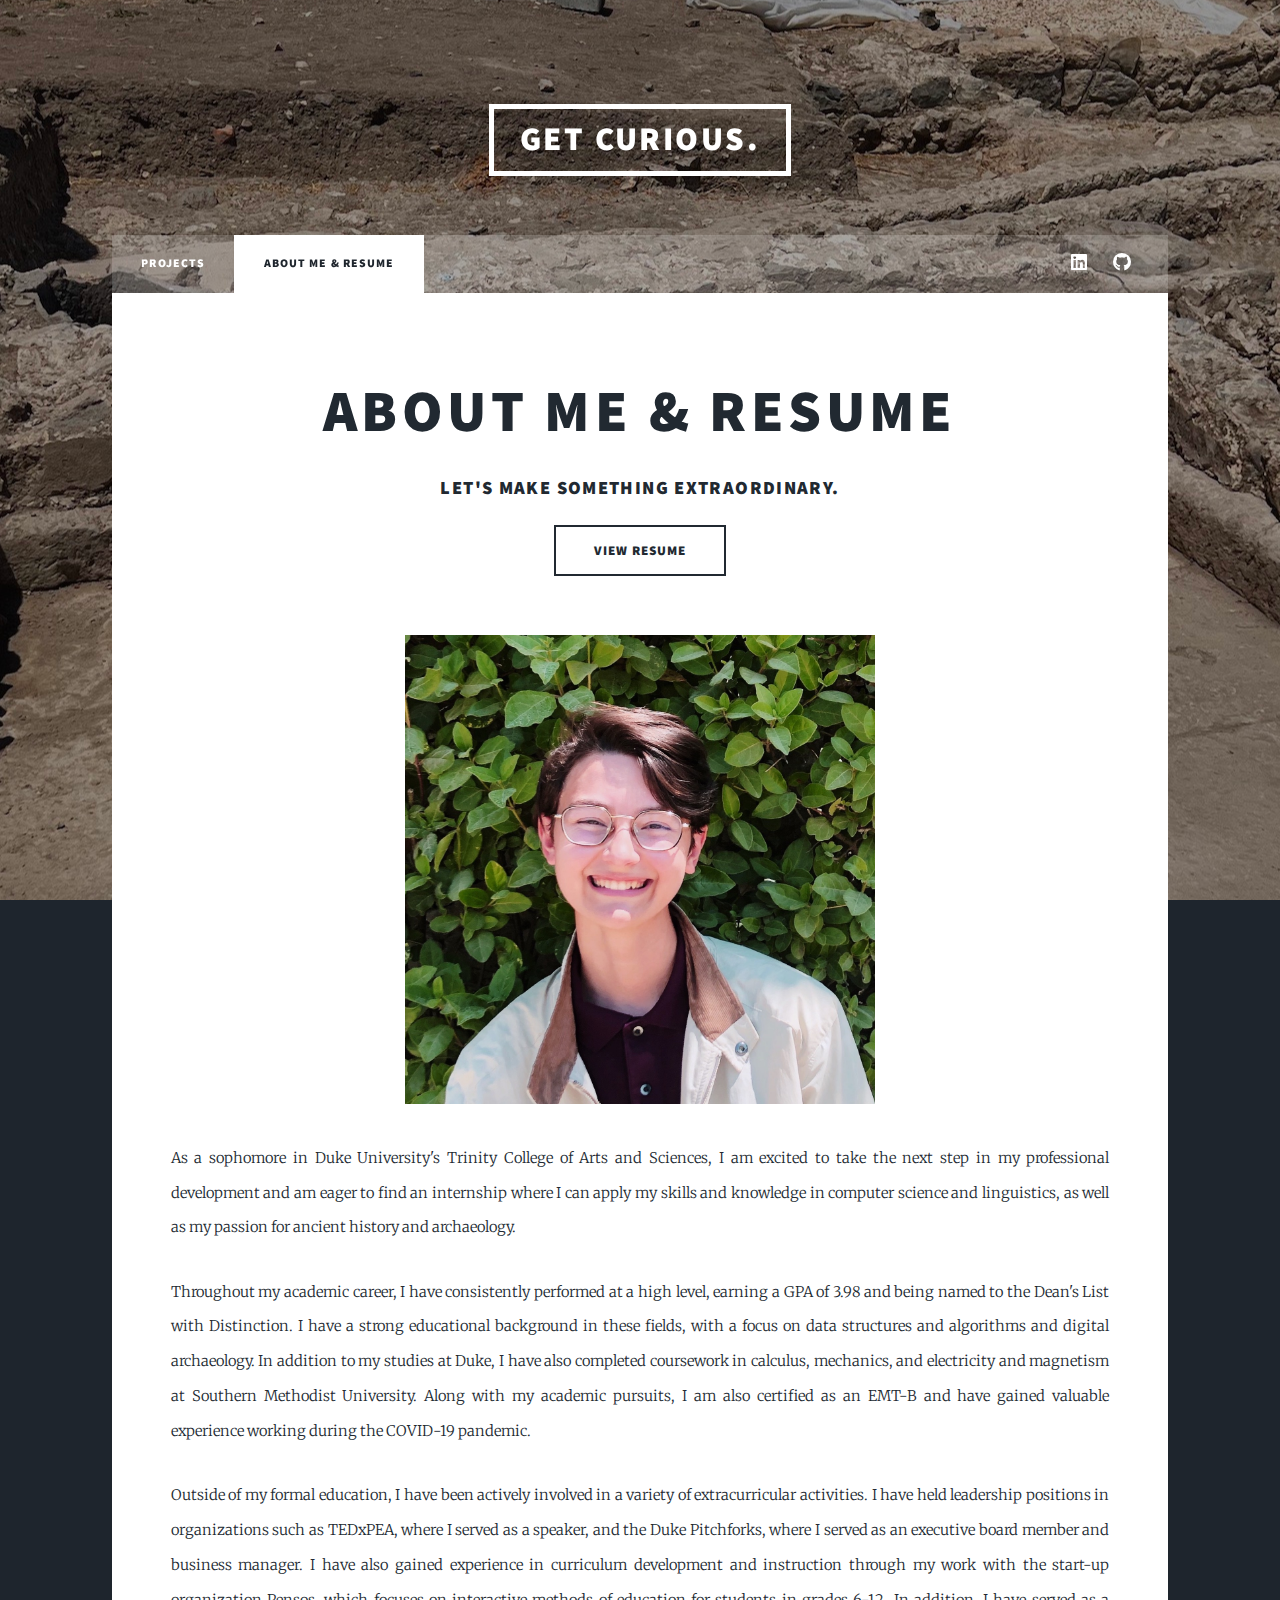
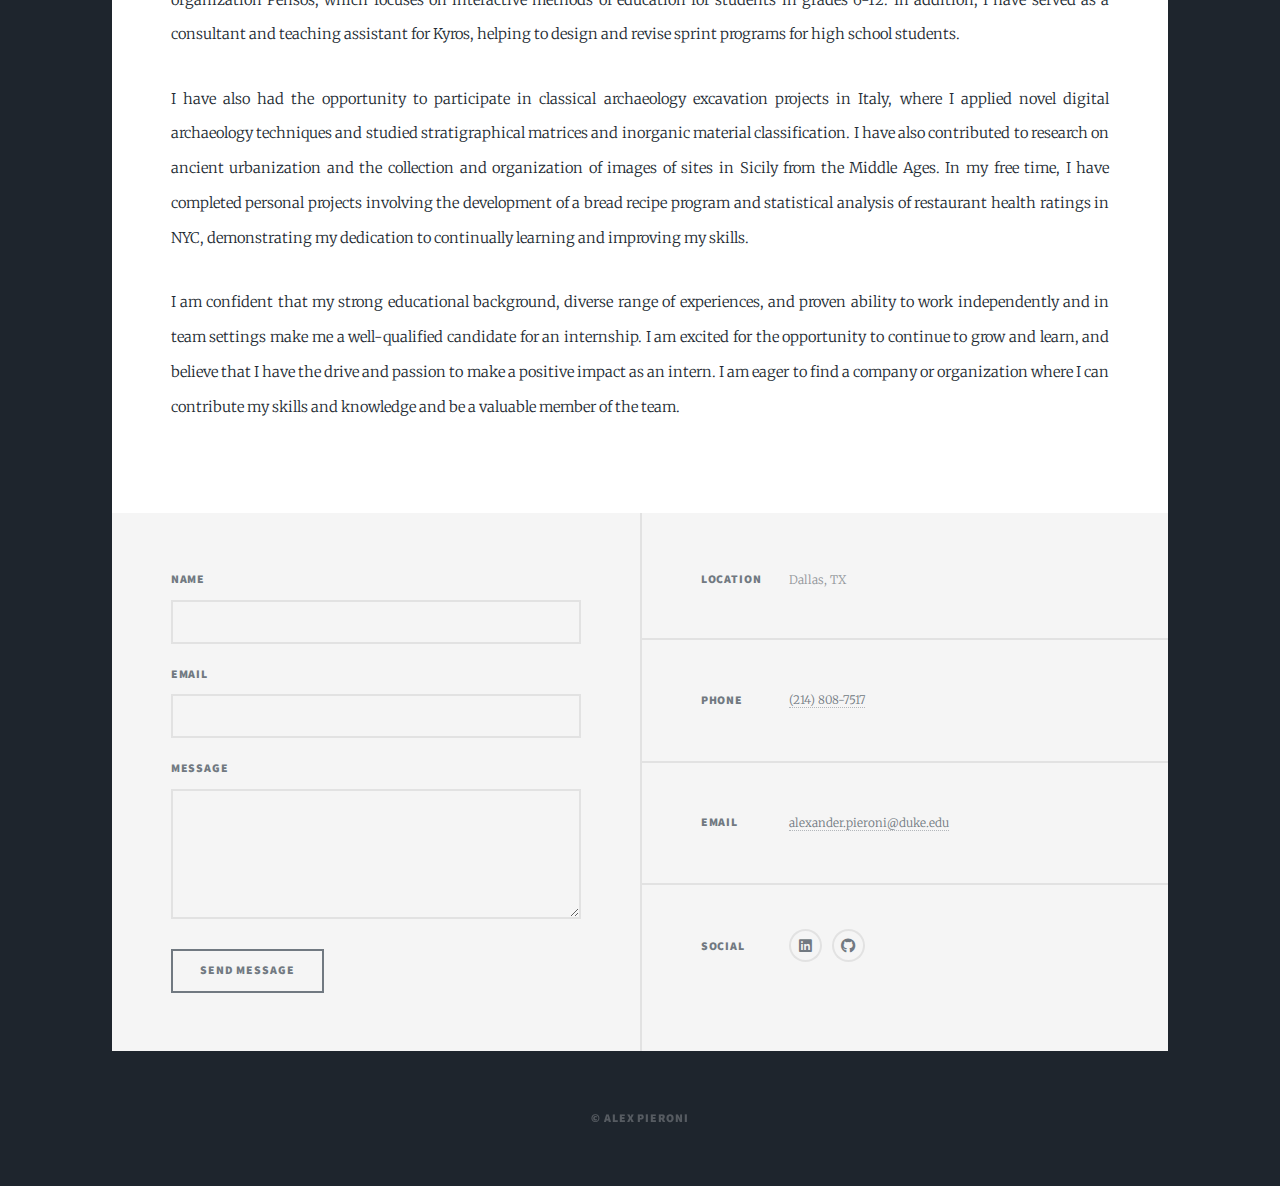
==== generic.html @ 1f9b18e5 "Update generic.html" ====
<!DOCTYPE HTML>
<html>
	<head>
		<title>About Me & Resume</title>
		<meta charset="utf-8" />
		<meta name="viewport" content="width=device-width, initial-scale=1, user-scalable=no" />
		<link rel="stylesheet" href="assets/css/main.css" />
		<noscript><link rel="stylesheet" href="assets/css/noscript.css" /></noscript>
	</head>
	<body class="is-preload">

		<!-- Wrapper -->
			<div id="wrapper">

				<!-- Header -->
					<header id="header">
						<a href="index.html" class="logo">Get curious.</a>
					</header>

				<!-- Nav -->
					<nav id="nav">
						<ul class="links">
							<li><a href="index.html">Projects</a></li>
							<li class="active"><a href="generic.html">About Me & Resume</a></li>
						</ul>
						<ul class="icons">
							<li><a href="https://www.linkedin.com/in/alex-pieroni/" class="icon brands alt fa-linkedin"><span class="label">LinkedIn</span></a></li>
							<li><a href="https://github.com/ajpieroni" class="icon brands alt fa-github"><span class="label">GitHub</span></a></li>
					</ul>
					</nav>

				<!-- Main -->
					<div id="main">

						<!-- Post -->
							<section class="post">
								<header class="major">
									<h1>About me & Resume<br /></h1>
									<h3>Let's Make Something Extraordinary.</h3>
									<a href="https://drive.google.com/file/d/1JQPXkevQRAXBnnCo7IBhOAEcjfWvIYjs/view?usp=sharing" class="button large">View Resume</a>
								</header>
								
								<div class="image fit"><img src="images/profile copy.JPG" alt="" class="small-image"/></div>
								<p>As a sophomore in Duke University's Trinity College of Arts and Sciences, I am excited to take the next step in my professional development and am eager to find an internship where I can apply my skills and knowledge in computer science and linguistics, as well as my passion for ancient history and archaeology. <p> Throughout my academic career, I have consistently performed at a high level, earning a GPA of 3.98 and being named to the Dean's List with Distinction. I have a strong educational background in these fields, with a focus on data structures and algorithms and digital archaeology. In addition to my studies at Duke, I have also completed coursework in calculus, mechanics, and electricity and magnetism at Southern Methodist University. Along with my academic pursuits, I am also certified as an EMT-B and have gained valuable experience working during the COVID-19 pandemic.
									<p>Outside of my formal education, I have been actively involved in a variety of extracurricular activities. I have held leadership positions in organizations such as TEDxPEA, where I served as a speaker, and the Duke Pitchforks, where I served as an executive board member and business manager. I have also gained experience in curriculum development and instruction through my work with the start-up organization Pensos, which focuses on interactive methods of education for students in grades 6-12. In addition, I have served as a consultant and teaching assistant for Kyros, helping to design and revise sprint programs for high school students.</p><p>I have also had the opportunity to participate in classical archaeology excavation projects in Italy, where I applied novel digital archaeology techniques and studied stratigraphical matrices and inorganic material classification. I have also contributed to research on ancient urbanization and the collection and organization of images of sites in Sicily from the Middle Ages. In my free time, I have completed personal projects involving the development of a bread recipe program and statistical analysis of restaurant health ratings in NYC, demonstrating my dedication to continually learning and improving my skills.
									<p>I am confident that my strong educational background, diverse range of experiences, and proven ability to work independently and in team settings make me a well-qualified candidate for an internship. I am excited for the opportunity to continue to grow and learn, and believe that I have the drive and passion to make a positive impact as an intern. I am eager to find a company or organization where I can contribute my skills and knowledge and be a valuable member of the team.</p></p>
								<p></p>
							</section>

					</div>

				<!-- Footer -->
				<footer id="footer">
					<section>
						<form method="post" action="#">
							<div class="fields">
								<div class="field">
									<label for="name">Name</label>
									<input type="text" name="name" id="name" />
								</div>
								<div class="field">
									<label for="email">Email</label>
									<input type="text" name="email" id="email" />
								</div>
								<div class="field">
									<label for="message">Message</label>
									<textarea name="message" id="message" rows="3"></textarea>
								</div>
							</div>
							<ul class="actions">
								<li><input type="submit" value="Send Message" /></li>
							</ul>
						</form>
					</section>
					<section class="split contact">
						<section class="alt">
							<h3>Location</h3>
							<p>Dallas, TX<br />
							</p>
						</section>
						<section>
							<h3>Phone</h3>
							<p><a href="#">(214) 808-7517</a></p>
						</section>
						<section>
							<h3>Email</h3>
							<p><a href="#">alexander.pieroni@duke.edu</a></p>
						</section>
						<section>
							<h3>Social</h3>
							<ul class="icons alt">
								<li><a href="https://www.linkedin.com/in/alex-pieroni/" class="icon brands alt fa-linkedin"><span class="label">LinkedIn</span></a></li>
								<li><a href="https://github.com/ajpieroni" class="icon brands alt fa-github"><span class="label">GitHub</span></a></li>
							</ul>
						</section>
					</section>
				</footer>

			<!-- Copyright -->
				<div id="copyright">
					<ul><li>&copy; Alex Pieroni</li></ul>
				</div>

			</div>

		<!-- Scripts -->
			<script src="assets/js/jquery.min.js"></script>
			<script src="assets/js/jquery.scrollex.min.js"></script>
			<script src="assets/js/jquery.scrolly.min.js"></script>
			<script src="assets/js/browser.min.js"></script>
			<script src="assets/js/breakpoints.min.js"></script>
			<script src="assets/js/util.js"></script>
			<script src="assets/js/main.js"></script>

	</body>
</html>
---- assets/css/main.css ----
@import url(fontawesome-all.min.css);
@import url("https://fonts.googleapis.com/css?family=Merriweather:300,700,300italic,700italic|Source+Sans+Pro:900");

/*
	Massively by HTML5 UP
	html5up.net | @ajlkn
	Free for personal and commercial use under the CCA 3.0 license (html5up.net/license)
*/

html, body, div, span, applet, object,
iframe, h1, h2, h3, h4, h5, h6, p, blockquote,
pre, a, abbr, acronym, address, big, cite,
code, del, dfn, em, img, ins, kbd, q, s, samp,
small, strike, strong, sub, sup, tt, var, b,
u, i, center, dl, dt, dd, ol, ul, li, fieldset,
form, label, legend, table, caption, tbody,
tfoot, thead, tr, th, td, article, aside,
canvas, details, embed, figure, figcaption,
footer, header, hgroup, menu, nav, output, ruby,
section, summary, time, mark, audio, video {
	margin: 0;
	padding: 0;
	border: 0;
	font-size: 100%;
	font: inherit;
	vertical-align: baseline;}

article, aside, details, figcaption, figure,
footer, header, hgroup, menu, nav, section {
	display: block;}

body {
	line-height: 1;
}

ol, ul {
	list-style: none;
}

blockquote, q {
	quotes: none;
}

	blockquote:before, blockquote:after, q:before, q:after {
		content: '';
		content: none;
	}

table {
	border-collapse: collapse;
	border-spacing: 0;
}

body {
	-webkit-text-size-adjust: none;
}

mark {
	background-color: transparent;
	color: inherit;
}

input::-moz-focus-inner {
	border: 0;
	padding: 0;
}

input, select, textarea {
	-moz-appearance: none;
	-webkit-appearance: none;
	-ms-appearance: none;
	appearance: none;
}

/* Basic */

	@-ms-viewport {
		width: device-width;
	}

	body {
		-ms-overflow-style: scrollbar;
	}

	@media screen and (max-width: 480px) {

		html, body {
			min-width: 320px;
		}

	}

	html {
		box-sizing: border-box;
	}

	*, *:before, *:after {
		box-sizing: inherit;
	}
	.container {
		display: flex;
	  }
	  
	  img {
		width: 200px;
		margin-right: 20px;
	  }

	body {
		background-color: #1e252d;
	}

		body.is-preload *, body.is-preload *:before, body.is-preload *:after {
			-moz-animation: none !important;
			-webkit-animation: none !important;
			-ms-animation: none !important;
			animation: none !important;
			-moz-transition: none !important;
			-webkit-transition: none !important;
			-ms-transition: none !important;
			transition: none !important;
		}

/* Type */

	html {
		font-size: 16pt;
	}

		@media screen and (max-width: 1680px) {

			html {
				font-size: 12pt;
			}

		}

		@media screen and (max-width: 1280px) {

			html {
				font-size: 11pt;
			}

		}

		@media screen and (max-width: 360px) {

			html {
				font-size: 10pt;
			}

		}

	body {
		color: #212931;
	}

	body, input, select, textarea {
		font-family: "Merriweather", Georgia, serif;
		font-weight: 300;
		font-size: 1rem;
		line-height: 2.375;
	}

	a {
		-moz-transition: color 0.2s ease-in-out, background-color 0.2s ease-in-out, border-color 0.2s ease-in-out, box-shadow 0.2s ease-in-out;
		-webkit-transition: color 0.2s ease-in-out, background-color 0.2s ease-in-out, border-color 0.2s ease-in-out, box-shadow 0.2s ease-in-out;
		-ms-transition: color 0.2s ease-in-out, background-color 0.2s ease-in-out, border-color 0.2s ease-in-out, box-shadow 0.2s ease-in-out;
		transition: color 0.2s ease-in-out, background-color 0.2s ease-in-out, border-color 0.2s ease-in-out, box-shadow 0.2s ease-in-out;
		border-bottom: dotted 1px;
		text-decoration: none;
	}

		a:hover {
			border-bottom-color: transparent;
		}

	strong, b {
		font-weight: 600;
	}

	em, i {
		font-style: italic;
	}

	p {
		text-align: justify;
		margin: 0 0 2rem 0;
	}

	h1, h2, h3, h4, h5, h6 {
		font-family: "Source Sans Pro", Helvetica, sans-serif;
		font-weight: 900;
		line-height: 1.5;
		letter-spacing: 0.075em;
		text-transform: uppercase;
		margin: 0 0 1rem 0;
	}

		h1 a, h2 a, h3 a, h4 a, h5 a, h6 a {
			border-bottom: 0;
			color: inherit;
			text-decoration: none;
		}

	h1 {
		font-size: 4rem;
		line-height: 1.1;
		margin: 0 0 2rem 0;
	}

	h2 {
		font-size: 1.75rem;
		line-height: 1.3;
		margin: 0 0 1.5rem 0;
	}

	h3 {
		font-size: 1.25rem;
		margin: 0 0 1.5rem 0;
	}

	h4 {
		font-size: 1rem;
	}

	h5 {
		font-size: 0.9rem;
	}

	h6 {
		font-size: 0.8rem;
	}

	sub {
		font-size: 0.8rem;
		position: relative;
		top: 0.5rem;
	}

	sup {
		font-size: 0.8rem;
		position: relative;
		top: -0.5rem;
	}

	blockquote {
		border-left: solid 4px;
		font-style: italic;
		margin: 0 0 2rem 0;
		padding: 0.5rem 0 0.5rem 2rem;
	}

	code {
		border: solid 2px;
		font-family: "Courier New", monospace;
		font-size: 0.9rem;
		margin: 0 0.25rem;
		padding: 0.25rem 0.65rem;
	}

	pre {
		-webkit-overflow-scrolling: touch;
		font-family: "Courier New", monospace;
		font-size: 0.9rem;
		margin: 0 0 2rem 0;
	}

		pre code {
			display: block;
			line-height: 1.75;
			padding: 1rem 1.5rem;
			overflow-x: auto;
		}

	hr {
		border: 0;
		border-bottom: solid 2px;
		margin: 3rem 0;
	}

		hr.major {
			margin: 5rem 0;
		}

	.align-left {
		text-align: left;
	}

	.align-center {
		text-align: center;
	}

	.align-right {
		text-align: right;
	}

	input, select, textarea {
		color: #212931;
	}

	a {
		color: #212931;
		border-bottom-color: rgba(33, 41, 49, 0.5);
	}

		a:hover {
			border-bottom-color: transparent;
			color: #18bfef !important;
		}

	strong, b {
		color: #212931;
	}

	h1, h2, h3, h4, h5, h6 {
		color: #212931;
	}

	blockquote {
		border-left-color: #eeeeee;
	}

	code {
		background: rgba(220, 220, 220, 0.25);
		border-color: #eeeeee;
	}

	hr {
		border-bottom-color: #eeeeee;
	}

/* Row */

	.row {
		display: flex;
		flex-wrap: wrap;
		box-sizing: border-box;
		align-items: stretch;
	}

		.row > * {
			box-sizing: border-box;
		}

		.row.gtr-uniform > * > :last-child {
			margin-bottom: 0;
		}

		.row.aln-left {
			justify-content: flex-start;
		}

		.row.aln-center {
			justify-content: center;
		}

		.row.aln-right {
			justify-content: flex-end;
		}

		.row.aln-top {
			align-items: flex-start;
		}

		.row.aln-middle {
			align-items: center;
		}

		.row.aln-bottom {
			align-items: flex-end;
		}

		.row > .imp {
			order: -1;
		}

		.row > .col-1 {
			width: 8.33333%;
		}

		.row > .off-1 {
			margin-left: 8.33333%;
		}

		.row > .col-2 {
			width: 16.66667%;
		}

		.row > .off-2 {
			margin-left: 16.66667%;
		}

		.row > .col-3 {
			width: 25%;
		}

		.row > .off-3 {
			margin-left: 25%;
		}

		.row > .col-4 {
			width: 33.33333%;
		}

		.row > .off-4 {
			margin-left: 33.33333%;
		}

		.row > .col-5 {
			width: 41.66667%;
		}

		.row > .off-5 {
			margin-left: 41.66667%;
		}

		.row > .col-6 {
			width: 50%;
		}

		.row > .off-6 {
			margin-left: 50%;
		}

		.row > .col-7 {
			width: 58.33333%;
		}

		.row > .off-7 {
			margin-left: 58.33333%;
		}

		.row > .col-8 {
			width: 66.66667%;
		}

		.row > .off-8 {
			margin-left: 66.66667%;
		}

		.row > .col-9 {
			width: 75%;
		}

		.row > .off-9 {
			margin-left: 75%;
		}

		.row > .col-10 {
			width: 83.33333%;
		}

		.row > .off-10 {
			margin-left: 83.33333%;
		}

		.row > .col-11 {
			width: 91.66667%;
		}

		.row > .off-11 {
			margin-left: 91.66667%;
		}

		.row > .col-12 {
			width: 100%;
		}

		.row > .off-12 {
			margin-left: 100%;
		}

		.row.gtr-0 {
			margin-top: 0;
			margin-left: 0rem;
		}

			.row.gtr-0 > * {
				padding: 0 0 0 0rem;
			}

			.row.gtr-0.gtr-uniform {
				margin-top: 0rem;
			}

				.row.gtr-0.gtr-uniform > * {
					padding-top: 0rem;
				}

		.row.gtr-25 {
			margin-top: 0;
			margin-left: -0.375rem;
		}

			.row.gtr-25 > * {
				padding: 0 0 0 0.375rem;
			}

			.row.gtr-25.gtr-uniform {
				margin-top: -0.375rem;
			}

				.row.gtr-25.gtr-uniform > * {
					padding-top: 0.375rem;
				}

		.row.gtr-50 {
			margin-top: 0;
			margin-left: -0.75rem;
		}

			.row.gtr-50 > * {
				padding: 0 0 0 0.75rem;
			}

			.row.gtr-50.gtr-uniform {
				margin-top: -0.75rem;
			}

				.row.gtr-50.gtr-uniform > * {
					padding-top: 0.75rem;
				}

		.row {
			margin-top: 0;
			margin-left: -1.5rem;
		}

			.row > * {
				padding: 0 0 0 1.5rem;
			}

			.row.gtr-uniform {
				margin-top: -1.5rem;
			}

				.row.gtr-uniform > * {
					padding-top: 1.5rem;
				}

		.row.gtr-150 {
			margin-top: 0;
			margin-left: -2.25rem;
		}

			.row.gtr-150 > * {
				padding: 0 0 0 2.25rem;
			}

			.row.gtr-150.gtr-uniform {
				margin-top: -2.25rem;
			}

				.row.gtr-150.gtr-uniform > * {
					padding-top: 2.25rem;
				}

		.row.gtr-200 {
			margin-top: 0;
			margin-left: -3rem;
		}

			.row.gtr-200 > * {
				padding: 0 0 0 3rem;
			}

			.row.gtr-200.gtr-uniform {
				margin-top: -3rem;
			}

				.row.gtr-200.gtr-uniform > * {
					padding-top: 3rem;
				}

		@media screen and (max-width: 1680px) {

			.row {
				display: flex;
				flex-wrap: wrap;
				box-sizing: border-box;
				align-items: stretch;
			}

				.row > * {
					box-sizing: border-box;
				}

				.row.gtr-uniform > * > :last-child {
					margin-bottom: 0;
				}

				.row.aln-left {
					justify-content: flex-start;
				}

				.row.aln-center {
					justify-content: center;
				}

				.row.aln-right {
					justify-content: flex-end;
				}

				.row.aln-top {
					align-items: flex-start;
				}

				.row.aln-middle {
					align-items: center;
				}

				.row.aln-bottom {
					align-items: flex-end;
				}

				.row > .imp-xlarge {
					order: -1;
				}

				.row > .col-1-xlarge {
					width: 8.33333%;
				}

				.row > .off-1-xlarge {
					margin-left: 8.33333%;
				}

				.row > .col-2-xlarge {
					width: 16.66667%;
				}

				.row > .off-2-xlarge {
					margin-left: 16.66667%;
				}

				.row > .col-3-xlarge {
					width: 25%;
				}

				.row > .off-3-xlarge {
					margin-left: 25%;
				}

				.row > .col-4-xlarge {
					width: 33.33333%;
				}

				.row > .off-4-xlarge {
					margin-left: 33.33333%;
				}

				.row > .col-5-xlarge {
					width: 41.66667%;
				}

				.row > .off-5-xlarge {
					margin-left: 41.66667%;
				}

				.row > .col-6-xlarge {
					width: 50%;
				}

				.row > .off-6-xlarge {
					margin-left: 50%;
				}

				.row > .col-7-xlarge {
					width: 58.33333%;
				}

				.row > .off-7-xlarge {
					margin-left: 58.33333%;
				}

				.row > .col-8-xlarge {
					width: 66.66667%;
				}

				.row > .off-8-xlarge {
					margin-left: 66.66667%;
				}

				.row > .col-9-xlarge {
					width: 75%;
				}

				.row > .off-9-xlarge {
					margin-left: 75%;
				}

				.row > .col-10-xlarge {
					width: 83.33333%;
				}

				.row > .off-10-xlarge {
					margin-left: 83.33333%;
				}

				.row > .col-11-xlarge {
					width: 91.66667%;
				}

				.row > .off-11-xlarge {
					margin-left: 91.66667%;
				}

				.row > .col-12-xlarge {
					width: 100%;
				}

				.row > .off-12-xlarge {
					margin-left: 100%;
				}

				.row.gtr-0 {
					margin-top: 0;
					margin-left: 0rem;
				}

					.row.gtr-0 > * {
						padding: 0 0 0 0rem;
					}

					.row.gtr-0.gtr-uniform {
						margin-top: 0rem;
					}

						.row.gtr-0.gtr-uniform > * {
							padding-top: 0rem;
						}

				.row.gtr-25 {
					margin-top: 0;
					margin-left: -0.375rem;
				}

					.row.gtr-25 > * {
						padding: 0 0 0 0.375rem;
					}

					.row.gtr-25.gtr-uniform {
						margin-top: -0.375rem;
					}

						.row.gtr-25.gtr-uniform > * {
							padding-top: 0.375rem;
						}

				.row.gtr-50 {
					margin-top: 0;
					margin-left: -0.75rem;
				}

					.row.gtr-50 > * {
						padding: 0 0 0 0.75rem;
					}

					.row.gtr-50.gtr-uniform {
						margin-top: -0.75rem;
					}

						.row.gtr-50.gtr-uniform > * {
							padding-top: 0.75rem;
						}

				.row {
					margin-top: 0;
					margin-left: -1.5rem;
				}

					.row > * {
						padding: 0 0 0 1.5rem;
					}

					.row.gtr-uniform {
						margin-top: -1.5rem;
					}

						.row.gtr-uniform > * {
							padding-top: 1.5rem;
						}

				.row.gtr-150 {
					margin-top: 0;
					margin-left: -2.25rem;
				}

					.row.gtr-150 > * {
						padding: 0 0 0 2.25rem;
					}

					.row.gtr-150.gtr-uniform {
						margin-top: -2.25rem;
					}

						.row.gtr-150.gtr-uniform > * {
							padding-top: 2.25rem;
						}

				.row.gtr-200 {
					margin-top: 0;
					margin-left: -3rem;
				}

					.row.gtr-200 > * {
						padding: 0 0 0 3rem;
					}

					.row.gtr-200.gtr-uniform {
						margin-top: -3rem;
					}

						.row.gtr-200.gtr-uniform > * {
							padding-top: 3rem;
						}

		}

		@media screen and (max-width: 1280px) {

			.row {
				display: flex;
				flex-wrap: wrap;
				box-sizing: border-box;
				align-items: stretch;
			}

				.row > * {
					box-sizing: border-box;
				}

				.row.gtr-uniform > * > :last-child {
					margin-bottom: 0;
				}

				.row.aln-left {
					justify-content: flex-start;
				}

				.row.aln-center {
					justify-content: center;
				}

				.row.aln-right {
					justify-content: flex-end;
				}

				.row.aln-top {
					align-items: flex-start;
				}

				.row.aln-middle {
					align-items: center;
				}

				.row.aln-bottom {
					align-items: flex-end;
				}

				.row > .imp-large {
					order: -1;
				}

				.row > .col-1-large {
					width: 8.33333%;
				}

				.row > .off-1-large {
					margin-left: 8.33333%;
				}

				.row > .col-2-large {
					width: 16.66667%;
				}

				.row > .off-2-large {
					margin-left: 16.66667%;
				}

				.row > .col-3-large {
					width: 25%;
				}

				.row > .off-3-large {
					margin-left: 25%;
				}

				.row > .col-4-large {
					width: 33.33333%;
				}

				.row > .off-4-large {
					margin-left: 33.33333%;
				}

				.row > .col-5-large {
					width: 41.66667%;
				}

				.row > .off-5-large {
					margin-left: 41.66667%;
				}

				.row > .col-6-large {
					width: 50%;
				}

				.row > .off-6-large {
					margin-left: 50%;
				}

				.row > .col-7-large {
					width: 58.33333%;
				}

				.row > .off-7-large {
					margin-left: 58.33333%;
				}

				.row > .col-8-large {
					width: 66.66667%;
				}

				.row > .off-8-large {
					margin-left: 66.66667%;
				}

				.row > .col-9-large {
					width: 75%;
				}

				.row > .off-9-large {
					margin-left: 75%;
				}

				.row > .col-10-large {
					width: 83.33333%;
				}

				.row > .off-10-large {
					margin-left: 83.33333%;
				}

				.row > .col-11-large {
					width: 91.66667%;
				}

				.row > .off-11-large {
					margin-left: 91.66667%;
				}

				.row > .col-12-large {
					width: 100%;
				}

				.row > .off-12-large {
					margin-left: 100%;
				}

				.row.gtr-0 {
					margin-top: 0;
					margin-left: 0rem;
				}

					.row.gtr-0 > * {
						padding: 0 0 0 0rem;
					}

					.row.gtr-0.gtr-uniform {
						margin-top: 0rem;
					}

						.row.gtr-0.gtr-uniform > * {
							padding-top: 0rem;
						}

				.row.gtr-25 {
					margin-top: 0;
					margin-left: -0.375rem;
				}

					.row.gtr-25 > * {
						padding: 0 0 0 0.375rem;
					}

					.row.gtr-25.gtr-uniform {
						margin-top: -0.375rem;
					}

						.row.gtr-25.gtr-uniform > * {
							padding-top: 0.375rem;
						}

				.row.gtr-50 {
					margin-top: 0;
					margin-left: -0.75rem;
				}

					.row.gtr-50 > * {
						padding: 0 0 0 0.75rem;
					}

					.row.gtr-50.gtr-uniform {
						margin-top: -0.75rem;
					}

						.row.gtr-50.gtr-uniform > * {
							padding-top: 0.75rem;
						}

				.row {
					margin-top: 0;
					margin-left: -1.5rem;
				}

					.row > * {
						padding: 0 0 0 1.5rem;
					}

					.row.gtr-uniform {
						margin-top: -1.5rem;
					}

						.row.gtr-uniform > * {
							padding-top: 1.5rem;
						}

				.row.gtr-150 {
					margin-top: 0;
					margin-left: -2.25rem;
				}

					.row.gtr-150 > * {
						padding: 0 0 0 2.25rem;
					}

					.row.gtr-150.gtr-uniform {
						margin-top: -2.25rem;
					}

						.row.gtr-150.gtr-uniform > * {
							padding-top: 2.25rem;
						}

				.row.gtr-200 {
					margin-top: 0;
					margin-left: -3rem;
				}

					.row.gtr-200 > * {
						padding: 0 0 0 3rem;
					}

					.row.gtr-200.gtr-uniform {
						margin-top: -3rem;
					}

						.row.gtr-200.gtr-uniform > * {
							padding-top: 3rem;
						}

		}

		@media screen and (max-width: 980px) {

			.row {
				display: flex;
				flex-wrap: wrap;
				box-sizing: border-box;
				align-items: stretch;
			}

				.row > * {
					box-sizing: border-box;
				}

				.row.gtr-uniform > * > :last-child {
					margin-bottom: 0;
				}

				.row.aln-left {
					justify-content: flex-start;
				}

				.row.aln-center {
					justify-content: center;
				}

				.row.aln-right {
					justify-content: flex-end;
				}

				.row.aln-top {
					align-items: flex-start;
				}

				.row.aln-middle {
					align-items: center;
				}

				.row.aln-bottom {
					align-items: flex-end;
				}

				.row > .imp-medium {
					order: -1;
				}

				.row > .col-1-medium {
					width: 8.33333%;
				}

				.row > .off-1-medium {
					margin-left: 8.33333%;
				}

				.row > .col-2-medium {
					width: 16.66667%;
				}

				.row > .off-2-medium {
					margin-left: 16.66667%;
				}

				.row > .col-3-medium {
					width: 25%;
				}

				.row > .off-3-medium {
					margin-left: 25%;
				}

				.row > .col-4-medium {
					width: 33.33333%;
				}

				.row > .off-4-medium {
					margin-left: 33.33333%;
				}

				.row > .col-5-medium {
					width: 41.66667%;
				}

				.row > .off-5-medium {
					margin-left: 41.66667%;
				}

				.row > .col-6-medium {
					width: 50%;
				}

				.row > .off-6-medium {
					margin-left: 50%;
				}

				.row > .col-7-medium {
					width: 58.33333%;
				}

				.row > .off-7-medium {
					margin-left: 58.33333%;
				}

				.row > .col-8-medium {
					width: 66.66667%;
				}

				.row > .off-8-medium {
					margin-left: 66.66667%;
				}

				.row > .col-9-medium {
					width: 75%;
				}

				.row > .off-9-medium {
					margin-left: 75%;
				}

				.row > .col-10-medium {
					width: 83.33333%;
				}

				.row > .off-10-medium {
					margin-left: 83.33333%;
				}

				.row > .col-11-medium {
					width: 91.66667%;
				}

				.row > .off-11-medium {
					margin-left: 91.66667%;
				}

				.row > .col-12-medium {
					width: 100%;
				}

				.row > .off-12-medium {
					margin-left: 100%;
				}

				.row.gtr-0 {
					margin-top: 0;
					margin-left: 0rem;
				}

					.row.gtr-0 > * {
						padding: 0 0 0 0rem;
					}

					.row.gtr-0.gtr-uniform {
						margin-top: 0rem;
					}

						.row.gtr-0.gtr-uniform > * {
							padding-top: 0rem;
						}

				.row.gtr-25 {
					margin-top: 0;
					margin-left: -0.375rem;
				}

					.row.gtr-25 > * {
						padding: 0 0 0 0.375rem;
					}

					.row.gtr-25.gtr-uniform {
						margin-top: -0.375rem;
					}

						.row.gtr-25.gtr-uniform > * {
							padding-top: 0.375rem;
						}

				.row.gtr-50 {
					margin-top: 0;
					margin-left: -0.75rem;
				}

					.row.gtr-50 > * {
						padding: 0 0 0 0.75rem;
					}

					.row.gtr-50.gtr-uniform {
						margin-top: -0.75rem;
					}

						.row.gtr-50.gtr-uniform > * {
							padding-top: 0.75rem;
						}

				.row {
					margin-top: 0;
					margin-left: -1.5rem;
				}

					.row > * {
						padding: 0 0 0 1.5rem;
					}

					.row.gtr-uniform {
						margin-top: -1.5rem;
					}

						.row.gtr-uniform > * {
							padding-top: 1.5rem;
						}

				.row.gtr-150 {
					margin-top: 0;
					margin-left: -2.25rem;
				}

					.row.gtr-150 > * {
						padding: 0 0 0 2.25rem;
					}

					.row.gtr-150.gtr-uniform {
						margin-top: -2.25rem;
					}

						.row.gtr-150.gtr-uniform > * {
							padding-top: 2.25rem;
						}

				.row.gtr-200 {
					margin-top: 0;
					margin-left: -3rem;
				}

					.row.gtr-200 > * {
						padding: 0 0 0 3rem;
					}

					.row.gtr-200.gtr-uniform {
						margin-top: -3rem;
					}

						.row.gtr-200.gtr-uniform > * {
							padding-top: 3rem;
						}

		}

		@media screen and (max-width: 736px) {

			.row {
				display: flex;
				flex-wrap: wrap;
				box-sizing: border-box;
				align-items: stretch;
			}

				.row > * {
					box-sizing: border-box;
				}

				.row.gtr-uniform > * > :last-child {
					margin-bottom: 0;
				}

				.row.aln-left {
					justify-content: flex-start;
				}

				.row.aln-center {
					justify-content: center;
				}

				.row.aln-right {
					justify-content: flex-end;
				}

				.row.aln-top {
					align-items: flex-start;
				}

				.row.aln-middle {
					align-items: center;
				}

				.row.aln-bottom {
					align-items: flex-end;
				}

				.row > .imp-small {
					order: -1;
				}

				.row > .col-1-small {
					width: 8.33333%;
				}

				.row > .off-1-small {
					margin-left: 8.33333%;
				}

				.row > .col-2-small {
					width: 16.66667%;
				}

				.row > .off-2-small {
					margin-left: 16.66667%;
				}

				.row > .col-3-small {
					width: 25%;
				}

				.row > .off-3-small {
					margin-left: 25%;
				}

				.row > .col-4-small {
					width: 33.33333%;
				}

				.row > .off-4-small {
					margin-left: 33.33333%;
				}

				.row > .col-5-small {
					width: 41.66667%;
				}

				.row > .off-5-small {
					margin-left: 41.66667%;
				}

				.row > .col-6-small {
					width: 50%;
				}

				.row > .off-6-small {
					margin-left: 50%;
				}

				.row > .col-7-small {
					width: 58.33333%;
				}

				.row > .off-7-small {
					margin-left: 58.33333%;
				}

				.row > .col-8-small {
					width: 66.66667%;
				}

				.row > .off-8-small {
					margin-left: 66.66667%;
				}

				.row > .col-9-small {
					width: 75%;
				}

				.row > .off-9-small {
					margin-left: 75%;
				}

				.row > .col-10-small {
					width: 83.33333%;
				}

				.row > .off-10-small {
					margin-left: 83.33333%;
				}

				.row > .col-11-small {
					width: 91.66667%;
				}

				.row > .off-11-small {
					margin-left: 91.66667%;
				}

				.row > .col-12-small {
					width: 100%;
				}

				.row > .off-12-small {
					margin-left: 100%;
				}

				.row.gtr-0 {
					margin-top: 0;
					margin-left: 0rem;
				}

					.row.gtr-0 > * {
						padding: 0 0 0 0rem;
					}

					.row.gtr-0.gtr-uniform {
						margin-top: 0rem;
					}

						.row.gtr-0.gtr-uniform > * {
							padding-top: 0rem;
						}

				.row.gtr-25 {
					margin-top: 0;
					margin-left: -0.375rem;
				}

					.row.gtr-25 > * {
						padding: 0 0 0 0.375rem;
					}

					.row.gtr-25.gtr-uniform {
						margin-top: -0.375rem;
					}

						.row.gtr-25.gtr-uniform > * {
							padding-top: 0.375rem;
						}

				.row.gtr-50 {
					margin-top: 0;
					margin-left: -0.75rem;
				}

					.row.gtr-50 > * {
						padding: 0 0 0 0.75rem;
					}

					.row.gtr-50.gtr-uniform {
						margin-top: -0.75rem;
					}

						.row.gtr-50.gtr-uniform > * {
							padding-top: 0.75rem;
						}

				.row {
					margin-top: 0;
					margin-left: -1.5rem;
				}

					.row > * {
						padding: 0 0 0 1.5rem;
					}

					.row.gtr-uniform {
						margin-top: -1.5rem;
					}

						.row.gtr-uniform > * {
							padding-top: 1.5rem;
						}

				.row.gtr-150 {
					margin-top: 0;
					margin-left: -2.25rem;
				}

					.row.gtr-150 > * {
						padding: 0 0 0 2.25rem;
					}

					.row.gtr-150.gtr-uniform {
						margin-top: -2.25rem;
					}

						.row.gtr-150.gtr-uniform > * {
							padding-top: 2.25rem;
						}

				.row.gtr-200 {
					margin-top: 0;
					margin-left: -3rem;
				}

					.row.gtr-200 > * {
						padding: 0 0 0 3rem;
					}

					.row.gtr-200.gtr-uniform {
						margin-top: -3rem;
					}

						.row.gtr-200.gtr-uniform > * {
							padding-top: 3rem;
						}

		}

		@media screen and (max-width: 480px) {

			.row {
				display: flex;
				flex-wrap: wrap;
				box-sizing: border-box;
				align-items: stretch;
			}

				.row > * {
					box-sizing: border-box;
				}

				.row.gtr-uniform > * > :last-child {
					margin-bottom: 0;
				}

				.row.aln-left {
					justify-content: flex-start;
				}

				.row.aln-center {
					justify-content: center;
				}

				.row.aln-right {
					justify-content: flex-end;
				}

				.row.aln-top {
					align-items: flex-start;
				}

				.row.aln-middle {
					align-items: center;
				}

				.row.aln-bottom {
					align-items: flex-end;
				}

				.row > .imp-xsmall {
					order: -1;
				}

				.row > .col-1-xsmall {
					width: 8.33333%;
				}

				.row > .off-1-xsmall {
					margin-left: 8.33333%;
				}

				.row > .col-2-xsmall {
					width: 16.66667%;
				}

				.row > .off-2-xsmall {
					margin-left: 16.66667%;
				}

				.row > .col-3-xsmall {
					width: 25%;
				}

				.row > .off-3-xsmall {
					margin-left: 25%;
				}

				.row > .col-4-xsmall {
					width: 33.33333%;
				}

				.row > .off-4-xsmall {
					margin-left: 33.33333%;
				}

				.row > .col-5-xsmall {
					width: 41.66667%;
				}

				.row > .off-5-xsmall {
					margin-left: 41.66667%;
				}

				.row > .col-6-xsmall {
					width: 50%;
				}

				.row > .off-6-xsmall {
					margin-left: 50%;
				}

				.row > .col-7-xsmall {
					width: 58.33333%;
				}

				.row > .off-7-xsmall {
					margin-left: 58.33333%;
				}

				.row > .col-8-xsmall {
					width: 66.66667%;
				}

				.row > .off-8-xsmall {
					margin-left: 66.66667%;
				}

				.row > .col-9-xsmall {
					width: 75%;
				}

				.row > .off-9-xsmall {
					margin-left: 75%;
				}

				.row > .col-10-xsmall {
					width: 83.33333%;
				}

				.row > .off-10-xsmall {
					margin-left: 83.33333%;
				}

				.row > .col-11-xsmall {
					width: 91.66667%;
				}

				.row > .off-11-xsmall {
					margin-left: 91.66667%;
				}

				.row > .col-12-xsmall {
					width: 100%;
				}

				.row > .off-12-xsmall {
					margin-left: 100%;
				}

				.row.gtr-0 {
					margin-top: 0;
					margin-left: 0rem;
				}

					.row.gtr-0 > * {
						padding: 0 0 0 0rem;
					}

					.row.gtr-0.gtr-uniform {
						margin-top: 0rem;
					}

						.row.gtr-0.gtr-uniform > * {
							padding-top: 0rem;
						}

				.row.gtr-25 {
					margin-top: 0;
					margin-left: -0.375rem;
				}

					.row.gtr-25 > * {
						padding: 0 0 0 0.375rem;
					}

					.row.gtr-25.gtr-uniform {
						margin-top: -0.375rem;
					}

						.row.gtr-25.gtr-uniform > * {
							padding-top: 0.375rem;
						}

				.row.gtr-50 {
					margin-top: 0;
					margin-left: -0.75rem;
				}

					.row.gtr-50 > * {
						padding: 0 0 0 0.75rem;
					}

					.row.gtr-50.gtr-uniform {
						margin-top: -0.75rem;
					}

						.row.gtr-50.gtr-uniform > * {
							padding-top: 0.75rem;
						}

				.row {
					margin-top: 0;
					margin-left: -1.5rem;
				}

					.row > * {
						padding: 0 0 0 1.5rem;
					}

					.row.gtr-uniform {
						margin-top: -1.5rem;
					}

						.row.gtr-uniform > * {
							padding-top: 1.5rem;
						}

				.row.gtr-150 {
					margin-top: 0;
					margin-left: -2.25rem;
				}

					.row.gtr-150 > * {
						padding: 0 0 0 2.25rem;
					}

					.row.gtr-150.gtr-uniform {
						margin-top: -2.25rem;
					}

						.row.gtr-150.gtr-uniform > * {
							padding-top: 2.25rem;
						}

				.row.gtr-200 {
					margin-top: 0;
					margin-left: -3rem;
				}

					.row.gtr-200 > * {
						padding: 0 0 0 3rem;
					}

					.row.gtr-200.gtr-uniform {
						margin-top: -3rem;
					}

						.row.gtr-200.gtr-uniform > * {
							padding-top: 3rem;
						}

		}

		@media screen and (max-width: 360px) {

			.row {
				display: flex;
				flex-wrap: wrap;
				box-sizing: border-box;
				align-items: stretch;
			}

				.row > * {
					box-sizing: border-box;
				}

				.row.gtr-uniform > * > :last-child {
					margin-bottom: 0;
				}

				.row.aln-left {
					justify-content: flex-start;
				}

				.row.aln-center {
					justify-content: center;
				}

				.row.aln-right {
					justify-content: flex-end;
				}

				.row.aln-top {
					align-items: flex-start;
				}

				.row.aln-middle {
					align-items: center;
				}

				.row.aln-bottom {
					align-items: flex-end;
				}

				.row > .imp-xxsmall {
					order: -1;
				}

				.row > .col-1-xxsmall {
					width: 8.33333%;
				}

				.row > .off-1-xxsmall {
					margin-left: 8.33333%;
				}

				.row > .col-2-xxsmall {
					width: 16.66667%;
				}

				.row > .off-2-xxsmall {
					margin-left: 16.66667%;
				}

				.row > .col-3-xxsmall {
					width: 25%;
				}

				.row > .off-3-xxsmall {
					margin-left: 25%;
				}

				.row > .col-4-xxsmall {
					width: 33.33333%;
				}

				.row > .off-4-xxsmall {
					margin-left: 33.33333%;
				}

				.row > .col-5-xxsmall {
					width: 41.66667%;
				}

				.row > .off-5-xxsmall {
					margin-left: 41.66667%;
				}

				.row > .col-6-xxsmall {
					width: 50%;
				}

				.row > .off-6-xxsmall {
					margin-left: 50%;
				}

				.row > .col-7-xxsmall {
					width: 58.33333%;
				}

				.row > .off-7-xxsmall {
					margin-left: 58.33333%;
				}

				.row > .col-8-xxsmall {
					width: 66.66667%;
				}

				.row > .off-8-xxsmall {
					margin-left: 66.66667%;
				}

				.row > .col-9-xxsmall {
					width: 75%;
				}

				.row > .off-9-xxsmall {
					margin-left: 75%;
				}

				.row > .col-10-xxsmall {
					width: 83.33333%;
				}

				.row > .off-10-xxsmall {
					margin-left: 83.33333%;
				}

				.row > .col-11-xxsmall {
					width: 91.66667%;
				}

				.row > .off-11-xxsmall {
					margin-left: 91.66667%;
				}

				.row > .col-12-xxsmall {
					width: 100%;
				}

				.row > .off-12-xxsmall {
					margin-left: 100%;
				}

				.row.gtr-0 {
					margin-top: 0;
					margin-left: 0rem;
				}

					.row.gtr-0 > * {
						padding: 0 0 0 0rem;
					}

					.row.gtr-0.gtr-uniform {
						margin-top: 0rem;
					}

						.row.gtr-0.gtr-uniform > * {
							padding-top: 0rem;
						}

				.row.gtr-25 {
					margin-top: 0;
					margin-left: -0.375rem;
				}

					.row.gtr-25 > * {
						padding: 0 0 0 0.375rem;
					}

					.row.gtr-25.gtr-uniform {
						margin-top: -0.375rem;
					}

						.row.gtr-25.gtr-uniform > * {
							padding-top: 0.375rem;
						}

				.row.gtr-50 {
					margin-top: 0;
					margin-left: -0.75rem;
				}

					.row.gtr-50 > * {
						padding: 0 0 0 0.75rem;
					}

					.row.gtr-50.gtr-uniform {
						margin-top: -0.75rem;
					}

						.row.gtr-50.gtr-uniform > * {
							padding-top: 0.75rem;
						}

				.row {
					margin-top: 0;
					margin-left: -1.5rem;
				}

					.row > * {
						padding: 0 0 0 1.5rem;
					}

					.row.gtr-uniform {
						margin-top: -1.5rem;
					}

						.row.gtr-uniform > * {
							padding-top: 1.5rem;
						}

				.row.gtr-150 {
					margin-top: 0;
					margin-left: -2.25rem;
				}

					.row.gtr-150 > * {
						padding: 0 0 0 2.25rem;
					}

					.row.gtr-150.gtr-uniform {
						margin-top: -2.25rem;
					}

						.row.gtr-150.gtr-uniform > * {
							padding-top: 2.25rem;
						}

				.row.gtr-200 {
					margin-top: 0;
					margin-left: -3rem;
				}

					.row.gtr-200 > * {
						padding: 0 0 0 3rem;
					}

					.row.gtr-200.gtr-uniform {
						margin-top: -3rem;
					}

						.row.gtr-200.gtr-uniform > * {
							padding-top: 3rem;
						}

		}

/* Box */

	.box {
		border: solid 2px;
		margin-bottom: 2rem;
		padding: 1.5rem;
	}

		.box > :last-child,
		.box > :last-child > :last-child,
		.box > :last-child > :last-child > :last-child {
			margin-bottom: 0;
		}

		.box.alt {
			border: 0;
			border-radius: 0;
			padding: 0;
		}

	.box {
		border-color: #eeeeee;
	}

/* Button */

	input[type="submit"],
	input[type="reset"],
	input[type="button"],
	button,
	.button {
		-moz-appearance: none;
		-webkit-appearance: none;
		-ms-appearance: none;
		appearance: none;
		-moz-transition: background-color 0.2s ease-in-out, box-shadow 0.2s ease-in-out, color 0.2s ease-in-out;
		-webkit-transition: background-color 0.2s ease-in-out, box-shadow 0.2s ease-in-out, color 0.2s ease-in-out;
		-ms-transition: background-color 0.2s ease-in-out, box-shadow 0.2s ease-in-out, color 0.2s ease-in-out;
		transition: background-color 0.2s ease-in-out, box-shadow 0.2s ease-in-out, color 0.2s ease-in-out;
		border: 0;
		border-radius: 0;
		cursor: pointer;
		display: inline-block;
		font-family: "Source Sans Pro", Helvetica, sans-serif;
		font-size: 0.8rem;
		font-weight: 900;
		letter-spacing: 0.075em;
		height: 3rem;
		line-height: 3rem;
		padding: 0 2rem;
		text-align: center;
		text-decoration: none;
		text-transform: uppercase;
		white-space: nowrap;
	}

		input[type="submit"].icon:before,
		input[type="reset"].icon:before,
		input[type="button"].icon:before,
		button.icon:before,
		.button.icon:before {
			margin-right: 0.5rem;
		}

		input[type="submit"].icon.solo,
		input[type="reset"].icon.solo,
		input[type="button"].icon.solo,
		button.icon.solo,
		.button.icon.solo {
			position: relative;
			width: 4rem;
			height: 4rem;
			line-height: 4rem;
			border-radius: 4rem;
			text-indent: 4rem;
			overflow: hidden;
			padding: 0;
			white-space: nowrap;
		}

			input[type="submit"].icon.solo:before,
			input[type="reset"].icon.solo:before,
			input[type="button"].icon.solo:before,
			button.icon.solo:before,
			.button.icon.solo:before {
				position: absolute;
				display: block;
				top: 0;
				left: 0;
				width: inherit;
				height: inherit;
				line-height: inherit;
				font-size: 1.25rem;
				margin-right: 0;
				text-align: center;
				text-indent: 0;
			}

		input[type="submit"].fit,
		input[type="reset"].fit,
		input[type="button"].fit,
		button.fit,
		.button.fit {
			width: 100%;
		}

		input[type="submit"].small,
		input[type="reset"].small,
		input[type="button"].small,
		button.small,
		.button.small {
			font-size: 0.7rem;
			height: 2.5rem;
			line-height: 2.5rem;
			padding: 0 1.5rem;
		}

		input[type="submit"].large,
		input[type="reset"].large,
		input[type="button"].large,
		button.large,
		.button.large {
			font-size: 0.9rem;
			height: 3.5rem;
			line-height: 3.5rem;
			padding: 0 2.75rem;
		}

		@media screen and (max-width: 980px) {

			input[type="submit"],
			input[type="reset"],
			input[type="button"],
			button,
			.button {
				font-size: 0.9rem;
				height: 3.25rem;
				line-height: 3.25rem;
			}

				input[type="submit"].large,
				input[type="reset"].large,
				input[type="button"].large,
				button.large,
				.button.large {
					font-size: 1rem;
					height: 3.75rem;
					line-height: 3.75rem;
				}

		}

		input[type="submit"].disabled, input[type="submit"]:disabled,
		input[type="reset"].disabled,
		input[type="reset"]:disabled,
		input[type="button"].disabled,
		input[type="button"]:disabled,
		button.disabled,
		button:disabled,
		.button.disabled,
		.button:disabled {
			pointer-events: none;
			opacity: 0.25;
		}

	input[type="submit"],
	input[type="reset"],
	input[type="button"],
	button,
	.button {
		background-color: transparent;
		box-shadow: inset 0 0 0 2px #212931;
		color: #212931 !important;
	}

		input[type="submit"]:hover,
		input[type="reset"]:hover,
		input[type="button"]:hover,
		button:hover,
		.button:hover {
			box-shadow: inset 0 0 0 2px #18bfef;
			color: #18bfef !important;
		}

		input[type="submit"].primary,
		input[type="reset"].primary,
		input[type="button"].primary,
		button.primary,
		.button.primary {
			background-color: #212931;
			box-shadow: none;
			color: #ffffff !important;
		}

			input[type="submit"].primary:hover,
			input[type="reset"].primary:hover,
			input[type="button"].primary:hover,
			button.primary:hover,
			.button.primary:hover {
				background-color: #18bfef;
			}

/* Form */

	form {
		margin: 0 0 2rem 0;
	}

		form > :last-child {
			margin-bottom: 0;
		}

		form > .fields {
			display: -moz-flex;
			display: -webkit-flex;
			display: -ms-flex;
			display: flex;
			-moz-flex-wrap: wrap;
			-webkit-flex-wrap: wrap;
			-ms-flex-wrap: wrap;
			flex-wrap: wrap;
			width: calc(100% + 3rem);
			margin: -1.5rem 0 2rem -1.5rem;
		}

			form > .fields > .field {
				-moz-flex-grow: 0;
				-webkit-flex-grow: 0;
				-ms-flex-grow: 0;
				flex-grow: 0;
				-moz-flex-shrink: 0;
				-webkit-flex-shrink: 0;
				-ms-flex-shrink: 0;
				flex-shrink: 0;
				padding: 1.5rem 0 0 1.5rem;
				width: calc(100% - 1.5rem);
			}

				form > .fields > .field.half {
					width: calc(50% - 0.75rem);
				}

				form > .fields > .field.third {
					width: calc(100%/3 - 0.5rem);
				}

				form > .fields > .field.quarter {
					width: calc(25% - 0.375rem);
				}

		@media screen and (max-width: 480px) {

			form > .fields {
				width: calc(100% + 3rem);
				margin: -1.5rem 0 2rem -1.5rem;
			}

				form > .fields > .field {
					padding: 1.5rem 0 0 1.5rem;
					width: calc(100% - 1.5rem);
				}

					form > .fields > .field.half {
						width: calc(100% - 1.5rem);
					}

					form > .fields > .field.third {
						width: calc(100% - 1.5rem);
					}

					form > .fields > .field.quarter {
						width: calc(100% - 1.5rem);
					}

		}

	label {
		display: block;
		font-family: "Source Sans Pro", Helvetica, sans-serif;
		font-weight: 900;
		line-height: 1.5;
		letter-spacing: 0.075em;
		font-size: 0.8rem;
		text-transform: uppercase;
		margin: 0 0 0.75rem 0;
	}

		@media screen and (max-width: 980px) {

			label {
				font-size: 0.9rem;
			}

		}

	input[type="text"],
	input[type="password"],
	input[type="email"],
	select,
	textarea {
		-moz-appearance: none;
		-webkit-appearance: none;
		-ms-appearance: none;
		appearance: none;
		background: transparent;
		border-radius: 0;
		border: solid 2px;
		color: inherit;
		display: block;
		outline: 0;
		padding: 0 1rem;
		text-decoration: none;
		width: 100%;
	}

		input[type="text"]:invalid,
		input[type="password"]:invalid,
		input[type="email"]:invalid,
		select:invalid,
		textarea:invalid {
			box-shadow: none;
		}

	select {
		background-size: 1.25rem;
		background-repeat: no-repeat;
		background-position: calc(100% - 1rem) center;
		height: 3rem;
		padding-right: 3rem;
		text-overflow: ellipsis;
	}

		select:focus::-ms-value {
			background-color: transparent;
		}

		select::-ms-expand {
			display: none;
		}

	input[type="text"],
	input[type="password"],
	input[type="email"],
	select {
		height: 3rem;
	}

	textarea {
		padding: 0.75rem 1rem;
	}

	input[type="checkbox"],
	input[type="radio"] {
		-moz-appearance: none;
		-webkit-appearance: none;
		-ms-appearance: none;
		appearance: none;
		display: block;
		float: left;
		margin-right: -2rem;
		opacity: 0;
		width: 1rem;
		z-index: -1;
	}

		input[type="checkbox"] + label,
		input[type="radio"] + label {
			text-decoration: none;
			cursor: pointer;
			display: inline-block;
			font-size: 1rem;
			letter-spacing: 0;
			font-family: "Merriweather", Georgia, serif;
			text-transform: none;
			font-weight: 300;
			padding-left: 2.8rem;
			padding-right: 1rem;
			position: relative;
		}

			input[type="checkbox"] + label:before,
			input[type="radio"] + label:before {
				-moz-osx-font-smoothing: grayscale;
				-webkit-font-smoothing: antialiased;
				display: inline-block;
				font-style: normal;
				font-variant: normal;
				text-rendering: auto;
				line-height: 1;
				text-transform: none !important;
				font-family: 'Font Awesome 5 Free';
				font-weight: 900;
			}

			input[type="checkbox"] + label:before,
			input[type="radio"] + label:before {
				border-radius: 0;
				border: solid 2px;
				content: '';
				display: inline-block;
				font-size: 0.8rem;
				height: 1.8rem;
				left: 0;
				line-height: 1.65rem;
				position: absolute;
				text-align: center;
				top: -0.125rem;
				width: 1.8rem;
			}

		input[type="checkbox"]:checked + label:before,
		input[type="radio"]:checked + label:before {
			content: '\f00c';
		}

	input[type="checkbox"] + label:before {
		border-radius: 0;
	}

	input[type="radio"] + label:before {
		border-radius: 100%;
	}

	::-webkit-input-placeholder {
		opacity: 1.0;
	}

	:-moz-placeholder {
		opacity: 1.0;
	}

	::-moz-placeholder {
		opacity: 1.0;
	}

	:-ms-input-placeholder {
		opacity: 1.0;
	}

	label {
		color: #212931;
	}

	input[type="text"],
	input[type="password"],
	input[type="email"],
	select,
	textarea {
		border-color: #eeeeee;
	}

		input[type="text"]:focus,
		input[type="password"]:focus,
		input[type="email"]:focus,
		select:focus,
		textarea:focus {
			border-color: #18bfef;
		}

	select {
		background-image: url("data:image/svg+xml;charset=utf8,%3Csvg xmlns='http://www.w3.org/2000/svg' width='40' height='40' preserveAspectRatio='none' viewBox='0 0 40 40'%3E%3Cpath d='M9.4,12.3l10.4,10.4l10.4-10.4c0.2-0.2,0.5-0.4,0.9-0.4c0.3,0,0.6,0.1,0.9,0.4l3.3,3.3c0.2,0.2,0.4,0.5,0.4,0.9 c0,0.4-0.1,0.6-0.4,0.9L20.7,31.9c-0.2,0.2-0.5,0.4-0.9,0.4c-0.3,0-0.6-0.1-0.9-0.4L4.3,17.3c-0.2-0.2-0.4-0.5-0.4-0.9 c0-0.4,0.1-0.6,0.4-0.9l3.3-3.3c0.2-0.2,0.5-0.4,0.9-0.4S9.1,12.1,9.4,12.3z' fill='%23eeeeee' /%3E%3C/svg%3E");
	}

		select option {
			background-color: #ffffff;
			color: #212931;
		}

	.select-wrapper:before {
		color: #eeeeee;
	}

	input[type="checkbox"] + label,
	input[type="radio"] + label {
		color: #212931;
	}

		input[type="checkbox"] + label:before,
		input[type="radio"] + label:before {
			border-color: #eeeeee;
		}

	input[type="checkbox"]:checked + label:before,
	input[type="radio"]:checked + label:before {
		background-color: #212931;
		border-color: #212931;
		color: #ffffff;
	}

	input[type="checkbox"]:focus + label:before,
	input[type="radio"]:focus + label:before {
		border-color: #18bfef;
	}

	::-webkit-input-placeholder {
		color: #909498 !important;
	}

	:-moz-placeholder {
		color: #909498 !important;
	}

	::-moz-placeholder {
		color: #909498 !important;
	}

	:-ms-input-placeholder {
		color: #909498 !important;
	}

	.formerize-placeholder {
		color: #909498 !important;
	}

/* Icon */

	.icon {
		text-decoration: none;
		border-bottom: none;
		position: relative;
	}

		.icon:before {
			-moz-osx-font-smoothing: grayscale;
			-webkit-font-smoothing: antialiased;
			display: inline-block;
			font-style: normal;
			font-variant: normal;
			text-rendering: auto;
			line-height: 1;
			text-transform: none !important;
			font-family: 'Font Awesome 5 Free';
			font-weight: 400;
		}

		.icon > .label {
			display: none;
		}

		.icon:before {
			line-height: inherit;
		}

		.icon.solid:before {
			font-weight: 900;
		}

		.icon.brands:before {
			font-family: 'Font Awesome 5 Brands';
		}

/* Image */
	.small-image{
		max-width: 50%;
		height: auto;
		margin: 0 auto;
  		text-align: center;
	}

	.image {
		border: 0;
		display: inline-block;
		position: relative;
	}

		.image img {
			display: block;
		}

		.image.left, .image.right {
			max-width: 40%;
		}

			.image.left img, .image.right img {
				width: 100%;
			}

		.image.left {
			float: left;
			margin: 0 2rem 2rem 0;
			top: 0.75rem;
		}

		.image.right {
			float: right;
			margin: 0 0 2rem 2rem;
			top: 0.75rem;
		}

		.image.fit {
			display: block;
			margin: 2.5rem 0;
			width: 100%;
		}

			.image.fit:first-child {
				margin-top: 0;
			}

			.image.fit img {
				width: 100%;
			}

		.image.main {
			display: block;
			margin: 4rem 0;
			width: 100%;
		}

			.image.main:first-child {
				margin-top: 0;
			}

			.image.main img {
				width: 100%;
			}

		@media screen and (max-width: 736px) {

			.image.fit {
				margin: 2rem 0;
			}

			.image.main {
				margin: 2rem 0;
			}

		}

	a.image {
		overflow: hidden;
	}

		a.image img {
			-moz-transition: -moz-transform 0.2s ease-out;
			-webkit-transition: -webkit-transform 0.2s ease-out;
			-ms-transition: -ms-transform 0.2s ease-out;
			transition: transform 0.2s ease-out;
		}

		a.image:hover img {
			-moz-transform: scale(1.05);
			-webkit-transform: scale(1.05);
			-ms-transform: scale(1.05);
			transform: scale(1.05);
		}

/* Actions */

	ul.actions {
		display: -moz-flex;
		display: -webkit-flex;
		display: -ms-flex;
		display: flex;
		cursor: default;
		list-style: none;
		margin-left: -1rem;
		padding-left: 0;
	}

		ul.actions li {
			padding: 0 0 0 1rem;
			vertical-align: middle;
		}

		ul.actions.special {
			-moz-justify-content: center;
			-webkit-justify-content: center;
			-ms-justify-content: center;
			justify-content: center;
			width: 100%;
			margin-left: 0;
		}

			ul.actions.special li:first-child {
				padding-left: 0;
			}

		ul.actions.stacked {
			-moz-flex-direction: column;
			-webkit-flex-direction: column;
			-ms-flex-direction: column;
			flex-direction: column;
			margin-left: 0;
		}

			ul.actions.stacked li {
				padding: 1.3rem 0 0 0;
			}

				ul.actions.stacked li:first-child {
					padding-top: 0;
				}

		ul.actions.fit {
			width: calc(100% + 1rem);
		}

			ul.actions.fit li {
				-moz-flex-grow: 1;
				-webkit-flex-grow: 1;
				-ms-flex-grow: 1;
				flex-grow: 1;
				-moz-flex-shrink: 1;
				-webkit-flex-shrink: 1;
				-ms-flex-shrink: 1;
				flex-shrink: 1;
				width: 100%;
			}

				ul.actions.fit li > * {
					width: 100%;
				}

			ul.actions.fit.stacked {
				width: 100%;
			}

		@media screen and (max-width: 480px) {

			ul.actions:not(.fixed) {
				-moz-flex-direction: column;
				-webkit-flex-direction: column;
				-ms-flex-direction: column;
				flex-direction: column;
				margin-left: 0;
				width: 100% !important;
			}

				ul.actions:not(.fixed) li {
					-moz-flex-grow: 1;
					-webkit-flex-grow: 1;
					-ms-flex-grow: 1;
					flex-grow: 1;
					-moz-flex-shrink: 1;
					-webkit-flex-shrink: 1;
					-ms-flex-shrink: 1;
					flex-shrink: 1;
					padding: 1rem 0 0 0;
					text-align: center;
					width: 100%;
				}

					ul.actions:not(.fixed) li > * {
						width: 100%;
					}

					ul.actions:not(.fixed) li:first-child {
						padding-top: 0;
					}

					ul.actions:not(.fixed) li input[type="submit"],
					ul.actions:not(.fixed) li input[type="reset"],
					ul.actions:not(.fixed) li input[type="button"],
					ul.actions:not(.fixed) li button,
					ul.actions:not(.fixed) li .button {
						width: 100%;
					}

						ul.actions:not(.fixed) li input[type="submit"].icon:before,
						ul.actions:not(.fixed) li input[type="reset"].icon:before,
						ul.actions:not(.fixed) li input[type="button"].icon:before,
						ul.actions:not(.fixed) li button.icon:before,
						ul.actions:not(.fixed) li .button.icon:before {
							margin-left: -0.5rem;
						}

		}

/* Icons */

	ul.icons {
		cursor: default;
		list-style: none;
		padding-left: 0;
	}

		ul.icons li {
			display: inline-block;
			padding: 0 0.5rem 0 0;
			vertical-align: middle;
		}

			ul.icons li:last-child {
				padding-right: 0;
			}

			ul.icons li .icon:before {
				width: 2.25rem;
				height: 2.25rem;
				line-height: 2.25rem;
				display: inline-block;
				text-align: center;
				border-radius: 100%;
				font-size: 1.25rem;
			}

		ul.icons.alt li .icon:before {
			-moz-transition: color 0.2s ease-in-out, background-color 0.2s ease-in-out, border-color 0.2s ease-in-out, box-shadow 0.2s ease-in-out;
			-webkit-transition: color 0.2s ease-in-out, background-color 0.2s ease-in-out, border-color 0.2s ease-in-out, box-shadow 0.2s ease-in-out;
			-ms-transition: color 0.2s ease-in-out, background-color 0.2s ease-in-out, border-color 0.2s ease-in-out, box-shadow 0.2s ease-in-out;
			transition: color 0.2s ease-in-out, background-color 0.2s ease-in-out, border-color 0.2s ease-in-out, box-shadow 0.2s ease-in-out;
			font-size: 1rem;
		}

/* List */

	ol {
		list-style: decimal;
		margin: 0 0 2rem 0;
		padding-left: 1.25rem;
	}

		ol li {
			padding-left: 0.25rem;
		}

	ul {
		list-style: disc;
		margin: 0 0 2rem 0;
		padding-left: 1rem;
	}

		ul li {
			padding-left: 0.5rem;
		}

		ul.divided {
			list-style: none;
			padding-left: 0;
		}

			ul.divided li {
				border-top: solid 1px;
				padding: 0.5rem 0;
			}

				ul.divided li:first-child {
					border-top: 0;
					padding-top: 0;
				}

	dl {
		margin: 0 0 2rem 0;
	}

		dl dt {
			display: block;
			font-weight: 600;
			margin: 0 0 1rem 0;
		}

		dl dd {
			margin-left: 2rem;
		}

	ul.divided li {
		border-top-color: #eeeeee;
	}

	ul.icons li a.icon:hover:before {
		color: #18bfef;
	}

	ul.icons.alt li .icon:before {
		box-shadow: inset 0 0 0 2px #eeeeee;
	}

	ul.icons.alt li a.icon:hover:before {
		box-shadow: inset 0 0 0 2px #18bfef;
	}

/* Section/Article */

	section.special, article.special {
		text-align: center;
	}

	header {
		cursor: default;
	}

		header > .date {
			display: block;
			font-size: 0.8rem;
			height: 1;
			margin: 0 0 1rem 0;
			position: relative;
		}

		header > p {
			font-style: italic;
		}

		header > h1 + p {
			font-size: 1.1rem;
			margin-top: -0.5rem;
			line-height: 2;
		}

		header > h2 + p {
			font-size: 1rem;
			margin-top: -0.75rem;
		}

		header > h3 + p {
			font-size: 0.9rem;
			margin-top: -0.75rem;
		}

		header > h4 + p {
			font-size: 0.8rem;
			margin-top: -0.75rem;
		}

		header.major {
			margin: 0 0 4rem 0;
			text-align: center;
		}

			header.major > :last-child {
				margin-bottom: 0;
			}

			header.major > p {
				margin-top: 0;
				text-align: center;
			}

			header.major > .date {
				font-size: 1rem;
				margin: 0 0 4rem 0;
			}

				header.major > .date:before, header.major > .date:after {
					content: '';
					display: block;
					position: absolute;
					top: 50%;
					width: calc(50% - 6rem);
					border-top: solid 2px;
				}

				header.major > .date:before {
					left: 0;
				}

				header.major > .date:after {
					right: 0;
				}

		@media screen and (max-width: 980px) {

			header br {
				display: none;
			}

		}

		@media screen and (max-width: 736px) {

			header.major {
				margin: 0 0 2rem 0;
			}

		}

	header.major .date:before, header.major .date:after {
		border-top-color: #eeeeee;
	}

/* Table */

	.table-wrapper {
		-webkit-overflow-scrolling: touch;
		overflow-x: auto;
	}

	table {
		margin: 0 0 2rem 0;
		width: 100%;
	}

		table tbody tr {
			border: solid 1px;
			border-left: 0;
			border-right: 0;
		}

		table td {
			padding: 0.75rem 0.75rem;
		}

		table th {
			font-family: "Source Sans Pro", Helvetica, sans-serif;
			font-size: 0.8rem;
			font-weight: 900;
			letter-spacing: 0.075em;
			line-height: 1.5;
			padding: 0 0.75rem 0.75rem 0.75rem;
			text-align: left;
			text-transform: uppercase;
		}

			@media screen and (max-width: 980px) {

				table th {
					font-size: 0.9rem;
				}

			}

		table thead {
			border-bottom: solid 2px;
		}

		table tfoot {
			border-top: solid 2px;
		}

		table.alt {
			border-collapse: separate;
		}

			table.alt tbody tr td {
				border: solid 1px;
				border-left-width: 0;
				border-top-width: 0;
			}

				table.alt tbody tr td:first-child {
					border-left-width: 1px;
				}

			table.alt tbody tr:first-child td {
				border-top-width: 1px;
			}

			table.alt thead {
				border-bottom: 0;
			}

			table.alt tfoot {
				border-top: 0;
			}

	table tbody tr {
		border-color: #eeeeee;
	}

		table tbody tr:nth-child(2n + 1) {
			background-color: rgba(220, 220, 220, 0.25);
		}

	table th {
		color: #212931;
	}

	table thead {
		border-bottom-color: #eeeeee;
	}

	table tfoot {
		border-top-color: #eeeeee;
	}

	table.alt tbody tr td {
		border-color: #eeeeee;
	}

/* Pagination */

	.pagination {
		display: -moz-inline-flex;
		display: -webkit-inline-flex;
		display: -ms-inline-flex;
		display: inline-flex;
		-moz-user-select: none;
		-webkit-user-select: none;
		-ms-user-select: none;
		user-select: none;
		cursor: default;
		list-style: none;
		margin: 0 0 2rem 2px;
		padding: 0;
	}

		.pagination a, .pagination span {
			-moz-transition: background-color 0.2s ease-in-out, border-color 0.2s ease-in-out, box-shadow 0.2s ease-in-out, color 0.2s ease-in-out;
			-webkit-transition: background-color 0.2s ease-in-out, border-color 0.2s ease-in-out, box-shadow 0.2s ease-in-out, color 0.2s ease-in-out;
			-ms-transition: background-color 0.2s ease-in-out, border-color 0.2s ease-in-out, box-shadow 0.2s ease-in-out, color 0.2s ease-in-out;
			transition: background-color 0.2s ease-in-out, border-color 0.2s ease-in-out, box-shadow 0.2s ease-in-out, color 0.2s ease-in-out;
			border: solid 2px;
			display: inline-block;
			font-family: "Source Sans Pro", Helvetica, sans-serif;
			font-size: 0.8rem;
			font-weight: 900;
			height: 3rem;
			letter-spacing: 0.075em;
			line-height: calc(3rem - 4px);
			margin-left: -2px;
			min-width: 3rem;
			position: relative;
			text-align: center;
			text-decoration: none;
			text-transform: uppercase;
		}

		.pagination .next, .pagination .previous {
			text-decoration: none;
			padding: 0 1.75rem;
		}

			.pagination .next:before, .pagination .previous:before {
				-moz-osx-font-smoothing: grayscale;
				-webkit-font-smoothing: antialiased;
				display: inline-block;
				font-style: normal;
				font-variant: normal;
				text-rendering: auto;
				line-height: 1;
				text-transform: none !important;
				font-family: 'Font Awesome 5 Free';
				font-weight: 900;
			}

			.pagination .next:before, .pagination .previous:before {
				display: inline-block;
				color: inherit !important;
				line-height: inherit;
			}

		.pagination .previous:before {
			content: '\f104';
			margin-right: 0.9375em;
		}

		.pagination .next:before {
			content: '\f105';
			float: right;
			margin-left: 0.9375em;
		}

		@media screen and (max-width: 980px) {

			.pagination a, .pagination span {
				font-size: 0.9rem;
			}

		}

		@media screen and (max-width: 480px) {

			.pagination .page, .pagination .extra {
				display: none;
			}

		}

	.pagination a, .pagination span {
		border-color: #eeeeee;
	}

	.pagination a {
		color: #212931 !important;
	}

		.pagination a:hover {
			color: #18bfef !important;
			border-color: #18bfef;
			z-index: 1;
		}

			.pagination a:hover + a,
			.pagination a:hover + span {
				border-left-color: #18bfef;
			}

		.pagination a.active {
			background-color: #eeeeee;
		}

	.pagination span {
		color: #eeeeee;
	}

/* Wrapper */

	#wrapper {
		-moz-transition: opacity 0.5s ease;
		-webkit-transition: opacity 0.5s ease;
		-ms-transition: opacity 0.5s ease;
		transition: opacity 0.5s ease;
		position: relative;
		z-index: 1;
		overflow: hidden;
	}

		#wrapper > .bg {
			position: absolute;
			top: 0;
			left: 0;
			width: 100%;
			height: 100%;
			background-color: #212931;
			background-image: url("../../images/dug.jpg"), linear-gradient(0deg, rgba(0, 0, 0, 0.1), rgba(0, 0, 0, 0.1)), url("../../images/bg.jpg");
			background-size: auto,								auto,														100% auto;
			background-position: center,								center,														top center;
			background-repeat: repeat,								no-repeat,													no-repeat;
			background-attachment: scroll,								scroll,														scroll;
			z-index: -1;
		}

			#wrapper > .bg.fixed {
				position: fixed;
				width: 100vw;
				height: 100vh;
			}

		#wrapper.fade-in:before {
			pointer-events: none;
			-moz-transition: opacity 1s ease-in-out;
			-webkit-transition: opacity 1s ease-in-out;
			-ms-transition: opacity 1s ease-in-out;
			transition: opacity 1s ease-in-out;
			-moz-transition-delay: 0.75s;
			-webkit-transition-delay: 0.75s;
			-ms-transition-delay: 0.75s;
			transition-delay: 0.75s;
			background: #1e252d;
			content: '';
			display: block;
			height: 100%;
			left: 0;
			opacity: 0;
			position: fixed;
			top: 0;
			width: 100%;
		}

		body.is-preload #wrapper.fade-in:before {
			opacity: 1;
		}

		@media screen and (orientation: portrait) {

			#wrapper > .bg {
				background-size: auto,								auto,														auto 175%;
			}

		}

/* Intro */

	#intro {
		color: #ffffff;
		padding: 8rem 4rem 6rem 4rem ;
		-moz-align-items: center;
		-webkit-align-items: center;
		-ms-align-items: center;
		align-items: center;
		display: -moz-flex;
		display: -webkit-flex;
		display: -ms-flex;
		display: flex;
		-moz-flex-direction: column;
		-webkit-flex-direction: column;
		-ms-flex-direction: column;
		flex-direction: column;
		-moz-justify-content: -moz-flex-end;
		-webkit-justify-content: -webkit-flex-end;
		-ms-justify-content: -ms-flex-end;
		justify-content: flex-end;
		-moz-transition: opacity 1s ease, -moz-transform 1s ease;
		-webkit-transition: opacity 1s ease, -webkit-transform 1s ease;
		-ms-transition: opacity 1s ease, -ms-transform 1s ease;
		transition: opacity 1s ease, transform 1s ease;
		position: relative;
		cursor: default;
		text-align: center;
		z-index: 1;
		min-height: 100vh;
	}

		#intro input, #intro select, #intro textarea {
			color: #ffffff;
		}

		#intro a {
			color: #ffffff;
			border-bottom-color: rgba(255, 255, 255, 0.5);
		}

			#intro a:hover {
				border-bottom-color: transparent;
				color: #18bfef !important;
			}

		#intro strong, #intro b {
			color: #ffffff;
		}

		#intro h1, #intro h2, #intro h3, #intro h4, #intro h5, #intro h6 {
			color: #ffffff;
		}

		#intro blockquote {
			border-left-color: #ffffff;
		}

		#intro code {
			background: rgba(255, 255, 255, 0.075);
			border-color: #ffffff;
		}

		#intro hr {
			border-bottom-color: #ffffff;
		}

		#intro input[type="submit"],
		#intro input[type="reset"],
		#intro input[type="button"],
		#intro button,
		#intro .button {
			background-color: transparent;
			box-shadow: inset 0 0 0 2px #ffffff;
			color: #ffffff !important;
		}

			#intro input[type="submit"]:hover,
			#intro input[type="reset"]:hover,
			#intro input[type="button"]:hover,
			#intro button:hover,
			#intro .button:hover {
				box-shadow: inset 0 0 0 2px #18bfef;
				color: #18bfef !important;
			}

			#intro input[type="submit"].primary,
			#intro input[type="reset"].primary,
			#intro input[type="button"].primary,
			#intro button.primary,
			#intro .button.primary {
				background-color: #ffffff;
				box-shadow: none;
				color: #1e252d !important;
			}

				#intro input[type="submit"].primary:hover,
				#intro input[type="reset"].primary:hover,
				#intro input[type="button"].primary:hover,
				#intro button.primary:hover,
				#intro .button.primary:hover {
					background-color: #18bfef;
				}

		#intro h1 {
			font-size: 5rem;
			line-height: 1;
		}

		#intro p {
			font-size: 1.25rem;
			font-style: normal;
			margin-top: -0.25rem;
			text-align: center;
		}

		#intro + #header {
			margin-top: -20rem;
		}

			#intro + #header .logo {
				-moz-transform: translateY(2rem);
				-webkit-transform: translateY(2rem);
				-ms-transform: translateY(2rem);
				transform: translateY(2rem);
				opacity: 0;
				visibility: hidden;
			}

		#intro.hidden {
			pointer-events: none;
			-moz-transform: translateY(2rem);
			-webkit-transform: translateY(2rem);
			-ms-transform: translateY(2rem);
			transform: translateY(2rem);
			-moz-transition: opacity 0.5s ease, -moz-transform 0.5s ease, visibility 0.5s;
			-webkit-transition: opacity 0.5s ease, -webkit-transform 0.5s ease, visibility 0.5s;
			-ms-transition: opacity 0.5s ease, -ms-transform 0.5s ease, visibility 0.5s;
			transition: opacity 0.5s ease, transform 0.5s ease, visibility 0.5s;
			opacity: 0;
			visibility: hidden;
		}

			#intro.hidden + #header .logo {
				-moz-transform: translateY(0);
				-webkit-transform: translateY(0);
				-ms-transform: translateY(0);
				transform: translateY(0);
				opacity: 1;
				visibility: visible;
			}

		body.is-preload #intro {
			-moz-transform: translateY(2rem);
			-webkit-transform: translateY(2rem);
			-ms-transform: translateY(2rem);
			transform: translateY(2rem);
			opacity: 0;
		}

			body.is-preload #intro:not(.hidden) + #header + #nav {
				-moz-transform: translateY(4rem);
				-webkit-transform: translateY(4rem);
				-ms-transform: translateY(4rem);
				transform: translateY(4rem);
				opacity: 0;
			}

		@media screen and (max-width: 980px) {

			#intro {
				padding: 4rem 4rem 2rem 4rem ;
				min-height: 90vh;
			}

				#intro p br {
					display: none;
				}

				#intro + #header {
					margin-top: -14rem;
				}

		}

		@media screen and (max-width: 736px) {

			#intro {
				padding: 3rem 2rem 1rem 2rem ;
				min-height: 80vh;
			}

				#intro h1 {
					font-size: 3.25rem;
					line-height: 1.1;
					margin-bottom: 1rem;
				}

				#intro p {
					font-size: 1rem;
					margin-top: 0rem;
				}

				#intro .actions {
					display: none;
				}

		}

/* Header */

	#header {
		color: #ffffff;
		-moz-align-items: center;
		-webkit-align-items: center;
		-ms-align-items: center;
		align-items: center;
		display: -moz-flex;
		display: -webkit-flex;
		display: -ms-flex;
		display: flex;
		-moz-flex-direction: column;
		-webkit-flex-direction: column;
		-ms-flex-direction: column;
		flex-direction: column;
		-moz-justify-content: -moz-flex-end;
		-webkit-justify-content: -webkit-flex-end;
		-ms-justify-content: -ms-flex-end;
		justify-content: flex-end;
		pointer-events: none;
		-moz-user-select: none;
		-webkit-user-select: none;
		-ms-user-select: none;
		user-select: none;
		height: 20rem;
		padding-bottom: 8rem;
		position: relative;
		text-align: center;
		z-index: 2;
	}

		#header input, #header select, #header textarea {
			color: #ffffff;
		}

		#header a {
			color: #ffffff;
			border-bottom-color: rgba(255, 255, 255, 0.5);
		}

			#header a:hover {
				border-bottom-color: transparent;
				color: #18bfef !important;
			}

		#header strong, #header b {
			color: #ffffff;
		}

		#header h1, #header h2, #header h3, #header h4, #header h5, #header h6 {
			color: #ffffff;
		}

		#header blockquote {
			border-left-color: #ffffff;
		}

		#header code {
			background: rgba(255, 255, 255, 0.075);
			border-color: #ffffff;
		}

		#header hr {
			border-bottom-color: #ffffff;
		}

		#header .logo {
			-moz-transition: border-color 0.2s ease-in-out, color 0.2s ease-in-out, opacity 0.5s ease, -moz-transform 0.5s ease, visibility 0.5s;
			-webkit-transition: border-color 0.2s ease-in-out, color 0.2s ease-in-out, opacity 0.5s ease, -webkit-transform 0.5s ease, visibility 0.5s;
			-ms-transition: border-color 0.2s ease-in-out, color 0.2s ease-in-out, opacity 0.5s ease, -ms-transform 0.5s ease, visibility 0.5s;
			transition: border-color 0.2s ease-in-out, color 0.2s ease-in-out, opacity 0.5s ease, transform 0.5s ease, visibility 0.5s;
			pointer-events: auto;
			border-style: solid;
			border-color: #ffffff;
			border-width: 5px !important;
			font-family: "Source Sans Pro", Helvetica, sans-serif;
			font-size: 2.25rem;
			font-weight: 900;
			letter-spacing: 0.075em;
			line-height: 1;
			padding: 1rem 1.75rem;
			text-transform: uppercase;
			visibility: visible;
		}

			#header .logo:hover {
				border-color: #18bfef !important;
				color: #18bfef !important;
			}

		@media screen and (max-width: 980px) {

			#header {
				height: 14rem;
				padding-bottom: 4rem;
			}

		}

		@media screen and (max-width: 736px) {

			#header {
				padding-bottom: 3rem;
			}

				#header .logo {
					font-size: 1.75rem;
					border-width: 3px !important;
				}

		}

/* Nav */

	#nav {
		color: #ffffff;
		display: -moz-flex;
		display: -webkit-flex;
		display: -ms-flex;
		display: flex;
		-moz-transition: -moz-transform 1s ease, opacity 1s ease;
		-webkit-transition: -webkit-transform 1s ease, opacity 1s ease;
		-ms-transition: -ms-transform 1s ease, opacity 1s ease;
		transition: transform 1s ease, opacity 1s ease;
		background: rgba(255, 255, 255, 0.175);
		height: 4rem;
		line-height: 4rem;
		margin: -4rem auto 0 auto;
		overflow: hidden;
		padding: 0 2rem 0 0;
		position: relative;
		width: calc(100% - 4rem);
		max-width: 72rem;
		z-index: 2;
	}

		#nav ul.divided li {
			border-top-color: #ffffff;
		}

		#nav ul.icons li a.icon:hover:before {
			color: #18bfef;
		}

		#nav ul.icons.alt li .icon:before {
			box-shadow: inset 0 0 0 2px #ffffff;
		}

		#nav ul.icons.alt li a.icon:hover:before {
			box-shadow: inset 0 0 0 2px #18bfef;
		}

		#nav input, #nav select, #nav textarea {
			color: #ffffff;
		}

		#nav a {
			color: #ffffff;
			border-bottom-color: rgba(255, 255, 255, 0.5);
		}

			#nav a:hover {
				border-bottom-color: transparent;
				color: #18bfef !important;
			}

		#nav strong, #nav b {
			color: #ffffff;
		}

		#nav h1, #nav h2, #nav h3, #nav h4, #nav h5, #nav h6 {
			color: #ffffff;
		}

		#nav blockquote {
			border-left-color: #ffffff;
		}

		#nav code {
			background: rgba(255, 255, 255, 0.075);
			border-color: #ffffff;
		}

		#nav hr {
			border-bottom-color: #ffffff;
		}

		#nav ul.links {
			display: -moz-flex;
			display: -webkit-flex;
			display: -ms-flex;
			display: flex;
			-moz-flex-grow: 1;
			-webkit-flex-grow: 1;
			-ms-flex-grow: 1;
			flex-grow: 1;
			-moz-flex-shrink: 1;
			-webkit-flex-shrink: 1;
			-ms-flex-shrink: 1;
			flex-shrink: 1;
			font-family: "Source Sans Pro", Helvetica, sans-serif;
			font-weight: 900;
			letter-spacing: 0.075em;
			list-style: none;
			margin-bottom: 0;
			padding-left: 0;
			text-transform: uppercase;
		}

			#nav ul.links li {
				display: block;
				padding-left: 0;
			}

				#nav ul.links li a {
					-moz-transition: background-color 0.2s ease-in-out, color 0.2s ease-in-out;
					-webkit-transition: background-color 0.2s ease-in-out, color 0.2s ease-in-out;
					-ms-transition: background-color 0.2s ease-in-out, color 0.2s ease-in-out;
					transition: background-color 0.2s ease-in-out, color 0.2s ease-in-out;
					display: block;
					font-size: 0.8rem;
					outline: none;
					padding: 0 2rem;
				}

					#nav ul.links li a:hover {
						color: inherit !important;
						background-color: rgba(255, 255, 255, 0.1);
					}

				#nav ul.links li.active {
					background-color: #ffffff;
				}

					#nav ul.links li.active a {
						color: #1e252d;
					}

						#nav ul.links li.active a:hover {
							color: #18bfef !important;
						}

		#nav ul.icons {
			-moz-flex-grow: 0;
			-webkit-flex-grow: 0;
			-ms-flex-grow: 0;
			flex-grow: 0;
			-moz-flex-shrink: 0;
			-webkit-flex-shrink: 0;
			-ms-flex-shrink: 0;
			flex-shrink: 0;
			margin-bottom: 0;
		}

		@media screen and (max-width: 980px) {

			#nav {
				display: none;
			}

		}

/* Main */

	#main {
		background-color: #ffffff;
		position: relative;
		margin: 0 auto;
		width: calc(100% - 4rem);
		max-width: 72rem;
		z-index: 2;
	}

		#main > * {
			padding: 4rem 4rem 2rem 4rem ;
			border-top: solid 2px #eeeeee;
			margin: 0;
		}

			#main > *:first-child {
				border-top: 0;
			}

		#main > footer {
			text-align: center;
		}

		#main > .post {
			padding: 8rem 8rem 6rem 8rem ;
		}

			#main > .post header.major > .date {
				margin-top: -2rem;
			}

			#main > .post header.major > h1, #main > .post header.major h2 {
				font-size: 4rem;
				line-height: 1.1;
				margin: 0 0 2rem 0;
			}

			#main > .post.featured {
				text-align: center;
			}

			@media screen and (max-width: 1280px) {

				#main > .post {
					padding: 6rem 4rem 4rem 4rem ;
				}

			}

			@media screen and (max-width: 736px) {

				#main > .post {
					padding: 4rem 2rem 2rem 2rem ;
				}

					#main > .post header.major > .date {
						margin-top: -1rem;
						margin-bottom: 2rem;
					}

					#main > .post header.major > h1, #main > .post header.major h2 {
						font-size: 2.5rem;
						line-height: 1.2;
						margin: 0 0 1.5rem 0;
					}

			}

		#main > .posts {
			display: -moz-flex;
			display: -webkit-flex;
			display: -ms-flex;
			display: flex;
			-moz-flex-wrap: wrap;
			-webkit-flex-wrap: wrap;
			-ms-flex-wrap: wrap;
			flex-wrap: wrap;
			-moz-align-items: -moz-stretch;
			-webkit-align-items: -webkit-stretch;
			-ms-align-items: -ms-stretch;
			align-items: stretch;
			text-align: center;
			width: 100%;
			padding: 0;
		}

			#main > .posts > * {
				-moz-flex-shrink: 1;
				-webkit-flex-shrink: 1;
				-ms-flex-shrink: 1;
				flex-shrink: 1;
				-moz-flex-grow: 0;
				-webkit-flex-grow: 0;
				-ms-flex-grow: 0;
				flex-grow: 0;
			}

			#main > .posts > * {
				width: 50%;
			}

			#main > .posts > * {
				padding: 4rem;
				width: 50%;
			}

			#main > .posts > article {
				border-color: #eeeeee;
				border-left-width: 2px;
				border-style: solid;
				border-top-width: 2px;
				text-align: center;
			}

				#main > .posts > article > :last-child {
					margin-bottom: 0;
				}

				#main > .posts > article:nth-child(2n - 1) {
					border-left-width: 0;
				}

				#main > .posts > article:nth-child(-n + 2) {
					border-top-width: 0;
				}

			@media screen and (max-width: 980px) {

				#main > .posts > * {
					width: 50%;
				}

				#main > .posts > * {
					padding: 2.5rem;
					width: 50%;
				}

			}

			@media screen and (max-width: 736px) {

				#main > .posts > * {
					width: 100%;
				}

				#main > .posts > * {
					padding: 2rem;
					width: 100%;
				}

				#main > .posts > article:nth-child(2n - 1) {
					border-left-width: 2px;
				}

				#main > .posts > article:nth-child(-n + 2) {
					border-top-width: 2px;
				}

				#main > .posts > article:nth-child(n) {
					border-left-width: 0;
				}

				#main > .posts > article:nth-child(-n + 1) {
					border-top-width: 0;
				}

				#main > .posts > article .image {
					max-width: 25rem;
					margin-left: auto;
					margin-right: auto;
				}

			}

		@media screen and (max-width: 736px) {

			#main > * {
				padding: 2rem 2rem 0.1rem 2rem ;
			}

		}

		@media screen and (max-width: 480px) {

			#main {
				width: 100%;
			}

		}

/* Footer */

	#footer {
		color: #717981;
		display: -moz-flex;
		display: -webkit-flex;
		display: -ms-flex;
		display: flex;
		background-color: #f5f5f5;
		color: #909498;
		cursor: default;
		position: relative;
		margin: 0 auto;
		width: calc(100% - 4rem);
		max-width: 72rem;
		z-index: 2;
	}

		#footer input, #footer select, #footer textarea {
			color: #717981;
		}

		#footer a {
			color: #717981;
			border-bottom-color: rgba(113, 121, 129, 0.5);
		}

			#footer a:hover {
				border-bottom-color: transparent;
				color: #18bfef !important;
			}

		#footer strong, #footer b {
			color: #717981;
		}

		#footer h1, #footer h2, #footer h3, #footer h4, #footer h5, #footer h6 {
			color: #717981;
		}

		#footer blockquote {
			border-left-color: #e2e2e2;
		}

		#footer code {
			background: rgba(220, 220, 220, 0.5);
			border-color: #e2e2e2;
		}

		#footer hr {
			border-bottom-color: #e2e2e2;
		}

		#footer .box {
			border-color: #e2e2e2;
		}

		#footer input[type="submit"],
		#footer input[type="reset"],
		#footer input[type="button"],
		#footer button,
		#footer .button {
			background-color: transparent;
			box-shadow: inset 0 0 0 2px #717981;
			color: #717981 !important;
		}

			#footer input[type="submit"]:hover,
			#footer input[type="reset"]:hover,
			#footer input[type="button"]:hover,
			#footer button:hover,
			#footer .button:hover {
				box-shadow: inset 0 0 0 2px #18bfef;
				color: #18bfef !important;
			}

			#footer input[type="submit"].primary,
			#footer input[type="reset"].primary,
			#footer input[type="button"].primary,
			#footer button.primary,
			#footer .button.primary {
				background-color: #717981;
				box-shadow: none;
				color: #f5f5f5 !important;
			}

				#footer input[type="submit"].primary:hover,
				#footer input[type="reset"].primary:hover,
				#footer input[type="button"].primary:hover,
				#footer button.primary:hover,
				#footer .button.primary:hover {
					background-color: #18bfef;
				}

		#footer label {
			color: #717981;
		}

		#footer input[type="text"],
		#footer input[type="password"],
		#footer input[type="email"],
		#footer select,
		#footer textarea {
			border-color: #e2e2e2;
		}

			#footer input[type="text"]:focus,
			#footer input[type="password"]:focus,
			#footer input[type="email"]:focus,
			#footer select:focus,
			#footer textarea:focus {
				border-color: #18bfef;
			}

		#footer select {
			background-image: url("data:image/svg+xml;charset=utf8,%3Csvg xmlns='http://www.w3.org/2000/svg' width='40' height='40' preserveAspectRatio='none' viewBox='0 0 40 40'%3E%3Cpath d='M9.4,12.3l10.4,10.4l10.4-10.4c0.2-0.2,0.5-0.4,0.9-0.4c0.3,0,0.6,0.1,0.9,0.4l3.3,3.3c0.2,0.2,0.4,0.5,0.4,0.9 c0,0.4-0.1,0.6-0.4,0.9L20.7,31.9c-0.2,0.2-0.5,0.4-0.9,0.4c-0.3,0-0.6-0.1-0.9-0.4L4.3,17.3c-0.2-0.2-0.4-0.5-0.4-0.9 c0-0.4,0.1-0.6,0.4-0.9l3.3-3.3c0.2-0.2,0.5-0.4,0.9-0.4S9.1,12.1,9.4,12.3z' fill='%23e2e2e2' /%3E%3C/svg%3E");
		}

			#footer select option {
				background-color: #f5f5f5;
				color: #717981;
			}

		#footer .select-wrapper:before {
			color: #e2e2e2;
		}

		#footer input[type="checkbox"] + label,
		#footer input[type="radio"] + label {
			color: #717981;
		}

			#footer input[type="checkbox"] + label:before,
			#footer input[type="radio"] + label:before {
				border-color: #e2e2e2;
			}

		#footer input[type="checkbox"]:checked + label:before,
		#footer input[type="radio"]:checked + label:before {
			background-color: #717981;
			border-color: #717981;
			color: #f5f5f5;
		}

		#footer input[type="checkbox"]:focus + label:before,
		#footer input[type="radio"]:focus + label:before {
			border-color: #18bfef;
		}

		#footer ::-webkit-input-placeholder {
			color: #b3b7bb !important;
		}

		#footer :-moz-placeholder {
			color: #b3b7bb !important;
		}

		#footer ::-moz-placeholder {
			color: #b3b7bb !important;
		}

		#footer :-ms-input-placeholder {
			color: #b3b7bb !important;
		}

		#footer .formerize-placeholder {
			color: #b3b7bb !important;
		}

		#footer ul.divided li {
			border-top-color: #e2e2e2;
		}

		#footer ul.icons li a.icon:hover:before {
			color: #18bfef;
		}

		#footer ul.icons.alt li .icon:before {
			box-shadow: inset 0 0 0 2px #e2e2e2;
		}

		#footer ul.icons.alt li a.icon:hover:before {
			box-shadow: inset 0 0 0 2px #18bfef;
		}

		#footer header.major .date:before, #footer header.major .date:after {
			border-top-color: #e2e2e2;
		}

		#footer table tbody tr {
			border-color: #e2e2e2;
		}

			#footer table tbody tr:nth-child(2n + 1) {
				background-color: rgba(220, 220, 220, 0.5);
			}

		#footer table th {
			color: #717981;
		}

		#footer table thead {
			border-bottom-color: #e2e2e2;
		}

		#footer table tfoot {
			border-top-color: #e2e2e2;
		}

		#footer table.alt tbody tr td {
			border-color: #e2e2e2;
		}

		#footer .pagination a, #footer .pagination span {
			border-color: #e2e2e2;
		}

		#footer .pagination a {
			color: #717981 !important;
		}

			#footer .pagination a:hover {
				color: #18bfef !important;
				border-color: #18bfef;
				z-index: 1;
			}

				#footer .pagination a:hover + a,
				#footer .pagination a:hover + span {
					border-left-color: #18bfef;
				}

			#footer .pagination a.active {
				background-color: #e2e2e2;
			}

		#footer .pagination span {
			color: #e2e2e2;
		}

		#footer > section {
			-moz-flex-basis: 50%;
			-webkit-flex-basis: 50%;
			-ms-flex-basis: 50%;
			flex-basis: 50%;
			-moz-flex-grow: 1;
			-webkit-flex-grow: 1;
			-ms-flex-grow: 1;
			flex-grow: 1;
			-moz-flex-shrink: 1;
			-webkit-flex-shrink: 1;
			-ms-flex-shrink: 1;
			flex-shrink: 1;
			padding: 4rem 4rem 2rem 4rem ;
			border-left: solid 2px #e2e2e2;
		}

			#footer > section:first-child {
				border-left: 0;
			}

			#footer > section.split {
				display: -moz-flex;
				display: -webkit-flex;
				display: -ms-flex;
				display: flex;
				-moz-flex-direction: column;
				-webkit-flex-direction: column;
				-ms-flex-direction: column;
				flex-direction: column;
				padding: 0;
			}

				#footer > section.split > section {
					padding: 3rem 4rem 1rem 4rem ;
					border-top: solid 2px #e2e2e2;
				}

					#footer > section.split > section:first-child {
						padding: 5rem 4rem 1rem 4rem ;
						border-top: 0;
					}

					#footer > section.split > section:last-child {
						padding: 3rem 4rem 3rem 4rem ;
					}

				#footer > section.split.contact > section {
					display: -moz-flex;
					display: -webkit-flex;
					display: -ms-flex;
					display: flex;
					-moz-align-items: center;
					-webkit-align-items: center;
					-ms-align-items: center;
					align-items: center;
					padding: 3.15rem 4rem;
				}

					#footer > section.split.contact > section > * {
						margin-bottom: 0;
					}

					#footer > section.split.contact > section > :first-child {
						-moz-flex-shrink: 0;
						-webkit-flex-shrink: 0;
						-ms-flex-shrink: 0;
						flex-shrink: 0;
						-moz-flex-grow: 0;
						-webkit-flex-grow: 0;
						-ms-flex-grow: 0;
						flex-grow: 0;
						width: 6rem;
					}

					#footer > section.split.contact > section > :last-child {
						-moz-flex-shrink: 1;
						-webkit-flex-shrink: 1;
						-ms-flex-shrink: 1;
						flex-shrink: 1;
						-moz-flex-grow: 1;
						-webkit-flex-grow: 1;
						-ms-flex-grow: 1;
						flex-grow: 1;
					}

					#footer > section.split.contact > section:first-child {
						padding: 4rem 4rem 3rem 4rem;
					}

					#footer > section.split.contact > section:last-child {
						padding: 3rem 4rem 4rem 4rem;
					}

					#footer > section.split.contact > section.alt {
						-moz-align-items: -moz-flex-start;
						-webkit-align-items: -webkit-flex-start;
						-ms-align-items: -ms-flex-start;
						align-items: flex-start;
					}

						#footer > section.split.contact > section.alt > :last-child {
							margin-top: -0.325rem;
						}

		#footer form label,
		#footer h3,
		#footer p {
			font-size: 0.8rem;
		}

		@media screen and (max-width: 980px) {

			#footer {
				display: block;
			}

				#footer > section {
					border-top: solid 2px #e2e2e2;
				}

					#footer > section:first-child {
						border-top: 0;
					}

					#footer > section.split > section {
						padding: 4rem 4rem 2rem 4rem ;
					}

						#footer > section.split > section:first-child {
							padding: 4rem 4rem 2rem 4rem ;
						}

						#footer > section.split > section:last-child {
							padding: 4rem 4rem 2rem 4rem ;
						}

					#footer > section.split.contact > section {
						padding: 4rem;
					}

						#footer > section.split.contact > section:first-child {
							padding: 4rem;
						}

						#footer > section.split.contact > section:last-child {
							padding: 4rem;
						}

				#footer form label,
				#footer h3,
				#footer p {
					font-size: 0.9rem;
				}

		}

		@media screen and (max-width: 736px) {

			#footer > section {
				padding: 2rem 2rem 0.1rem 2rem ;
			}

				#footer > section.split > section {
					padding: 2rem 2rem 0.1rem 2rem ;
				}

					#footer > section.split > section:first-child {
						padding: 2rem 2rem 0.1rem 2rem ;
					}

					#footer > section.split > section:last-child {
						padding: 2rem 2rem 0.1rem 2rem ;
					}

				#footer > section.split.contact > section {
					padding: 2rem;
				}

					#footer > section.split.contact > section:first-child {
						padding: 2rem;
					}

					#footer > section.split.contact > section:last-child {
						padding: 2rem;
					}

		}

		@media screen and (max-width: 480px) {

			#footer {
				width: 100%;
			}

		}

	#copyright {
		color: #ffffff;
		position: relative;
		color: rgba(255, 255, 255, 0.25);
		cursor: default;
		font-family: "Source Sans Pro", Helvetica, sans-serif;
		font-size: 0.8rem;
		font-weight: 900;
		letter-spacing: 0.075em;
		line-height: 1.5;
		text-align: center;
		text-transform: uppercase;
		margin: 4rem auto 8rem auto;
		width: calc(100% - 4rem);
		max-width: 72rem;
		z-index: 2;
	}

		#copyright input, #copyright select, #copyright textarea {
			color: #ffffff;
		}

		#copyright a {
			color: #ffffff;
			border-bottom-color: rgba(255, 255, 255, 0.5);
		}

			#copyright a:hover {
				border-bottom-color: transparent;
				color: #18bfef !important;
			}

		#copyright strong, #copyright b {
			color: #ffffff;
		}

		#copyright h1, #copyright h2, #copyright h3, #copyright h4, #copyright h5, #copyright h6 {
			color: #ffffff;
		}

		#copyright blockquote {
			border-left-color: #ffffff;
		}

		#copyright code {
			background: rgba(255, 255, 255, 0.075);
			border-color: #ffffff;
		}

		#copyright hr {
			border-bottom-color: #ffffff;
		}

		#copyright a {
			color: inherit;
			border-bottom-color: inherit;
		}

		#copyright ul {
			list-style: none;
			margin: 0;
			padding-left: 0;
		}

			#copyright ul li {
				border-left: solid 2px;
				display: inline-block;
				line-height: 1;
				margin-left: 1rem;
				padding-left: 1rem;
			}

				#copyright ul li:first-child {
					border-left: 0;
					margin-left: 0;
					padding-left: 0;
				}

		@media screen and (max-width: 1280px) {

			#copyright {
				margin: 4rem auto;
			}

		}

		@media screen and (max-width: 480px) {

			#copyright ul li {
				border-left: 0;
				margin: 1rem 0 0 0;
				padding-left: 0;
				display: block;
			}

				#copyright ul li:first-child {
					margin-top: 0;
				}

		}

/* Nav Panel */

	#navPanelToggle {
		text-decoration: none;
		-moz-transition: color 0.2s ease-in-out, background-color 0.2s ease-in-out, box-shadow 0.2s ease-in-out;
		-webkit-transition: color 0.2s ease-in-out, background-color 0.2s ease-in-out, box-shadow 0.2s ease-in-out;
		-ms-transition: color 0.2s ease-in-out, background-color 0.2s ease-in-out, box-shadow 0.2s ease-in-out;
		transition: color 0.2s ease-in-out, background-color 0.2s ease-in-out, box-shadow 0.2s ease-in-out;
		display: none;
		position: fixed;
		top: 0.75rem;
		right: 0.75rem;
		border: 0;
		color: #ffffff;
		font-family: "Source Sans Pro", Helvetica, sans-serif;
		font-size: 0.9rem;
		font-weight: 900;
		letter-spacing: 0.075em;
		padding: 0.375rem 1.25rem;
		text-transform: uppercase;
		z-index: 10001;
	}

		#navPanelToggle:before {
			-moz-osx-font-smoothing: grayscale;
			-webkit-font-smoothing: antialiased;
			display: inline-block;
			font-style: normal;
			font-variant: normal;
			text-rendering: auto;
			line-height: 1;
			text-transform: none !important;
			font-family: 'Font Awesome 5 Free';
			font-weight: 900;
		}

		#navPanelToggle:before {
			content: '\f0c9';
			margin-right: 0.5rem;
		}

		#navPanelToggle.alt {
			background-color: rgba(255, 255, 255, 0.875);
			box-shadow: 0 0.125rem 0.75rem 0 rgba(30, 37, 45, 0.25);
			color: #212931;
		}

			#navPanelToggle.alt:hover {
				background-color: #ffffff;
			}

		@media screen and (max-width: 980px) {

			#navPanelToggle {
				display: block;
			}

		}

		@media screen and (max-width: 736px) {

			#navPanelToggle {
				font-size: 0.8rem;
				padding: 0.25rem 1rem;
			}

		}

	#navPanel {
		-moz-transform: translateX(20rem);
		-webkit-transform: translateX(20rem);
		-ms-transform: translateX(20rem);
		transform: translateX(20rem);
		-moz-transition: -moz-transform 0.5s ease, box-shadow 0.5s ease, visibility 0.5s;
		-webkit-transition: -webkit-transform 0.5s ease, box-shadow 0.5s ease, visibility 0.5s;
		-ms-transition: -ms-transform 0.5s ease, box-shadow 0.5s ease, visibility 0.5s;
		transition: transform 0.5s ease, box-shadow 0.5s ease, visibility 0.5s;
		display: none;
		-webkit-overflow-scrolling: touch;
		background: #ffffff;
		box-shadow: none;
		color: #212931;
		height: 100%;
		max-width: 80%;
		overflow-y: auto;
		padding: 3rem 2rem;
		position: fixed;
		right: 0;
		top: 0;
		visibility: hidden;
		width: 20rem;
		z-index: 10002;
	}

		#navPanel .links {
			list-style: none;
			padding-left: 0;
		}

			#navPanel .links li {
				border-top: solid 2px #eeeeee;
			}

				#navPanel .links li a {
					border-bottom: 0;
					display: block;
					font-family: "Source Sans Pro", Helvetica, sans-serif;
					font-size: 0.9rem;
					font-size: 0.9rem;
					font-weight: 900;
					letter-spacing: 0.075em;
					padding: 0.75rem 0;
					text-transform: uppercase;
				}

				#navPanel .links li:first-child {
					border-top: 0;
				}

		#navPanel .close {
			text-decoration: none;
			-moz-transition: color 0.2s ease-in-out;
			-webkit-transition: color 0.2s ease-in-out;
			-ms-transition: color 0.2s ease-in-out;
			transition: color 0.2s ease-in-out;
			-webkit-tap-highlight-color: rgba(0, 0, 0, 0);
			border: 0;
			color: #909498;
			cursor: pointer;
			display: block;
			height: 3.25rem;
			line-height: 3.25rem;
			padding-right: 1.25rem;
			position: absolute;
			right: 0;
			text-align: right;
			top: 0;
			vertical-align: middle;
			width: 7rem;
		}

			#navPanel .close:before {
				-moz-osx-font-smoothing: grayscale;
				-webkit-font-smoothing: antialiased;
				display: inline-block;
				font-style: normal;
				font-variant: normal;
				text-rendering: auto;
				line-height: 1;
				text-transform: none !important;
				font-family: 'Font Awesome 5 Free';
				font-weight: 900;
			}

			#navPanel .close:before {
				content: '\f00d';
				font-size: 1.25rem;
			}

			#navPanel .close:hover {
				color: #212931;
			}

			@media screen and (max-width: 736px) {

				#navPanel .close {
					height: 4rem;
					line-height: 4rem;
				}

			}

		@media screen and (max-width: 980px) {

			#navPanel {
				display: block;
			}

		}

		@media screen and (max-width: 736px) {

			#navPanel {
				padding: 2.5rem 1.75rem;
			}

		}

	@media screen and (max-width: 980px) {

		body.is-navPanel-visible #wrapper {
			opacity: 0.5;
		}

		body.is-navPanel-visible #navPanel {
			-moz-transform: translateX(0);
			-webkit-transform: translateX(0);
			-ms-transform: translateX(0);
			transform: translateX(0);
			box-shadow: 0 0 1.5rem 0 rgba(0, 0, 0, 0.2);
			visibility: visible;
		}

	}
---- assets/css/noscript.css ----
@import url(font-awesome.min.css);

/*
	Massively by HTML5 UP
	html5up.net | @ajlkn
	Free for personal and commercial use under the CCA 3.0 license (html5up.net/license)
*/

/* Wrapper */

	#wrapper {
		background-color: #212931;
		background-image: url("../../images/overlay.png"), linear-gradient(0deg, rgba(0, 0, 0, 0.1), rgba(0, 0, 0, 0.1)), url("../../images/bg.jpg");
		background-size: auto,								auto,														100% auto;
		background-position: center,								center,														top center;
		background-repeat: repeat,								no-repeat,													no-repeat;
		background-attachment: fixed,								fixed,														fixed;
	}

		#wrapper.fade-in:before {
			display: none;
		}

/* Intro */

	body.is-preload #intro {
		opacity: 1;
	}

		body.is-preload #intro:not(.hidden) + #header + #nav {
			-moz-transform: none;
			-webkit-transform: none;
			-ms-transform: none;
			transform: none;
			opacity: 1;
		}
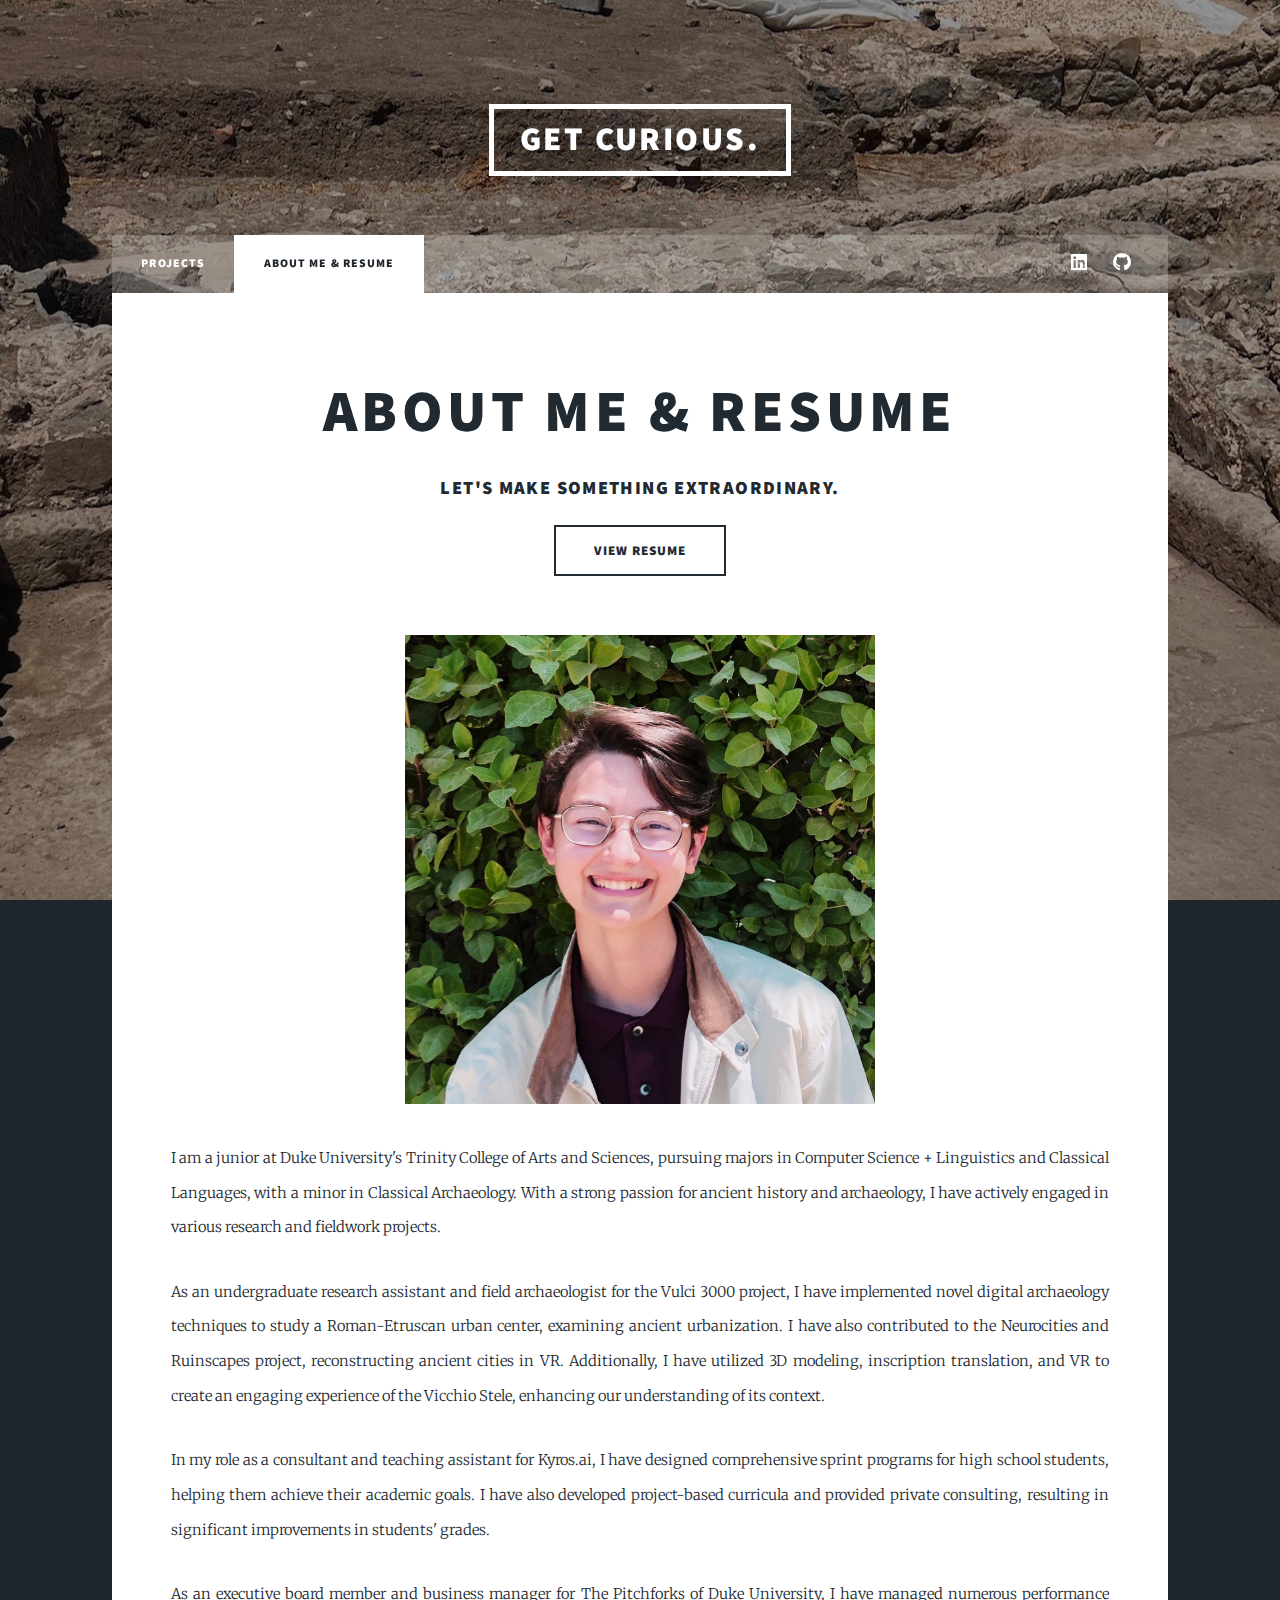
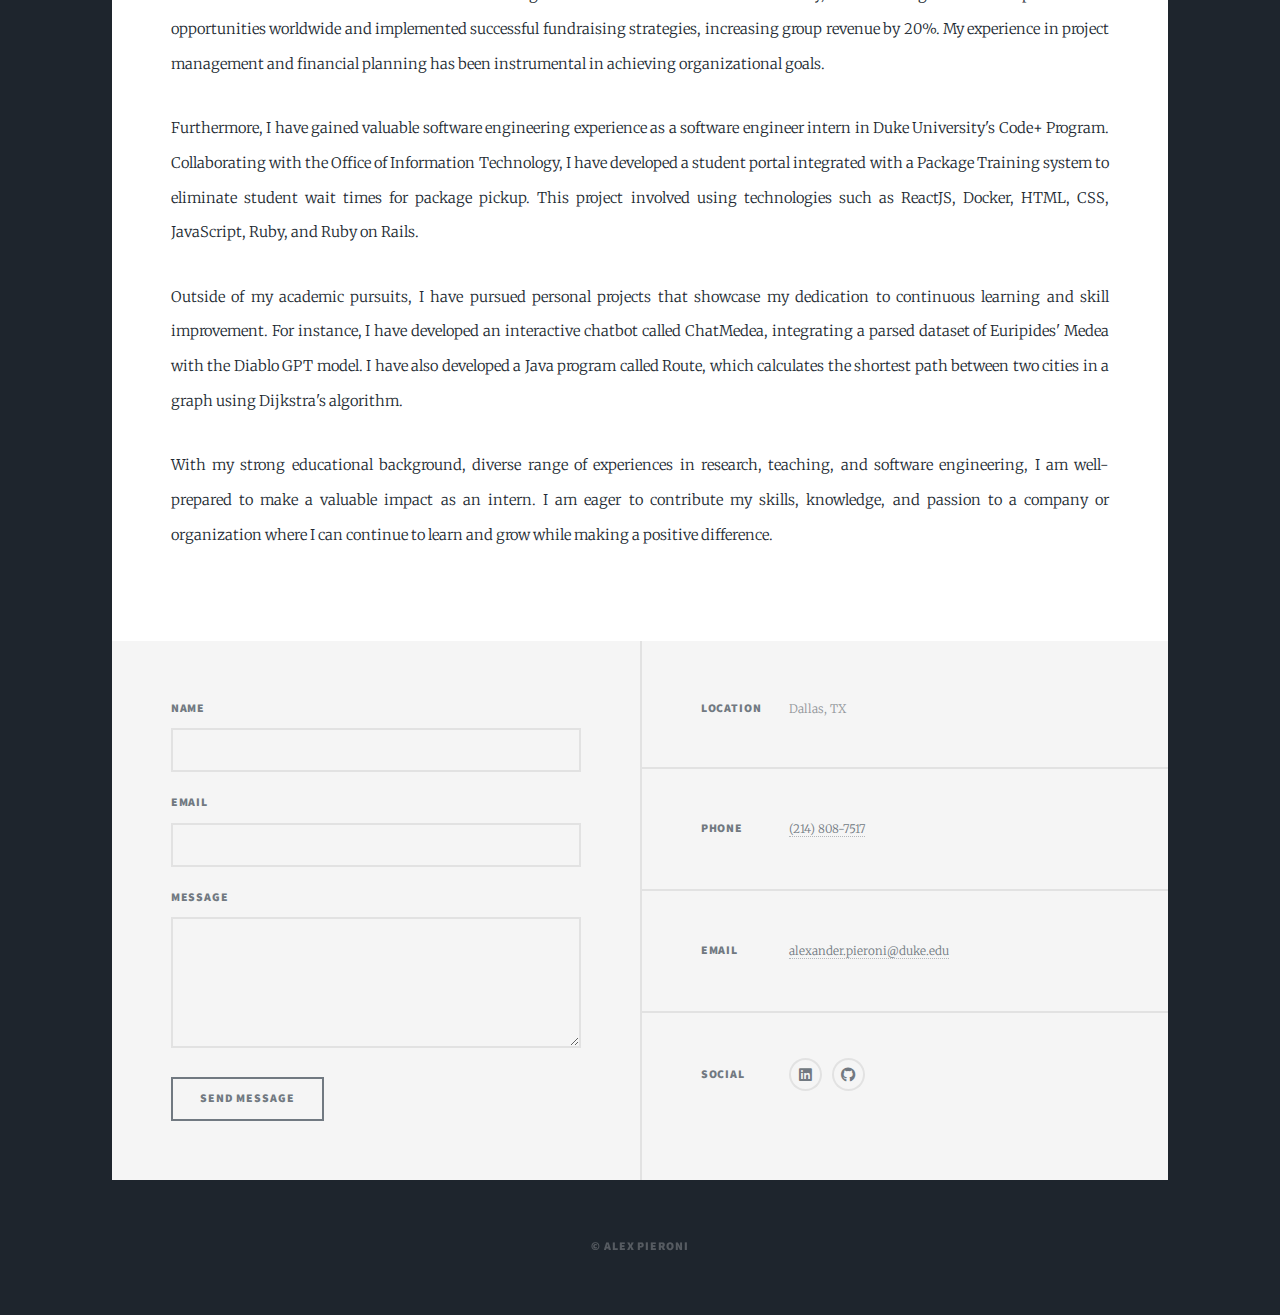
==== commit f533b3d1: "added medea and updated read me" ====
--- a/generic.html
+++ b/generic.html
@@ -41,10 +41,13 @@
 								</header>
 								
 								<div class="image fit"><img src="images/profile copy.JPG" alt="" class="small-image"/></div>
-								<p>As a sophomore in Duke University's Trinity College of Arts and Sciences, I am excited to take the next step in my professional development and am eager to find an internship where I can apply my skills and knowledge in computer science and linguistics, as well as my passion for ancient history and archaeology. <p> Throughout my academic career, I have consistently performed at a high level, earning a GPA of 3.98 and being named to the Dean's List with Distinction. I have a strong educational background in these fields, with a focus on data structures and algorithms and digital archaeology. In addition to my studies at Duke, I have also completed coursework in calculus, mechanics, and electricity and magnetism at Southern Methodist University. Along with my academic pursuits, I am also certified as an EMT-B and have gained valuable experience working during the COVID-19 pandemic.
-									<p>Outside of my formal education, I have been actively involved in a variety of extracurricular activities. I have held leadership positions in organizations such as TEDxPEA, where I served as a speaker, and the Duke Pitchforks, where I served as an executive board member and business manager. I have also gained experience in curriculum development and instruction through my work with the start-up organization Pensos, which focuses on interactive methods of education for students in grades 6-12. In addition, I have served as a consultant and teaching assistant for Kyros, helping to design and revise sprint programs for high school students.</p><p>I have also had the opportunity to participate in classical archaeology excavation projects in Italy, where I applied novel digital archaeology techniques and studied stratigraphical matrices and inorganic material classification. I have also contributed to research on ancient urbanization and the collection and organization of images of sites in Sicily from the Middle Ages. In my free time, I have completed personal projects involving the development of a bread recipe program and statistical analysis of restaurant health ratings in NYC, demonstrating my dedication to continually learning and improving my skills.
-									<p>I am confident that my strong educational background, diverse range of experiences, and proven ability to work independently and in team settings make me a well-qualified candidate for an internship. I am excited for the opportunity to continue to grow and learn, and believe that I have the drive and passion to make a positive impact as an intern. I am eager to find a company or organization where I can contribute my skills and knowledge and be a valuable member of the team.</p></p>
-								<p></p>
+								<p>I am a junior at Duke University's Trinity College of Arts and Sciences, pursuing majors in Computer Science + Linguistics and Classical Languages, with a minor in Classical Archaeology. With a strong passion for ancient history and archaeology, I have actively engaged in various research and fieldwork projects. </p>
+								<p>As an undergraduate research assistant and field archaeologist for the Vulci 3000 project, I have implemented novel digital archaeology techniques to study a Roman-Etruscan urban center, examining ancient urbanization. I have also contributed to the Neurocities and Ruinscapes project, reconstructing ancient cities in VR. Additionally, I have utilized 3D modeling, inscription translation, and VR to create an engaging experience of the Vicchio Stele, enhancing our understanding of its context. </p>
+								<p>In my role as a consultant and teaching assistant for Kyros.ai, I have designed comprehensive sprint programs for high school students, helping them achieve their academic goals. I have also developed project-based curricula and provided private consulting, resulting in significant improvements in students' grades.</p>
+								<p>As an executive board member and business manager for The Pitchforks of Duke University, I have managed numerous performance opportunities worldwide and implemented successful fundraising strategies, increasing group revenue by 20%. My experience in project management and financial planning has been instrumental in achieving organizational goals.</p>
+								<p>Furthermore, I have gained valuable software engineering experience as a software engineer intern in Duke University's Code+ Program. Collaborating with the Office of Information Technology, I have developed a student portal integrated with a Package Training system to eliminate student wait times for package pickup. This project involved using technologies such as ReactJS, Docker, HTML, CSS, JavaScript, Ruby, and Ruby on Rails.</p>
+								<p>Outside of my academic pursuits, I have pursued personal projects that showcase my dedication to continuous learning and skill improvement. For instance, I have developed an interactive chatbot called ChatMedea, integrating a parsed dataset of Euripides' Medea with the Diablo GPT model. I have also developed a Java program called Route, which calculates the shortest path between two cities in a graph using Dijkstra's algorithm.</p>
+								<p>With my strong educational background, diverse range of experiences in research, teaching, and software engineering, I am well-prepared to make a valuable impact as an intern. I am eager to contribute my skills, knowledge, and passion to a company or organization where I can continue to learn and grow while making a positive difference.</p>
 							</section>
 
 					</div>
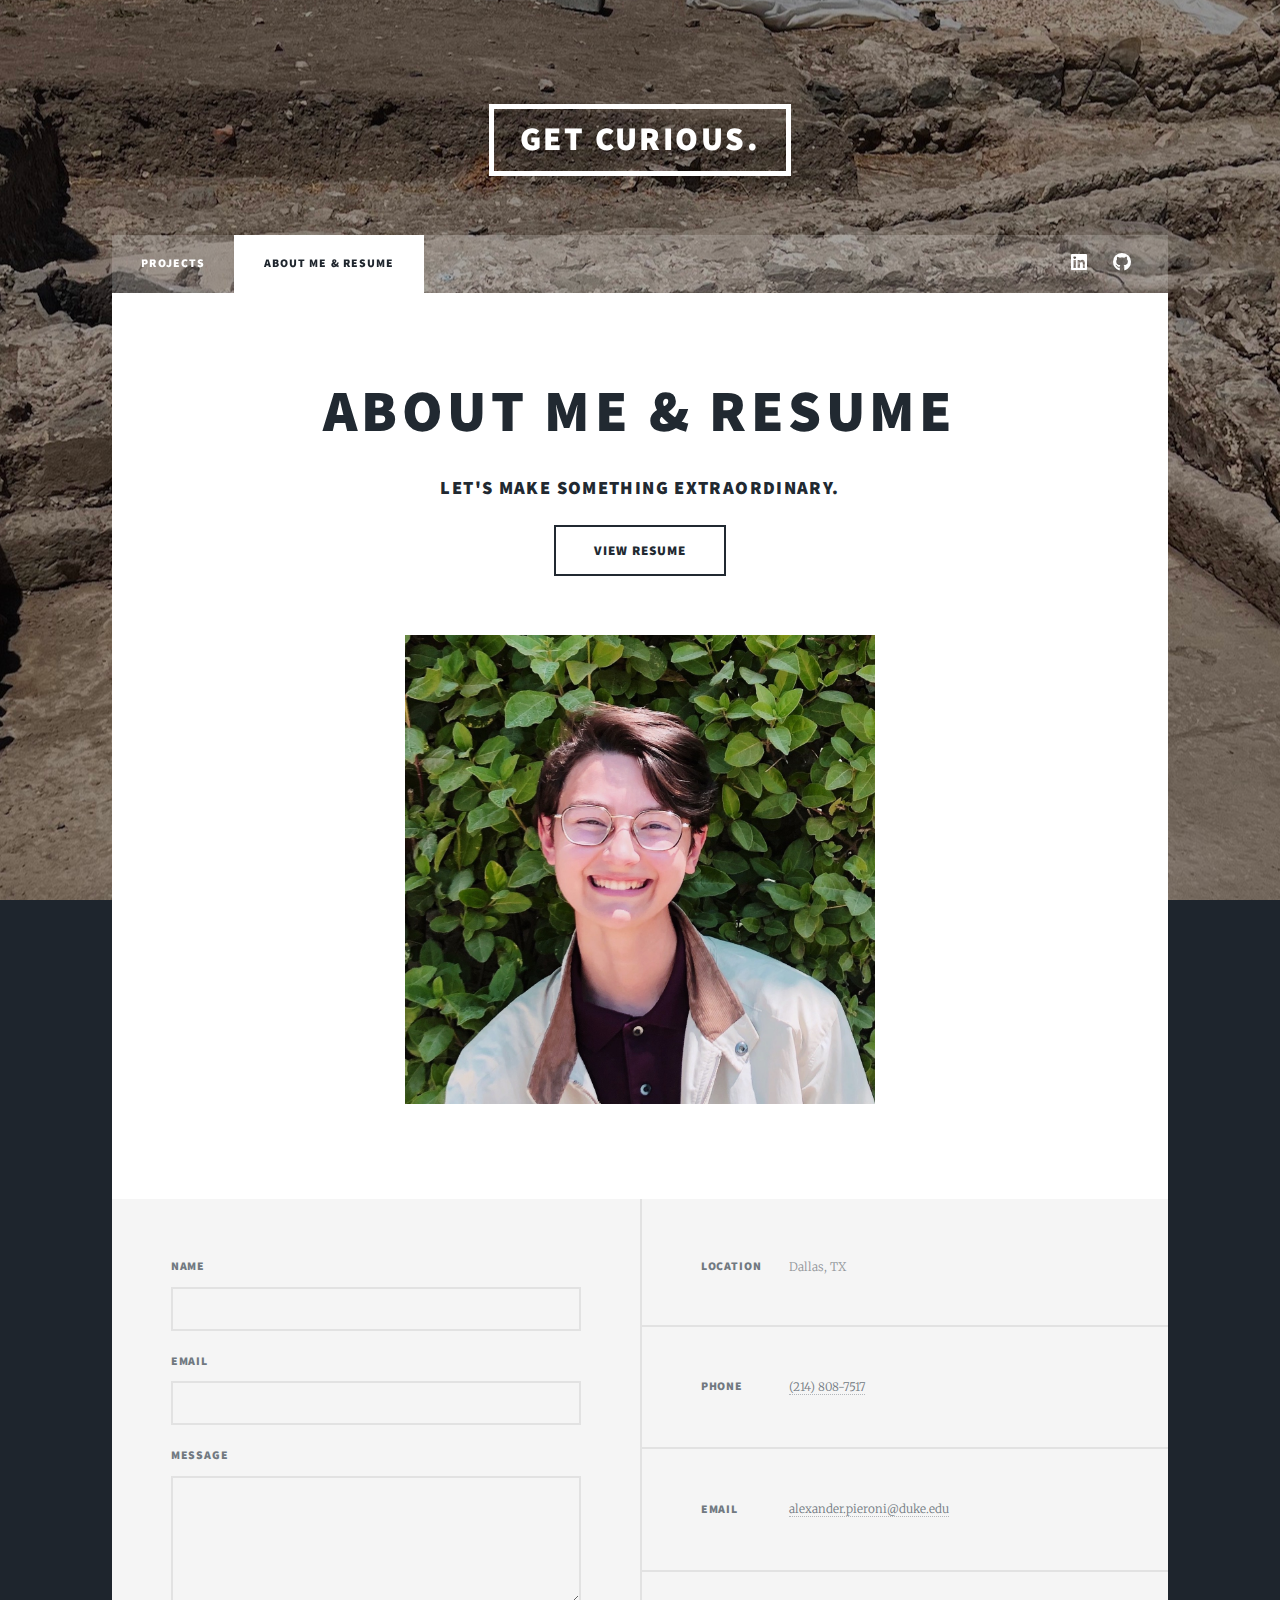
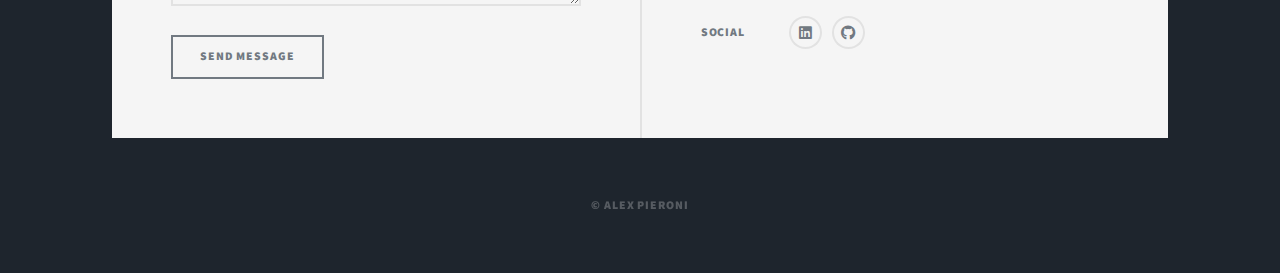
==== commit 6f3d9f6e: "removed bio" ====
--- a/generic.html
+++ b/generic.html
@@ -37,18 +37,17 @@
 								<header class="major">
 									<h1>About me & Resume<br /></h1>
 									<h3>Let's Make Something Extraordinary.</h3>
-									<a href="https://drive.google.com/file/d/1JQPXkevQRAXBnnCo7IBhOAEcjfWvIYjs/view?usp=sharing" class="button large">View Resume</a>
+									<button onclick="openPDF()" class = "button large">View Resume</button>
+									<!-- <a href="/Users/alexpieroni/Documents/alexpieroni.github.io/images/resumejune2023.pdf" class="button large">View Resume</a> -->
+									<script>
+										function openPDF() {
+										  window.open("images/resumejune2023.pdf", "_blank");
+										}
+										</script>
 								</header>
 								
 								<div class="image fit"><img src="images/profile copy.JPG" alt="" class="small-image"/></div>
-								<p>I am a junior at Duke University's Trinity College of Arts and Sciences, pursuing majors in Computer Science + Linguistics and Classical Languages, with a minor in Classical Archaeology. With a strong passion for ancient history and archaeology, I have actively engaged in various research and fieldwork projects. </p>
-								<p>As an undergraduate research assistant and field archaeologist for the Vulci 3000 project, I have implemented novel digital archaeology techniques to study a Roman-Etruscan urban center, examining ancient urbanization. I have also contributed to the Neurocities and Ruinscapes project, reconstructing ancient cities in VR. Additionally, I have utilized 3D modeling, inscription translation, and VR to create an engaging experience of the Vicchio Stele, enhancing our understanding of its context. </p>
-								<p>In my role as a consultant and teaching assistant for Kyros.ai, I have designed comprehensive sprint programs for high school students, helping them achieve their academic goals. I have also developed project-based curricula and provided private consulting, resulting in significant improvements in students' grades.</p>
-								<p>As an executive board member and business manager for The Pitchforks of Duke University, I have managed numerous performance opportunities worldwide and implemented successful fundraising strategies, increasing group revenue by 20%. My experience in project management and financial planning has been instrumental in achieving organizational goals.</p>
-								<p>Furthermore, I have gained valuable software engineering experience as a software engineer intern in Duke University's Code+ Program. Collaborating with the Office of Information Technology, I have developed a student portal integrated with a Package Training system to eliminate student wait times for package pickup. This project involved using technologies such as ReactJS, Docker, HTML, CSS, JavaScript, Ruby, and Ruby on Rails.</p>
-								<p>Outside of my academic pursuits, I have pursued personal projects that showcase my dedication to continuous learning and skill improvement. For instance, I have developed an interactive chatbot called ChatMedea, integrating a parsed dataset of Euripides' Medea with the Diablo GPT model. I have also developed a Java program called Route, which calculates the shortest path between two cities in a graph using Dijkstra's algorithm.</p>
-								<p>With my strong educational background, diverse range of experiences in research, teaching, and software engineering, I am well-prepared to make a valuable impact as an intern. I am eager to contribute my skills, knowledge, and passion to a company or organization where I can continue to learn and grow while making a positive difference.</p>
-							</section>
+								</section>
 
 					</div>
 
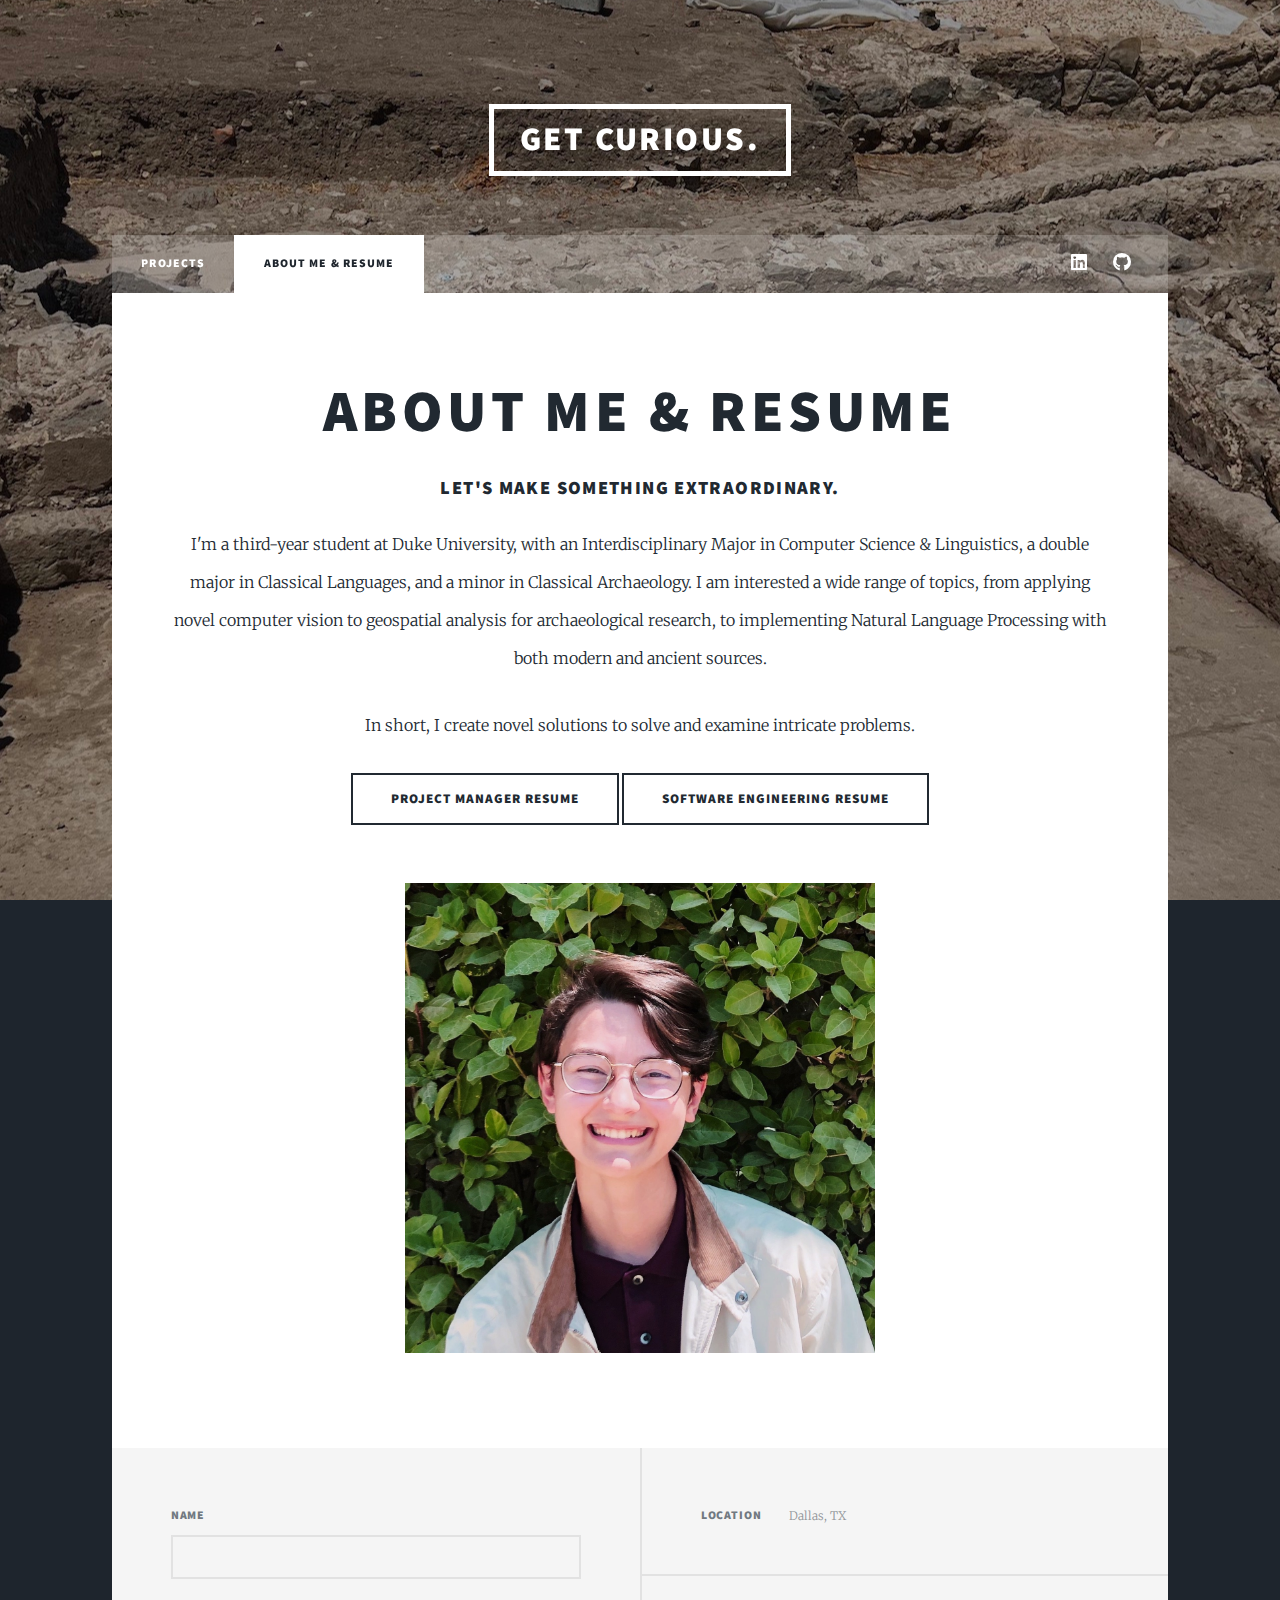
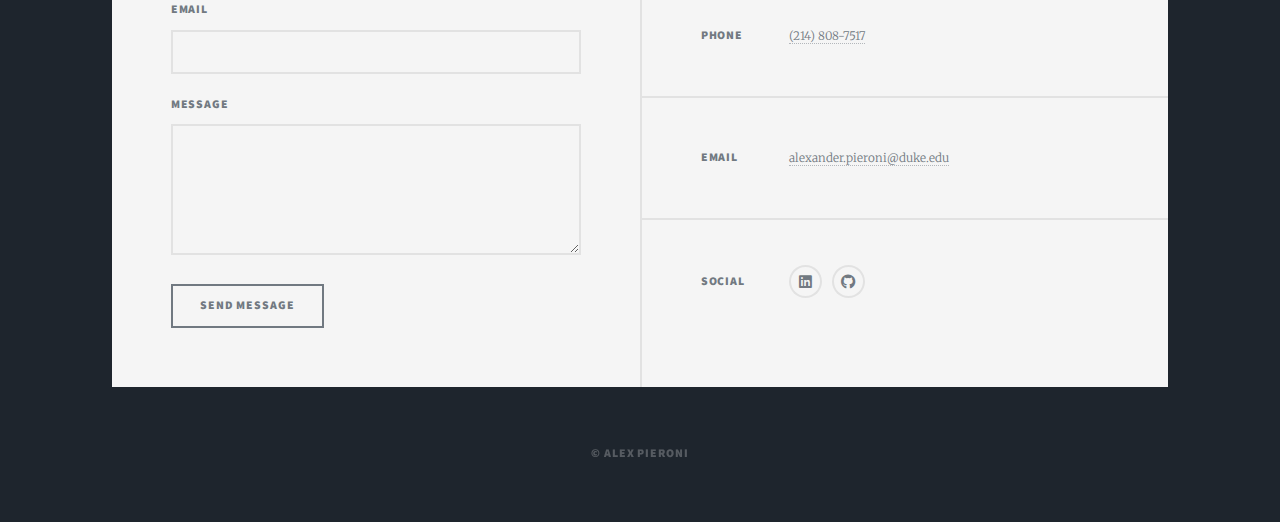
==== commit e021ec8a: "august resume and bio" ====
--- a/generic.html
+++ b/generic.html
@@ -37,13 +37,21 @@
 								<header class="major">
 									<h1>About me & Resume<br /></h1>
 									<h3>Let's Make Something Extraordinary.</h3>
-									<button onclick="openPDF()" class = "button large">View Resume</button>
+									<p style="font-style: normal; font-size: 16px;">I'm a third-year student at Duke University, with an Interdisciplinary Major in Computer Science & Linguistics, a double major in Classical Languages, and a minor in Classical Archaeology. I am interested a wide range of topics, from applying novel computer vision to geospatial analysis for archaeological research, to implementing Natural Language Processing with both modern and ancient sources.</p>
+									<p style="font-style: normal; font-size: 16px;">In short, I create novel solutions to solve and examine intricate problems.</p>
+									<button onclick="openPDFpm()" class = "button large">Project Manager Resume</button>
 									<!-- <a href="/Users/alexpieroni/Documents/alexpieroni.github.io/images/resumejune2023.pdf" class="button large">View Resume</a> -->
 									<script>
-										function openPDF() {
-										  window.open("images/resumejune2023.pdf", "_blank");
+										function openPDFpm() {
+										  window.open("images/ResumePMaug.pdf", "_blank");
 										}
-										</script>
+									</script>
+									<button onclick="openPDFswe()" class = "button large">Software Engineering Resume</button>
+									<script>
+										function openPDFswe() {
+										  window.open("images/ResumeSWEaug.pdf", "_blank");
+										}
+									</script>
 								</header>
 								
 								<div class="image fit"><img src="images/profile copy.JPG" alt="" class="small-image"/></div>
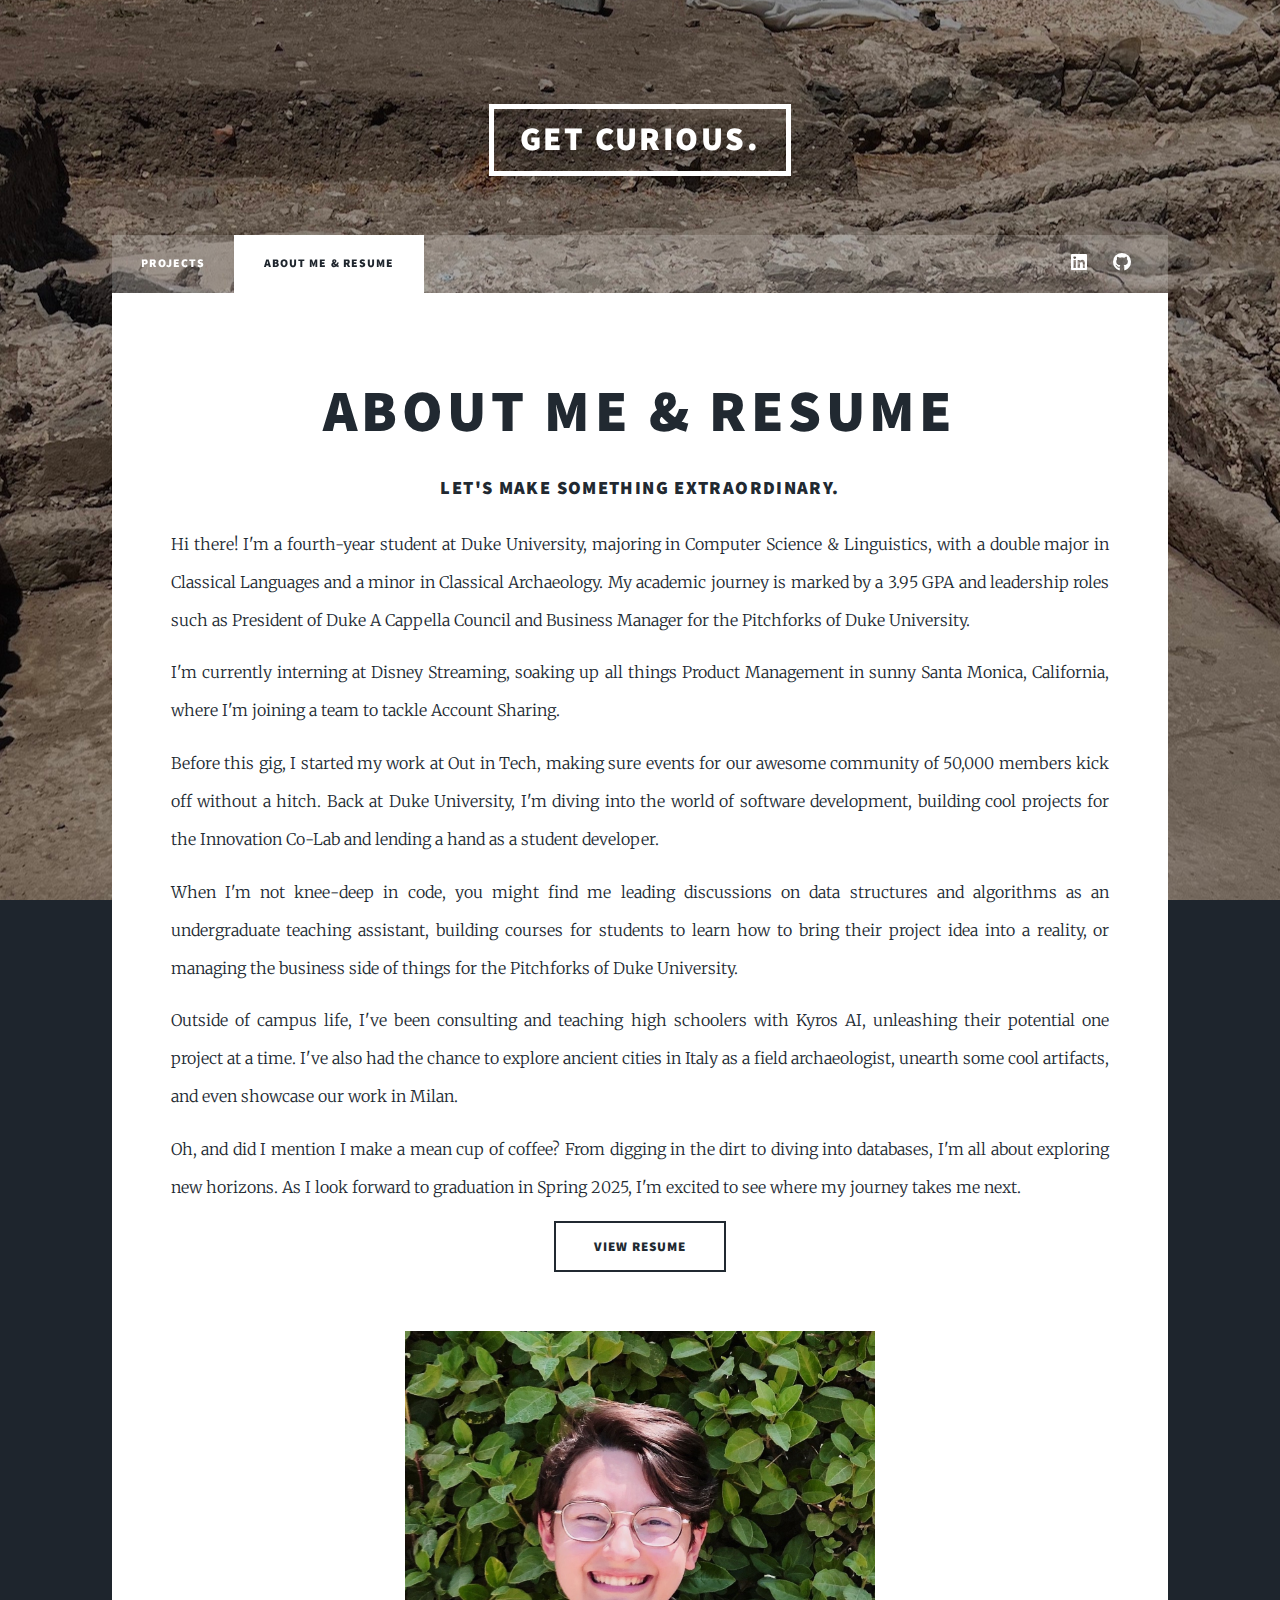
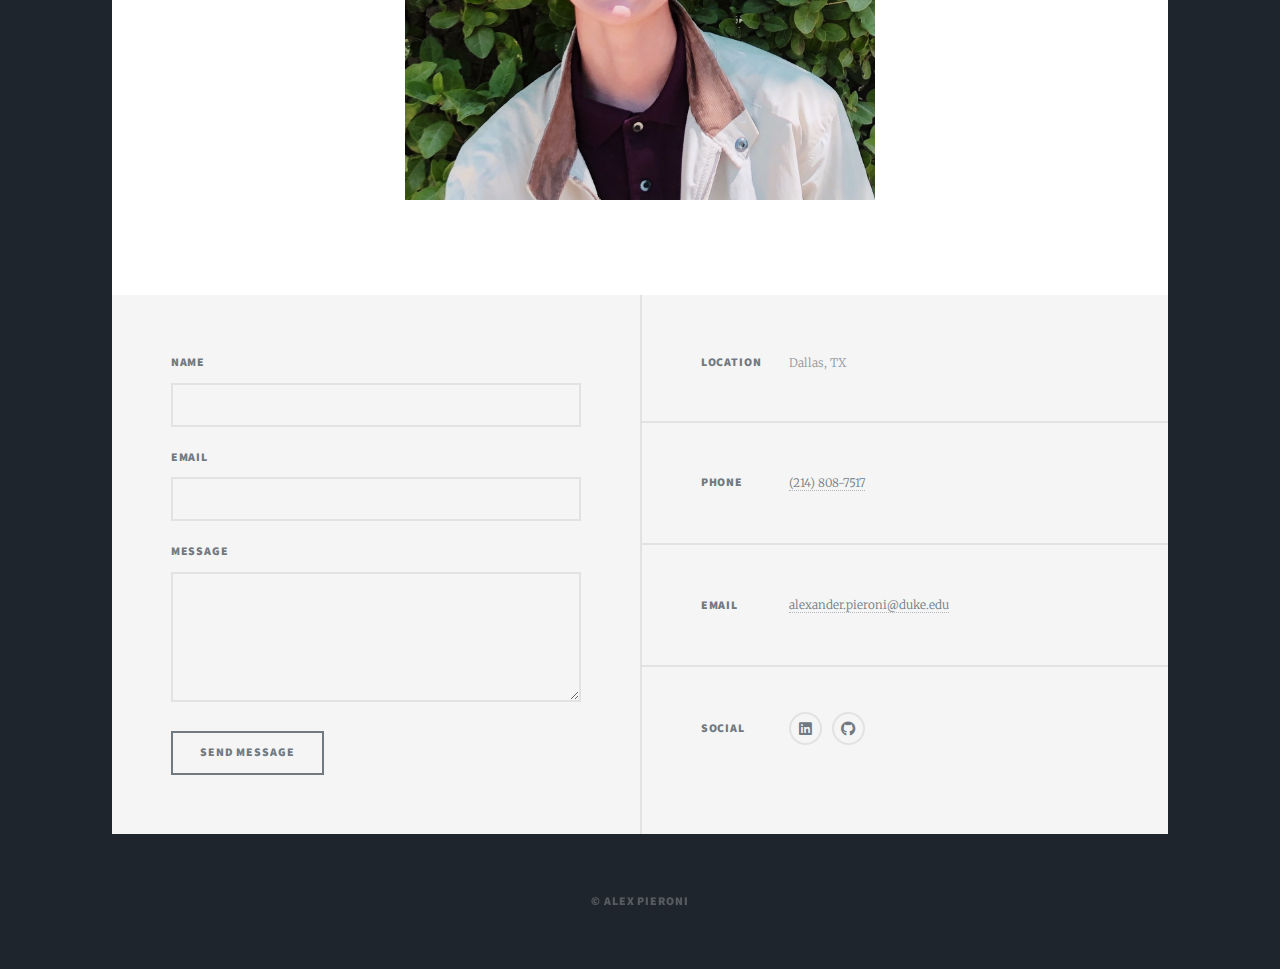
==== commit c507f1f8: "udpate about me and resume" ====
--- a/generic.html
+++ b/generic.html
@@ -1,126 +1,196 @@
-<!DOCTYPE HTML>
+<!DOCTYPE html>
 <html>
-	<head>
-		<title>About Me & Resume</title>
-		<meta charset="utf-8" />
-		<meta name="viewport" content="width=device-width, initial-scale=1, user-scalable=no" />
-		<link rel="stylesheet" href="assets/css/main.css" />
-		<noscript><link rel="stylesheet" href="assets/css/noscript.css" /></noscript>
-	</head>
-	<body class="is-preload">
+  <head>
+    <title>About Me & Resume</title>
+    <meta charset="utf-8" />
+    <meta
+      name="viewport"
+      content="width=device-width, initial-scale=1, user-scalable=no"
+    />
+    <link rel="stylesheet" href="assets/css/main.css" />
+    <noscript
+      ><link rel="stylesheet" href="assets/css/noscript.css"
+    /></noscript>
+  </head>
+  <body class="is-preload">
+    <!-- Wrapper -->
+    <div id="wrapper">
+      <!-- Header -->
+      <header id="header">
+        <a href="index.html" class="logo">Get curious.</a>
+      </header>
 
-		<!-- Wrapper -->
-			<div id="wrapper">
+      <!-- Nav -->
+      <nav id="nav">
+        <ul class="links">
+          <li><a href="index.html">Projects</a></li>
+          <li class="active"><a href="generic.html">About Me & Resume</a></li>
+        </ul>
+        <ul class="icons">
+          <li>
+            <a
+              href="https://www.linkedin.com/in/alex-pieroni/"
+              class="icon brands alt fa-linkedin"
+              ><span class="label">LinkedIn</span></a
+            >
+          </li>
+          <li>
+            <a
+              href="https://github.com/ajpieroni"
+              class="icon brands alt fa-github"
+              ><span class="label">GitHub</span></a
+            >
+          </li>
+        </ul>
+      </nav>
 
-				<!-- Header -->
-					<header id="header">
-						<a href="index.html" class="logo">Get curious.</a>
-					</header>
+      <!-- Main -->
+      <div id="main">
+        <!-- Post -->
+        <section class="post">
+          <header class="major">
+            <h1>About me & Resume<br /></h1>
+            <h3>Let's Make Something Extraordinary.</h3>
+            <div style="text-align: left">
+              <p style="font-style: normal; font-size: 16px">
+                Hi there! I'm a fourth-year student at Duke University, majoring
+                in Computer Science & Linguistics, with a double major in
+                Classical Languages and a minor in Classical Archaeology. My
+                academic journey is marked by a 3.95 GPA and leadership roles
+                such as President of Duke A Cappella Council and Business
+                Manager for the Pitchforks of Duke University.
+              </p>
+              <p style="font-style: normal; font-size: 16px">
+			I'm currently interning at Disney Streaming, soaking
+                up all things Product Management in sunny Santa Monica,
+                California, where I'm joining a team to tackle Account Sharing.
+              </p>
+              <p style="font-style: normal; font-size: 16px">
+                Before this gig, I started my work at Out in Tech, making sure
+                events for our awesome community of 50,000 members kick off
+                without a hitch. Back at Duke University, I'm diving into the
+                world of software development, building cool projects for the
+                Innovation Co-Lab and lending a hand as a student developer.
+              </p>
 
-				<!-- Nav -->
-					<nav id="nav">
-						<ul class="links">
-							<li><a href="index.html">Projects</a></li>
-							<li class="active"><a href="generic.html">About Me & Resume</a></li>
-						</ul>
-						<ul class="icons">
-							<li><a href="https://www.linkedin.com/in/alex-pieroni/" class="icon brands alt fa-linkedin"><span class="label">LinkedIn</span></a></li>
-							<li><a href="https://github.com/ajpieroni" class="icon brands alt fa-github"><span class="label">GitHub</span></a></li>
-					</ul>
-					</nav>
+              <p style="font-style: normal; font-size: 16px">
+                When I'm not knee-deep in code, you might find me leading
+                discussions on data structures and algorithms as an
+                undergraduate teaching assistant, building courses for students
+                to learn how to bring their project idea into a reality, or
+                managing the business side of things for the Pitchforks of Duke
+                University.
+              </p>
+              <p style="font-style: normal; font-size: 16px">
+                Outside of campus life, I've been consulting and teaching high
+                schoolers with Kyros AI, unleashing their potential one project
+                at a time. I've also had the chance to explore ancient cities in
+                Italy as a field archaeologist, unearth some cool artifacts, and
+                even showcase our work in Milan.
+              </p>
+			  <p style="font-style: normal; font-size: 16px">
+				Oh, and did I mention I make a mean cup of coffee? From
+                digging in the dirt to diving into databases, I'm all about
+                exploring new horizons. As I look forward to graduation in Spring 2025, I'm excited to see where my journey takes me next.
+			  </p>
+            </div>
 
-				<!-- Main -->
-					<div id="main">
-
-						<!-- Post -->
-							<section class="post">
-								<header class="major">
-									<h1>About me & Resume<br /></h1>
-									<h3>Let's Make Something Extraordinary.</h3>
-									<p style="font-style: normal; font-size: 16px;">I'm a third-year student at Duke University, with an Interdisciplinary Major in Computer Science & Linguistics, a double major in Classical Languages, and a minor in Classical Archaeology. I am interested a wide range of topics, from applying novel computer vision to geospatial analysis for archaeological research, to implementing Natural Language Processing with both modern and ancient sources.</p>
-									<p style="font-style: normal; font-size: 16px;">In short, I create novel solutions to solve and examine intricate problems.</p>
-									<button onclick="openPDFpm()" class = "button large">Project Manager Resume</button>
-									<!-- <a href="/Users/alexpieroni/Documents/alexpieroni.github.io/images/resumejune2023.pdf" class="button large">View Resume</a> -->
-									<script>
-										function openPDFpm() {
-										  window.open("images/ResumePMaug.pdf", "_blank");
-										}
-									</script>
-									<button onclick="openPDFswe()" class = "button large">Software Engineering Resume</button>
+            <button onclick="openPDFpm()" class="button large">
+              View Resume
+            </button>
+            <!-- <a href="/Users/alexpieroni/Documents/alexpieroni.github.io/images/resumejune2023.pdf" class="button large">View Resume</a> -->
+            <script>
+              function openPDFpm() {
+                window.open("images/AlexanderPieroniResume.pdf", "_blank");
+              }
+            </script>
+            <!-- <button onclick="openPDFswe()" class = "button large">Software Engineering Resume</button>
 									<script>
 										function openPDFswe() {
 										  window.open("images/ResumeSWEaug.pdf", "_blank");
 										}
-									</script>
-								</header>
-								
-								<div class="image fit"><img src="images/profile copy.JPG" alt="" class="small-image"/></div>
-								</section>
+									</script> -->
+          </header>
 
-					</div>
+          <div class="image fit">
+            <img src="images/profile copy.JPG" alt="" class="small-image" />
+          </div>
+        </section>
+      </div>
 
-				<!-- Footer -->
-				<footer id="footer">
-					<section>
-						<form method="post" action="#">
-							<div class="fields">
-								<div class="field">
-									<label for="name">Name</label>
-									<input type="text" name="name" id="name" />
-								</div>
-								<div class="field">
-									<label for="email">Email</label>
-									<input type="text" name="email" id="email" />
-								</div>
-								<div class="field">
-									<label for="message">Message</label>
-									<textarea name="message" id="message" rows="3"></textarea>
-								</div>
-							</div>
-							<ul class="actions">
-								<li><input type="submit" value="Send Message" /></li>
-							</ul>
-						</form>
-					</section>
-					<section class="split contact">
-						<section class="alt">
-							<h3>Location</h3>
-							<p>Dallas, TX<br />
-							</p>
-						</section>
-						<section>
-							<h3>Phone</h3>
-							<p><a href="#">(214) 808-7517</a></p>
-						</section>
-						<section>
-							<h3>Email</h3>
-							<p><a href="#">alexander.pieroni@duke.edu</a></p>
-						</section>
-						<section>
-							<h3>Social</h3>
-							<ul class="icons alt">
-								<li><a href="https://www.linkedin.com/in/alex-pieroni/" class="icon brands alt fa-linkedin"><span class="label">LinkedIn</span></a></li>
-								<li><a href="https://github.com/ajpieroni" class="icon brands alt fa-github"><span class="label">GitHub</span></a></li>
-							</ul>
-						</section>
-					</section>
-				</footer>
+      <!-- Footer -->
+      <footer id="footer">
+        <section>
+          <form method="post" action="#">
+            <div class="fields">
+              <div class="field">
+                <label for="name">Name</label>
+                <input type="text" name="name" id="name" />
+              </div>
+              <div class="field">
+                <label for="email">Email</label>
+                <input type="text" name="email" id="email" />
+              </div>
+              <div class="field">
+                <label for="message">Message</label>
+                <textarea name="message" id="message" rows="3"></textarea>
+              </div>
+            </div>
+            <ul class="actions">
+              <li><input type="submit" value="Send Message" /></li>
+            </ul>
+          </form>
+        </section>
+        <section class="split contact">
+          <section class="alt">
+            <h3>Location</h3>
+            <p>Dallas, TX<br /></p>
+          </section>
+          <section>
+            <h3>Phone</h3>
+            <p><a href="#">(214) 808-7517</a></p>
+          </section>
+          <section>
+            <h3>Email</h3>
+            <p><a href="#">alexander.pieroni@duke.edu</a></p>
+          </section>
+          <section>
+            <h3>Social</h3>
+            <ul class="icons alt">
+              <li>
+                <a
+                  href="https://www.linkedin.com/in/alex-pieroni/"
+                  class="icon brands alt fa-linkedin"
+                  ><span class="label">LinkedIn</span></a
+                >
+              </li>
+              <li>
+                <a
+                  href="https://github.com/ajpieroni"
+                  class="icon brands alt fa-github"
+                  ><span class="label">GitHub</span></a
+                >
+              </li>
+            </ul>
+          </section>
+        </section>
+      </footer>
 
-			<!-- Copyright -->
-				<div id="copyright">
-					<ul><li>&copy; Alex Pieroni</li></ul>
-				</div>
+      <!-- Copyright -->
+      <div id="copyright">
+        <ul>
+          <li>&copy; Alex Pieroni</li>
+        </ul>
+      </div>
+    </div>
 
-			</div>
-
-		<!-- Scripts -->
-			<script src="assets/js/jquery.min.js"></script>
-			<script src="assets/js/jquery.scrollex.min.js"></script>
-			<script src="assets/js/jquery.scrolly.min.js"></script>
-			<script src="assets/js/browser.min.js"></script>
-			<script src="assets/js/breakpoints.min.js"></script>
-			<script src="assets/js/util.js"></script>
-			<script src="assets/js/main.js"></script>
-
-	</body>
-</html>+    <!-- Scripts -->
+    <script src="assets/js/jquery.min.js"></script>
+    <script src="assets/js/jquery.scrollex.min.js"></script>
+    <script src="assets/js/jquery.scrolly.min.js"></script>
+    <script src="assets/js/browser.min.js"></script>
+    <script src="assets/js/breakpoints.min.js"></script>
+    <script src="assets/js/util.js"></script>
+    <script src="assets/js/main.js"></script>
+  </body>
+</html>
--- a/assets/css/main.css
+++ b/assets/css/main.css
@@ -185,7 +185,7 @@
 
 	p {
 		text-align: justify;
-		margin: 0 0 2rem 0;
+		margin: 0 0 1rem 0;
 	}
 
 	h1, h2, h3, h4, h5, h6 {
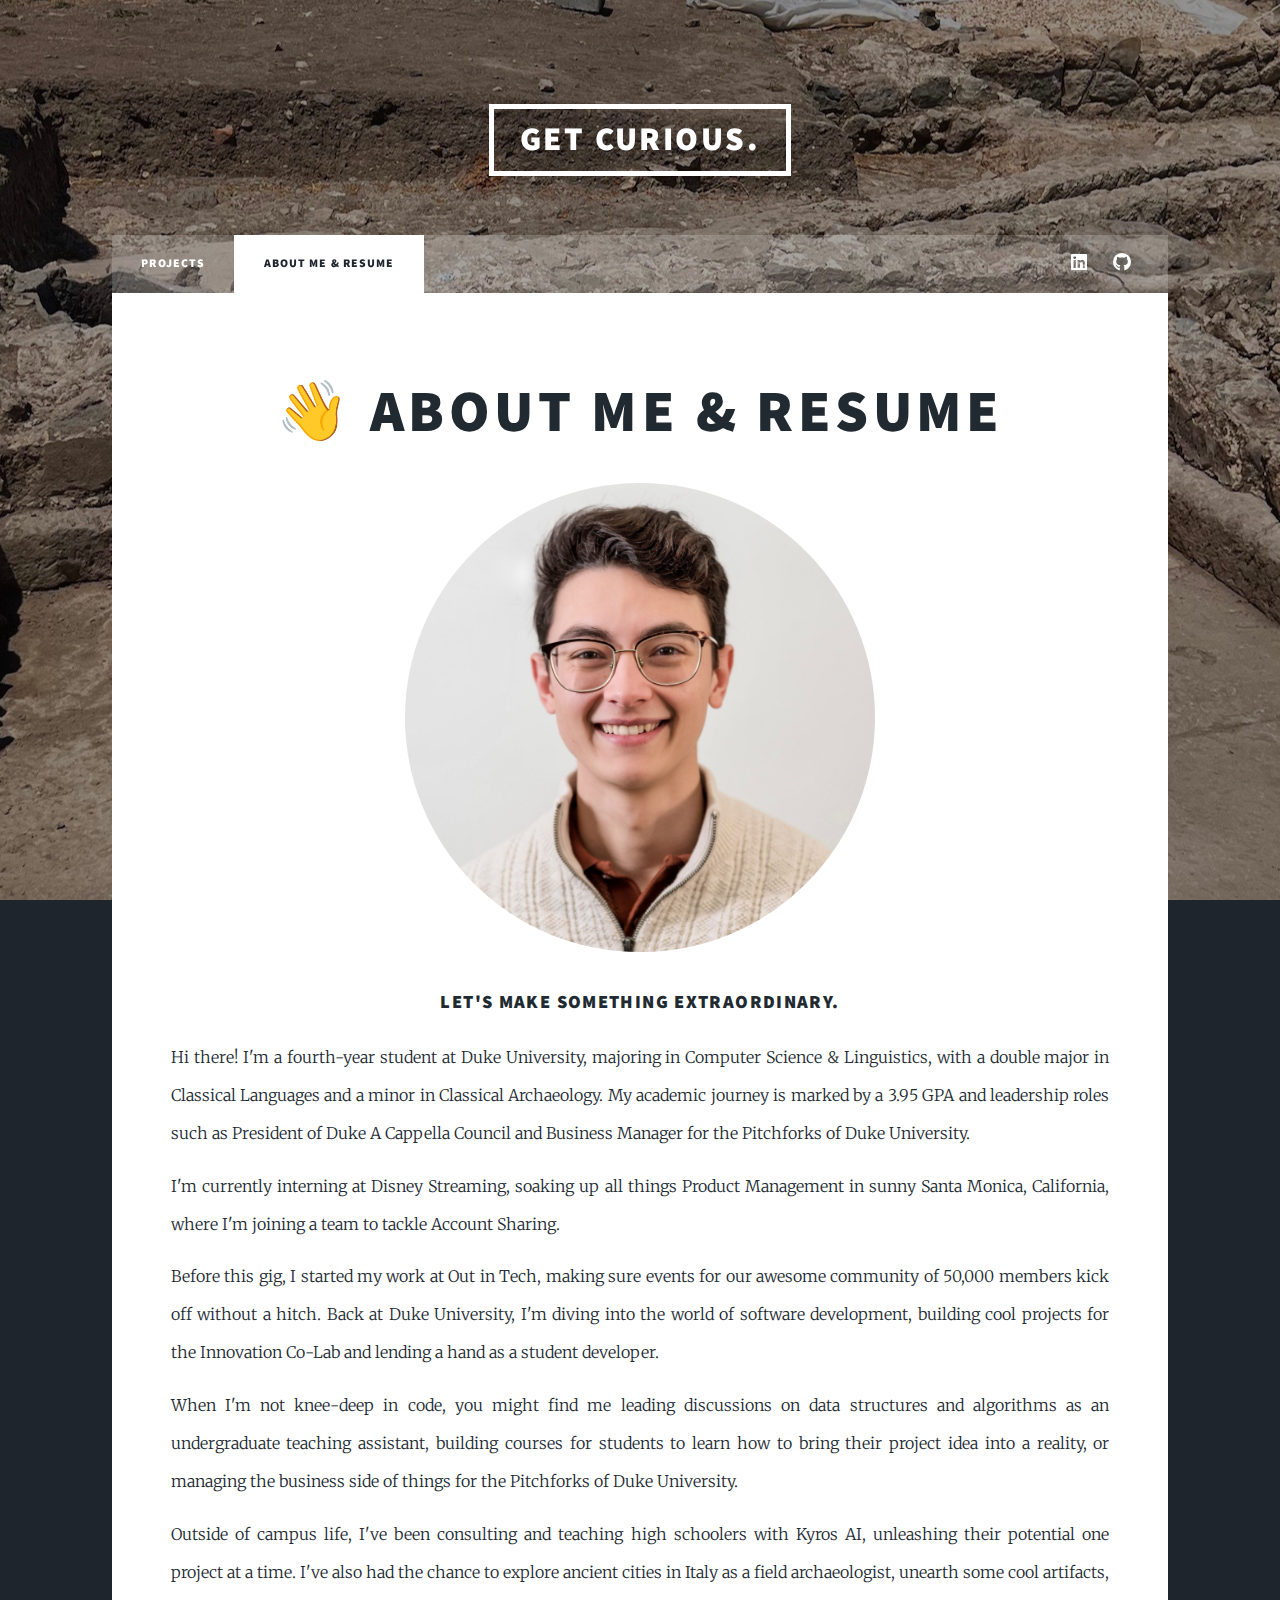
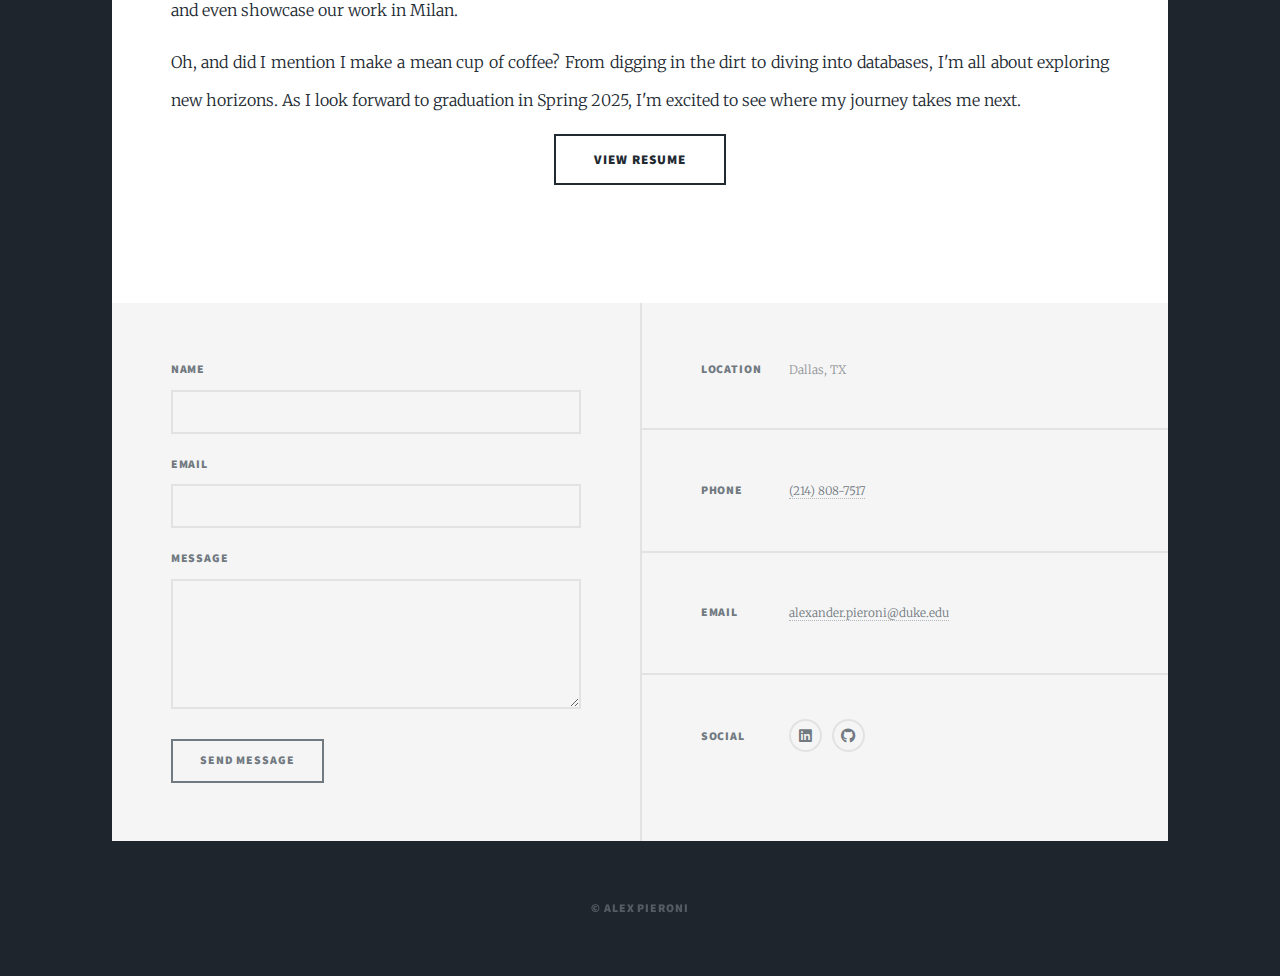
==== commit 96358dc9: "css updates" ====
--- a/generic.html
+++ b/generic.html
@@ -49,7 +49,10 @@
         <!-- Post -->
         <section class="post">
           <header class="major">
-            <h1>About me & Resume<br /></h1>
+            <h1><span class="wave">👋 </span> About me  & Resume<br /></h1>
+			<div class="image fit circle">
+				<img src="images/profileweb.jpeg" alt="" class="small-image-circle" />
+			  </div>
             <h3>Let's Make Something Extraordinary.</h3>
             <div style="text-align: left">
               <p style="font-style: normal; font-size: 16px">
@@ -112,9 +115,7 @@
 									</script> -->
           </header>
 
-          <div class="image fit">
-            <img src="images/profile copy.JPG" alt="" class="small-image" />
-          </div>
+         
         </section>
       </div>
 
--- a/assets/css/main.css
+++ b/assets/css/main.css
@@ -7,4697 +7,4853 @@
 	Free for personal and commercial use under the CCA 3.0 license (html5up.net/license)
 */
 
-html, body, div, span, applet, object,
-iframe, h1, h2, h3, h4, h5, h6, p, blockquote,
-pre, a, abbr, acronym, address, big, cite,
-code, del, dfn, em, img, ins, kbd, q, s, samp,
-small, strike, strong, sub, sup, tt, var, b,
-u, i, center, dl, dt, dd, ol, ul, li, fieldset,
-form, label, legend, table, caption, tbody,
-tfoot, thead, tr, th, td, article, aside,
-canvas, details, embed, figure, figcaption,
-footer, header, hgroup, menu, nav, output, ruby,
-section, summary, time, mark, audio, video {
-	margin: 0;
-	padding: 0;
-	border: 0;
-	font-size: 100%;
-	font: inherit;
-	vertical-align: baseline;}
-
-article, aside, details, figcaption, figure,
-footer, header, hgroup, menu, nav, section {
-	display: block;}
+html,
+body,
+div,
+span,
+applet,
+object,
+iframe,
+h1,
+h2,
+h3,
+h4,
+h5,
+h6,
+p,
+blockquote,
+pre,
+a,
+abbr,
+acronym,
+address,
+big,
+cite,
+code,
+del,
+dfn,
+em,
+img,
+ins,
+kbd,
+q,
+s,
+samp,
+small,
+strike,
+strong,
+sub,
+sup,
+tt,
+var,
+b,
+u,
+i,
+center,
+dl,
+dt,
+dd,
+ol,
+ul,
+li,
+fieldset,
+form,
+label,
+legend,
+table,
+caption,
+tbody,
+tfoot,
+thead,
+tr,
+th,
+td,
+article,
+aside,
+canvas,
+details,
+embed,
+figure,
+figcaption,
+footer,
+header,
+hgroup,
+menu,
+nav,
+output,
+ruby,
+section,
+summary,
+time,
+mark,
+audio,
+video {
+  margin: 0;
+  padding: 0;
+  border: 0;
+  font-size: 100%;
+  font: inherit;
+  vertical-align: baseline;
+}
+
+article,
+aside,
+details,
+figcaption,
+figure,
+footer,
+header,
+hgroup,
+menu,
+nav,
+section {
+  display: block;
+}
 
 body {
-	line-height: 1;
-}
-
-ol, ul {
-	list-style: none;
-}
-
-blockquote, q {
-	quotes: none;
-}
-
-	blockquote:before, blockquote:after, q:before, q:after {
-		content: '';
-		content: none;
-	}
+  line-height: 1;
+}
+
+ol,
+ul {
+  list-style: none;
+}
+
+blockquote,
+q {
+  quotes: none;
+}
+
+blockquote:before,
+blockquote:after,
+q:before,
+q:after {
+  content: "";
+  content: none;
+}
 
 table {
-	border-collapse: collapse;
-	border-spacing: 0;
+  border-collapse: collapse;
+  border-spacing: 0;
 }
 
 body {
-	-webkit-text-size-adjust: none;
+  -webkit-text-size-adjust: none;
 }
 
 mark {
-	background-color: transparent;
-	color: inherit;
+  background-color: transparent;
+  color: inherit;
 }
 
 input::-moz-focus-inner {
-	border: 0;
-	padding: 0;
-}
-
-input, select, textarea {
-	-moz-appearance: none;
-	-webkit-appearance: none;
-	-ms-appearance: none;
-	appearance: none;
+  border: 0;
+  padding: 0;
+}
+
+input,
+select,
+textarea {
+  -moz-appearance: none;
+  -webkit-appearance: none;
+  -ms-appearance: none;
+  appearance: none;
 }
 
 /* Basic */
 
-	@-ms-viewport {
-		width: device-width;
-	}
-
-	body {
-		-ms-overflow-style: scrollbar;
-	}
-
-	@media screen and (max-width: 480px) {
-
-		html, body {
-			min-width: 320px;
-		}
-
-	}
-
-	html {
-		box-sizing: border-box;
-	}
-
-	*, *:before, *:after {
-		box-sizing: inherit;
-	}
-	.container {
-		display: flex;
-	  }
-	  
-	  img {
-		width: 200px;
-		margin-right: 20px;
-	  }
-
-	body {
-		background-color: #1e252d;
-	}
-
-		body.is-preload *, body.is-preload *:before, body.is-preload *:after {
-			-moz-animation: none !important;
-			-webkit-animation: none !important;
-			-ms-animation: none !important;
-			animation: none !important;
-			-moz-transition: none !important;
-			-webkit-transition: none !important;
-			-ms-transition: none !important;
-			transition: none !important;
-		}
+@-ms-viewport {
+  width: device-width;
+}
+
+body {
+  -ms-overflow-style: scrollbar;
+}
+
+@media screen and (max-width: 480px) {
+  html,
+  body {
+    min-width: 320px;
+  }
+}
+
+html {
+  box-sizing: border-box;
+}
+
+*,
+*:before,
+*:after {
+  box-sizing: inherit;
+}
+.container {
+  display: flex;
+}
+
+img {
+  width: 200px;
+  margin-right: 20px;
+}
+
+body {
+  background-color: #1e252d;
+}
+
+body.is-preload *,
+body.is-preload *:before,
+body.is-preload *:after {
+  -moz-animation: none !important;
+  -webkit-animation: none !important;
+  -ms-animation: none !important;
+  animation: none !important;
+  -moz-transition: none !important;
+  -webkit-transition: none !important;
+  -ms-transition: none !important;
+  transition: none !important;
+}
 
 /* Type */
 
-	html {
-		font-size: 16pt;
-	}
-
-		@media screen and (max-width: 1680px) {
-
-			html {
-				font-size: 12pt;
-			}
-
-		}
-
-		@media screen and (max-width: 1280px) {
-
-			html {
-				font-size: 11pt;
-			}
-
-		}
-
-		@media screen and (max-width: 360px) {
-
-			html {
-				font-size: 10pt;
-			}
-
-		}
-
-	body {
-		color: #212931;
-	}
-
-	body, input, select, textarea {
-		font-family: "Merriweather", Georgia, serif;
-		font-weight: 300;
-		font-size: 1rem;
-		line-height: 2.375;
-	}
-
-	a {
-		-moz-transition: color 0.2s ease-in-out, background-color 0.2s ease-in-out, border-color 0.2s ease-in-out, box-shadow 0.2s ease-in-out;
-		-webkit-transition: color 0.2s ease-in-out, background-color 0.2s ease-in-out, border-color 0.2s ease-in-out, box-shadow 0.2s ease-in-out;
-		-ms-transition: color 0.2s ease-in-out, background-color 0.2s ease-in-out, border-color 0.2s ease-in-out, box-shadow 0.2s ease-in-out;
-		transition: color 0.2s ease-in-out, background-color 0.2s ease-in-out, border-color 0.2s ease-in-out, box-shadow 0.2s ease-in-out;
-		border-bottom: dotted 1px;
-		text-decoration: none;
-	}
-
-		a:hover {
-			border-bottom-color: transparent;
-		}
-
-	strong, b {
-		font-weight: 600;
-	}
-
-	em, i {
-		font-style: italic;
-	}
-
-	p {
-		text-align: justify;
-		margin: 0 0 1rem 0;
-	}
-
-	h1, h2, h3, h4, h5, h6 {
-		font-family: "Source Sans Pro", Helvetica, sans-serif;
-		font-weight: 900;
-		line-height: 1.5;
-		letter-spacing: 0.075em;
-		text-transform: uppercase;
-		margin: 0 0 1rem 0;
-	}
-
-		h1 a, h2 a, h3 a, h4 a, h5 a, h6 a {
-			border-bottom: 0;
-			color: inherit;
-			text-decoration: none;
-		}
-
-	h1 {
-		font-size: 4rem;
-		line-height: 1.1;
-		margin: 0 0 2rem 0;
-	}
-
-	h2 {
-		font-size: 1.75rem;
-		line-height: 1.3;
-		margin: 0 0 1.5rem 0;
-	}
-
-	h3 {
-		font-size: 1.25rem;
-		margin: 0 0 1.5rem 0;
-	}
-
-	h4 {
-		font-size: 1rem;
-	}
-
-	h5 {
-		font-size: 0.9rem;
-	}
-
-	h6 {
-		font-size: 0.8rem;
-	}
-
-	sub {
-		font-size: 0.8rem;
-		position: relative;
-		top: 0.5rem;
-	}
-
-	sup {
-		font-size: 0.8rem;
-		position: relative;
-		top: -0.5rem;
-	}
-
-	blockquote {
-		border-left: solid 4px;
-		font-style: italic;
-		margin: 0 0 2rem 0;
-		padding: 0.5rem 0 0.5rem 2rem;
-	}
-
-	code {
-		border: solid 2px;
-		font-family: "Courier New", monospace;
-		font-size: 0.9rem;
-		margin: 0 0.25rem;
-		padding: 0.25rem 0.65rem;
-	}
-
-	pre {
-		-webkit-overflow-scrolling: touch;
-		font-family: "Courier New", monospace;
-		font-size: 0.9rem;
-		margin: 0 0 2rem 0;
-	}
-
-		pre code {
-			display: block;
-			line-height: 1.75;
-			padding: 1rem 1.5rem;
-			overflow-x: auto;
-		}
-
-	hr {
-		border: 0;
-		border-bottom: solid 2px;
-		margin: 3rem 0;
-	}
-
-		hr.major {
-			margin: 5rem 0;
-		}
-
-	.align-left {
-		text-align: left;
-	}
-
-	.align-center {
-		text-align: center;
-	}
-
-	.align-right {
-		text-align: right;
-	}
-
-	input, select, textarea {
-		color: #212931;
-	}
-
-	a {
-		color: #212931;
-		border-bottom-color: rgba(33, 41, 49, 0.5);
-	}
-
-		a:hover {
-			border-bottom-color: transparent;
-			color: #18bfef !important;
-		}
-
-	strong, b {
-		color: #212931;
-	}
-
-	h1, h2, h3, h4, h5, h6 {
-		color: #212931;
-	}
-
-	blockquote {
-		border-left-color: #eeeeee;
-	}
-
-	code {
-		background: rgba(220, 220, 220, 0.25);
-		border-color: #eeeeee;
-	}
-
-	hr {
-		border-bottom-color: #eeeeee;
-	}
+html {
+  font-size: 16pt;
+}
+
+@media screen and (max-width: 1680px) {
+  html {
+    font-size: 12pt;
+  }
+}
+
+@media screen and (max-width: 1280px) {
+  html {
+    font-size: 11pt;
+  }
+}
+
+@media screen and (max-width: 360px) {
+  html {
+    font-size: 10pt;
+  }
+}
+
+body {
+  color: #212931;
+}
+
+body,
+input,
+select,
+textarea {
+  font-family: "Merriweather", Georgia, serif;
+  font-weight: 300;
+  font-size: 1rem;
+  line-height: 2.375;
+}
+
+a {
+  -moz-transition: color 0.2s ease-in-out, background-color 0.2s ease-in-out,
+    border-color 0.2s ease-in-out, box-shadow 0.2s ease-in-out;
+  -webkit-transition: color 0.2s ease-in-out, background-color 0.2s ease-in-out,
+    border-color 0.2s ease-in-out, box-shadow 0.2s ease-in-out;
+  -ms-transition: color 0.2s ease-in-out, background-color 0.2s ease-in-out,
+    border-color 0.2s ease-in-out, box-shadow 0.2s ease-in-out;
+  transition: color 0.2s ease-in-out, background-color 0.2s ease-in-out,
+    border-color 0.2s ease-in-out, box-shadow 0.2s ease-in-out;
+  border-bottom: dotted 1px;
+  text-decoration: none;
+}
+
+a:hover {
+  border-bottom-color: transparent;
+}
+
+strong,
+b {
+  font-weight: 600;
+}
+
+em,
+i {
+  font-style: italic;
+}
+
+p {
+  text-align: justify;
+  margin: 0 0 1rem 0;
+}
+
+h1,
+h2,
+h3,
+h4,
+h5,
+h6 {
+  font-family: "Source Sans Pro", Helvetica, sans-serif;
+  font-weight: 900;
+  line-height: 1.5;
+  letter-spacing: 0.075em;
+  text-transform: uppercase;
+  margin: 0 0 1rem 0;
+}
+
+h1 a,
+h2 a,
+h3 a,
+h4 a,
+h5 a,
+h6 a {
+  border-bottom: 0;
+  color: inherit;
+  text-decoration: none;
+}
+
+h1 {
+  font-size: 4rem;
+  line-height: 1.1;
+  margin: 0 0 2rem 0;
+}
+
+h2 {
+  font-size: 1.75rem;
+  line-height: 1.3;
+  margin: 0 0 1.5rem 0;
+}
+
+h3 {
+  font-size: 1.25rem;
+  margin: 0 0 1.5rem 0;
+}
+
+h4 {
+  font-size: 1rem;
+}
+
+h5 {
+  font-size: 0.9rem;
+}
+
+h6 {
+  font-size: 0.8rem;
+}
+
+sub {
+  font-size: 0.8rem;
+  position: relative;
+  top: 0.5rem;
+}
+
+sup {
+  font-size: 0.8rem;
+  position: relative;
+  top: -0.5rem;
+}
+
+blockquote {
+  border-left: solid 4px;
+  font-style: italic;
+  margin: 0 0 2rem 0;
+  padding: 0.5rem 0 0.5rem 2rem;
+}
+
+code {
+  border: solid 2px;
+  font-family: "Courier New", monospace;
+  font-size: 0.9rem;
+  margin: 0 0.25rem;
+  padding: 0.25rem 0.65rem;
+}
+
+pre {
+  -webkit-overflow-scrolling: touch;
+  font-family: "Courier New", monospace;
+  font-size: 0.9rem;
+  margin: 0 0 2rem 0;
+}
+
+pre code {
+  display: block;
+  line-height: 1.75;
+  padding: 1rem 1.5rem;
+  overflow-x: auto;
+}
+
+hr {
+  border: 0;
+  border-bottom: solid 2px;
+  margin: 3rem 0;
+}
+
+hr.major {
+  margin: 5rem 0;
+}
+
+.align-left {
+  text-align: left;
+}
+
+.align-center {
+  text-align: center;
+}
+
+.align-right {
+  text-align: right;
+}
+
+input,
+select,
+textarea {
+  color: #212931;
+}
+
+a {
+  color: #212931;
+  border-bottom-color: rgba(33, 41, 49, 0.5);
+}
+
+a:hover {
+  border-bottom-color: transparent;
+  color: #18bfef !important;
+}
+
+strong,
+b {
+  color: #212931;
+}
+
+h1,
+h2,
+h3,
+h4,
+h5,
+h6 {
+  color: #212931;
+}
+
+blockquote {
+  border-left-color: #eeeeee;
+}
+
+code {
+  background: rgba(220, 220, 220, 0.25);
+  border-color: #eeeeee;
+}
+
+hr {
+  border-bottom-color: #eeeeee;
+}
 
 /* Row */
 
-	.row {
-		display: flex;
-		flex-wrap: wrap;
-		box-sizing: border-box;
-		align-items: stretch;
-	}
-
-		.row > * {
-			box-sizing: border-box;
-		}
-
-		.row.gtr-uniform > * > :last-child {
-			margin-bottom: 0;
-		}
-
-		.row.aln-left {
-			justify-content: flex-start;
-		}
-
-		.row.aln-center {
-			justify-content: center;
-		}
-
-		.row.aln-right {
-			justify-content: flex-end;
-		}
-
-		.row.aln-top {
-			align-items: flex-start;
-		}
-
-		.row.aln-middle {
-			align-items: center;
-		}
-
-		.row.aln-bottom {
-			align-items: flex-end;
-		}
-
-		.row > .imp {
-			order: -1;
-		}
-
-		.row > .col-1 {
-			width: 8.33333%;
-		}
-
-		.row > .off-1 {
-			margin-left: 8.33333%;
-		}
-
-		.row > .col-2 {
-			width: 16.66667%;
-		}
-
-		.row > .off-2 {
-			margin-left: 16.66667%;
-		}
-
-		.row > .col-3 {
-			width: 25%;
-		}
-
-		.row > .off-3 {
-			margin-left: 25%;
-		}
-
-		.row > .col-4 {
-			width: 33.33333%;
-		}
-
-		.row > .off-4 {
-			margin-left: 33.33333%;
-		}
-
-		.row > .col-5 {
-			width: 41.66667%;
-		}
-
-		.row > .off-5 {
-			margin-left: 41.66667%;
-		}
-
-		.row > .col-6 {
-			width: 50%;
-		}
-
-		.row > .off-6 {
-			margin-left: 50%;
-		}
-
-		.row > .col-7 {
-			width: 58.33333%;
-		}
-
-		.row > .off-7 {
-			margin-left: 58.33333%;
-		}
-
-		.row > .col-8 {
-			width: 66.66667%;
-		}
-
-		.row > .off-8 {
-			margin-left: 66.66667%;
-		}
-
-		.row > .col-9 {
-			width: 75%;
-		}
-
-		.row > .off-9 {
-			margin-left: 75%;
-		}
-
-		.row > .col-10 {
-			width: 83.33333%;
-		}
-
-		.row > .off-10 {
-			margin-left: 83.33333%;
-		}
-
-		.row > .col-11 {
-			width: 91.66667%;
-		}
-
-		.row > .off-11 {
-			margin-left: 91.66667%;
-		}
-
-		.row > .col-12 {
-			width: 100%;
-		}
-
-		.row > .off-12 {
-			margin-left: 100%;
-		}
-
-		.row.gtr-0 {
-			margin-top: 0;
-			margin-left: 0rem;
-		}
-
-			.row.gtr-0 > * {
-				padding: 0 0 0 0rem;
-			}
-
-			.row.gtr-0.gtr-uniform {
-				margin-top: 0rem;
-			}
-
-				.row.gtr-0.gtr-uniform > * {
-					padding-top: 0rem;
-				}
-
-		.row.gtr-25 {
-			margin-top: 0;
-			margin-left: -0.375rem;
-		}
-
-			.row.gtr-25 > * {
-				padding: 0 0 0 0.375rem;
-			}
-
-			.row.gtr-25.gtr-uniform {
-				margin-top: -0.375rem;
-			}
-
-				.row.gtr-25.gtr-uniform > * {
-					padding-top: 0.375rem;
-				}
-
-		.row.gtr-50 {
-			margin-top: 0;
-			margin-left: -0.75rem;
-		}
-
-			.row.gtr-50 > * {
-				padding: 0 0 0 0.75rem;
-			}
-
-			.row.gtr-50.gtr-uniform {
-				margin-top: -0.75rem;
-			}
-
-				.row.gtr-50.gtr-uniform > * {
-					padding-top: 0.75rem;
-				}
-
-		.row {
-			margin-top: 0;
-			margin-left: -1.5rem;
-		}
-
-			.row > * {
-				padding: 0 0 0 1.5rem;
-			}
-
-			.row.gtr-uniform {
-				margin-top: -1.5rem;
-			}
-
-				.row.gtr-uniform > * {
-					padding-top: 1.5rem;
-				}
-
-		.row.gtr-150 {
-			margin-top: 0;
-			margin-left: -2.25rem;
-		}
-
-			.row.gtr-150 > * {
-				padding: 0 0 0 2.25rem;
-			}
-
-			.row.gtr-150.gtr-uniform {
-				margin-top: -2.25rem;
-			}
-
-				.row.gtr-150.gtr-uniform > * {
-					padding-top: 2.25rem;
-				}
-
-		.row.gtr-200 {
-			margin-top: 0;
-			margin-left: -3rem;
-		}
-
-			.row.gtr-200 > * {
-				padding: 0 0 0 3rem;
-			}
-
-			.row.gtr-200.gtr-uniform {
-				margin-top: -3rem;
-			}
-
-				.row.gtr-200.gtr-uniform > * {
-					padding-top: 3rem;
-				}
-
-		@media screen and (max-width: 1680px) {
-
-			.row {
-				display: flex;
-				flex-wrap: wrap;
-				box-sizing: border-box;
-				align-items: stretch;
-			}
-
-				.row > * {
-					box-sizing: border-box;
-				}
-
-				.row.gtr-uniform > * > :last-child {
-					margin-bottom: 0;
-				}
-
-				.row.aln-left {
-					justify-content: flex-start;
-				}
-
-				.row.aln-center {
-					justify-content: center;
-				}
-
-				.row.aln-right {
-					justify-content: flex-end;
-				}
-
-				.row.aln-top {
-					align-items: flex-start;
-				}
-
-				.row.aln-middle {
-					align-items: center;
-				}
-
-				.row.aln-bottom {
-					align-items: flex-end;
-				}
-
-				.row > .imp-xlarge {
-					order: -1;
-				}
-
-				.row > .col-1-xlarge {
-					width: 8.33333%;
-				}
-
-				.row > .off-1-xlarge {
-					margin-left: 8.33333%;
-				}
-
-				.row > .col-2-xlarge {
-					width: 16.66667%;
-				}
-
-				.row > .off-2-xlarge {
-					margin-left: 16.66667%;
-				}
-
-				.row > .col-3-xlarge {
-					width: 25%;
-				}
-
-				.row > .off-3-xlarge {
-					margin-left: 25%;
-				}
-
-				.row > .col-4-xlarge {
-					width: 33.33333%;
-				}
-
-				.row > .off-4-xlarge {
-					margin-left: 33.33333%;
-				}
-
-				.row > .col-5-xlarge {
-					width: 41.66667%;
-				}
-
-				.row > .off-5-xlarge {
-					margin-left: 41.66667%;
-				}
-
-				.row > .col-6-xlarge {
-					width: 50%;
-				}
-
-				.row > .off-6-xlarge {
-					margin-left: 50%;
-				}
-
-				.row > .col-7-xlarge {
-					width: 58.33333%;
-				}
-
-				.row > .off-7-xlarge {
-					margin-left: 58.33333%;
-				}
-
-				.row > .col-8-xlarge {
-					width: 66.66667%;
-				}
-
-				.row > .off-8-xlarge {
-					margin-left: 66.66667%;
-				}
-
-				.row > .col-9-xlarge {
-					width: 75%;
-				}
-
-				.row > .off-9-xlarge {
-					margin-left: 75%;
-				}
-
-				.row > .col-10-xlarge {
-					width: 83.33333%;
-				}
-
-				.row > .off-10-xlarge {
-					margin-left: 83.33333%;
-				}
-
-				.row > .col-11-xlarge {
-					width: 91.66667%;
-				}
-
-				.row > .off-11-xlarge {
-					margin-left: 91.66667%;
-				}
-
-				.row > .col-12-xlarge {
-					width: 100%;
-				}
-
-				.row > .off-12-xlarge {
-					margin-left: 100%;
-				}
-
-				.row.gtr-0 {
-					margin-top: 0;
-					margin-left: 0rem;
-				}
-
-					.row.gtr-0 > * {
-						padding: 0 0 0 0rem;
-					}
-
-					.row.gtr-0.gtr-uniform {
-						margin-top: 0rem;
-					}
-
-						.row.gtr-0.gtr-uniform > * {
-							padding-top: 0rem;
-						}
-
-				.row.gtr-25 {
-					margin-top: 0;
-					margin-left: -0.375rem;
-				}
-
-					.row.gtr-25 > * {
-						padding: 0 0 0 0.375rem;
-					}
-
-					.row.gtr-25.gtr-uniform {
-						margin-top: -0.375rem;
-					}
-
-						.row.gtr-25.gtr-uniform > * {
-							padding-top: 0.375rem;
-						}
-
-				.row.gtr-50 {
-					margin-top: 0;
-					margin-left: -0.75rem;
-				}
-
-					.row.gtr-50 > * {
-						padding: 0 0 0 0.75rem;
-					}
-
-					.row.gtr-50.gtr-uniform {
-						margin-top: -0.75rem;
-					}
-
-						.row.gtr-50.gtr-uniform > * {
-							padding-top: 0.75rem;
-						}
-
-				.row {
-					margin-top: 0;
-					margin-left: -1.5rem;
-				}
-
-					.row > * {
-						padding: 0 0 0 1.5rem;
-					}
-
-					.row.gtr-uniform {
-						margin-top: -1.5rem;
-					}
-
-						.row.gtr-uniform > * {
-							padding-top: 1.5rem;
-						}
-
-				.row.gtr-150 {
-					margin-top: 0;
-					margin-left: -2.25rem;
-				}
-
-					.row.gtr-150 > * {
-						padding: 0 0 0 2.25rem;
-					}
-
-					.row.gtr-150.gtr-uniform {
-						margin-top: -2.25rem;
-					}
-
-						.row.gtr-150.gtr-uniform > * {
-							padding-top: 2.25rem;
-						}
-
-				.row.gtr-200 {
-					margin-top: 0;
-					margin-left: -3rem;
-				}
-
-					.row.gtr-200 > * {
-						padding: 0 0 0 3rem;
-					}
-
-					.row.gtr-200.gtr-uniform {
-						margin-top: -3rem;
-					}
-
-						.row.gtr-200.gtr-uniform > * {
-							padding-top: 3rem;
-						}
-
-		}
-
-		@media screen and (max-width: 1280px) {
-
-			.row {
-				display: flex;
-				flex-wrap: wrap;
-				box-sizing: border-box;
-				align-items: stretch;
-			}
-
-				.row > * {
-					box-sizing: border-box;
-				}
-
-				.row.gtr-uniform > * > :last-child {
-					margin-bottom: 0;
-				}
-
-				.row.aln-left {
-					justify-content: flex-start;
-				}
-
-				.row.aln-center {
-					justify-content: center;
-				}
-
-				.row.aln-right {
-					justify-content: flex-end;
-				}
-
-				.row.aln-top {
-					align-items: flex-start;
-				}
-
-				.row.aln-middle {
-					align-items: center;
-				}
-
-				.row.aln-bottom {
-					align-items: flex-end;
-				}
-
-				.row > .imp-large {
-					order: -1;
-				}
-
-				.row > .col-1-large {
-					width: 8.33333%;
-				}
-
-				.row > .off-1-large {
-					margin-left: 8.33333%;
-				}
-
-				.row > .col-2-large {
-					width: 16.66667%;
-				}
-
-				.row > .off-2-large {
-					margin-left: 16.66667%;
-				}
-
-				.row > .col-3-large {
-					width: 25%;
-				}
-
-				.row > .off-3-large {
-					margin-left: 25%;
-				}
-
-				.row > .col-4-large {
-					width: 33.33333%;
-				}
-
-				.row > .off-4-large {
-					margin-left: 33.33333%;
-				}
-
-				.row > .col-5-large {
-					width: 41.66667%;
-				}
-
-				.row > .off-5-large {
-					margin-left: 41.66667%;
-				}
-
-				.row > .col-6-large {
-					width: 50%;
-				}
-
-				.row > .off-6-large {
-					margin-left: 50%;
-				}
-
-				.row > .col-7-large {
-					width: 58.33333%;
-				}
-
-				.row > .off-7-large {
-					margin-left: 58.33333%;
-				}
-
-				.row > .col-8-large {
-					width: 66.66667%;
-				}
-
-				.row > .off-8-large {
-					margin-left: 66.66667%;
-				}
-
-				.row > .col-9-large {
-					width: 75%;
-				}
-
-				.row > .off-9-large {
-					margin-left: 75%;
-				}
-
-				.row > .col-10-large {
-					width: 83.33333%;
-				}
-
-				.row > .off-10-large {
-					margin-left: 83.33333%;
-				}
-
-				.row > .col-11-large {
-					width: 91.66667%;
-				}
-
-				.row > .off-11-large {
-					margin-left: 91.66667%;
-				}
-
-				.row > .col-12-large {
-					width: 100%;
-				}
-
-				.row > .off-12-large {
-					margin-left: 100%;
-				}
-
-				.row.gtr-0 {
-					margin-top: 0;
-					margin-left: 0rem;
-				}
-
-					.row.gtr-0 > * {
-						padding: 0 0 0 0rem;
-					}
-
-					.row.gtr-0.gtr-uniform {
-						margin-top: 0rem;
-					}
-
-						.row.gtr-0.gtr-uniform > * {
-							padding-top: 0rem;
-						}
-
-				.row.gtr-25 {
-					margin-top: 0;
-					margin-left: -0.375rem;
-				}
-
-					.row.gtr-25 > * {
-						padding: 0 0 0 0.375rem;
-					}
-
-					.row.gtr-25.gtr-uniform {
-						margin-top: -0.375rem;
-					}
-
-						.row.gtr-25.gtr-uniform > * {
-							padding-top: 0.375rem;
-						}
-
-				.row.gtr-50 {
-					margin-top: 0;
-					margin-left: -0.75rem;
-				}
-
-					.row.gtr-50 > * {
-						padding: 0 0 0 0.75rem;
-					}
-
-					.row.gtr-50.gtr-uniform {
-						margin-top: -0.75rem;
-					}
-
-						.row.gtr-50.gtr-uniform > * {
-							padding-top: 0.75rem;
-						}
-
-				.row {
-					margin-top: 0;
-					margin-left: -1.5rem;
-				}
-
-					.row > * {
-						padding: 0 0 0 1.5rem;
-					}
-
-					.row.gtr-uniform {
-						margin-top: -1.5rem;
-					}
-
-						.row.gtr-uniform > * {
-							padding-top: 1.5rem;
-						}
-
-				.row.gtr-150 {
-					margin-top: 0;
-					margin-left: -2.25rem;
-				}
-
-					.row.gtr-150 > * {
-						padding: 0 0 0 2.25rem;
-					}
-
-					.row.gtr-150.gtr-uniform {
-						margin-top: -2.25rem;
-					}
-
-						.row.gtr-150.gtr-uniform > * {
-							padding-top: 2.25rem;
-						}
-
-				.row.gtr-200 {
-					margin-top: 0;
-					margin-left: -3rem;
-				}
-
-					.row.gtr-200 > * {
-						padding: 0 0 0 3rem;
-					}
-
-					.row.gtr-200.gtr-uniform {
-						margin-top: -3rem;
-					}
-
-						.row.gtr-200.gtr-uniform > * {
-							padding-top: 3rem;
-						}
-
-		}
-
-		@media screen and (max-width: 980px) {
-
-			.row {
-				display: flex;
-				flex-wrap: wrap;
-				box-sizing: border-box;
-				align-items: stretch;
-			}
-
-				.row > * {
-					box-sizing: border-box;
-				}
-
-				.row.gtr-uniform > * > :last-child {
-					margin-bottom: 0;
-				}
-
-				.row.aln-left {
-					justify-content: flex-start;
-				}
-
-				.row.aln-center {
-					justify-content: center;
-				}
-
-				.row.aln-right {
-					justify-content: flex-end;
-				}
-
-				.row.aln-top {
-					align-items: flex-start;
-				}
-
-				.row.aln-middle {
-					align-items: center;
-				}
-
-				.row.aln-bottom {
-					align-items: flex-end;
-				}
-
-				.row > .imp-medium {
-					order: -1;
-				}
-
-				.row > .col-1-medium {
-					width: 8.33333%;
-				}
-
-				.row > .off-1-medium {
-					margin-left: 8.33333%;
-				}
-
-				.row > .col-2-medium {
-					width: 16.66667%;
-				}
-
-				.row > .off-2-medium {
-					margin-left: 16.66667%;
-				}
-
-				.row > .col-3-medium {
-					width: 25%;
-				}
-
-				.row > .off-3-medium {
-					margin-left: 25%;
-				}
-
-				.row > .col-4-medium {
-					width: 33.33333%;
-				}
-
-				.row > .off-4-medium {
-					margin-left: 33.33333%;
-				}
-
-				.row > .col-5-medium {
-					width: 41.66667%;
-				}
-
-				.row > .off-5-medium {
-					margin-left: 41.66667%;
-				}
-
-				.row > .col-6-medium {
-					width: 50%;
-				}
-
-				.row > .off-6-medium {
-					margin-left: 50%;
-				}
-
-				.row > .col-7-medium {
-					width: 58.33333%;
-				}
-
-				.row > .off-7-medium {
-					margin-left: 58.33333%;
-				}
-
-				.row > .col-8-medium {
-					width: 66.66667%;
-				}
-
-				.row > .off-8-medium {
-					margin-left: 66.66667%;
-				}
-
-				.row > .col-9-medium {
-					width: 75%;
-				}
-
-				.row > .off-9-medium {
-					margin-left: 75%;
-				}
-
-				.row > .col-10-medium {
-					width: 83.33333%;
-				}
-
-				.row > .off-10-medium {
-					margin-left: 83.33333%;
-				}
-
-				.row > .col-11-medium {
-					width: 91.66667%;
-				}
-
-				.row > .off-11-medium {
-					margin-left: 91.66667%;
-				}
-
-				.row > .col-12-medium {
-					width: 100%;
-				}
-
-				.row > .off-12-medium {
-					margin-left: 100%;
-				}
-
-				.row.gtr-0 {
-					margin-top: 0;
-					margin-left: 0rem;
-				}
-
-					.row.gtr-0 > * {
-						padding: 0 0 0 0rem;
-					}
-
-					.row.gtr-0.gtr-uniform {
-						margin-top: 0rem;
-					}
-
-						.row.gtr-0.gtr-uniform > * {
-							padding-top: 0rem;
-						}
-
-				.row.gtr-25 {
-					margin-top: 0;
-					margin-left: -0.375rem;
-				}
-
-					.row.gtr-25 > * {
-						padding: 0 0 0 0.375rem;
-					}
-
-					.row.gtr-25.gtr-uniform {
-						margin-top: -0.375rem;
-					}
-
-						.row.gtr-25.gtr-uniform > * {
-							padding-top: 0.375rem;
-						}
-
-				.row.gtr-50 {
-					margin-top: 0;
-					margin-left: -0.75rem;
-				}
-
-					.row.gtr-50 > * {
-						padding: 0 0 0 0.75rem;
-					}
-
-					.row.gtr-50.gtr-uniform {
-						margin-top: -0.75rem;
-					}
-
-						.row.gtr-50.gtr-uniform > * {
-							padding-top: 0.75rem;
-						}
-
-				.row {
-					margin-top: 0;
-					margin-left: -1.5rem;
-				}
-
-					.row > * {
-						padding: 0 0 0 1.5rem;
-					}
-
-					.row.gtr-uniform {
-						margin-top: -1.5rem;
-					}
-
-						.row.gtr-uniform > * {
-							padding-top: 1.5rem;
-						}
-
-				.row.gtr-150 {
-					margin-top: 0;
-					margin-left: -2.25rem;
-				}
-
-					.row.gtr-150 > * {
-						padding: 0 0 0 2.25rem;
-					}
-
-					.row.gtr-150.gtr-uniform {
-						margin-top: -2.25rem;
-					}
-
-						.row.gtr-150.gtr-uniform > * {
-							padding-top: 2.25rem;
-						}
-
-				.row.gtr-200 {
-					margin-top: 0;
-					margin-left: -3rem;
-				}
-
-					.row.gtr-200 > * {
-						padding: 0 0 0 3rem;
-					}
-
-					.row.gtr-200.gtr-uniform {
-						margin-top: -3rem;
-					}
-
-						.row.gtr-200.gtr-uniform > * {
-							padding-top: 3rem;
-						}
-
-		}
-
-		@media screen and (max-width: 736px) {
-
-			.row {
-				display: flex;
-				flex-wrap: wrap;
-				box-sizing: border-box;
-				align-items: stretch;
-			}
-
-				.row > * {
-					box-sizing: border-box;
-				}
-
-				.row.gtr-uniform > * > :last-child {
-					margin-bottom: 0;
-				}
-
-				.row.aln-left {
-					justify-content: flex-start;
-				}
-
-				.row.aln-center {
-					justify-content: center;
-				}
-
-				.row.aln-right {
-					justify-content: flex-end;
-				}
-
-				.row.aln-top {
-					align-items: flex-start;
-				}
-
-				.row.aln-middle {
-					align-items: center;
-				}
-
-				.row.aln-bottom {
-					align-items: flex-end;
-				}
-
-				.row > .imp-small {
-					order: -1;
-				}
-
-				.row > .col-1-small {
-					width: 8.33333%;
-				}
-
-				.row > .off-1-small {
-					margin-left: 8.33333%;
-				}
-
-				.row > .col-2-small {
-					width: 16.66667%;
-				}
-
-				.row > .off-2-small {
-					margin-left: 16.66667%;
-				}
-
-				.row > .col-3-small {
-					width: 25%;
-				}
-
-				.row > .off-3-small {
-					margin-left: 25%;
-				}
-
-				.row > .col-4-small {
-					width: 33.33333%;
-				}
-
-				.row > .off-4-small {
-					margin-left: 33.33333%;
-				}
-
-				.row > .col-5-small {
-					width: 41.66667%;
-				}
-
-				.row > .off-5-small {
-					margin-left: 41.66667%;
-				}
-
-				.row > .col-6-small {
-					width: 50%;
-				}
-
-				.row > .off-6-small {
-					margin-left: 50%;
-				}
-
-				.row > .col-7-small {
-					width: 58.33333%;
-				}
-
-				.row > .off-7-small {
-					margin-left: 58.33333%;
-				}
-
-				.row > .col-8-small {
-					width: 66.66667%;
-				}
-
-				.row > .off-8-small {
-					margin-left: 66.66667%;
-				}
-
-				.row > .col-9-small {
-					width: 75%;
-				}
-
-				.row > .off-9-small {
-					margin-left: 75%;
-				}
-
-				.row > .col-10-small {
-					width: 83.33333%;
-				}
-
-				.row > .off-10-small {
-					margin-left: 83.33333%;
-				}
-
-				.row > .col-11-small {
-					width: 91.66667%;
-				}
-
-				.row > .off-11-small {
-					margin-left: 91.66667%;
-				}
-
-				.row > .col-12-small {
-					width: 100%;
-				}
-
-				.row > .off-12-small {
-					margin-left: 100%;
-				}
-
-				.row.gtr-0 {
-					margin-top: 0;
-					margin-left: 0rem;
-				}
-
-					.row.gtr-0 > * {
-						padding: 0 0 0 0rem;
-					}
-
-					.row.gtr-0.gtr-uniform {
-						margin-top: 0rem;
-					}
-
-						.row.gtr-0.gtr-uniform > * {
-							padding-top: 0rem;
-						}
-
-				.row.gtr-25 {
-					margin-top: 0;
-					margin-left: -0.375rem;
-				}
-
-					.row.gtr-25 > * {
-						padding: 0 0 0 0.375rem;
-					}
-
-					.row.gtr-25.gtr-uniform {
-						margin-top: -0.375rem;
-					}
-
-						.row.gtr-25.gtr-uniform > * {
-							padding-top: 0.375rem;
-						}
-
-				.row.gtr-50 {
-					margin-top: 0;
-					margin-left: -0.75rem;
-				}
-
-					.row.gtr-50 > * {
-						padding: 0 0 0 0.75rem;
-					}
-
-					.row.gtr-50.gtr-uniform {
-						margin-top: -0.75rem;
-					}
-
-						.row.gtr-50.gtr-uniform > * {
-							padding-top: 0.75rem;
-						}
-
-				.row {
-					margin-top: 0;
-					margin-left: -1.5rem;
-				}
-
-					.row > * {
-						padding: 0 0 0 1.5rem;
-					}
-
-					.row.gtr-uniform {
-						margin-top: -1.5rem;
-					}
-
-						.row.gtr-uniform > * {
-							padding-top: 1.5rem;
-						}
-
-				.row.gtr-150 {
-					margin-top: 0;
-					margin-left: -2.25rem;
-				}
-
-					.row.gtr-150 > * {
-						padding: 0 0 0 2.25rem;
-					}
-
-					.row.gtr-150.gtr-uniform {
-						margin-top: -2.25rem;
-					}
-
-						.row.gtr-150.gtr-uniform > * {
-							padding-top: 2.25rem;
-						}
-
-				.row.gtr-200 {
-					margin-top: 0;
-					margin-left: -3rem;
-				}
-
-					.row.gtr-200 > * {
-						padding: 0 0 0 3rem;
-					}
-
-					.row.gtr-200.gtr-uniform {
-						margin-top: -3rem;
-					}
-
-						.row.gtr-200.gtr-uniform > * {
-							padding-top: 3rem;
-						}
-
-		}
-
-		@media screen and (max-width: 480px) {
-
-			.row {
-				display: flex;
-				flex-wrap: wrap;
-				box-sizing: border-box;
-				align-items: stretch;
-			}
-
-				.row > * {
-					box-sizing: border-box;
-				}
-
-				.row.gtr-uniform > * > :last-child {
-					margin-bottom: 0;
-				}
-
-				.row.aln-left {
-					justify-content: flex-start;
-				}
-
-				.row.aln-center {
-					justify-content: center;
-				}
-
-				.row.aln-right {
-					justify-content: flex-end;
-				}
-
-				.row.aln-top {
-					align-items: flex-start;
-				}
-
-				.row.aln-middle {
-					align-items: center;
-				}
-
-				.row.aln-bottom {
-					align-items: flex-end;
-				}
-
-				.row > .imp-xsmall {
-					order: -1;
-				}
-
-				.row > .col-1-xsmall {
-					width: 8.33333%;
-				}
-
-				.row > .off-1-xsmall {
-					margin-left: 8.33333%;
-				}
-
-				.row > .col-2-xsmall {
-					width: 16.66667%;
-				}
-
-				.row > .off-2-xsmall {
-					margin-left: 16.66667%;
-				}
-
-				.row > .col-3-xsmall {
-					width: 25%;
-				}
-
-				.row > .off-3-xsmall {
-					margin-left: 25%;
-				}
-
-				.row > .col-4-xsmall {
-					width: 33.33333%;
-				}
-
-				.row > .off-4-xsmall {
-					margin-left: 33.33333%;
-				}
-
-				.row > .col-5-xsmall {
-					width: 41.66667%;
-				}
-
-				.row > .off-5-xsmall {
-					margin-left: 41.66667%;
-				}
-
-				.row > .col-6-xsmall {
-					width: 50%;
-				}
-
-				.row > .off-6-xsmall {
-					margin-left: 50%;
-				}
-
-				.row > .col-7-xsmall {
-					width: 58.33333%;
-				}
-
-				.row > .off-7-xsmall {
-					margin-left: 58.33333%;
-				}
-
-				.row > .col-8-xsmall {
-					width: 66.66667%;
-				}
-
-				.row > .off-8-xsmall {
-					margin-left: 66.66667%;
-				}
-
-				.row > .col-9-xsmall {
-					width: 75%;
-				}
-
-				.row > .off-9-xsmall {
-					margin-left: 75%;
-				}
-
-				.row > .col-10-xsmall {
-					width: 83.33333%;
-				}
-
-				.row > .off-10-xsmall {
-					margin-left: 83.33333%;
-				}
-
-				.row > .col-11-xsmall {
-					width: 91.66667%;
-				}
-
-				.row > .off-11-xsmall {
-					margin-left: 91.66667%;
-				}
-
-				.row > .col-12-xsmall {
-					width: 100%;
-				}
-
-				.row > .off-12-xsmall {
-					margin-left: 100%;
-				}
-
-				.row.gtr-0 {
-					margin-top: 0;
-					margin-left: 0rem;
-				}
-
-					.row.gtr-0 > * {
-						padding: 0 0 0 0rem;
-					}
-
-					.row.gtr-0.gtr-uniform {
-						margin-top: 0rem;
-					}
-
-						.row.gtr-0.gtr-uniform > * {
-							padding-top: 0rem;
-						}
-
-				.row.gtr-25 {
-					margin-top: 0;
-					margin-left: -0.375rem;
-				}
-
-					.row.gtr-25 > * {
-						padding: 0 0 0 0.375rem;
-					}
-
-					.row.gtr-25.gtr-uniform {
-						margin-top: -0.375rem;
-					}
-
-						.row.gtr-25.gtr-uniform > * {
-							padding-top: 0.375rem;
-						}
-
-				.row.gtr-50 {
-					margin-top: 0;
-					margin-left: -0.75rem;
-				}
-
-					.row.gtr-50 > * {
-						padding: 0 0 0 0.75rem;
-					}
-
-					.row.gtr-50.gtr-uniform {
-						margin-top: -0.75rem;
-					}
-
-						.row.gtr-50.gtr-uniform > * {
-							padding-top: 0.75rem;
-						}
-
-				.row {
-					margin-top: 0;
-					margin-left: -1.5rem;
-				}
-
-					.row > * {
-						padding: 0 0 0 1.5rem;
-					}
-
-					.row.gtr-uniform {
-						margin-top: -1.5rem;
-					}
-
-						.row.gtr-uniform > * {
-							padding-top: 1.5rem;
-						}
-
-				.row.gtr-150 {
-					margin-top: 0;
-					margin-left: -2.25rem;
-				}
-
-					.row.gtr-150 > * {
-						padding: 0 0 0 2.25rem;
-					}
-
-					.row.gtr-150.gtr-uniform {
-						margin-top: -2.25rem;
-					}
-
-						.row.gtr-150.gtr-uniform > * {
-							padding-top: 2.25rem;
-						}
-
-				.row.gtr-200 {
-					margin-top: 0;
-					margin-left: -3rem;
-				}
-
-					.row.gtr-200 > * {
-						padding: 0 0 0 3rem;
-					}
-
-					.row.gtr-200.gtr-uniform {
-						margin-top: -3rem;
-					}
-
-						.row.gtr-200.gtr-uniform > * {
-							padding-top: 3rem;
-						}
-
-		}
-
-		@media screen and (max-width: 360px) {
-
-			.row {
-				display: flex;
-				flex-wrap: wrap;
-				box-sizing: border-box;
-				align-items: stretch;
-			}
-
-				.row > * {
-					box-sizing: border-box;
-				}
-
-				.row.gtr-uniform > * > :last-child {
-					margin-bottom: 0;
-				}
-
-				.row.aln-left {
-					justify-content: flex-start;
-				}
-
-				.row.aln-center {
-					justify-content: center;
-				}
-
-				.row.aln-right {
-					justify-content: flex-end;
-				}
-
-				.row.aln-top {
-					align-items: flex-start;
-				}
-
-				.row.aln-middle {
-					align-items: center;
-				}
-
-				.row.aln-bottom {
-					align-items: flex-end;
-				}
-
-				.row > .imp-xxsmall {
-					order: -1;
-				}
-
-				.row > .col-1-xxsmall {
-					width: 8.33333%;
-				}
-
-				.row > .off-1-xxsmall {
-					margin-left: 8.33333%;
-				}
-
-				.row > .col-2-xxsmall {
-					width: 16.66667%;
-				}
-
-				.row > .off-2-xxsmall {
-					margin-left: 16.66667%;
-				}
-
-				.row > .col-3-xxsmall {
-					width: 25%;
-				}
-
-				.row > .off-3-xxsmall {
-					margin-left: 25%;
-				}
-
-				.row > .col-4-xxsmall {
-					width: 33.33333%;
-				}
-
-				.row > .off-4-xxsmall {
-					margin-left: 33.33333%;
-				}
-
-				.row > .col-5-xxsmall {
-					width: 41.66667%;
-				}
-
-				.row > .off-5-xxsmall {
-					margin-left: 41.66667%;
-				}
-
-				.row > .col-6-xxsmall {
-					width: 50%;
-				}
-
-				.row > .off-6-xxsmall {
-					margin-left: 50%;
-				}
-
-				.row > .col-7-xxsmall {
-					width: 58.33333%;
-				}
-
-				.row > .off-7-xxsmall {
-					margin-left: 58.33333%;
-				}
-
-				.row > .col-8-xxsmall {
-					width: 66.66667%;
-				}
-
-				.row > .off-8-xxsmall {
-					margin-left: 66.66667%;
-				}
-
-				.row > .col-9-xxsmall {
-					width: 75%;
-				}
-
-				.row > .off-9-xxsmall {
-					margin-left: 75%;
-				}
-
-				.row > .col-10-xxsmall {
-					width: 83.33333%;
-				}
-
-				.row > .off-10-xxsmall {
-					margin-left: 83.33333%;
-				}
-
-				.row > .col-11-xxsmall {
-					width: 91.66667%;
-				}
-
-				.row > .off-11-xxsmall {
-					margin-left: 91.66667%;
-				}
-
-				.row > .col-12-xxsmall {
-					width: 100%;
-				}
-
-				.row > .off-12-xxsmall {
-					margin-left: 100%;
-				}
-
-				.row.gtr-0 {
-					margin-top: 0;
-					margin-left: 0rem;
-				}
-
-					.row.gtr-0 > * {
-						padding: 0 0 0 0rem;
-					}
-
-					.row.gtr-0.gtr-uniform {
-						margin-top: 0rem;
-					}
-
-						.row.gtr-0.gtr-uniform > * {
-							padding-top: 0rem;
-						}
-
-				.row.gtr-25 {
-					margin-top: 0;
-					margin-left: -0.375rem;
-				}
-
-					.row.gtr-25 > * {
-						padding: 0 0 0 0.375rem;
-					}
-
-					.row.gtr-25.gtr-uniform {
-						margin-top: -0.375rem;
-					}
-
-						.row.gtr-25.gtr-uniform > * {
-							padding-top: 0.375rem;
-						}
-
-				.row.gtr-50 {
-					margin-top: 0;
-					margin-left: -0.75rem;
-				}
-
-					.row.gtr-50 > * {
-						padding: 0 0 0 0.75rem;
-					}
-
-					.row.gtr-50.gtr-uniform {
-						margin-top: -0.75rem;
-					}
-
-						.row.gtr-50.gtr-uniform > * {
-							padding-top: 0.75rem;
-						}
-
-				.row {
-					margin-top: 0;
-					margin-left: -1.5rem;
-				}
-
-					.row > * {
-						padding: 0 0 0 1.5rem;
-					}
-
-					.row.gtr-uniform {
-						margin-top: -1.5rem;
-					}
-
-						.row.gtr-uniform > * {
-							padding-top: 1.5rem;
-						}
-
-				.row.gtr-150 {
-					margin-top: 0;
-					margin-left: -2.25rem;
-				}
-
-					.row.gtr-150 > * {
-						padding: 0 0 0 2.25rem;
-					}
-
-					.row.gtr-150.gtr-uniform {
-						margin-top: -2.25rem;
-					}
-
-						.row.gtr-150.gtr-uniform > * {
-							padding-top: 2.25rem;
-						}
-
-				.row.gtr-200 {
-					margin-top: 0;
-					margin-left: -3rem;
-				}
-
-					.row.gtr-200 > * {
-						padding: 0 0 0 3rem;
-					}
-
-					.row.gtr-200.gtr-uniform {
-						margin-top: -3rem;
-					}
-
-						.row.gtr-200.gtr-uniform > * {
-							padding-top: 3rem;
-						}
-
-		}
+.row {
+  display: flex;
+  flex-wrap: wrap;
+  box-sizing: border-box;
+  align-items: stretch;
+}
+
+.row > * {
+  box-sizing: border-box;
+}
+
+.row.gtr-uniform > * > :last-child {
+  margin-bottom: 0;
+}
+
+.row.aln-left {
+  justify-content: flex-start;
+}
+
+.row.aln-center {
+  justify-content: center;
+}
+
+.row.aln-right {
+  justify-content: flex-end;
+}
+
+.row.aln-top {
+  align-items: flex-start;
+}
+
+.row.aln-middle {
+  align-items: center;
+}
+
+.row.aln-bottom {
+  align-items: flex-end;
+}
+
+.row > .imp {
+  order: -1;
+}
+
+.row > .col-1 {
+  width: 8.33333%;
+}
+
+.row > .off-1 {
+  margin-left: 8.33333%;
+}
+
+.row > .col-2 {
+  width: 16.66667%;
+}
+
+.row > .off-2 {
+  margin-left: 16.66667%;
+}
+
+.row > .col-3 {
+  width: 25%;
+}
+
+.row > .off-3 {
+  margin-left: 25%;
+}
+
+.row > .col-4 {
+  width: 33.33333%;
+}
+
+.row > .off-4 {
+  margin-left: 33.33333%;
+}
+
+.row > .col-5 {
+  width: 41.66667%;
+}
+
+.row > .off-5 {
+  margin-left: 41.66667%;
+}
+
+.row > .col-6 {
+  width: 50%;
+}
+
+.row > .off-6 {
+  margin-left: 50%;
+}
+
+.row > .col-7 {
+  width: 58.33333%;
+}
+
+.row > .off-7 {
+  margin-left: 58.33333%;
+}
+
+.row > .col-8 {
+  width: 66.66667%;
+}
+
+.row > .off-8 {
+  margin-left: 66.66667%;
+}
+
+.row > .col-9 {
+  width: 75%;
+}
+
+.row > .off-9 {
+  margin-left: 75%;
+}
+
+.row > .col-10 {
+  width: 83.33333%;
+}
+
+.row > .off-10 {
+  margin-left: 83.33333%;
+}
+
+.row > .col-11 {
+  width: 91.66667%;
+}
+
+.row > .off-11 {
+  margin-left: 91.66667%;
+}
+
+.row > .col-12 {
+  width: 100%;
+}
+
+.row > .off-12 {
+  margin-left: 100%;
+}
+
+.row.gtr-0 {
+  margin-top: 0;
+  margin-left: 0rem;
+}
+
+.row.gtr-0 > * {
+  padding: 0 0 0 0rem;
+}
+
+.row.gtr-0.gtr-uniform {
+  margin-top: 0rem;
+}
+
+.row.gtr-0.gtr-uniform > * {
+  padding-top: 0rem;
+}
+
+.row.gtr-25 {
+  margin-top: 0;
+  margin-left: -0.375rem;
+}
+
+.row.gtr-25 > * {
+  padding: 0 0 0 0.375rem;
+}
+
+.row.gtr-25.gtr-uniform {
+  margin-top: -0.375rem;
+}
+
+.row.gtr-25.gtr-uniform > * {
+  padding-top: 0.375rem;
+}
+
+.row.gtr-50 {
+  margin-top: 0;
+  margin-left: -0.75rem;
+}
+
+.row.gtr-50 > * {
+  padding: 0 0 0 0.75rem;
+}
+
+.row.gtr-50.gtr-uniform {
+  margin-top: -0.75rem;
+}
+
+.row.gtr-50.gtr-uniform > * {
+  padding-top: 0.75rem;
+}
+
+.row {
+  margin-top: 0;
+  margin-left: -1.5rem;
+}
+
+.row > * {
+  padding: 0 0 0 1.5rem;
+}
+
+.row.gtr-uniform {
+  margin-top: -1.5rem;
+}
+
+.row.gtr-uniform > * {
+  padding-top: 1.5rem;
+}
+
+.row.gtr-150 {
+  margin-top: 0;
+  margin-left: -2.25rem;
+}
+
+.row.gtr-150 > * {
+  padding: 0 0 0 2.25rem;
+}
+
+.row.gtr-150.gtr-uniform {
+  margin-top: -2.25rem;
+}
+
+.row.gtr-150.gtr-uniform > * {
+  padding-top: 2.25rem;
+}
+
+.row.gtr-200 {
+  margin-top: 0;
+  margin-left: -3rem;
+}
+
+.row.gtr-200 > * {
+  padding: 0 0 0 3rem;
+}
+
+.row.gtr-200.gtr-uniform {
+  margin-top: -3rem;
+}
+
+.row.gtr-200.gtr-uniform > * {
+  padding-top: 3rem;
+}
+
+@media screen and (max-width: 1680px) {
+  .row {
+    display: flex;
+    flex-wrap: wrap;
+    box-sizing: border-box;
+    align-items: stretch;
+  }
+
+  .row > * {
+    box-sizing: border-box;
+  }
+
+  .row.gtr-uniform > * > :last-child {
+    margin-bottom: 0;
+  }
+
+  .row.aln-left {
+    justify-content: flex-start;
+  }
+
+  .row.aln-center {
+    justify-content: center;
+  }
+
+  .row.aln-right {
+    justify-content: flex-end;
+  }
+
+  .row.aln-top {
+    align-items: flex-start;
+  }
+
+  .row.aln-middle {
+    align-items: center;
+  }
+
+  .row.aln-bottom {
+    align-items: flex-end;
+  }
+
+  .row > .imp-xlarge {
+    order: -1;
+  }
+
+  .row > .col-1-xlarge {
+    width: 8.33333%;
+  }
+
+  .row > .off-1-xlarge {
+    margin-left: 8.33333%;
+  }
+
+  .row > .col-2-xlarge {
+    width: 16.66667%;
+  }
+
+  .row > .off-2-xlarge {
+    margin-left: 16.66667%;
+  }
+
+  .row > .col-3-xlarge {
+    width: 25%;
+  }
+
+  .row > .off-3-xlarge {
+    margin-left: 25%;
+  }
+
+  .row > .col-4-xlarge {
+    width: 33.33333%;
+  }
+
+  .row > .off-4-xlarge {
+    margin-left: 33.33333%;
+  }
+
+  .row > .col-5-xlarge {
+    width: 41.66667%;
+  }
+
+  .row > .off-5-xlarge {
+    margin-left: 41.66667%;
+  }
+
+  .row > .col-6-xlarge {
+    width: 50%;
+  }
+
+  .row > .off-6-xlarge {
+    margin-left: 50%;
+  }
+
+  .row > .col-7-xlarge {
+    width: 58.33333%;
+  }
+
+  .row > .off-7-xlarge {
+    margin-left: 58.33333%;
+  }
+
+  .row > .col-8-xlarge {
+    width: 66.66667%;
+  }
+
+  .row > .off-8-xlarge {
+    margin-left: 66.66667%;
+  }
+
+  .row > .col-9-xlarge {
+    width: 75%;
+  }
+
+  .row > .off-9-xlarge {
+    margin-left: 75%;
+  }
+
+  .row > .col-10-xlarge {
+    width: 83.33333%;
+  }
+
+  .row > .off-10-xlarge {
+    margin-left: 83.33333%;
+  }
+
+  .row > .col-11-xlarge {
+    width: 91.66667%;
+  }
+
+  .row > .off-11-xlarge {
+    margin-left: 91.66667%;
+  }
+
+  .row > .col-12-xlarge {
+    width: 100%;
+  }
+
+  .row > .off-12-xlarge {
+    margin-left: 100%;
+  }
+
+  .row.gtr-0 {
+    margin-top: 0;
+    margin-left: 0rem;
+  }
+
+  .row.gtr-0 > * {
+    padding: 0 0 0 0rem;
+  }
+
+  .row.gtr-0.gtr-uniform {
+    margin-top: 0rem;
+  }
+
+  .row.gtr-0.gtr-uniform > * {
+    padding-top: 0rem;
+  }
+
+  .row.gtr-25 {
+    margin-top: 0;
+    margin-left: -0.375rem;
+  }
+
+  .row.gtr-25 > * {
+    padding: 0 0 0 0.375rem;
+  }
+
+  .row.gtr-25.gtr-uniform {
+    margin-top: -0.375rem;
+  }
+
+  .row.gtr-25.gtr-uniform > * {
+    padding-top: 0.375rem;
+  }
+
+  .row.gtr-50 {
+    margin-top: 0;
+    margin-left: -0.75rem;
+  }
+
+  .row.gtr-50 > * {
+    padding: 0 0 0 0.75rem;
+  }
+
+  .row.gtr-50.gtr-uniform {
+    margin-top: -0.75rem;
+  }
+
+  .row.gtr-50.gtr-uniform > * {
+    padding-top: 0.75rem;
+  }
+
+  .row {
+    margin-top: 0;
+    margin-left: -1.5rem;
+  }
+
+  .row > * {
+    padding: 0 0 0 1.5rem;
+  }
+
+  .row.gtr-uniform {
+    margin-top: -1.5rem;
+  }
+
+  .row.gtr-uniform > * {
+    padding-top: 1.5rem;
+  }
+
+  .row.gtr-150 {
+    margin-top: 0;
+    margin-left: -2.25rem;
+  }
+
+  .row.gtr-150 > * {
+    padding: 0 0 0 2.25rem;
+  }
+
+  .row.gtr-150.gtr-uniform {
+    margin-top: -2.25rem;
+  }
+
+  .row.gtr-150.gtr-uniform > * {
+    padding-top: 2.25rem;
+  }
+
+  .row.gtr-200 {
+    margin-top: 0;
+    margin-left: -3rem;
+  }
+
+  .row.gtr-200 > * {
+    padding: 0 0 0 3rem;
+  }
+
+  .row.gtr-200.gtr-uniform {
+    margin-top: -3rem;
+  }
+
+  .row.gtr-200.gtr-uniform > * {
+    padding-top: 3rem;
+  }
+}
+
+@media screen and (max-width: 1280px) {
+  .row {
+    display: flex;
+    flex-wrap: wrap;
+    box-sizing: border-box;
+    align-items: stretch;
+  }
+
+  .row > * {
+    box-sizing: border-box;
+  }
+
+  .row.gtr-uniform > * > :last-child {
+    margin-bottom: 0;
+  }
+
+  .row.aln-left {
+    justify-content: flex-start;
+  }
+
+  .row.aln-center {
+    justify-content: center;
+  }
+
+  .row.aln-right {
+    justify-content: flex-end;
+  }
+
+  .row.aln-top {
+    align-items: flex-start;
+  }
+
+  .row.aln-middle {
+    align-items: center;
+  }
+
+  .row.aln-bottom {
+    align-items: flex-end;
+  }
+
+  .row > .imp-large {
+    order: -1;
+  }
+
+  .row > .col-1-large {
+    width: 8.33333%;
+  }
+
+  .row > .off-1-large {
+    margin-left: 8.33333%;
+  }
+
+  .row > .col-2-large {
+    width: 16.66667%;
+  }
+
+  .row > .off-2-large {
+    margin-left: 16.66667%;
+  }
+
+  .row > .col-3-large {
+    width: 25%;
+  }
+
+  .row > .off-3-large {
+    margin-left: 25%;
+  }
+
+  .row > .col-4-large {
+    width: 33.33333%;
+  }
+
+  .row > .off-4-large {
+    margin-left: 33.33333%;
+  }
+
+  .row > .col-5-large {
+    width: 41.66667%;
+  }
+
+  .row > .off-5-large {
+    margin-left: 41.66667%;
+  }
+
+  .row > .col-6-large {
+    width: 50%;
+  }
+
+  .row > .off-6-large {
+    margin-left: 50%;
+  }
+
+  .row > .col-7-large {
+    width: 58.33333%;
+  }
+
+  .row > .off-7-large {
+    margin-left: 58.33333%;
+  }
+
+  .row > .col-8-large {
+    width: 66.66667%;
+  }
+
+  .row > .off-8-large {
+    margin-left: 66.66667%;
+  }
+
+  .row > .col-9-large {
+    width: 75%;
+  }
+
+  .row > .off-9-large {
+    margin-left: 75%;
+  }
+
+  .row > .col-10-large {
+    width: 83.33333%;
+  }
+
+  .row > .off-10-large {
+    margin-left: 83.33333%;
+  }
+
+  .row > .col-11-large {
+    width: 91.66667%;
+  }
+
+  .row > .off-11-large {
+    margin-left: 91.66667%;
+  }
+
+  .row > .col-12-large {
+    width: 100%;
+  }
+
+  .row > .off-12-large {
+    margin-left: 100%;
+  }
+
+  .row.gtr-0 {
+    margin-top: 0;
+    margin-left: 0rem;
+  }
+
+  .row.gtr-0 > * {
+    padding: 0 0 0 0rem;
+  }
+
+  .row.gtr-0.gtr-uniform {
+    margin-top: 0rem;
+  }
+
+  .row.gtr-0.gtr-uniform > * {
+    padding-top: 0rem;
+  }
+
+  .row.gtr-25 {
+    margin-top: 0;
+    margin-left: -0.375rem;
+  }
+
+  .row.gtr-25 > * {
+    padding: 0 0 0 0.375rem;
+  }
+
+  .row.gtr-25.gtr-uniform {
+    margin-top: -0.375rem;
+  }
+
+  .row.gtr-25.gtr-uniform > * {
+    padding-top: 0.375rem;
+  }
+
+  .row.gtr-50 {
+    margin-top: 0;
+    margin-left: -0.75rem;
+  }
+
+  .row.gtr-50 > * {
+    padding: 0 0 0 0.75rem;
+  }
+
+  .row.gtr-50.gtr-uniform {
+    margin-top: -0.75rem;
+  }
+
+  .row.gtr-50.gtr-uniform > * {
+    padding-top: 0.75rem;
+  }
+
+  .row {
+    margin-top: 0;
+    margin-left: -1.5rem;
+  }
+
+  .row > * {
+    padding: 0 0 0 1.5rem;
+  }
+
+  .row.gtr-uniform {
+    margin-top: -1.5rem;
+  }
+
+  .row.gtr-uniform > * {
+    padding-top: 1.5rem;
+  }
+
+  .row.gtr-150 {
+    margin-top: 0;
+    margin-left: -2.25rem;
+  }
+
+  .row.gtr-150 > * {
+    padding: 0 0 0 2.25rem;
+  }
+
+  .row.gtr-150.gtr-uniform {
+    margin-top: -2.25rem;
+  }
+
+  .row.gtr-150.gtr-uniform > * {
+    padding-top: 2.25rem;
+  }
+
+  .row.gtr-200 {
+    margin-top: 0;
+    margin-left: -3rem;
+  }
+
+  .row.gtr-200 > * {
+    padding: 0 0 0 3rem;
+  }
+
+  .row.gtr-200.gtr-uniform {
+    margin-top: -3rem;
+  }
+
+  .row.gtr-200.gtr-uniform > * {
+    padding-top: 3rem;
+  }
+}
+
+@media screen and (max-width: 980px) {
+  .row {
+    display: flex;
+    flex-wrap: wrap;
+    box-sizing: border-box;
+    align-items: stretch;
+  }
+
+  .row > * {
+    box-sizing: border-box;
+  }
+
+  .row.gtr-uniform > * > :last-child {
+    margin-bottom: 0;
+  }
+
+  .row.aln-left {
+    justify-content: flex-start;
+  }
+
+  .row.aln-center {
+    justify-content: center;
+  }
+
+  .row.aln-right {
+    justify-content: flex-end;
+  }
+
+  .row.aln-top {
+    align-items: flex-start;
+  }
+
+  .row.aln-middle {
+    align-items: center;
+  }
+
+  .row.aln-bottom {
+    align-items: flex-end;
+  }
+
+  .row > .imp-medium {
+    order: -1;
+  }
+
+  .row > .col-1-medium {
+    width: 8.33333%;
+  }
+
+  .row > .off-1-medium {
+    margin-left: 8.33333%;
+  }
+
+  .row > .col-2-medium {
+    width: 16.66667%;
+  }
+
+  .row > .off-2-medium {
+    margin-left: 16.66667%;
+  }
+
+  .row > .col-3-medium {
+    width: 25%;
+  }
+
+  .row > .off-3-medium {
+    margin-left: 25%;
+  }
+
+  .row > .col-4-medium {
+    width: 33.33333%;
+  }
+
+  .row > .off-4-medium {
+    margin-left: 33.33333%;
+  }
+
+  .row > .col-5-medium {
+    width: 41.66667%;
+  }
+
+  .row > .off-5-medium {
+    margin-left: 41.66667%;
+  }
+
+  .row > .col-6-medium {
+    width: 50%;
+  }
+
+  .row > .off-6-medium {
+    margin-left: 50%;
+  }
+
+  .row > .col-7-medium {
+    width: 58.33333%;
+  }
+
+  .row > .off-7-medium {
+    margin-left: 58.33333%;
+  }
+
+  .row > .col-8-medium {
+    width: 66.66667%;
+  }
+
+  .row > .off-8-medium {
+    margin-left: 66.66667%;
+  }
+
+  .row > .col-9-medium {
+    width: 75%;
+  }
+
+  .row > .off-9-medium {
+    margin-left: 75%;
+  }
+
+  .row > .col-10-medium {
+    width: 83.33333%;
+  }
+
+  .row > .off-10-medium {
+    margin-left: 83.33333%;
+  }
+
+  .row > .col-11-medium {
+    width: 91.66667%;
+  }
+
+  .row > .off-11-medium {
+    margin-left: 91.66667%;
+  }
+
+  .row > .col-12-medium {
+    width: 100%;
+  }
+
+  .row > .off-12-medium {
+    margin-left: 100%;
+  }
+
+  .row.gtr-0 {
+    margin-top: 0;
+    margin-left: 0rem;
+  }
+
+  .row.gtr-0 > * {
+    padding: 0 0 0 0rem;
+  }
+
+  .row.gtr-0.gtr-uniform {
+    margin-top: 0rem;
+  }
+
+  .row.gtr-0.gtr-uniform > * {
+    padding-top: 0rem;
+  }
+
+  .row.gtr-25 {
+    margin-top: 0;
+    margin-left: -0.375rem;
+  }
+
+  .row.gtr-25 > * {
+    padding: 0 0 0 0.375rem;
+  }
+
+  .row.gtr-25.gtr-uniform {
+    margin-top: -0.375rem;
+  }
+
+  .row.gtr-25.gtr-uniform > * {
+    padding-top: 0.375rem;
+  }
+
+  .row.gtr-50 {
+    margin-top: 0;
+    margin-left: -0.75rem;
+  }
+
+  .row.gtr-50 > * {
+    padding: 0 0 0 0.75rem;
+  }
+
+  .row.gtr-50.gtr-uniform {
+    margin-top: -0.75rem;
+  }
+
+  .row.gtr-50.gtr-uniform > * {
+    padding-top: 0.75rem;
+  }
+
+  .row {
+    margin-top: 0;
+    margin-left: -1.5rem;
+  }
+
+  .row > * {
+    padding: 0 0 0 1.5rem;
+  }
+
+  .row.gtr-uniform {
+    margin-top: -1.5rem;
+  }
+
+  .row.gtr-uniform > * {
+    padding-top: 1.5rem;
+  }
+
+  .row.gtr-150 {
+    margin-top: 0;
+    margin-left: -2.25rem;
+  }
+
+  .row.gtr-150 > * {
+    padding: 0 0 0 2.25rem;
+  }
+
+  .row.gtr-150.gtr-uniform {
+    margin-top: -2.25rem;
+  }
+
+  .row.gtr-150.gtr-uniform > * {
+    padding-top: 2.25rem;
+  }
+
+  .row.gtr-200 {
+    margin-top: 0;
+    margin-left: -3rem;
+  }
+
+  .row.gtr-200 > * {
+    padding: 0 0 0 3rem;
+  }
+
+  .row.gtr-200.gtr-uniform {
+    margin-top: -3rem;
+  }
+
+  .row.gtr-200.gtr-uniform > * {
+    padding-top: 3rem;
+  }
+}
+
+@media screen and (max-width: 736px) {
+  .row {
+    display: flex;
+    flex-wrap: wrap;
+    box-sizing: border-box;
+    align-items: stretch;
+  }
+
+  .row > * {
+    box-sizing: border-box;
+  }
+
+  .row.gtr-uniform > * > :last-child {
+    margin-bottom: 0;
+  }
+
+  .row.aln-left {
+    justify-content: flex-start;
+  }
+
+  .row.aln-center {
+    justify-content: center;
+  }
+
+  .row.aln-right {
+    justify-content: flex-end;
+  }
+
+  .row.aln-top {
+    align-items: flex-start;
+  }
+
+  .row.aln-middle {
+    align-items: center;
+  }
+
+  .row.aln-bottom {
+    align-items: flex-end;
+  }
+
+  .row > .imp-small {
+    order: -1;
+  }
+
+  .row > .col-1-small {
+    width: 8.33333%;
+  }
+
+  .row > .off-1-small {
+    margin-left: 8.33333%;
+  }
+
+  .row > .col-2-small {
+    width: 16.66667%;
+  }
+
+  .row > .off-2-small {
+    margin-left: 16.66667%;
+  }
+
+  .row > .col-3-small {
+    width: 25%;
+  }
+
+  .row > .off-3-small {
+    margin-left: 25%;
+  }
+
+  .row > .col-4-small {
+    width: 33.33333%;
+  }
+
+  .row > .off-4-small {
+    margin-left: 33.33333%;
+  }
+
+  .row > .col-5-small {
+    width: 41.66667%;
+  }
+
+  .row > .off-5-small {
+    margin-left: 41.66667%;
+  }
+
+  .row > .col-6-small {
+    width: 50%;
+  }
+
+  .row > .off-6-small {
+    margin-left: 50%;
+  }
+
+  .row > .col-7-small {
+    width: 58.33333%;
+  }
+
+  .row > .off-7-small {
+    margin-left: 58.33333%;
+  }
+
+  .row > .col-8-small {
+    width: 66.66667%;
+  }
+
+  .row > .off-8-small {
+    margin-left: 66.66667%;
+  }
+
+  .row > .col-9-small {
+    width: 75%;
+  }
+
+  .row > .off-9-small {
+    margin-left: 75%;
+  }
+
+  .row > .col-10-small {
+    width: 83.33333%;
+  }
+
+  .row > .off-10-small {
+    margin-left: 83.33333%;
+  }
+
+  .row > .col-11-small {
+    width: 91.66667%;
+  }
+
+  .row > .off-11-small {
+    margin-left: 91.66667%;
+  }
+
+  .row > .col-12-small {
+    width: 100%;
+  }
+
+  .row > .off-12-small {
+    margin-left: 100%;
+  }
+
+  .row.gtr-0 {
+    margin-top: 0;
+    margin-left: 0rem;
+  }
+
+  .row.gtr-0 > * {
+    padding: 0 0 0 0rem;
+  }
+
+  .row.gtr-0.gtr-uniform {
+    margin-top: 0rem;
+  }
+
+  .row.gtr-0.gtr-uniform > * {
+    padding-top: 0rem;
+  }
+
+  .row.gtr-25 {
+    margin-top: 0;
+    margin-left: -0.375rem;
+  }
+
+  .row.gtr-25 > * {
+    padding: 0 0 0 0.375rem;
+  }
+
+  .row.gtr-25.gtr-uniform {
+    margin-top: -0.375rem;
+  }
+
+  .row.gtr-25.gtr-uniform > * {
+    padding-top: 0.375rem;
+  }
+
+  .row.gtr-50 {
+    margin-top: 0;
+    margin-left: -0.75rem;
+  }
+
+  .row.gtr-50 > * {
+    padding: 0 0 0 0.75rem;
+  }
+
+  .row.gtr-50.gtr-uniform {
+    margin-top: -0.75rem;
+  }
+
+  .row.gtr-50.gtr-uniform > * {
+    padding-top: 0.75rem;
+  }
+
+  .row {
+    margin-top: 0;
+    margin-left: -1.5rem;
+  }
+
+  .row > * {
+    padding: 0 0 0 1.5rem;
+  }
+
+  .row.gtr-uniform {
+    margin-top: -1.5rem;
+  }
+
+  .row.gtr-uniform > * {
+    padding-top: 1.5rem;
+  }
+
+  .row.gtr-150 {
+    margin-top: 0;
+    margin-left: -2.25rem;
+  }
+
+  .row.gtr-150 > * {
+    padding: 0 0 0 2.25rem;
+  }
+
+  .row.gtr-150.gtr-uniform {
+    margin-top: -2.25rem;
+  }
+
+  .row.gtr-150.gtr-uniform > * {
+    padding-top: 2.25rem;
+  }
+
+  .row.gtr-200 {
+    margin-top: 0;
+    margin-left: -3rem;
+  }
+
+  .row.gtr-200 > * {
+    padding: 0 0 0 3rem;
+  }
+
+  .row.gtr-200.gtr-uniform {
+    margin-top: -3rem;
+  }
+
+  .row.gtr-200.gtr-uniform > * {
+    padding-top: 3rem;
+  }
+}
+
+@media screen and (max-width: 480px) {
+  .row {
+    display: flex;
+    flex-wrap: wrap;
+    box-sizing: border-box;
+    align-items: stretch;
+  }
+
+  .row > * {
+    box-sizing: border-box;
+  }
+
+  .row.gtr-uniform > * > :last-child {
+    margin-bottom: 0;
+  }
+
+  .row.aln-left {
+    justify-content: flex-start;
+  }
+
+  .row.aln-center {
+    justify-content: center;
+  }
+
+  .row.aln-right {
+    justify-content: flex-end;
+  }
+
+  .row.aln-top {
+    align-items: flex-start;
+  }
+
+  .row.aln-middle {
+    align-items: center;
+  }
+
+  .row.aln-bottom {
+    align-items: flex-end;
+  }
+
+  .row > .imp-xsmall {
+    order: -1;
+  }
+
+  .row > .col-1-xsmall {
+    width: 8.33333%;
+  }
+
+  .row > .off-1-xsmall {
+    margin-left: 8.33333%;
+  }
+
+  .row > .col-2-xsmall {
+    width: 16.66667%;
+  }
+
+  .row > .off-2-xsmall {
+    margin-left: 16.66667%;
+  }
+
+  .row > .col-3-xsmall {
+    width: 25%;
+  }
+
+  .row > .off-3-xsmall {
+    margin-left: 25%;
+  }
+
+  .row > .col-4-xsmall {
+    width: 33.33333%;
+  }
+
+  .row > .off-4-xsmall {
+    margin-left: 33.33333%;
+  }
+
+  .row > .col-5-xsmall {
+    width: 41.66667%;
+  }
+
+  .row > .off-5-xsmall {
+    margin-left: 41.66667%;
+  }
+
+  .row > .col-6-xsmall {
+    width: 50%;
+  }
+
+  .row > .off-6-xsmall {
+    margin-left: 50%;
+  }
+
+  .row > .col-7-xsmall {
+    width: 58.33333%;
+  }
+
+  .row > .off-7-xsmall {
+    margin-left: 58.33333%;
+  }
+
+  .row > .col-8-xsmall {
+    width: 66.66667%;
+  }
+
+  .row > .off-8-xsmall {
+    margin-left: 66.66667%;
+  }
+
+  .row > .col-9-xsmall {
+    width: 75%;
+  }
+
+  .row > .off-9-xsmall {
+    margin-left: 75%;
+  }
+
+  .row > .col-10-xsmall {
+    width: 83.33333%;
+  }
+
+  .row > .off-10-xsmall {
+    margin-left: 83.33333%;
+  }
+
+  .row > .col-11-xsmall {
+    width: 91.66667%;
+  }
+
+  .row > .off-11-xsmall {
+    margin-left: 91.66667%;
+  }
+
+  .row > .col-12-xsmall {
+    width: 100%;
+  }
+
+  .row > .off-12-xsmall {
+    margin-left: 100%;
+  }
+
+  .row.gtr-0 {
+    margin-top: 0;
+    margin-left: 0rem;
+  }
+
+  .row.gtr-0 > * {
+    padding: 0 0 0 0rem;
+  }
+
+  .row.gtr-0.gtr-uniform {
+    margin-top: 0rem;
+  }
+
+  .row.gtr-0.gtr-uniform > * {
+    padding-top: 0rem;
+  }
+
+  .row.gtr-25 {
+    margin-top: 0;
+    margin-left: -0.375rem;
+  }
+
+  .row.gtr-25 > * {
+    padding: 0 0 0 0.375rem;
+  }
+
+  .row.gtr-25.gtr-uniform {
+    margin-top: -0.375rem;
+  }
+
+  .row.gtr-25.gtr-uniform > * {
+    padding-top: 0.375rem;
+  }
+
+  .row.gtr-50 {
+    margin-top: 0;
+    margin-left: -0.75rem;
+  }
+
+  .row.gtr-50 > * {
+    padding: 0 0 0 0.75rem;
+  }
+
+  .row.gtr-50.gtr-uniform {
+    margin-top: -0.75rem;
+  }
+
+  .row.gtr-50.gtr-uniform > * {
+    padding-top: 0.75rem;
+  }
+
+  .row {
+    margin-top: 0;
+    margin-left: -1.5rem;
+  }
+
+  .row > * {
+    padding: 0 0 0 1.5rem;
+  }
+
+  .row.gtr-uniform {
+    margin-top: -1.5rem;
+  }
+
+  .row.gtr-uniform > * {
+    padding-top: 1.5rem;
+  }
+
+  .row.gtr-150 {
+    margin-top: 0;
+    margin-left: -2.25rem;
+  }
+
+  .row.gtr-150 > * {
+    padding: 0 0 0 2.25rem;
+  }
+
+  .row.gtr-150.gtr-uniform {
+    margin-top: -2.25rem;
+  }
+
+  .row.gtr-150.gtr-uniform > * {
+    padding-top: 2.25rem;
+  }
+
+  .row.gtr-200 {
+    margin-top: 0;
+    margin-left: -3rem;
+  }
+
+  .row.gtr-200 > * {
+    padding: 0 0 0 3rem;
+  }
+
+  .row.gtr-200.gtr-uniform {
+    margin-top: -3rem;
+  }
+
+  .row.gtr-200.gtr-uniform > * {
+    padding-top: 3rem;
+  }
+}
+
+@media screen and (max-width: 360px) {
+  .row {
+    display: flex;
+    flex-wrap: wrap;
+    box-sizing: border-box;
+    align-items: stretch;
+  }
+
+  .row > * {
+    box-sizing: border-box;
+  }
+
+  .row.gtr-uniform > * > :last-child {
+    margin-bottom: 0;
+  }
+
+  .row.aln-left {
+    justify-content: flex-start;
+  }
+
+  .row.aln-center {
+    justify-content: center;
+  }
+
+  .row.aln-right {
+    justify-content: flex-end;
+  }
+
+  .row.aln-top {
+    align-items: flex-start;
+  }
+
+  .row.aln-middle {
+    align-items: center;
+  }
+
+  .row.aln-bottom {
+    align-items: flex-end;
+  }
+
+  .row > .imp-xxsmall {
+    order: -1;
+  }
+
+  .row > .col-1-xxsmall {
+    width: 8.33333%;
+  }
+
+  .row > .off-1-xxsmall {
+    margin-left: 8.33333%;
+  }
+
+  .row > .col-2-xxsmall {
+    width: 16.66667%;
+  }
+
+  .row > .off-2-xxsmall {
+    margin-left: 16.66667%;
+  }
+
+  .row > .col-3-xxsmall {
+    width: 25%;
+  }
+
+  .row > .off-3-xxsmall {
+    margin-left: 25%;
+  }
+
+  .row > .col-4-xxsmall {
+    width: 33.33333%;
+  }
+
+  .row > .off-4-xxsmall {
+    margin-left: 33.33333%;
+  }
+
+  .row > .col-5-xxsmall {
+    width: 41.66667%;
+  }
+
+  .row > .off-5-xxsmall {
+    margin-left: 41.66667%;
+  }
+
+  .row > .col-6-xxsmall {
+    width: 50%;
+  }
+
+  .row > .off-6-xxsmall {
+    margin-left: 50%;
+  }
+
+  .row > .col-7-xxsmall {
+    width: 58.33333%;
+  }
+
+  .row > .off-7-xxsmall {
+    margin-left: 58.33333%;
+  }
+
+  .row > .col-8-xxsmall {
+    width: 66.66667%;
+  }
+
+  .row > .off-8-xxsmall {
+    margin-left: 66.66667%;
+  }
+
+  .row > .col-9-xxsmall {
+    width: 75%;
+  }
+
+  .row > .off-9-xxsmall {
+    margin-left: 75%;
+  }
+
+  .row > .col-10-xxsmall {
+    width: 83.33333%;
+  }
+
+  .row > .off-10-xxsmall {
+    margin-left: 83.33333%;
+  }
+
+  .row > .col-11-xxsmall {
+    width: 91.66667%;
+  }
+
+  .row > .off-11-xxsmall {
+    margin-left: 91.66667%;
+  }
+
+  .row > .col-12-xxsmall {
+    width: 100%;
+  }
+
+  .row > .off-12-xxsmall {
+    margin-left: 100%;
+  }
+
+  .row.gtr-0 {
+    margin-top: 0;
+    margin-left: 0rem;
+  }
+
+  .row.gtr-0 > * {
+    padding: 0 0 0 0rem;
+  }
+
+  .row.gtr-0.gtr-uniform {
+    margin-top: 0rem;
+  }
+
+  .row.gtr-0.gtr-uniform > * {
+    padding-top: 0rem;
+  }
+
+  .row.gtr-25 {
+    margin-top: 0;
+    margin-left: -0.375rem;
+  }
+
+  .row.gtr-25 > * {
+    padding: 0 0 0 0.375rem;
+  }
+
+  .row.gtr-25.gtr-uniform {
+    margin-top: -0.375rem;
+  }
+
+  .row.gtr-25.gtr-uniform > * {
+    padding-top: 0.375rem;
+  }
+
+  .row.gtr-50 {
+    margin-top: 0;
+    margin-left: -0.75rem;
+  }
+
+  .row.gtr-50 > * {
+    padding: 0 0 0 0.75rem;
+  }
+
+  .row.gtr-50.gtr-uniform {
+    margin-top: -0.75rem;
+  }
+
+  .row.gtr-50.gtr-uniform > * {
+    padding-top: 0.75rem;
+  }
+
+  .row {
+    margin-top: 0;
+    margin-left: -1.5rem;
+  }
+
+  .row > * {
+    padding: 0 0 0 1.5rem;
+  }
+
+  .row.gtr-uniform {
+    margin-top: -1.5rem;
+  }
+
+  .row.gtr-uniform > * {
+    padding-top: 1.5rem;
+  }
+
+  .row.gtr-150 {
+    margin-top: 0;
+    margin-left: -2.25rem;
+  }
+
+  .row.gtr-150 > * {
+    padding: 0 0 0 2.25rem;
+  }
+
+  .row.gtr-150.gtr-uniform {
+    margin-top: -2.25rem;
+  }
+
+  .row.gtr-150.gtr-uniform > * {
+    padding-top: 2.25rem;
+  }
+
+  .row.gtr-200 {
+    margin-top: 0;
+    margin-left: -3rem;
+  }
+
+  .row.gtr-200 > * {
+    padding: 0 0 0 3rem;
+  }
+
+  .row.gtr-200.gtr-uniform {
+    margin-top: -3rem;
+  }
+
+  .row.gtr-200.gtr-uniform > * {
+    padding-top: 3rem;
+  }
+}
 
 /* Box */
 
-	.box {
-		border: solid 2px;
-		margin-bottom: 2rem;
-		padding: 1.5rem;
-	}
-
-		.box > :last-child,
-		.box > :last-child > :last-child,
-		.box > :last-child > :last-child > :last-child {
-			margin-bottom: 0;
-		}
-
-		.box.alt {
-			border: 0;
-			border-radius: 0;
-			padding: 0;
-		}
-
-	.box {
-		border-color: #eeeeee;
-	}
+.box {
+  border: solid 2px;
+  margin-bottom: 2rem;
+  padding: 1.5rem;
+}
+
+.box > :last-child,
+.box > :last-child > :last-child,
+.box > :last-child > :last-child > :last-child {
+  margin-bottom: 0;
+}
+
+.box.alt {
+  border: 0;
+  border-radius: 0;
+  padding: 0;
+}
+
+.box {
+  border-color: #eeeeee;
+}
 
 /* Button */
 
-	input[type="submit"],
-	input[type="reset"],
-	input[type="button"],
-	button,
-	.button {
-		-moz-appearance: none;
-		-webkit-appearance: none;
-		-ms-appearance: none;
-		appearance: none;
-		-moz-transition: background-color 0.2s ease-in-out, box-shadow 0.2s ease-in-out, color 0.2s ease-in-out;
-		-webkit-transition: background-color 0.2s ease-in-out, box-shadow 0.2s ease-in-out, color 0.2s ease-in-out;
-		-ms-transition: background-color 0.2s ease-in-out, box-shadow 0.2s ease-in-out, color 0.2s ease-in-out;
-		transition: background-color 0.2s ease-in-out, box-shadow 0.2s ease-in-out, color 0.2s ease-in-out;
-		border: 0;
-		border-radius: 0;
-		cursor: pointer;
-		display: inline-block;
-		font-family: "Source Sans Pro", Helvetica, sans-serif;
-		font-size: 0.8rem;
-		font-weight: 900;
-		letter-spacing: 0.075em;
-		height: 3rem;
-		line-height: 3rem;
-		padding: 0 2rem;
-		text-align: center;
-		text-decoration: none;
-		text-transform: uppercase;
-		white-space: nowrap;
-	}
-
-		input[type="submit"].icon:before,
-		input[type="reset"].icon:before,
-		input[type="button"].icon:before,
-		button.icon:before,
-		.button.icon:before {
-			margin-right: 0.5rem;
-		}
-
-		input[type="submit"].icon.solo,
-		input[type="reset"].icon.solo,
-		input[type="button"].icon.solo,
-		button.icon.solo,
-		.button.icon.solo {
-			position: relative;
-			width: 4rem;
-			height: 4rem;
-			line-height: 4rem;
-			border-radius: 4rem;
-			text-indent: 4rem;
-			overflow: hidden;
-			padding: 0;
-			white-space: nowrap;
-		}
-
-			input[type="submit"].icon.solo:before,
-			input[type="reset"].icon.solo:before,
-			input[type="button"].icon.solo:before,
-			button.icon.solo:before,
-			.button.icon.solo:before {
-				position: absolute;
-				display: block;
-				top: 0;
-				left: 0;
-				width: inherit;
-				height: inherit;
-				line-height: inherit;
-				font-size: 1.25rem;
-				margin-right: 0;
-				text-align: center;
-				text-indent: 0;
-			}
-
-		input[type="submit"].fit,
-		input[type="reset"].fit,
-		input[type="button"].fit,
-		button.fit,
-		.button.fit {
-			width: 100%;
-		}
-
-		input[type="submit"].small,
-		input[type="reset"].small,
-		input[type="button"].small,
-		button.small,
-		.button.small {
-			font-size: 0.7rem;
-			height: 2.5rem;
-			line-height: 2.5rem;
-			padding: 0 1.5rem;
-		}
-
-		input[type="submit"].large,
-		input[type="reset"].large,
-		input[type="button"].large,
-		button.large,
-		.button.large {
-			font-size: 0.9rem;
-			height: 3.5rem;
-			line-height: 3.5rem;
-			padding: 0 2.75rem;
-		}
-
-		@media screen and (max-width: 980px) {
-
-			input[type="submit"],
-			input[type="reset"],
-			input[type="button"],
-			button,
-			.button {
-				font-size: 0.9rem;
-				height: 3.25rem;
-				line-height: 3.25rem;
-			}
-
-				input[type="submit"].large,
-				input[type="reset"].large,
-				input[type="button"].large,
-				button.large,
-				.button.large {
-					font-size: 1rem;
-					height: 3.75rem;
-					line-height: 3.75rem;
-				}
-
-		}
-
-		input[type="submit"].disabled, input[type="submit"]:disabled,
-		input[type="reset"].disabled,
-		input[type="reset"]:disabled,
-		input[type="button"].disabled,
-		input[type="button"]:disabled,
-		button.disabled,
-		button:disabled,
-		.button.disabled,
-		.button:disabled {
-			pointer-events: none;
-			opacity: 0.25;
-		}
-
-	input[type="submit"],
-	input[type="reset"],
-	input[type="button"],
-	button,
-	.button {
-		background-color: transparent;
-		box-shadow: inset 0 0 0 2px #212931;
-		color: #212931 !important;
-	}
-
-		input[type="submit"]:hover,
-		input[type="reset"]:hover,
-		input[type="button"]:hover,
-		button:hover,
-		.button:hover {
-			box-shadow: inset 0 0 0 2px #18bfef;
-			color: #18bfef !important;
-		}
-
-		input[type="submit"].primary,
-		input[type="reset"].primary,
-		input[type="button"].primary,
-		button.primary,
-		.button.primary {
-			background-color: #212931;
-			box-shadow: none;
-			color: #ffffff !important;
-		}
-
-			input[type="submit"].primary:hover,
-			input[type="reset"].primary:hover,
-			input[type="button"].primary:hover,
-			button.primary:hover,
-			.button.primary:hover {
-				background-color: #18bfef;
-			}
+input[type="submit"],
+input[type="reset"],
+input[type="button"],
+button,
+.button {
+  -moz-appearance: none;
+  -webkit-appearance: none;
+  -ms-appearance: none;
+  appearance: none;
+  -moz-transition: background-color 0.2s ease-in-out,
+    box-shadow 0.2s ease-in-out, color 0.2s ease-in-out;
+  -webkit-transition: background-color 0.2s ease-in-out,
+    box-shadow 0.2s ease-in-out, color 0.2s ease-in-out;
+  -ms-transition: background-color 0.2s ease-in-out, box-shadow 0.2s ease-in-out,
+    color 0.2s ease-in-out;
+  transition: background-color 0.2s ease-in-out, box-shadow 0.2s ease-in-out,
+    color 0.2s ease-in-out;
+  border: 0;
+  border-radius: 0;
+  cursor: pointer;
+  display: inline-block;
+  font-family: "Source Sans Pro", Helvetica, sans-serif;
+  font-size: 0.8rem;
+  font-weight: 900;
+  letter-spacing: 0.075em;
+  height: 3rem;
+  line-height: 3rem;
+  padding: 0 2rem;
+  text-align: center;
+  text-decoration: none;
+  text-transform: uppercase;
+  white-space: nowrap;
+}
+
+input[type="submit"].icon:before,
+input[type="reset"].icon:before,
+input[type="button"].icon:before,
+button.icon:before,
+.button.icon:before {
+  margin-right: 0.5rem;
+}
+
+input[type="submit"].icon.solo,
+input[type="reset"].icon.solo,
+input[type="button"].icon.solo,
+button.icon.solo,
+.button.icon.solo {
+  position: relative;
+  width: 4rem;
+  height: 4rem;
+  line-height: 4rem;
+  border-radius: 4rem;
+  text-indent: 4rem;
+  overflow: hidden;
+  padding: 0;
+  white-space: nowrap;
+}
+
+input[type="submit"].icon.solo:before,
+input[type="reset"].icon.solo:before,
+input[type="button"].icon.solo:before,
+button.icon.solo:before,
+.button.icon.solo:before {
+  position: absolute;
+  display: block;
+  top: 0;
+  left: 0;
+  width: inherit;
+  height: inherit;
+  line-height: inherit;
+  font-size: 1.25rem;
+  margin-right: 0;
+  text-align: center;
+  text-indent: 0;
+}
+
+input[type="submit"].fit,
+input[type="reset"].fit,
+input[type="button"].fit,
+button.fit,
+.button.fit {
+  width: 100%;
+}
+
+input[type="submit"].small,
+input[type="reset"].small,
+input[type="button"].small,
+button.small,
+.button.small {
+  font-size: 0.7rem;
+  height: 2.5rem;
+  line-height: 2.5rem;
+  padding: 0 1.5rem;
+}
+
+input[type="submit"].large,
+input[type="reset"].large,
+input[type="button"].large,
+button.large,
+.button.large {
+  font-size: 0.9rem;
+  height: 3.5rem;
+  line-height: 3.5rem;
+  padding: 0 2.75rem;
+}
+
+@media screen and (max-width: 980px) {
+  input[type="submit"],
+  input[type="reset"],
+  input[type="button"],
+  button,
+  .button {
+    font-size: 0.9rem;
+    height: 3.25rem;
+    line-height: 3.25rem;
+  }
+
+  input[type="submit"].large,
+  input[type="reset"].large,
+  input[type="button"].large,
+  button.large,
+  .button.large {
+    font-size: 1rem;
+    height: 3.75rem;
+    line-height: 3.75rem;
+  }
+}
+
+input[type="submit"].disabled,
+input[type="submit"]:disabled,
+input[type="reset"].disabled,
+input[type="reset"]:disabled,
+input[type="button"].disabled,
+input[type="button"]:disabled,
+button.disabled,
+button:disabled,
+.button.disabled,
+.button:disabled {
+  pointer-events: none;
+  opacity: 0.25;
+}
+
+input[type="submit"],
+input[type="reset"],
+input[type="button"],
+button,
+.button {
+  background-color: transparent;
+  box-shadow: inset 0 0 0 2px #212931;
+  color: #212931 !important;
+}
+
+input[type="submit"]:hover,
+input[type="reset"]:hover,
+input[type="button"]:hover,
+button:hover,
+.button:hover {
+  box-shadow: inset 0 0 0 2px #18bfef;
+  color: #18bfef !important;
+}
+
+input[type="submit"].primary,
+input[type="reset"].primary,
+input[type="button"].primary,
+button.primary,
+.button.primary {
+  background-color: #212931;
+  box-shadow: none;
+  color: #ffffff !important;
+}
+
+input[type="submit"].primary:hover,
+input[type="reset"].primary:hover,
+input[type="button"].primary:hover,
+button.primary:hover,
+.button.primary:hover {
+  background-color: #18bfef;
+}
 
 /* Form */
 
-	form {
-		margin: 0 0 2rem 0;
-	}
-
-		form > :last-child {
-			margin-bottom: 0;
-		}
-
-		form > .fields {
-			display: -moz-flex;
-			display: -webkit-flex;
-			display: -ms-flex;
-			display: flex;
-			-moz-flex-wrap: wrap;
-			-webkit-flex-wrap: wrap;
-			-ms-flex-wrap: wrap;
-			flex-wrap: wrap;
-			width: calc(100% + 3rem);
-			margin: -1.5rem 0 2rem -1.5rem;
-		}
-
-			form > .fields > .field {
-				-moz-flex-grow: 0;
-				-webkit-flex-grow: 0;
-				-ms-flex-grow: 0;
-				flex-grow: 0;
-				-moz-flex-shrink: 0;
-				-webkit-flex-shrink: 0;
-				-ms-flex-shrink: 0;
-				flex-shrink: 0;
-				padding: 1.5rem 0 0 1.5rem;
-				width: calc(100% - 1.5rem);
-			}
-
-				form > .fields > .field.half {
-					width: calc(50% - 0.75rem);
-				}
-
-				form > .fields > .field.third {
-					width: calc(100%/3 - 0.5rem);
-				}
-
-				form > .fields > .field.quarter {
-					width: calc(25% - 0.375rem);
-				}
-
-		@media screen and (max-width: 480px) {
-
-			form > .fields {
-				width: calc(100% + 3rem);
-				margin: -1.5rem 0 2rem -1.5rem;
-			}
-
-				form > .fields > .field {
-					padding: 1.5rem 0 0 1.5rem;
-					width: calc(100% - 1.5rem);
-				}
-
-					form > .fields > .field.half {
-						width: calc(100% - 1.5rem);
-					}
-
-					form > .fields > .field.third {
-						width: calc(100% - 1.5rem);
-					}
-
-					form > .fields > .field.quarter {
-						width: calc(100% - 1.5rem);
-					}
-
-		}
-
-	label {
-		display: block;
-		font-family: "Source Sans Pro", Helvetica, sans-serif;
-		font-weight: 900;
-		line-height: 1.5;
-		letter-spacing: 0.075em;
-		font-size: 0.8rem;
-		text-transform: uppercase;
-		margin: 0 0 0.75rem 0;
-	}
-
-		@media screen and (max-width: 980px) {
-
-			label {
-				font-size: 0.9rem;
-			}
-
-		}
-
-	input[type="text"],
-	input[type="password"],
-	input[type="email"],
-	select,
-	textarea {
-		-moz-appearance: none;
-		-webkit-appearance: none;
-		-ms-appearance: none;
-		appearance: none;
-		background: transparent;
-		border-radius: 0;
-		border: solid 2px;
-		color: inherit;
-		display: block;
-		outline: 0;
-		padding: 0 1rem;
-		text-decoration: none;
-		width: 100%;
-	}
-
-		input[type="text"]:invalid,
-		input[type="password"]:invalid,
-		input[type="email"]:invalid,
-		select:invalid,
-		textarea:invalid {
-			box-shadow: none;
-		}
-
-	select {
-		background-size: 1.25rem;
-		background-repeat: no-repeat;
-		background-position: calc(100% - 1rem) center;
-		height: 3rem;
-		padding-right: 3rem;
-		text-overflow: ellipsis;
-	}
-
-		select:focus::-ms-value {
-			background-color: transparent;
-		}
-
-		select::-ms-expand {
-			display: none;
-		}
-
-	input[type="text"],
-	input[type="password"],
-	input[type="email"],
-	select {
-		height: 3rem;
-	}
-
-	textarea {
-		padding: 0.75rem 1rem;
-	}
-
-	input[type="checkbox"],
-	input[type="radio"] {
-		-moz-appearance: none;
-		-webkit-appearance: none;
-		-ms-appearance: none;
-		appearance: none;
-		display: block;
-		float: left;
-		margin-right: -2rem;
-		opacity: 0;
-		width: 1rem;
-		z-index: -1;
-	}
-
-		input[type="checkbox"] + label,
-		input[type="radio"] + label {
-			text-decoration: none;
-			cursor: pointer;
-			display: inline-block;
-			font-size: 1rem;
-			letter-spacing: 0;
-			font-family: "Merriweather", Georgia, serif;
-			text-transform: none;
-			font-weight: 300;
-			padding-left: 2.8rem;
-			padding-right: 1rem;
-			position: relative;
-		}
-
-			input[type="checkbox"] + label:before,
-			input[type="radio"] + label:before {
-				-moz-osx-font-smoothing: grayscale;
-				-webkit-font-smoothing: antialiased;
-				display: inline-block;
-				font-style: normal;
-				font-variant: normal;
-				text-rendering: auto;
-				line-height: 1;
-				text-transform: none !important;
-				font-family: 'Font Awesome 5 Free';
-				font-weight: 900;
-			}
-
-			input[type="checkbox"] + label:before,
-			input[type="radio"] + label:before {
-				border-radius: 0;
-				border: solid 2px;
-				content: '';
-				display: inline-block;
-				font-size: 0.8rem;
-				height: 1.8rem;
-				left: 0;
-				line-height: 1.65rem;
-				position: absolute;
-				text-align: center;
-				top: -0.125rem;
-				width: 1.8rem;
-			}
-
-		input[type="checkbox"]:checked + label:before,
-		input[type="radio"]:checked + label:before {
-			content: '\f00c';
-		}
-
-	input[type="checkbox"] + label:before {
-		border-radius: 0;
-	}
-
-	input[type="radio"] + label:before {
-		border-radius: 100%;
-	}
-
-	::-webkit-input-placeholder {
-		opacity: 1.0;
-	}
-
-	:-moz-placeholder {
-		opacity: 1.0;
-	}
-
-	::-moz-placeholder {
-		opacity: 1.0;
-	}
-
-	:-ms-input-placeholder {
-		opacity: 1.0;
-	}
-
-	label {
-		color: #212931;
-	}
-
-	input[type="text"],
-	input[type="password"],
-	input[type="email"],
-	select,
-	textarea {
-		border-color: #eeeeee;
-	}
-
-		input[type="text"]:focus,
-		input[type="password"]:focus,
-		input[type="email"]:focus,
-		select:focus,
-		textarea:focus {
-			border-color: #18bfef;
-		}
-
-	select {
-		background-image: url("data:image/svg+xml;charset=utf8,%3Csvg xmlns='http://www.w3.org/2000/svg' width='40' height='40' preserveAspectRatio='none' viewBox='0 0 40 40'%3E%3Cpath d='M9.4,12.3l10.4,10.4l10.4-10.4c0.2-0.2,0.5-0.4,0.9-0.4c0.3,0,0.6,0.1,0.9,0.4l3.3,3.3c0.2,0.2,0.4,0.5,0.4,0.9 c0,0.4-0.1,0.6-0.4,0.9L20.7,31.9c-0.2,0.2-0.5,0.4-0.9,0.4c-0.3,0-0.6-0.1-0.9-0.4L4.3,17.3c-0.2-0.2-0.4-0.5-0.4-0.9 c0-0.4,0.1-0.6,0.4-0.9l3.3-3.3c0.2-0.2,0.5-0.4,0.9-0.4S9.1,12.1,9.4,12.3z' fill='%23eeeeee' /%3E%3C/svg%3E");
-	}
-
-		select option {
-			background-color: #ffffff;
-			color: #212931;
-		}
-
-	.select-wrapper:before {
-		color: #eeeeee;
-	}
-
-	input[type="checkbox"] + label,
-	input[type="radio"] + label {
-		color: #212931;
-	}
-
-		input[type="checkbox"] + label:before,
-		input[type="radio"] + label:before {
-			border-color: #eeeeee;
-		}
-
-	input[type="checkbox"]:checked + label:before,
-	input[type="radio"]:checked + label:before {
-		background-color: #212931;
-		border-color: #212931;
-		color: #ffffff;
-	}
-
-	input[type="checkbox"]:focus + label:before,
-	input[type="radio"]:focus + label:before {
-		border-color: #18bfef;
-	}
-
-	::-webkit-input-placeholder {
-		color: #909498 !important;
-	}
-
-	:-moz-placeholder {
-		color: #909498 !important;
-	}
-
-	::-moz-placeholder {
-		color: #909498 !important;
-	}
-
-	:-ms-input-placeholder {
-		color: #909498 !important;
-	}
-
-	.formerize-placeholder {
-		color: #909498 !important;
-	}
+form {
+  margin: 0 0 2rem 0;
+}
+
+form > :last-child {
+  margin-bottom: 0;
+}
+
+form > .fields {
+  display: -moz-flex;
+  display: -webkit-flex;
+  display: -ms-flex;
+  display: flex;
+  -moz-flex-wrap: wrap;
+  -webkit-flex-wrap: wrap;
+  -ms-flex-wrap: wrap;
+  flex-wrap: wrap;
+  width: calc(100% + 3rem);
+  margin: -1.5rem 0 2rem -1.5rem;
+}
+
+form > .fields > .field {
+  -moz-flex-grow: 0;
+  -webkit-flex-grow: 0;
+  -ms-flex-grow: 0;
+  flex-grow: 0;
+  -moz-flex-shrink: 0;
+  -webkit-flex-shrink: 0;
+  -ms-flex-shrink: 0;
+  flex-shrink: 0;
+  padding: 1.5rem 0 0 1.5rem;
+  width: calc(100% - 1.5rem);
+}
+
+form > .fields > .field.half {
+  width: calc(50% - 0.75rem);
+}
+
+form > .fields > .field.third {
+  width: calc(100% / 3 - 0.5rem);
+}
+
+form > .fields > .field.quarter {
+  width: calc(25% - 0.375rem);
+}
+
+@media screen and (max-width: 480px) {
+  form > .fields {
+    width: calc(100% + 3rem);
+    margin: -1.5rem 0 2rem -1.5rem;
+  }
+
+  form > .fields > .field {
+    padding: 1.5rem 0 0 1.5rem;
+    width: calc(100% - 1.5rem);
+  }
+
+  form > .fields > .field.half {
+    width: calc(100% - 1.5rem);
+  }
+
+  form > .fields > .field.third {
+    width: calc(100% - 1.5rem);
+  }
+
+  form > .fields > .field.quarter {
+    width: calc(100% - 1.5rem);
+  }
+}
+
+label {
+  display: block;
+  font-family: "Source Sans Pro", Helvetica, sans-serif;
+  font-weight: 900;
+  line-height: 1.5;
+  letter-spacing: 0.075em;
+  font-size: 0.8rem;
+  text-transform: uppercase;
+  margin: 0 0 0.75rem 0;
+}
+
+@media screen and (max-width: 980px) {
+  label {
+    font-size: 0.9rem;
+  }
+}
+
+input[type="text"],
+input[type="password"],
+input[type="email"],
+select,
+textarea {
+  -moz-appearance: none;
+  -webkit-appearance: none;
+  -ms-appearance: none;
+  appearance: none;
+  background: transparent;
+  border-radius: 0;
+  border: solid 2px;
+  color: inherit;
+  display: block;
+  outline: 0;
+  padding: 0 1rem;
+  text-decoration: none;
+  width: 100%;
+}
+
+input[type="text"]:invalid,
+input[type="password"]:invalid,
+input[type="email"]:invalid,
+select:invalid,
+textarea:invalid {
+  box-shadow: none;
+}
+
+select {
+  background-size: 1.25rem;
+  background-repeat: no-repeat;
+  background-position: calc(100% - 1rem) center;
+  height: 3rem;
+  padding-right: 3rem;
+  text-overflow: ellipsis;
+}
+
+select:focus::-ms-value {
+  background-color: transparent;
+}
+
+select::-ms-expand {
+  display: none;
+}
+
+input[type="text"],
+input[type="password"],
+input[type="email"],
+select {
+  height: 3rem;
+}
+
+textarea {
+  padding: 0.75rem 1rem;
+}
+
+input[type="checkbox"],
+input[type="radio"] {
+  -moz-appearance: none;
+  -webkit-appearance: none;
+  -ms-appearance: none;
+  appearance: none;
+  display: block;
+  float: left;
+  margin-right: -2rem;
+  opacity: 0;
+  width: 1rem;
+  z-index: -1;
+}
+
+input[type="checkbox"] + label,
+input[type="radio"] + label {
+  text-decoration: none;
+  cursor: pointer;
+  display: inline-block;
+  font-size: 1rem;
+  letter-spacing: 0;
+  font-family: "Merriweather", Georgia, serif;
+  text-transform: none;
+  font-weight: 300;
+  padding-left: 2.8rem;
+  padding-right: 1rem;
+  position: relative;
+}
+
+input[type="checkbox"] + label:before,
+input[type="radio"] + label:before {
+  -moz-osx-font-smoothing: grayscale;
+  -webkit-font-smoothing: antialiased;
+  display: inline-block;
+  font-style: normal;
+  font-variant: normal;
+  text-rendering: auto;
+  line-height: 1;
+  text-transform: none !important;
+  font-family: "Font Awesome 5 Free";
+  font-weight: 900;
+}
+
+input[type="checkbox"] + label:before,
+input[type="radio"] + label:before {
+  border-radius: 0;
+  border: solid 2px;
+  content: "";
+  display: inline-block;
+  font-size: 0.8rem;
+  height: 1.8rem;
+  left: 0;
+  line-height: 1.65rem;
+  position: absolute;
+  text-align: center;
+  top: -0.125rem;
+  width: 1.8rem;
+}
+
+input[type="checkbox"]:checked + label:before,
+input[type="radio"]:checked + label:before {
+  content: "\f00c";
+}
+
+input[type="checkbox"] + label:before {
+  border-radius: 0;
+}
+
+input[type="radio"] + label:before {
+  border-radius: 100%;
+}
+
+::-webkit-input-placeholder {
+  opacity: 1;
+}
+
+:-moz-placeholder {
+  opacity: 1;
+}
+
+::-moz-placeholder {
+  opacity: 1;
+}
+
+:-ms-input-placeholder {
+  opacity: 1;
+}
+
+label {
+  color: #212931;
+}
+
+input[type="text"],
+input[type="password"],
+input[type="email"],
+select,
+textarea {
+  border-color: #eeeeee;
+}
+
+input[type="text"]:focus,
+input[type="password"]:focus,
+input[type="email"]:focus,
+select:focus,
+textarea:focus {
+  border-color: #18bfef;
+}
+
+select {
+  background-image: url("data:image/svg+xml;charset=utf8,%3Csvg xmlns='http://www.w3.org/2000/svg' width='40' height='40' preserveAspectRatio='none' viewBox='0 0 40 40'%3E%3Cpath d='M9.4,12.3l10.4,10.4l10.4-10.4c0.2-0.2,0.5-0.4,0.9-0.4c0.3,0,0.6,0.1,0.9,0.4l3.3,3.3c0.2,0.2,0.4,0.5,0.4,0.9 c0,0.4-0.1,0.6-0.4,0.9L20.7,31.9c-0.2,0.2-0.5,0.4-0.9,0.4c-0.3,0-0.6-0.1-0.9-0.4L4.3,17.3c-0.2-0.2-0.4-0.5-0.4-0.9 c0-0.4,0.1-0.6,0.4-0.9l3.3-3.3c0.2-0.2,0.5-0.4,0.9-0.4S9.1,12.1,9.4,12.3z' fill='%23eeeeee' /%3E%3C/svg%3E");
+}
+
+select option {
+  background-color: #ffffff;
+  color: #212931;
+}
+
+.select-wrapper:before {
+  color: #eeeeee;
+}
+
+input[type="checkbox"] + label,
+input[type="radio"] + label {
+  color: #212931;
+}
+
+input[type="checkbox"] + label:before,
+input[type="radio"] + label:before {
+  border-color: #eeeeee;
+}
+
+input[type="checkbox"]:checked + label:before,
+input[type="radio"]:checked + label:before {
+  background-color: #212931;
+  border-color: #212931;
+  color: #ffffff;
+}
+
+input[type="checkbox"]:focus + label:before,
+input[type="radio"]:focus + label:before {
+  border-color: #18bfef;
+}
+
+::-webkit-input-placeholder {
+  color: #909498 !important;
+}
+
+:-moz-placeholder {
+  color: #909498 !important;
+}
+
+::-moz-placeholder {
+  color: #909498 !important;
+}
+
+:-ms-input-placeholder {
+  color: #909498 !important;
+}
+
+.formerize-placeholder {
+  color: #909498 !important;
+}
 
 /* Icon */
 
-	.icon {
-		text-decoration: none;
-		border-bottom: none;
-		position: relative;
-	}
-
-		.icon:before {
-			-moz-osx-font-smoothing: grayscale;
-			-webkit-font-smoothing: antialiased;
-			display: inline-block;
-			font-style: normal;
-			font-variant: normal;
-			text-rendering: auto;
-			line-height: 1;
-			text-transform: none !important;
-			font-family: 'Font Awesome 5 Free';
-			font-weight: 400;
-		}
-
-		.icon > .label {
-			display: none;
-		}
-
-		.icon:before {
-			line-height: inherit;
-		}
-
-		.icon.solid:before {
-			font-weight: 900;
-		}
-
-		.icon.brands:before {
-			font-family: 'Font Awesome 5 Brands';
-		}
+.icon {
+  text-decoration: none;
+  border-bottom: none;
+  position: relative;
+}
+
+.icon:before {
+  -moz-osx-font-smoothing: grayscale;
+  -webkit-font-smoothing: antialiased;
+  display: inline-block;
+  font-style: normal;
+  font-variant: normal;
+  text-rendering: auto;
+  line-height: 1;
+  text-transform: none !important;
+  font-family: "Font Awesome 5 Free";
+  font-weight: 400;
+}
+
+.icon > .label {
+  display: none;
+}
+
+.icon:before {
+  line-height: inherit;
+}
+
+.icon.solid:before {
+  font-weight: 900;
+}
+
+.icon.brands:before {
+  font-family: "Font Awesome 5 Brands";
+}
 
 /* Image */
-	.small-image{
-		max-width: 50%;
-		height: auto;
-		margin: 0 auto;
-  		text-align: center;
-	}
-
-	.image {
-		border: 0;
-		display: inline-block;
-		position: relative;
-	}
-
-		.image img {
-			display: block;
-		}
-
-		.image.left, .image.right {
-			max-width: 40%;
-		}
-
-			.image.left img, .image.right img {
-				width: 100%;
-			}
-
-		.image.left {
-			float: left;
-			margin: 0 2rem 2rem 0;
-			top: 0.75rem;
-		}
-
-		.image.right {
-			float: right;
-			margin: 0 0 2rem 2rem;
-			top: 0.75rem;
-		}
-
-		.image.fit {
-			display: block;
-			margin: 2.5rem 0;
-			width: 100%;
-		}
-
-			.image.fit:first-child {
-				margin-top: 0;
-			}
-
-			.image.fit img {
-				width: 100%;
-			}
-
-		.image.main {
-			display: block;
-			margin: 4rem 0;
-			width: 100%;
-		}
-
-			.image.main:first-child {
-				margin-top: 0;
-			}
-
-			.image.main img {
-				width: 100%;
-			}
-
-		@media screen and (max-width: 736px) {
-
-			.image.fit {
-				margin: 2rem 0;
-			}
-
-			.image.main {
-				margin: 2rem 0;
-			}
-
-		}
-
-	a.image {
-		overflow: hidden;
-	}
-
-		a.image img {
-			-moz-transition: -moz-transform 0.2s ease-out;
-			-webkit-transition: -webkit-transform 0.2s ease-out;
-			-ms-transition: -ms-transform 0.2s ease-out;
-			transition: transform 0.2s ease-out;
-		}
-
-		a.image:hover img {
-			-moz-transform: scale(1.05);
-			-webkit-transform: scale(1.05);
-			-ms-transform: scale(1.05);
-			transform: scale(1.05);
-		}
+.small-image {
+  max-width: 50%;
+  height: auto;
+  margin: 0 auto;
+  text-align: center;
+}
+.small-image-circle {
+	max-width: 50%;
+	height: auto;
+	margin: 0 auto;
+	text-align: center;
+	/* scale: .7; */
+	border-radius: 50%;
+  }
+
+.image {
+  border: 0;
+  display: inline-block;
+  position: relative;
+}
+
+.image img {
+  display: block;
+}
+
+.image.left,
+.image.right {
+  max-width: 40%;
+}
+
+.image.left img,
+.image.right img {
+  width: 100%;
+}
+
+.image.left {
+  float: left;
+  margin: 0 2rem 2rem 0;
+  top: 0.75rem;
+}
+
+.image.right {
+  float: right;
+  margin: 0 0 2rem 2rem;
+  top: 0.75rem;
+}
+
+.image.fit {
+  display: block;
+  margin: 2.5rem 0;
+  width: 100%;
+}
+
+.image.fit:first-child {
+  margin-top: 0;
+}
+
+.image.fit img {
+	width: 100%;
+}
+
+image.fit.circle img{
+	width: 100%;
+	border-radius: 50%;
+	scale: 0.7;
+}
+
+.image.main {
+  display: block;
+  margin: 4rem 0;
+  width: 100%;
+}
+
+.image.main:first-child {
+  margin-top: 0;
+}
+
+.image.main img {
+  width: 100%;
+}
+
+@media screen and (max-width: 736px) {
+  .image.fit {
+    margin: 2rem 0;
+  }
+
+  .image.main {
+    margin: 2rem 0;
+  }
+}
+
+a.image {
+  overflow: hidden;
+}
+
+a.image img {
+  -moz-transition: -moz-transform 0.2s ease-out;
+  -webkit-transition: -webkit-transform 0.2s ease-out;
+  -ms-transition: -ms-transform 0.2s ease-out;
+  transition: transform 0.2s ease-out;
+}
+
+a.image:hover img {
+  -moz-transform: scale(1.05);
+  -webkit-transform: scale(1.05);
+  -ms-transform: scale(1.05);
+  transform: scale(1.05);
+}
 
 /* Actions */
 
-	ul.actions {
-		display: -moz-flex;
-		display: -webkit-flex;
-		display: -ms-flex;
-		display: flex;
-		cursor: default;
-		list-style: none;
-		margin-left: -1rem;
-		padding-left: 0;
-	}
-
-		ul.actions li {
-			padding: 0 0 0 1rem;
-			vertical-align: middle;
-		}
-
-		ul.actions.special {
-			-moz-justify-content: center;
-			-webkit-justify-content: center;
-			-ms-justify-content: center;
-			justify-content: center;
-			width: 100%;
-			margin-left: 0;
-		}
-
-			ul.actions.special li:first-child {
-				padding-left: 0;
-			}
-
-		ul.actions.stacked {
-			-moz-flex-direction: column;
-			-webkit-flex-direction: column;
-			-ms-flex-direction: column;
-			flex-direction: column;
-			margin-left: 0;
-		}
-
-			ul.actions.stacked li {
-				padding: 1.3rem 0 0 0;
-			}
-
-				ul.actions.stacked li:first-child {
-					padding-top: 0;
-				}
-
-		ul.actions.fit {
-			width: calc(100% + 1rem);
-		}
-
-			ul.actions.fit li {
-				-moz-flex-grow: 1;
-				-webkit-flex-grow: 1;
-				-ms-flex-grow: 1;
-				flex-grow: 1;
-				-moz-flex-shrink: 1;
-				-webkit-flex-shrink: 1;
-				-ms-flex-shrink: 1;
-				flex-shrink: 1;
-				width: 100%;
-			}
-
-				ul.actions.fit li > * {
-					width: 100%;
-				}
-
-			ul.actions.fit.stacked {
-				width: 100%;
-			}
-
-		@media screen and (max-width: 480px) {
-
-			ul.actions:not(.fixed) {
-				-moz-flex-direction: column;
-				-webkit-flex-direction: column;
-				-ms-flex-direction: column;
-				flex-direction: column;
-				margin-left: 0;
-				width: 100% !important;
-			}
-
-				ul.actions:not(.fixed) li {
-					-moz-flex-grow: 1;
-					-webkit-flex-grow: 1;
-					-ms-flex-grow: 1;
-					flex-grow: 1;
-					-moz-flex-shrink: 1;
-					-webkit-flex-shrink: 1;
-					-ms-flex-shrink: 1;
-					flex-shrink: 1;
-					padding: 1rem 0 0 0;
-					text-align: center;
-					width: 100%;
-				}
-
-					ul.actions:not(.fixed) li > * {
-						width: 100%;
-					}
-
-					ul.actions:not(.fixed) li:first-child {
-						padding-top: 0;
-					}
-
-					ul.actions:not(.fixed) li input[type="submit"],
-					ul.actions:not(.fixed) li input[type="reset"],
-					ul.actions:not(.fixed) li input[type="button"],
-					ul.actions:not(.fixed) li button,
-					ul.actions:not(.fixed) li .button {
-						width: 100%;
-					}
-
-						ul.actions:not(.fixed) li input[type="submit"].icon:before,
-						ul.actions:not(.fixed) li input[type="reset"].icon:before,
-						ul.actions:not(.fixed) li input[type="button"].icon:before,
-						ul.actions:not(.fixed) li button.icon:before,
-						ul.actions:not(.fixed) li .button.icon:before {
-							margin-left: -0.5rem;
-						}
-
-		}
+ul.actions {
+  display: -moz-flex;
+  display: -webkit-flex;
+  display: -ms-flex;
+  display: flex;
+  cursor: default;
+  list-style: none;
+  margin-left: -1rem;
+  padding-left: 0;
+}
+
+ul.actions li {
+  padding: 0 0 0 1rem;
+  vertical-align: middle;
+}
+
+ul.actions.special {
+  -moz-justify-content: center;
+  -webkit-justify-content: center;
+  -ms-justify-content: center;
+  justify-content: center;
+  width: 100%;
+  margin-left: 0;
+}
+
+ul.actions.special li:first-child {
+  padding-left: 0;
+}
+
+ul.actions.stacked {
+  -moz-flex-direction: column;
+  -webkit-flex-direction: column;
+  -ms-flex-direction: column;
+  flex-direction: column;
+  margin-left: 0;
+}
+
+ul.actions.stacked li {
+  padding: 1.3rem 0 0 0;
+}
+
+ul.actions.stacked li:first-child {
+  padding-top: 0;
+}
+
+ul.actions.fit {
+  width: calc(100% + 1rem);
+}
+
+ul.actions.fit li {
+  -moz-flex-grow: 1;
+  -webkit-flex-grow: 1;
+  -ms-flex-grow: 1;
+  flex-grow: 1;
+  -moz-flex-shrink: 1;
+  -webkit-flex-shrink: 1;
+  -ms-flex-shrink: 1;
+  flex-shrink: 1;
+  width: 100%;
+}
+
+ul.actions.fit li > * {
+  width: 100%;
+}
+
+ul.actions.fit.stacked {
+  width: 100%;
+}
+
+@media screen and (max-width: 480px) {
+  ul.actions:not(.fixed) {
+    -moz-flex-direction: column;
+    -webkit-flex-direction: column;
+    -ms-flex-direction: column;
+    flex-direction: column;
+    margin-left: 0;
+    width: 100% !important;
+  }
+
+  ul.actions:not(.fixed) li {
+    -moz-flex-grow: 1;
+    -webkit-flex-grow: 1;
+    -ms-flex-grow: 1;
+    flex-grow: 1;
+    -moz-flex-shrink: 1;
+    -webkit-flex-shrink: 1;
+    -ms-flex-shrink: 1;
+    flex-shrink: 1;
+    padding: 1rem 0 0 0;
+    text-align: center;
+    width: 100%;
+  }
+
+  ul.actions:not(.fixed) li > * {
+    width: 100%;
+  }
+
+  ul.actions:not(.fixed) li:first-child {
+    padding-top: 0;
+  }
+
+  ul.actions:not(.fixed) li input[type="submit"],
+  ul.actions:not(.fixed) li input[type="reset"],
+  ul.actions:not(.fixed) li input[type="button"],
+  ul.actions:not(.fixed) li button,
+  ul.actions:not(.fixed) li .button {
+    width: 100%;
+  }
+
+  ul.actions:not(.fixed) li input[type="submit"].icon:before,
+  ul.actions:not(.fixed) li input[type="reset"].icon:before,
+  ul.actions:not(.fixed) li input[type="button"].icon:before,
+  ul.actions:not(.fixed) li button.icon:before,
+  ul.actions:not(.fixed) li .button.icon:before {
+    margin-left: -0.5rem;
+  }
+}
 
 /* Icons */
 
-	ul.icons {
-		cursor: default;
-		list-style: none;
-		padding-left: 0;
-	}
-
-		ul.icons li {
-			display: inline-block;
-			padding: 0 0.5rem 0 0;
-			vertical-align: middle;
-		}
-
-			ul.icons li:last-child {
-				padding-right: 0;
-			}
-
-			ul.icons li .icon:before {
-				width: 2.25rem;
-				height: 2.25rem;
-				line-height: 2.25rem;
-				display: inline-block;
-				text-align: center;
-				border-radius: 100%;
-				font-size: 1.25rem;
-			}
-
-		ul.icons.alt li .icon:before {
-			-moz-transition: color 0.2s ease-in-out, background-color 0.2s ease-in-out, border-color 0.2s ease-in-out, box-shadow 0.2s ease-in-out;
-			-webkit-transition: color 0.2s ease-in-out, background-color 0.2s ease-in-out, border-color 0.2s ease-in-out, box-shadow 0.2s ease-in-out;
-			-ms-transition: color 0.2s ease-in-out, background-color 0.2s ease-in-out, border-color 0.2s ease-in-out, box-shadow 0.2s ease-in-out;
-			transition: color 0.2s ease-in-out, background-color 0.2s ease-in-out, border-color 0.2s ease-in-out, box-shadow 0.2s ease-in-out;
-			font-size: 1rem;
-		}
+ul.icons {
+  cursor: default;
+  list-style: none;
+  padding-left: 0;
+}
+
+ul.icons li {
+  display: inline-block;
+  padding: 0 0.5rem 0 0;
+  vertical-align: middle;
+}
+
+ul.icons li:last-child {
+  padding-right: 0;
+}
+
+ul.icons li .icon:before {
+  width: 2.25rem;
+  height: 2.25rem;
+  line-height: 2.25rem;
+  display: inline-block;
+  text-align: center;
+  border-radius: 100%;
+  font-size: 1.25rem;
+}
+
+ul.icons.alt li .icon:before {
+  -moz-transition: color 0.2s ease-in-out, background-color 0.2s ease-in-out,
+    border-color 0.2s ease-in-out, box-shadow 0.2s ease-in-out;
+  -webkit-transition: color 0.2s ease-in-out, background-color 0.2s ease-in-out,
+    border-color 0.2s ease-in-out, box-shadow 0.2s ease-in-out;
+  -ms-transition: color 0.2s ease-in-out, background-color 0.2s ease-in-out,
+    border-color 0.2s ease-in-out, box-shadow 0.2s ease-in-out;
+  transition: color 0.2s ease-in-out, background-color 0.2s ease-in-out,
+    border-color 0.2s ease-in-out, box-shadow 0.2s ease-in-out;
+  font-size: 1rem;
+}
 
 /* List */
 
-	ol {
-		list-style: decimal;
-		margin: 0 0 2rem 0;
-		padding-left: 1.25rem;
-	}
-
-		ol li {
-			padding-left: 0.25rem;
-		}
-
-	ul {
-		list-style: disc;
-		margin: 0 0 2rem 0;
-		padding-left: 1rem;
-	}
-
-		ul li {
-			padding-left: 0.5rem;
-		}
-
-		ul.divided {
-			list-style: none;
-			padding-left: 0;
-		}
-
-			ul.divided li {
-				border-top: solid 1px;
-				padding: 0.5rem 0;
-			}
-
-				ul.divided li:first-child {
-					border-top: 0;
-					padding-top: 0;
-				}
-
-	dl {
-		margin: 0 0 2rem 0;
-	}
-
-		dl dt {
-			display: block;
-			font-weight: 600;
-			margin: 0 0 1rem 0;
-		}
-
-		dl dd {
-			margin-left: 2rem;
-		}
-
-	ul.divided li {
-		border-top-color: #eeeeee;
-	}
-
-	ul.icons li a.icon:hover:before {
-		color: #18bfef;
-	}
-
-	ul.icons.alt li .icon:before {
-		box-shadow: inset 0 0 0 2px #eeeeee;
-	}
-
-	ul.icons.alt li a.icon:hover:before {
-		box-shadow: inset 0 0 0 2px #18bfef;
-	}
+ol {
+  list-style: decimal;
+  margin: 0 0 2rem 0;
+  padding-left: 1.25rem;
+}
+
+ol li {
+  padding-left: 0.25rem;
+}
+
+ul {
+  list-style: disc;
+  margin: 0 0 2rem 0;
+  padding-left: 1rem;
+}
+
+ul li {
+  padding-left: 0.5rem;
+}
+
+ul.divided {
+  list-style: none;
+  padding-left: 0;
+}
+
+ul.divided li {
+  border-top: solid 1px;
+  padding: 0.5rem 0;
+}
+
+ul.divided li:first-child {
+  border-top: 0;
+  padding-top: 0;
+}
+
+dl {
+  margin: 0 0 2rem 0;
+}
+
+dl dt {
+  display: block;
+  font-weight: 600;
+  margin: 0 0 1rem 0;
+}
+
+dl dd {
+  margin-left: 2rem;
+}
+
+ul.divided li {
+  border-top-color: #eeeeee;
+}
+
+ul.icons li a.icon:hover:before {
+  color: #18bfef;
+}
+
+ul.icons.alt li .icon:before {
+  box-shadow: inset 0 0 0 2px #eeeeee;
+}
+
+ul.icons.alt li a.icon:hover:before {
+  box-shadow: inset 0 0 0 2px #18bfef;
+}
 
 /* Section/Article */
 
-	section.special, article.special {
-		text-align: center;
-	}
-
-	header {
-		cursor: default;
-	}
-
-		header > .date {
-			display: block;
-			font-size: 0.8rem;
-			height: 1;
-			margin: 0 0 1rem 0;
-			position: relative;
-		}
-
-		header > p {
-			font-style: italic;
-		}
-
-		header > h1 + p {
-			font-size: 1.1rem;
-			margin-top: -0.5rem;
-			line-height: 2;
-		}
-
-		header > h2 + p {
-			font-size: 1rem;
-			margin-top: -0.75rem;
-		}
-
-		header > h3 + p {
-			font-size: 0.9rem;
-			margin-top: -0.75rem;
-		}
-
-		header > h4 + p {
-			font-size: 0.8rem;
-			margin-top: -0.75rem;
-		}
-
-		header.major {
-			margin: 0 0 4rem 0;
-			text-align: center;
-		}
-
-			header.major > :last-child {
-				margin-bottom: 0;
-			}
-
-			header.major > p {
-				margin-top: 0;
-				text-align: center;
-			}
-
-			header.major > .date {
-				font-size: 1rem;
-				margin: 0 0 4rem 0;
-			}
-
-				header.major > .date:before, header.major > .date:after {
-					content: '';
-					display: block;
-					position: absolute;
-					top: 50%;
-					width: calc(50% - 6rem);
-					border-top: solid 2px;
-				}
-
-				header.major > .date:before {
-					left: 0;
-				}
-
-				header.major > .date:after {
-					right: 0;
-				}
-
-		@media screen and (max-width: 980px) {
-
-			header br {
-				display: none;
-			}
-
-		}
-
-		@media screen and (max-width: 736px) {
-
-			header.major {
-				margin: 0 0 2rem 0;
-			}
-
-		}
-
-	header.major .date:before, header.major .date:after {
-		border-top-color: #eeeeee;
-	}
+section.special,
+article.special {
+  text-align: center;
+}
+
+header {
+  cursor: default;
+}
+
+header > .date {
+  display: block;
+  font-size: 0.8rem;
+  height: 1;
+  margin: 0 0 1rem 0;
+  position: relative;
+}
+
+header > p {
+  font-style: italic;
+}
+
+header > h1 + p {
+  font-size: 1.1rem;
+  margin-top: -0.5rem;
+  line-height: 2;
+}
+
+header > h2 + p {
+  font-size: 1rem;
+  margin-top: -0.75rem;
+}
+
+header > h3 + p {
+  font-size: 0.9rem;
+  margin-top: -0.75rem;
+}
+
+header > h4 + p {
+  font-size: 0.8rem;
+  margin-top: -0.75rem;
+}
+
+header.major {
+  margin: 0 0 4rem 0;
+  text-align: center;
+}
+
+header.major > :last-child {
+  margin-bottom: 0;
+}
+
+header.major > p {
+  margin-top: 0;
+  text-align: center;
+}
+
+header.major > .date {
+  font-size: 1rem;
+  margin: 0 0 4rem 0;
+}
+
+header.major > .date:before,
+header.major > .date:after {
+  content: "";
+  display: block;
+  position: absolute;
+  top: 50%;
+  width: calc(50% - 6rem);
+  border-top: solid 2px;
+}
+
+header.major > .date:before {
+  left: 0;
+}
+
+header.major > .date:after {
+  right: 0;
+}
+
+@media screen and (max-width: 980px) {
+  header br {
+    display: none;
+  }
+}
+
+@media screen and (max-width: 736px) {
+  header.major {
+    margin: 0 0 2rem 0;
+  }
+}
+
+header.major .date:before,
+header.major .date:after {
+  border-top-color: #eeeeee;
+}
 
 /* Table */
 
-	.table-wrapper {
-		-webkit-overflow-scrolling: touch;
-		overflow-x: auto;
-	}
-
-	table {
-		margin: 0 0 2rem 0;
-		width: 100%;
-	}
-
-		table tbody tr {
-			border: solid 1px;
-			border-left: 0;
-			border-right: 0;
-		}
-
-		table td {
-			padding: 0.75rem 0.75rem;
-		}
-
-		table th {
-			font-family: "Source Sans Pro", Helvetica, sans-serif;
-			font-size: 0.8rem;
-			font-weight: 900;
-			letter-spacing: 0.075em;
-			line-height: 1.5;
-			padding: 0 0.75rem 0.75rem 0.75rem;
-			text-align: left;
-			text-transform: uppercase;
-		}
-
-			@media screen and (max-width: 980px) {
-
-				table th {
-					font-size: 0.9rem;
-				}
-
-			}
-
-		table thead {
-			border-bottom: solid 2px;
-		}
-
-		table tfoot {
-			border-top: solid 2px;
-		}
-
-		table.alt {
-			border-collapse: separate;
-		}
-
-			table.alt tbody tr td {
-				border: solid 1px;
-				border-left-width: 0;
-				border-top-width: 0;
-			}
-
-				table.alt tbody tr td:first-child {
-					border-left-width: 1px;
-				}
-
-			table.alt tbody tr:first-child td {
-				border-top-width: 1px;
-			}
-
-			table.alt thead {
-				border-bottom: 0;
-			}
-
-			table.alt tfoot {
-				border-top: 0;
-			}
-
-	table tbody tr {
-		border-color: #eeeeee;
-	}
-
-		table tbody tr:nth-child(2n + 1) {
-			background-color: rgba(220, 220, 220, 0.25);
-		}
-
-	table th {
-		color: #212931;
-	}
-
-	table thead {
-		border-bottom-color: #eeeeee;
-	}
-
-	table tfoot {
-		border-top-color: #eeeeee;
-	}
-
-	table.alt tbody tr td {
-		border-color: #eeeeee;
-	}
+.table-wrapper {
+  -webkit-overflow-scrolling: touch;
+  overflow-x: auto;
+}
+
+table {
+  margin: 0 0 2rem 0;
+  width: 100%;
+}
+
+table tbody tr {
+  border: solid 1px;
+  border-left: 0;
+  border-right: 0;
+}
+
+table td {
+  padding: 0.75rem 0.75rem;
+}
+
+table th {
+  font-family: "Source Sans Pro", Helvetica, sans-serif;
+  font-size: 0.8rem;
+  font-weight: 900;
+  letter-spacing: 0.075em;
+  line-height: 1.5;
+  padding: 0 0.75rem 0.75rem 0.75rem;
+  text-align: left;
+  text-transform: uppercase;
+}
+
+@media screen and (max-width: 980px) {
+  table th {
+    font-size: 0.9rem;
+  }
+}
+
+table thead {
+  border-bottom: solid 2px;
+}
+
+table tfoot {
+  border-top: solid 2px;
+}
+
+table.alt {
+  border-collapse: separate;
+}
+
+table.alt tbody tr td {
+  border: solid 1px;
+  border-left-width: 0;
+  border-top-width: 0;
+}
+
+table.alt tbody tr td:first-child {
+  border-left-width: 1px;
+}
+
+table.alt tbody tr:first-child td {
+  border-top-width: 1px;
+}
+
+table.alt thead {
+  border-bottom: 0;
+}
+
+table.alt tfoot {
+  border-top: 0;
+}
+
+table tbody tr {
+  border-color: #eeeeee;
+}
+
+table tbody tr:nth-child(2n + 1) {
+  background-color: rgba(220, 220, 220, 0.25);
+}
+
+table th {
+  color: #212931;
+}
+
+table thead {
+  border-bottom-color: #eeeeee;
+}
+
+table tfoot {
+  border-top-color: #eeeeee;
+}
+
+table.alt tbody tr td {
+  border-color: #eeeeee;
+}
 
 /* Pagination */
 
-	.pagination {
-		display: -moz-inline-flex;
-		display: -webkit-inline-flex;
-		display: -ms-inline-flex;
-		display: inline-flex;
-		-moz-user-select: none;
-		-webkit-user-select: none;
-		-ms-user-select: none;
-		user-select: none;
-		cursor: default;
-		list-style: none;
-		margin: 0 0 2rem 2px;
-		padding: 0;
-	}
-
-		.pagination a, .pagination span {
-			-moz-transition: background-color 0.2s ease-in-out, border-color 0.2s ease-in-out, box-shadow 0.2s ease-in-out, color 0.2s ease-in-out;
-			-webkit-transition: background-color 0.2s ease-in-out, border-color 0.2s ease-in-out, box-shadow 0.2s ease-in-out, color 0.2s ease-in-out;
-			-ms-transition: background-color 0.2s ease-in-out, border-color 0.2s ease-in-out, box-shadow 0.2s ease-in-out, color 0.2s ease-in-out;
-			transition: background-color 0.2s ease-in-out, border-color 0.2s ease-in-out, box-shadow 0.2s ease-in-out, color 0.2s ease-in-out;
-			border: solid 2px;
-			display: inline-block;
-			font-family: "Source Sans Pro", Helvetica, sans-serif;
-			font-size: 0.8rem;
-			font-weight: 900;
-			height: 3rem;
-			letter-spacing: 0.075em;
-			line-height: calc(3rem - 4px);
-			margin-left: -2px;
-			min-width: 3rem;
-			position: relative;
-			text-align: center;
-			text-decoration: none;
-			text-transform: uppercase;
-		}
-
-		.pagination .next, .pagination .previous {
-			text-decoration: none;
-			padding: 0 1.75rem;
-		}
-
-			.pagination .next:before, .pagination .previous:before {
-				-moz-osx-font-smoothing: grayscale;
-				-webkit-font-smoothing: antialiased;
-				display: inline-block;
-				font-style: normal;
-				font-variant: normal;
-				text-rendering: auto;
-				line-height: 1;
-				text-transform: none !important;
-				font-family: 'Font Awesome 5 Free';
-				font-weight: 900;
-			}
-
-			.pagination .next:before, .pagination .previous:before {
-				display: inline-block;
-				color: inherit !important;
-				line-height: inherit;
-			}
-
-		.pagination .previous:before {
-			content: '\f104';
-			margin-right: 0.9375em;
-		}
-
-		.pagination .next:before {
-			content: '\f105';
-			float: right;
-			margin-left: 0.9375em;
-		}
-
-		@media screen and (max-width: 980px) {
-
-			.pagination a, .pagination span {
-				font-size: 0.9rem;
-			}
-
-		}
-
-		@media screen and (max-width: 480px) {
-
-			.pagination .page, .pagination .extra {
-				display: none;
-			}
-
-		}
-
-	.pagination a, .pagination span {
-		border-color: #eeeeee;
-	}
-
-	.pagination a {
-		color: #212931 !important;
-	}
-
-		.pagination a:hover {
-			color: #18bfef !important;
-			border-color: #18bfef;
-			z-index: 1;
-		}
-
-			.pagination a:hover + a,
-			.pagination a:hover + span {
-				border-left-color: #18bfef;
-			}
-
-		.pagination a.active {
-			background-color: #eeeeee;
-		}
-
-	.pagination span {
-		color: #eeeeee;
-	}
+.pagination {
+  display: -moz-inline-flex;
+  display: -webkit-inline-flex;
+  display: -ms-inline-flex;
+  display: inline-flex;
+  -moz-user-select: none;
+  -webkit-user-select: none;
+  -ms-user-select: none;
+  user-select: none;
+  cursor: default;
+  list-style: none;
+  margin: 0 0 2rem 2px;
+  padding: 0;
+}
+
+.pagination a,
+.pagination span {
+  -moz-transition: background-color 0.2s ease-in-out,
+    border-color 0.2s ease-in-out, box-shadow 0.2s ease-in-out,
+    color 0.2s ease-in-out;
+  -webkit-transition: background-color 0.2s ease-in-out,
+    border-color 0.2s ease-in-out, box-shadow 0.2s ease-in-out,
+    color 0.2s ease-in-out;
+  -ms-transition: background-color 0.2s ease-in-out,
+    border-color 0.2s ease-in-out, box-shadow 0.2s ease-in-out,
+    color 0.2s ease-in-out;
+  transition: background-color 0.2s ease-in-out, border-color 0.2s ease-in-out,
+    box-shadow 0.2s ease-in-out, color 0.2s ease-in-out;
+  border: solid 2px;
+  display: inline-block;
+  font-family: "Source Sans Pro", Helvetica, sans-serif;
+  font-size: 0.8rem;
+  font-weight: 900;
+  height: 3rem;
+  letter-spacing: 0.075em;
+  line-height: calc(3rem - 4px);
+  margin-left: -2px;
+  min-width: 3rem;
+  position: relative;
+  text-align: center;
+  text-decoration: none;
+  text-transform: uppercase;
+}
+
+.pagination .next,
+.pagination .previous {
+  text-decoration: none;
+  padding: 0 1.75rem;
+}
+
+.pagination .next:before,
+.pagination .previous:before {
+  -moz-osx-font-smoothing: grayscale;
+  -webkit-font-smoothing: antialiased;
+  display: inline-block;
+  font-style: normal;
+  font-variant: normal;
+  text-rendering: auto;
+  line-height: 1;
+  text-transform: none !important;
+  font-family: "Font Awesome 5 Free";
+  font-weight: 900;
+}
+
+.pagination .next:before,
+.pagination .previous:before {
+  display: inline-block;
+  color: inherit !important;
+  line-height: inherit;
+}
+
+.pagination .previous:before {
+  content: "\f104";
+  margin-right: 0.9375em;
+}
+
+.pagination .next:before {
+  content: "\f105";
+  float: right;
+  margin-left: 0.9375em;
+}
+
+@media screen and (max-width: 980px) {
+  .pagination a,
+  .pagination span {
+    font-size: 0.9rem;
+  }
+}
+
+@media screen and (max-width: 480px) {
+  .pagination .page,
+  .pagination .extra {
+    display: none;
+  }
+}
+
+.pagination a,
+.pagination span {
+  border-color: #eeeeee;
+}
+
+.pagination a {
+  color: #212931 !important;
+}
+
+.pagination a:hover {
+  color: #18bfef !important;
+  border-color: #18bfef;
+  z-index: 1;
+}
+
+.pagination a:hover + a,
+.pagination a:hover + span {
+  border-left-color: #18bfef;
+}
+
+.pagination a.active {
+  background-color: #eeeeee;
+}
+
+.pagination span {
+  color: #eeeeee;
+}
 
 /* Wrapper */
 
-	#wrapper {
-		-moz-transition: opacity 0.5s ease;
-		-webkit-transition: opacity 0.5s ease;
-		-ms-transition: opacity 0.5s ease;
-		transition: opacity 0.5s ease;
-		position: relative;
-		z-index: 1;
-		overflow: hidden;
-	}
-
-		#wrapper > .bg {
-			position: absolute;
-			top: 0;
-			left: 0;
-			width: 100%;
-			height: 100%;
-			background-color: #212931;
-			background-image: url("../../images/dug.jpg"), linear-gradient(0deg, rgba(0, 0, 0, 0.1), rgba(0, 0, 0, 0.1)), url("../../images/bg.jpg");
-			background-size: auto,								auto,														100% auto;
-			background-position: center,								center,														top center;
-			background-repeat: repeat,								no-repeat,													no-repeat;
-			background-attachment: scroll,								scroll,														scroll;
-			z-index: -1;
-		}
-
-			#wrapper > .bg.fixed {
-				position: fixed;
-				width: 100vw;
-				height: 100vh;
-			}
-
-		#wrapper.fade-in:before {
-			pointer-events: none;
-			-moz-transition: opacity 1s ease-in-out;
-			-webkit-transition: opacity 1s ease-in-out;
-			-ms-transition: opacity 1s ease-in-out;
-			transition: opacity 1s ease-in-out;
-			-moz-transition-delay: 0.75s;
-			-webkit-transition-delay: 0.75s;
-			-ms-transition-delay: 0.75s;
-			transition-delay: 0.75s;
-			background: #1e252d;
-			content: '';
-			display: block;
-			height: 100%;
-			left: 0;
-			opacity: 0;
-			position: fixed;
-			top: 0;
-			width: 100%;
-		}
-
-		body.is-preload #wrapper.fade-in:before {
-			opacity: 1;
-		}
-
-		@media screen and (orientation: portrait) {
-
-			#wrapper > .bg {
-				background-size: auto,								auto,														auto 175%;
-			}
-
-		}
+#wrapper {
+  -moz-transition: opacity 0.5s ease;
+  -webkit-transition: opacity 0.5s ease;
+  -ms-transition: opacity 0.5s ease;
+  transition: opacity 0.5s ease;
+  position: relative;
+  z-index: 1;
+  overflow: hidden;
+}
+
+#wrapper > .bg {
+  position: absolute;
+  top: 0;
+  left: 0;
+  width: 100%;
+  height: 100%;
+  background-color: #212931;
+  background-image: url("../../images/dug.jpg"),
+    linear-gradient(0deg, rgba(0, 0, 0, 0.1), rgba(0, 0, 0, 0.1)),
+    url("../../images/bg.jpg");
+  background-size: auto, auto, 100% auto;
+  background-position: center, center, top center;
+  background-repeat: repeat, no-repeat, no-repeat;
+  background-attachment: scroll, scroll, scroll;
+  z-index: -1;
+}
+
+#wrapper > .bg.fixed {
+  position: fixed;
+  width: 100vw;
+  height: 100vh;
+}
+
+#wrapper.fade-in:before {
+  pointer-events: none;
+  -moz-transition: opacity 1s ease-in-out;
+  -webkit-transition: opacity 1s ease-in-out;
+  -ms-transition: opacity 1s ease-in-out;
+  transition: opacity 1s ease-in-out;
+  -moz-transition-delay: 0.75s;
+  -webkit-transition-delay: 0.75s;
+  -ms-transition-delay: 0.75s;
+  transition-delay: 0.75s;
+  background: #1e252d;
+  content: "";
+  display: block;
+  height: 100%;
+  left: 0;
+  opacity: 0;
+  position: fixed;
+  top: 0;
+  width: 100%;
+}
+
+body.is-preload #wrapper.fade-in:before {
+  opacity: 1;
+}
+
+@media screen and (orientation: portrait) {
+  #wrapper > .bg {
+    background-size: auto, auto, auto 175%;
+  }
+}
 
 /* Intro */
 
-	#intro {
-		color: #ffffff;
-		padding: 8rem 4rem 6rem 4rem ;
-		-moz-align-items: center;
-		-webkit-align-items: center;
-		-ms-align-items: center;
-		align-items: center;
-		display: -moz-flex;
-		display: -webkit-flex;
-		display: -ms-flex;
-		display: flex;
-		-moz-flex-direction: column;
-		-webkit-flex-direction: column;
-		-ms-flex-direction: column;
-		flex-direction: column;
-		-moz-justify-content: -moz-flex-end;
-		-webkit-justify-content: -webkit-flex-end;
-		-ms-justify-content: -ms-flex-end;
-		justify-content: flex-end;
-		-moz-transition: opacity 1s ease, -moz-transform 1s ease;
-		-webkit-transition: opacity 1s ease, -webkit-transform 1s ease;
-		-ms-transition: opacity 1s ease, -ms-transform 1s ease;
-		transition: opacity 1s ease, transform 1s ease;
-		position: relative;
-		cursor: default;
-		text-align: center;
-		z-index: 1;
-		min-height: 100vh;
-	}
-
-		#intro input, #intro select, #intro textarea {
-			color: #ffffff;
-		}
-
-		#intro a {
-			color: #ffffff;
-			border-bottom-color: rgba(255, 255, 255, 0.5);
-		}
-
-			#intro a:hover {
-				border-bottom-color: transparent;
-				color: #18bfef !important;
-			}
-
-		#intro strong, #intro b {
-			color: #ffffff;
-		}
-
-		#intro h1, #intro h2, #intro h3, #intro h4, #intro h5, #intro h6 {
-			color: #ffffff;
-		}
-
-		#intro blockquote {
-			border-left-color: #ffffff;
-		}
-
-		#intro code {
-			background: rgba(255, 255, 255, 0.075);
-			border-color: #ffffff;
-		}
-
-		#intro hr {
-			border-bottom-color: #ffffff;
-		}
-
-		#intro input[type="submit"],
-		#intro input[type="reset"],
-		#intro input[type="button"],
-		#intro button,
-		#intro .button {
-			background-color: transparent;
-			box-shadow: inset 0 0 0 2px #ffffff;
-			color: #ffffff !important;
-		}
-
-			#intro input[type="submit"]:hover,
-			#intro input[type="reset"]:hover,
-			#intro input[type="button"]:hover,
-			#intro button:hover,
-			#intro .button:hover {
-				box-shadow: inset 0 0 0 2px #18bfef;
-				color: #18bfef !important;
-			}
-
-			#intro input[type="submit"].primary,
-			#intro input[type="reset"].primary,
-			#intro input[type="button"].primary,
-			#intro button.primary,
-			#intro .button.primary {
-				background-color: #ffffff;
-				box-shadow: none;
-				color: #1e252d !important;
-			}
-
-				#intro input[type="submit"].primary:hover,
-				#intro input[type="reset"].primary:hover,
-				#intro input[type="button"].primary:hover,
-				#intro button.primary:hover,
-				#intro .button.primary:hover {
-					background-color: #18bfef;
-				}
-
-		#intro h1 {
-			font-size: 5rem;
-			line-height: 1;
-		}
-
-		#intro p {
-			font-size: 1.25rem;
-			font-style: normal;
-			margin-top: -0.25rem;
-			text-align: center;
-		}
-
-		#intro + #header {
-			margin-top: -20rem;
-		}
-
-			#intro + #header .logo {
-				-moz-transform: translateY(2rem);
-				-webkit-transform: translateY(2rem);
-				-ms-transform: translateY(2rem);
-				transform: translateY(2rem);
-				opacity: 0;
-				visibility: hidden;
-			}
-
-		#intro.hidden {
-			pointer-events: none;
-			-moz-transform: translateY(2rem);
-			-webkit-transform: translateY(2rem);
-			-ms-transform: translateY(2rem);
-			transform: translateY(2rem);
-			-moz-transition: opacity 0.5s ease, -moz-transform 0.5s ease, visibility 0.5s;
-			-webkit-transition: opacity 0.5s ease, -webkit-transform 0.5s ease, visibility 0.5s;
-			-ms-transition: opacity 0.5s ease, -ms-transform 0.5s ease, visibility 0.5s;
-			transition: opacity 0.5s ease, transform 0.5s ease, visibility 0.5s;
-			opacity: 0;
-			visibility: hidden;
-		}
-
-			#intro.hidden + #header .logo {
-				-moz-transform: translateY(0);
-				-webkit-transform: translateY(0);
-				-ms-transform: translateY(0);
-				transform: translateY(0);
-				opacity: 1;
-				visibility: visible;
-			}
-
-		body.is-preload #intro {
-			-moz-transform: translateY(2rem);
-			-webkit-transform: translateY(2rem);
-			-ms-transform: translateY(2rem);
-			transform: translateY(2rem);
-			opacity: 0;
-		}
-
-			body.is-preload #intro:not(.hidden) + #header + #nav {
-				-moz-transform: translateY(4rem);
-				-webkit-transform: translateY(4rem);
-				-ms-transform: translateY(4rem);
-				transform: translateY(4rem);
-				opacity: 0;
-			}
-
-		@media screen and (max-width: 980px) {
-
-			#intro {
-				padding: 4rem 4rem 2rem 4rem ;
-				min-height: 90vh;
-			}
-
-				#intro p br {
-					display: none;
-				}
-
-				#intro + #header {
-					margin-top: -14rem;
-				}
-
-		}
-
-		@media screen and (max-width: 736px) {
-
-			#intro {
-				padding: 3rem 2rem 1rem 2rem ;
-				min-height: 80vh;
-			}
-
-				#intro h1 {
-					font-size: 3.25rem;
-					line-height: 1.1;
-					margin-bottom: 1rem;
-				}
-
-				#intro p {
-					font-size: 1rem;
-					margin-top: 0rem;
-				}
-
-				#intro .actions {
-					display: none;
-				}
-
-		}
+#intro {
+  color: #ffffff;
+  padding: 8rem 4rem 6rem 4rem;
+  -moz-align-items: center;
+  -webkit-align-items: center;
+  -ms-align-items: center;
+  align-items: center;
+  display: -moz-flex;
+  display: -webkit-flex;
+  display: -ms-flex;
+  display: flex;
+  -moz-flex-direction: column;
+  -webkit-flex-direction: column;
+  -ms-flex-direction: column;
+  flex-direction: column;
+  -moz-justify-content: -moz-flex-end;
+  -webkit-justify-content: -webkit-flex-end;
+  -ms-justify-content: -ms-flex-end;
+  justify-content: flex-end;
+  -moz-transition: opacity 1s ease, -moz-transform 1s ease;
+  -webkit-transition: opacity 1s ease, -webkit-transform 1s ease;
+  -ms-transition: opacity 1s ease, -ms-transform 1s ease;
+  transition: opacity 1s ease, transform 1s ease;
+  position: relative;
+  cursor: default;
+  text-align: center;
+  z-index: 1;
+  min-height: 100vh;
+}
+
+#intro input,
+#intro select,
+#intro textarea {
+  color: #ffffff;
+}
+
+#intro a {
+  color: #ffffff;
+  border-bottom-color: rgba(255, 255, 255, 0.5);
+}
+
+#intro a:hover {
+  border-bottom-color: transparent;
+  color: #18bfef !important;
+}
+
+#intro strong,
+#intro b {
+  color: #ffffff;
+}
+
+#intro h1,
+#intro h2,
+#intro h3,
+#intro h4,
+#intro h5,
+#intro h6 {
+  color: #ffffff;
+}
+
+#intro blockquote {
+  border-left-color: #ffffff;
+}
+
+#intro code {
+  background: rgba(255, 255, 255, 0.075);
+  border-color: #ffffff;
+}
+
+#intro hr {
+  border-bottom-color: #ffffff;
+}
+
+#intro input[type="submit"],
+#intro input[type="reset"],
+#intro input[type="button"],
+#intro button,
+#intro .button {
+  background-color: transparent;
+  box-shadow: inset 0 0 0 2px #ffffff;
+  color: #ffffff !important;
+}
+
+#intro input[type="submit"]:hover,
+#intro input[type="reset"]:hover,
+#intro input[type="button"]:hover,
+#intro button:hover,
+#intro .button:hover {
+  box-shadow: inset 0 0 0 2px #18bfef;
+  color: #18bfef !important;
+}
+
+#intro input[type="submit"].primary,
+#intro input[type="reset"].primary,
+#intro input[type="button"].primary,
+#intro button.primary,
+#intro .button.primary {
+  background-color: #ffffff;
+  box-shadow: none;
+  color: #1e252d !important;
+}
+
+#intro input[type="submit"].primary:hover,
+#intro input[type="reset"].primary:hover,
+#intro input[type="button"].primary:hover,
+#intro button.primary:hover,
+#intro .button.primary:hover {
+  background-color: #18bfef;
+}
+
+#intro h1 {
+  font-size: 5rem;
+  line-height: 1;
+}
+
+#intro p {
+  font-size: 1.25rem;
+  font-style: normal;
+  margin-top: -0.25rem;
+  text-align: center;
+}
+
+#intro + #header {
+  margin-top: -20rem;
+}
+
+#intro + #header .logo {
+  -moz-transform: translateY(2rem);
+  -webkit-transform: translateY(2rem);
+  -ms-transform: translateY(2rem);
+  transform: translateY(2rem);
+  opacity: 0;
+  visibility: hidden;
+}
+
+#intro.hidden {
+  pointer-events: none;
+  -moz-transform: translateY(2rem);
+  -webkit-transform: translateY(2rem);
+  -ms-transform: translateY(2rem);
+  transform: translateY(2rem);
+  -moz-transition: opacity 0.5s ease, -moz-transform 0.5s ease, visibility 0.5s;
+  -webkit-transition: opacity 0.5s ease, -webkit-transform 0.5s ease,
+    visibility 0.5s;
+  -ms-transition: opacity 0.5s ease, -ms-transform 0.5s ease, visibility 0.5s;
+  transition: opacity 0.5s ease, transform 0.5s ease, visibility 0.5s;
+  opacity: 0;
+  visibility: hidden;
+}
+
+#intro.hidden + #header .logo {
+  -moz-transform: translateY(0);
+  -webkit-transform: translateY(0);
+  -ms-transform: translateY(0);
+  transform: translateY(0);
+  opacity: 1;
+  visibility: visible;
+}
+
+body.is-preload #intro {
+  -moz-transform: translateY(2rem);
+  -webkit-transform: translateY(2rem);
+  -ms-transform: translateY(2rem);
+  transform: translateY(2rem);
+  opacity: 0;
+}
+
+body.is-preload #intro:not(.hidden) + #header + #nav {
+  -moz-transform: translateY(4rem);
+  -webkit-transform: translateY(4rem);
+  -ms-transform: translateY(4rem);
+  transform: translateY(4rem);
+  opacity: 0;
+}
+
+@media screen and (max-width: 980px) {
+  #intro {
+    padding: 4rem 4rem 2rem 4rem;
+    min-height: 90vh;
+  }
+
+  #intro p br {
+    display: none;
+  }
+
+  #intro + #header {
+    margin-top: -14rem;
+  }
+}
+
+@media screen and (max-width: 736px) {
+  #intro {
+    padding: 3rem 2rem 1rem 2rem;
+    min-height: 80vh;
+  }
+
+  #intro h1 {
+    font-size: 3.25rem;
+    line-height: 1.1;
+    margin-bottom: 1rem;
+  }
+
+  #intro p {
+    font-size: 1rem;
+    margin-top: 0rem;
+  }
+
+  #intro .actions {
+    display: none;
+  }
+}
 
 /* Header */
 
-	#header {
-		color: #ffffff;
-		-moz-align-items: center;
-		-webkit-align-items: center;
-		-ms-align-items: center;
-		align-items: center;
-		display: -moz-flex;
-		display: -webkit-flex;
-		display: -ms-flex;
-		display: flex;
-		-moz-flex-direction: column;
-		-webkit-flex-direction: column;
-		-ms-flex-direction: column;
-		flex-direction: column;
-		-moz-justify-content: -moz-flex-end;
-		-webkit-justify-content: -webkit-flex-end;
-		-ms-justify-content: -ms-flex-end;
-		justify-content: flex-end;
-		pointer-events: none;
-		-moz-user-select: none;
-		-webkit-user-select: none;
-		-ms-user-select: none;
-		user-select: none;
-		height: 20rem;
-		padding-bottom: 8rem;
-		position: relative;
-		text-align: center;
-		z-index: 2;
-	}
-
-		#header input, #header select, #header textarea {
-			color: #ffffff;
-		}
-
-		#header a {
-			color: #ffffff;
-			border-bottom-color: rgba(255, 255, 255, 0.5);
-		}
-
-			#header a:hover {
-				border-bottom-color: transparent;
-				color: #18bfef !important;
-			}
-
-		#header strong, #header b {
-			color: #ffffff;
-		}
-
-		#header h1, #header h2, #header h3, #header h4, #header h5, #header h6 {
-			color: #ffffff;
-		}
-
-		#header blockquote {
-			border-left-color: #ffffff;
-		}
-
-		#header code {
-			background: rgba(255, 255, 255, 0.075);
-			border-color: #ffffff;
-		}
-
-		#header hr {
-			border-bottom-color: #ffffff;
-		}
-
-		#header .logo {
-			-moz-transition: border-color 0.2s ease-in-out, color 0.2s ease-in-out, opacity 0.5s ease, -moz-transform 0.5s ease, visibility 0.5s;
-			-webkit-transition: border-color 0.2s ease-in-out, color 0.2s ease-in-out, opacity 0.5s ease, -webkit-transform 0.5s ease, visibility 0.5s;
-			-ms-transition: border-color 0.2s ease-in-out, color 0.2s ease-in-out, opacity 0.5s ease, -ms-transform 0.5s ease, visibility 0.5s;
-			transition: border-color 0.2s ease-in-out, color 0.2s ease-in-out, opacity 0.5s ease, transform 0.5s ease, visibility 0.5s;
-			pointer-events: auto;
-			border-style: solid;
-			border-color: #ffffff;
-			border-width: 5px !important;
-			font-family: "Source Sans Pro", Helvetica, sans-serif;
-			font-size: 2.25rem;
-			font-weight: 900;
-			letter-spacing: 0.075em;
-			line-height: 1;
-			padding: 1rem 1.75rem;
-			text-transform: uppercase;
-			visibility: visible;
-		}
-
-			#header .logo:hover {
-				border-color: #18bfef !important;
-				color: #18bfef !important;
-			}
-
-		@media screen and (max-width: 980px) {
-
-			#header {
-				height: 14rem;
-				padding-bottom: 4rem;
-			}
-
-		}
-
-		@media screen and (max-width: 736px) {
-
-			#header {
-				padding-bottom: 3rem;
-			}
-
-				#header .logo {
-					font-size: 1.75rem;
-					border-width: 3px !important;
-				}
-
-		}
+#header {
+  color: #ffffff;
+  -moz-align-items: center;
+  -webkit-align-items: center;
+  -ms-align-items: center;
+  align-items: center;
+  display: -moz-flex;
+  display: -webkit-flex;
+  display: -ms-flex;
+  display: flex;
+  -moz-flex-direction: column;
+  -webkit-flex-direction: column;
+  -ms-flex-direction: column;
+  flex-direction: column;
+  -moz-justify-content: -moz-flex-end;
+  -webkit-justify-content: -webkit-flex-end;
+  -ms-justify-content: -ms-flex-end;
+  justify-content: flex-end;
+  pointer-events: none;
+  -moz-user-select: none;
+  -webkit-user-select: none;
+  -ms-user-select: none;
+  user-select: none;
+  height: 20rem;
+  padding-bottom: 8rem;
+  position: relative;
+  text-align: center;
+  z-index: 2;
+}
+
+#header input,
+#header select,
+#header textarea {
+  color: #ffffff;
+}
+
+#header a {
+  color: #ffffff;
+  border-bottom-color: rgba(255, 255, 255, 0.5);
+}
+
+#header a:hover {
+  border-bottom-color: transparent;
+  color: #18bfef !important;
+}
+
+#header strong,
+#header b {
+  color: #ffffff;
+}
+
+#header h1,
+#header h2,
+#header h3,
+#header h4,
+#header h5,
+#header h6 {
+  color: #ffffff;
+}
+
+#header blockquote {
+  border-left-color: #ffffff;
+}
+
+#header code {
+  background: rgba(255, 255, 255, 0.075);
+  border-color: #ffffff;
+}
+
+#header hr {
+  border-bottom-color: #ffffff;
+}
+
+#header .logo {
+  -moz-transition: border-color 0.2s ease-in-out, color 0.2s ease-in-out,
+    opacity 0.5s ease, -moz-transform 0.5s ease, visibility 0.5s;
+  -webkit-transition: border-color 0.2s ease-in-out, color 0.2s ease-in-out,
+    opacity 0.5s ease, -webkit-transform 0.5s ease, visibility 0.5s;
+  -ms-transition: border-color 0.2s ease-in-out, color 0.2s ease-in-out,
+    opacity 0.5s ease, -ms-transform 0.5s ease, visibility 0.5s;
+  transition: border-color 0.2s ease-in-out, color 0.2s ease-in-out,
+    opacity 0.5s ease, transform 0.5s ease, visibility 0.5s;
+  pointer-events: auto;
+  border-style: solid;
+  border-color: #ffffff;
+  border-width: 5px !important;
+  font-family: "Source Sans Pro", Helvetica, sans-serif;
+  font-size: 2.25rem;
+  font-weight: 900;
+  letter-spacing: 0.075em;
+  line-height: 1;
+  padding: 1rem 1.75rem;
+  text-transform: uppercase;
+  visibility: visible;
+}
+
+#header .logo:hover {
+  border-color: #18bfef !important;
+  color: #18bfef !important;
+}
+
+@media screen and (max-width: 980px) {
+  #header {
+    height: 14rem;
+    padding-bottom: 4rem;
+  }
+}
+
+@media screen and (max-width: 736px) {
+  #header {
+    padding-bottom: 3rem;
+  }
+
+  #header .logo {
+    font-size: 1.75rem;
+    border-width: 3px !important;
+  }
+}
 
 /* Nav */
 
-	#nav {
-		color: #ffffff;
-		display: -moz-flex;
-		display: -webkit-flex;
-		display: -ms-flex;
-		display: flex;
-		-moz-transition: -moz-transform 1s ease, opacity 1s ease;
-		-webkit-transition: -webkit-transform 1s ease, opacity 1s ease;
-		-ms-transition: -ms-transform 1s ease, opacity 1s ease;
-		transition: transform 1s ease, opacity 1s ease;
-		background: rgba(255, 255, 255, 0.175);
-		height: 4rem;
-		line-height: 4rem;
-		margin: -4rem auto 0 auto;
-		overflow: hidden;
-		padding: 0 2rem 0 0;
-		position: relative;
-		width: calc(100% - 4rem);
-		max-width: 72rem;
-		z-index: 2;
-	}
-
-		#nav ul.divided li {
-			border-top-color: #ffffff;
-		}
-
-		#nav ul.icons li a.icon:hover:before {
-			color: #18bfef;
-		}
-
-		#nav ul.icons.alt li .icon:before {
-			box-shadow: inset 0 0 0 2px #ffffff;
-		}
-
-		#nav ul.icons.alt li a.icon:hover:before {
-			box-shadow: inset 0 0 0 2px #18bfef;
-		}
-
-		#nav input, #nav select, #nav textarea {
-			color: #ffffff;
-		}
-
-		#nav a {
-			color: #ffffff;
-			border-bottom-color: rgba(255, 255, 255, 0.5);
-		}
-
-			#nav a:hover {
-				border-bottom-color: transparent;
-				color: #18bfef !important;
-			}
-
-		#nav strong, #nav b {
-			color: #ffffff;
-		}
-
-		#nav h1, #nav h2, #nav h3, #nav h4, #nav h5, #nav h6 {
-			color: #ffffff;
-		}
-
-		#nav blockquote {
-			border-left-color: #ffffff;
-		}
-
-		#nav code {
-			background: rgba(255, 255, 255, 0.075);
-			border-color: #ffffff;
-		}
-
-		#nav hr {
-			border-bottom-color: #ffffff;
-		}
-
-		#nav ul.links {
-			display: -moz-flex;
-			display: -webkit-flex;
-			display: -ms-flex;
-			display: flex;
-			-moz-flex-grow: 1;
-			-webkit-flex-grow: 1;
-			-ms-flex-grow: 1;
-			flex-grow: 1;
-			-moz-flex-shrink: 1;
-			-webkit-flex-shrink: 1;
-			-ms-flex-shrink: 1;
-			flex-shrink: 1;
-			font-family: "Source Sans Pro", Helvetica, sans-serif;
-			font-weight: 900;
-			letter-spacing: 0.075em;
-			list-style: none;
-			margin-bottom: 0;
-			padding-left: 0;
-			text-transform: uppercase;
-		}
-
-			#nav ul.links li {
-				display: block;
-				padding-left: 0;
-			}
-
-				#nav ul.links li a {
-					-moz-transition: background-color 0.2s ease-in-out, color 0.2s ease-in-out;
-					-webkit-transition: background-color 0.2s ease-in-out, color 0.2s ease-in-out;
-					-ms-transition: background-color 0.2s ease-in-out, color 0.2s ease-in-out;
-					transition: background-color 0.2s ease-in-out, color 0.2s ease-in-out;
-					display: block;
-					font-size: 0.8rem;
-					outline: none;
-					padding: 0 2rem;
-				}
-
-					#nav ul.links li a:hover {
-						color: inherit !important;
-						background-color: rgba(255, 255, 255, 0.1);
-					}
-
-				#nav ul.links li.active {
-					background-color: #ffffff;
-				}
-
-					#nav ul.links li.active a {
-						color: #1e252d;
-					}
-
-						#nav ul.links li.active a:hover {
-							color: #18bfef !important;
-						}
-
-		#nav ul.icons {
-			-moz-flex-grow: 0;
-			-webkit-flex-grow: 0;
-			-ms-flex-grow: 0;
-			flex-grow: 0;
-			-moz-flex-shrink: 0;
-			-webkit-flex-shrink: 0;
-			-ms-flex-shrink: 0;
-			flex-shrink: 0;
-			margin-bottom: 0;
-		}
-
-		@media screen and (max-width: 980px) {
-
-			#nav {
-				display: none;
-			}
-
-		}
+#nav {
+  color: #ffffff;
+  display: -moz-flex;
+  display: -webkit-flex;
+  display: -ms-flex;
+  display: flex;
+  -moz-transition: -moz-transform 1s ease, opacity 1s ease;
+  -webkit-transition: -webkit-transform 1s ease, opacity 1s ease;
+  -ms-transition: -ms-transform 1s ease, opacity 1s ease;
+  transition: transform 1s ease, opacity 1s ease;
+  background: rgba(255, 255, 255, 0.175);
+  height: 4rem;
+  line-height: 4rem;
+  margin: -4rem auto 0 auto;
+  overflow: hidden;
+  padding: 0 2rem 0 0;
+  position: relative;
+  width: calc(100% - 4rem);
+  max-width: 72rem;
+  z-index: 2;
+}
+
+#nav ul.divided li {
+  border-top-color: #ffffff;
+}
+
+#nav ul.icons li a.icon:hover:before {
+  color: #18bfef;
+}
+
+#nav ul.icons.alt li .icon:before {
+  box-shadow: inset 0 0 0 2px #ffffff;
+}
+
+#nav ul.icons.alt li a.icon:hover:before {
+  box-shadow: inset 0 0 0 2px #18bfef;
+}
+
+#nav input,
+#nav select,
+#nav textarea {
+  color: #ffffff;
+}
+
+#nav a {
+  color: #ffffff;
+  border-bottom-color: rgba(255, 255, 255, 0.5);
+}
+
+#nav a:hover {
+  border-bottom-color: transparent;
+  color: #18bfef !important;
+}
+
+#nav strong,
+#nav b {
+  color: #ffffff;
+}
+
+#nav h1,
+#nav h2,
+#nav h3,
+#nav h4,
+#nav h5,
+#nav h6 {
+  color: #ffffff;
+}
+
+#nav blockquote {
+  border-left-color: #ffffff;
+}
+
+#nav code {
+  background: rgba(255, 255, 255, 0.075);
+  border-color: #ffffff;
+}
+
+#nav hr {
+  border-bottom-color: #ffffff;
+}
+
+#nav ul.links {
+  display: -moz-flex;
+  display: -webkit-flex;
+  display: -ms-flex;
+  display: flex;
+  -moz-flex-grow: 1;
+  -webkit-flex-grow: 1;
+  -ms-flex-grow: 1;
+  flex-grow: 1;
+  -moz-flex-shrink: 1;
+  -webkit-flex-shrink: 1;
+  -ms-flex-shrink: 1;
+  flex-shrink: 1;
+  font-family: "Source Sans Pro", Helvetica, sans-serif;
+  font-weight: 900;
+  letter-spacing: 0.075em;
+  list-style: none;
+  margin-bottom: 0;
+  padding-left: 0;
+  text-transform: uppercase;
+}
+
+#nav ul.links li {
+  display: block;
+  padding-left: 0;
+}
+
+#nav ul.links li a {
+  -moz-transition: background-color 0.2s ease-in-out, color 0.2s ease-in-out;
+  -webkit-transition: background-color 0.2s ease-in-out, color 0.2s ease-in-out;
+  -ms-transition: background-color 0.2s ease-in-out, color 0.2s ease-in-out;
+  transition: background-color 0.2s ease-in-out, color 0.2s ease-in-out;
+  display: block;
+  font-size: 0.8rem;
+  outline: none;
+  padding: 0 2rem;
+}
+
+#nav ul.links li a:hover {
+  color: inherit !important;
+  background-color: rgba(255, 255, 255, 0.1);
+}
+
+#nav ul.links li.active {
+  background-color: #ffffff;
+}
+
+#nav ul.links li.active a {
+  color: #1e252d;
+}
+
+#nav ul.links li.active a:hover {
+  color: #18bfef !important;
+}
+
+#nav ul.icons {
+  -moz-flex-grow: 0;
+  -webkit-flex-grow: 0;
+  -ms-flex-grow: 0;
+  flex-grow: 0;
+  -moz-flex-shrink: 0;
+  -webkit-flex-shrink: 0;
+  -ms-flex-shrink: 0;
+  flex-shrink: 0;
+  margin-bottom: 0;
+}
+
+@media screen and (max-width: 980px) {
+  #nav {
+    display: none;
+  }
+}
 
 /* Main */
 
-	#main {
-		background-color: #ffffff;
-		position: relative;
-		margin: 0 auto;
-		width: calc(100% - 4rem);
-		max-width: 72rem;
-		z-index: 2;
-	}
-
-		#main > * {
-			padding: 4rem 4rem 2rem 4rem ;
-			border-top: solid 2px #eeeeee;
-			margin: 0;
-		}
-
-			#main > *:first-child {
-				border-top: 0;
-			}
-
-		#main > footer {
-			text-align: center;
-		}
-
-		#main > .post {
-			padding: 8rem 8rem 6rem 8rem ;
-		}
-
-			#main > .post header.major > .date {
-				margin-top: -2rem;
-			}
-
-			#main > .post header.major > h1, #main > .post header.major h2 {
-				font-size: 4rem;
-				line-height: 1.1;
-				margin: 0 0 2rem 0;
-			}
-
-			#main > .post.featured {
-				text-align: center;
-			}
-
-			@media screen and (max-width: 1280px) {
-
-				#main > .post {
-					padding: 6rem 4rem 4rem 4rem ;
-				}
-
-			}
-
-			@media screen and (max-width: 736px) {
-
-				#main > .post {
-					padding: 4rem 2rem 2rem 2rem ;
-				}
-
-					#main > .post header.major > .date {
-						margin-top: -1rem;
-						margin-bottom: 2rem;
-					}
-
-					#main > .post header.major > h1, #main > .post header.major h2 {
-						font-size: 2.5rem;
-						line-height: 1.2;
-						margin: 0 0 1.5rem 0;
-					}
-
-			}
-
-		#main > .posts {
-			display: -moz-flex;
-			display: -webkit-flex;
-			display: -ms-flex;
-			display: flex;
-			-moz-flex-wrap: wrap;
-			-webkit-flex-wrap: wrap;
-			-ms-flex-wrap: wrap;
-			flex-wrap: wrap;
-			-moz-align-items: -moz-stretch;
-			-webkit-align-items: -webkit-stretch;
-			-ms-align-items: -ms-stretch;
-			align-items: stretch;
-			text-align: center;
-			width: 100%;
-			padding: 0;
-		}
-
-			#main > .posts > * {
-				-moz-flex-shrink: 1;
-				-webkit-flex-shrink: 1;
-				-ms-flex-shrink: 1;
-				flex-shrink: 1;
-				-moz-flex-grow: 0;
-				-webkit-flex-grow: 0;
-				-ms-flex-grow: 0;
-				flex-grow: 0;
-			}
-
-			#main > .posts > * {
-				width: 50%;
-			}
-
-			#main > .posts > * {
-				padding: 4rem;
-				width: 50%;
-			}
-
-			#main > .posts > article {
-				border-color: #eeeeee;
-				border-left-width: 2px;
-				border-style: solid;
-				border-top-width: 2px;
-				text-align: center;
-			}
-
-				#main > .posts > article > :last-child {
-					margin-bottom: 0;
-				}
-
-				#main > .posts > article:nth-child(2n - 1) {
-					border-left-width: 0;
-				}
-
-				#main > .posts > article:nth-child(-n + 2) {
-					border-top-width: 0;
-				}
-
-			@media screen and (max-width: 980px) {
-
-				#main > .posts > * {
-					width: 50%;
-				}
-
-				#main > .posts > * {
-					padding: 2.5rem;
-					width: 50%;
-				}
-
-			}
-
-			@media screen and (max-width: 736px) {
-
-				#main > .posts > * {
-					width: 100%;
-				}
-
-				#main > .posts > * {
-					padding: 2rem;
-					width: 100%;
-				}
-
-				#main > .posts > article:nth-child(2n - 1) {
-					border-left-width: 2px;
-				}
-
-				#main > .posts > article:nth-child(-n + 2) {
-					border-top-width: 2px;
-				}
-
-				#main > .posts > article:nth-child(n) {
-					border-left-width: 0;
-				}
-
-				#main > .posts > article:nth-child(-n + 1) {
-					border-top-width: 0;
-				}
-
-				#main > .posts > article .image {
-					max-width: 25rem;
-					margin-left: auto;
-					margin-right: auto;
-				}
-
-			}
-
-		@media screen and (max-width: 736px) {
-
-			#main > * {
-				padding: 2rem 2rem 0.1rem 2rem ;
-			}
-
-		}
-
-		@media screen and (max-width: 480px) {
-
-			#main {
-				width: 100%;
-			}
-
-		}
+#main {
+  background-color: #ffffff;
+  position: relative;
+  margin: 0 auto;
+  width: calc(100% - 4rem);
+  max-width: 72rem;
+  z-index: 2;
+}
+
+#main > * {
+  padding: 4rem 4rem 2rem 4rem;
+  border-top: solid 2px #eeeeee;
+  margin: 0;
+}
+
+#main > *:first-child {
+  border-top: 0;
+}
+
+#main > footer {
+  text-align: center;
+}
+
+#main > .post {
+  padding: 8rem 8rem 6rem 8rem;
+}
+
+#main > .post header.major > .date {
+  margin-top: -2rem;
+}
+
+#main > .post header.major > h1,
+#main > .post header.major h2 {
+  font-size: 4rem;
+  line-height: 1.1;
+  margin: 0 0 2rem 0;
+}
+
+#main > .post.featured {
+  text-align: center;
+}
+
+@media screen and (max-width: 1280px) {
+  #main > .post {
+    padding: 6rem 4rem 4rem 4rem;
+  }
+}
+
+@media screen and (max-width: 736px) {
+  #main > .post {
+    padding: 4rem 2rem 2rem 2rem;
+  }
+
+  #main > .post header.major > .date {
+    margin-top: -1rem;
+    margin-bottom: 2rem;
+  }
+
+  #main > .post header.major > h1,
+  #main > .post header.major h2 {
+    font-size: 2.5rem;
+    line-height: 1.2;
+    margin: 0 0 1.5rem 0;
+  }
+}
+
+#main > .posts {
+  display: -moz-flex;
+  display: -webkit-flex;
+  display: -ms-flex;
+  display: flex;
+  -moz-flex-wrap: wrap;
+  -webkit-flex-wrap: wrap;
+  -ms-flex-wrap: wrap;
+  flex-wrap: wrap;
+  -moz-align-items: -moz-stretch;
+  -webkit-align-items: -webkit-stretch;
+  -ms-align-items: -ms-stretch;
+  align-items: stretch;
+  text-align: center;
+  width: 100%;
+  padding: 0;
+}
+
+#main > .posts > * {
+  -moz-flex-shrink: 1;
+  -webkit-flex-shrink: 1;
+  -ms-flex-shrink: 1;
+  flex-shrink: 1;
+  -moz-flex-grow: 0;
+  -webkit-flex-grow: 0;
+  -ms-flex-grow: 0;
+  flex-grow: 0;
+}
+
+#main > .posts > * {
+  width: 50%;
+}
+
+#main > .posts > * {
+  padding: 4rem;
+  width: 50%;
+}
+
+#main > .posts > article {
+  border-color: #eeeeee;
+  border-left-width: 2px;
+  border-style: solid;
+  border-top-width: 2px;
+  text-align: center;
+}
+
+#main > .posts > article > :last-child {
+  margin-bottom: 0;
+}
+
+#main > .posts > article:nth-child(2n - 1) {
+  border-left-width: 0;
+}
+
+#main > .posts > article:nth-child(-n + 2) {
+  border-top-width: 0;
+}
+
+@media screen and (max-width: 980px) {
+  #main > .posts > * {
+    width: 50%;
+  }
+
+  #main > .posts > * {
+    padding: 2.5rem;
+    width: 50%;
+  }
+}
+
+@media screen and (max-width: 736px) {
+  #main > .posts > * {
+    width: 100%;
+  }
+
+  #main > .posts > * {
+    padding: 2rem;
+    width: 100%;
+  }
+
+  #main > .posts > article:nth-child(2n - 1) {
+    border-left-width: 2px;
+  }
+
+  #main > .posts > article:nth-child(-n + 2) {
+    border-top-width: 2px;
+  }
+
+  #main > .posts > article:nth-child(n) {
+    border-left-width: 0;
+  }
+
+  #main > .posts > article:nth-child(-n + 1) {
+    border-top-width: 0;
+  }
+
+  #main > .posts > article .image {
+    max-width: 25rem;
+    margin-left: auto;
+    margin-right: auto;
+  }
+}
+
+@media screen and (max-width: 736px) {
+  #main > * {
+    padding: 2rem 2rem 0.1rem 2rem;
+  }
+}
+
+@media screen and (max-width: 480px) {
+  #main {
+    width: 100%;
+  }
+}
 
 /* Footer */
 
-	#footer {
-		color: #717981;
-		display: -moz-flex;
-		display: -webkit-flex;
-		display: -ms-flex;
-		display: flex;
-		background-color: #f5f5f5;
-		color: #909498;
-		cursor: default;
-		position: relative;
-		margin: 0 auto;
-		width: calc(100% - 4rem);
-		max-width: 72rem;
-		z-index: 2;
-	}
-
-		#footer input, #footer select, #footer textarea {
-			color: #717981;
-		}
-
-		#footer a {
-			color: #717981;
-			border-bottom-color: rgba(113, 121, 129, 0.5);
-		}
-
-			#footer a:hover {
-				border-bottom-color: transparent;
-				color: #18bfef !important;
-			}
-
-		#footer strong, #footer b {
-			color: #717981;
-		}
-
-		#footer h1, #footer h2, #footer h3, #footer h4, #footer h5, #footer h6 {
-			color: #717981;
-		}
-
-		#footer blockquote {
-			border-left-color: #e2e2e2;
-		}
-
-		#footer code {
-			background: rgba(220, 220, 220, 0.5);
-			border-color: #e2e2e2;
-		}
-
-		#footer hr {
-			border-bottom-color: #e2e2e2;
-		}
-
-		#footer .box {
-			border-color: #e2e2e2;
-		}
-
-		#footer input[type="submit"],
-		#footer input[type="reset"],
-		#footer input[type="button"],
-		#footer button,
-		#footer .button {
-			background-color: transparent;
-			box-shadow: inset 0 0 0 2px #717981;
-			color: #717981 !important;
-		}
-
-			#footer input[type="submit"]:hover,
-			#footer input[type="reset"]:hover,
-			#footer input[type="button"]:hover,
-			#footer button:hover,
-			#footer .button:hover {
-				box-shadow: inset 0 0 0 2px #18bfef;
-				color: #18bfef !important;
-			}
-
-			#footer input[type="submit"].primary,
-			#footer input[type="reset"].primary,
-			#footer input[type="button"].primary,
-			#footer button.primary,
-			#footer .button.primary {
-				background-color: #717981;
-				box-shadow: none;
-				color: #f5f5f5 !important;
-			}
-
-				#footer input[type="submit"].primary:hover,
-				#footer input[type="reset"].primary:hover,
-				#footer input[type="button"].primary:hover,
-				#footer button.primary:hover,
-				#footer .button.primary:hover {
-					background-color: #18bfef;
-				}
-
-		#footer label {
-			color: #717981;
-		}
-
-		#footer input[type="text"],
-		#footer input[type="password"],
-		#footer input[type="email"],
-		#footer select,
-		#footer textarea {
-			border-color: #e2e2e2;
-		}
-
-			#footer input[type="text"]:focus,
-			#footer input[type="password"]:focus,
-			#footer input[type="email"]:focus,
-			#footer select:focus,
-			#footer textarea:focus {
-				border-color: #18bfef;
-			}
-
-		#footer select {
-			background-image: url("data:image/svg+xml;charset=utf8,%3Csvg xmlns='http://www.w3.org/2000/svg' width='40' height='40' preserveAspectRatio='none' viewBox='0 0 40 40'%3E%3Cpath d='M9.4,12.3l10.4,10.4l10.4-10.4c0.2-0.2,0.5-0.4,0.9-0.4c0.3,0,0.6,0.1,0.9,0.4l3.3,3.3c0.2,0.2,0.4,0.5,0.4,0.9 c0,0.4-0.1,0.6-0.4,0.9L20.7,31.9c-0.2,0.2-0.5,0.4-0.9,0.4c-0.3,0-0.6-0.1-0.9-0.4L4.3,17.3c-0.2-0.2-0.4-0.5-0.4-0.9 c0-0.4,0.1-0.6,0.4-0.9l3.3-3.3c0.2-0.2,0.5-0.4,0.9-0.4S9.1,12.1,9.4,12.3z' fill='%23e2e2e2' /%3E%3C/svg%3E");
-		}
-
-			#footer select option {
-				background-color: #f5f5f5;
-				color: #717981;
-			}
-
-		#footer .select-wrapper:before {
-			color: #e2e2e2;
-		}
-
-		#footer input[type="checkbox"] + label,
-		#footer input[type="radio"] + label {
-			color: #717981;
-		}
-
-			#footer input[type="checkbox"] + label:before,
-			#footer input[type="radio"] + label:before {
-				border-color: #e2e2e2;
-			}
-
-		#footer input[type="checkbox"]:checked + label:before,
-		#footer input[type="radio"]:checked + label:before {
-			background-color: #717981;
-			border-color: #717981;
-			color: #f5f5f5;
-		}
-
-		#footer input[type="checkbox"]:focus + label:before,
-		#footer input[type="radio"]:focus + label:before {
-			border-color: #18bfef;
-		}
-
-		#footer ::-webkit-input-placeholder {
-			color: #b3b7bb !important;
-		}
-
-		#footer :-moz-placeholder {
-			color: #b3b7bb !important;
-		}
-
-		#footer ::-moz-placeholder {
-			color: #b3b7bb !important;
-		}
-
-		#footer :-ms-input-placeholder {
-			color: #b3b7bb !important;
-		}
-
-		#footer .formerize-placeholder {
-			color: #b3b7bb !important;
-		}
-
-		#footer ul.divided li {
-			border-top-color: #e2e2e2;
-		}
-
-		#footer ul.icons li a.icon:hover:before {
-			color: #18bfef;
-		}
-
-		#footer ul.icons.alt li .icon:before {
-			box-shadow: inset 0 0 0 2px #e2e2e2;
-		}
-
-		#footer ul.icons.alt li a.icon:hover:before {
-			box-shadow: inset 0 0 0 2px #18bfef;
-		}
-
-		#footer header.major .date:before, #footer header.major .date:after {
-			border-top-color: #e2e2e2;
-		}
-
-		#footer table tbody tr {
-			border-color: #e2e2e2;
-		}
-
-			#footer table tbody tr:nth-child(2n + 1) {
-				background-color: rgba(220, 220, 220, 0.5);
-			}
-
-		#footer table th {
-			color: #717981;
-		}
-
-		#footer table thead {
-			border-bottom-color: #e2e2e2;
-		}
-
-		#footer table tfoot {
-			border-top-color: #e2e2e2;
-		}
-
-		#footer table.alt tbody tr td {
-			border-color: #e2e2e2;
-		}
-
-		#footer .pagination a, #footer .pagination span {
-			border-color: #e2e2e2;
-		}
-
-		#footer .pagination a {
-			color: #717981 !important;
-		}
-
-			#footer .pagination a:hover {
-				color: #18bfef !important;
-				border-color: #18bfef;
-				z-index: 1;
-			}
-
-				#footer .pagination a:hover + a,
-				#footer .pagination a:hover + span {
-					border-left-color: #18bfef;
-				}
-
-			#footer .pagination a.active {
-				background-color: #e2e2e2;
-			}
-
-		#footer .pagination span {
-			color: #e2e2e2;
-		}
-
-		#footer > section {
-			-moz-flex-basis: 50%;
-			-webkit-flex-basis: 50%;
-			-ms-flex-basis: 50%;
-			flex-basis: 50%;
-			-moz-flex-grow: 1;
-			-webkit-flex-grow: 1;
-			-ms-flex-grow: 1;
-			flex-grow: 1;
-			-moz-flex-shrink: 1;
-			-webkit-flex-shrink: 1;
-			-ms-flex-shrink: 1;
-			flex-shrink: 1;
-			padding: 4rem 4rem 2rem 4rem ;
-			border-left: solid 2px #e2e2e2;
-		}
-
-			#footer > section:first-child {
-				border-left: 0;
-			}
-
-			#footer > section.split {
-				display: -moz-flex;
-				display: -webkit-flex;
-				display: -ms-flex;
-				display: flex;
-				-moz-flex-direction: column;
-				-webkit-flex-direction: column;
-				-ms-flex-direction: column;
-				flex-direction: column;
-				padding: 0;
-			}
-
-				#footer > section.split > section {
-					padding: 3rem 4rem 1rem 4rem ;
-					border-top: solid 2px #e2e2e2;
-				}
-
-					#footer > section.split > section:first-child {
-						padding: 5rem 4rem 1rem 4rem ;
-						border-top: 0;
-					}
-
-					#footer > section.split > section:last-child {
-						padding: 3rem 4rem 3rem 4rem ;
-					}
-
-				#footer > section.split.contact > section {
-					display: -moz-flex;
-					display: -webkit-flex;
-					display: -ms-flex;
-					display: flex;
-					-moz-align-items: center;
-					-webkit-align-items: center;
-					-ms-align-items: center;
-					align-items: center;
-					padding: 3.15rem 4rem;
-				}
-
-					#footer > section.split.contact > section > * {
-						margin-bottom: 0;
-					}
-
-					#footer > section.split.contact > section > :first-child {
-						-moz-flex-shrink: 0;
-						-webkit-flex-shrink: 0;
-						-ms-flex-shrink: 0;
-						flex-shrink: 0;
-						-moz-flex-grow: 0;
-						-webkit-flex-grow: 0;
-						-ms-flex-grow: 0;
-						flex-grow: 0;
-						width: 6rem;
-					}
-
-					#footer > section.split.contact > section > :last-child {
-						-moz-flex-shrink: 1;
-						-webkit-flex-shrink: 1;
-						-ms-flex-shrink: 1;
-						flex-shrink: 1;
-						-moz-flex-grow: 1;
-						-webkit-flex-grow: 1;
-						-ms-flex-grow: 1;
-						flex-grow: 1;
-					}
-
-					#footer > section.split.contact > section:first-child {
-						padding: 4rem 4rem 3rem 4rem;
-					}
-
-					#footer > section.split.contact > section:last-child {
-						padding: 3rem 4rem 4rem 4rem;
-					}
-
-					#footer > section.split.contact > section.alt {
-						-moz-align-items: -moz-flex-start;
-						-webkit-align-items: -webkit-flex-start;
-						-ms-align-items: -ms-flex-start;
-						align-items: flex-start;
-					}
-
-						#footer > section.split.contact > section.alt > :last-child {
-							margin-top: -0.325rem;
-						}
-
-		#footer form label,
-		#footer h3,
-		#footer p {
-			font-size: 0.8rem;
-		}
-
-		@media screen and (max-width: 980px) {
-
-			#footer {
-				display: block;
-			}
-
-				#footer > section {
-					border-top: solid 2px #e2e2e2;
-				}
-
-					#footer > section:first-child {
-						border-top: 0;
-					}
-
-					#footer > section.split > section {
-						padding: 4rem 4rem 2rem 4rem ;
-					}
-
-						#footer > section.split > section:first-child {
-							padding: 4rem 4rem 2rem 4rem ;
-						}
-
-						#footer > section.split > section:last-child {
-							padding: 4rem 4rem 2rem 4rem ;
-						}
-
-					#footer > section.split.contact > section {
-						padding: 4rem;
-					}
-
-						#footer > section.split.contact > section:first-child {
-							padding: 4rem;
-						}
-
-						#footer > section.split.contact > section:last-child {
-							padding: 4rem;
-						}
-
-				#footer form label,
-				#footer h3,
-				#footer p {
-					font-size: 0.9rem;
-				}
-
-		}
-
-		@media screen and (max-width: 736px) {
-
-			#footer > section {
-				padding: 2rem 2rem 0.1rem 2rem ;
-			}
-
-				#footer > section.split > section {
-					padding: 2rem 2rem 0.1rem 2rem ;
-				}
-
-					#footer > section.split > section:first-child {
-						padding: 2rem 2rem 0.1rem 2rem ;
-					}
-
-					#footer > section.split > section:last-child {
-						padding: 2rem 2rem 0.1rem 2rem ;
-					}
-
-				#footer > section.split.contact > section {
-					padding: 2rem;
-				}
-
-					#footer > section.split.contact > section:first-child {
-						padding: 2rem;
-					}
-
-					#footer > section.split.contact > section:last-child {
-						padding: 2rem;
-					}
-
-		}
-
-		@media screen and (max-width: 480px) {
-
-			#footer {
-				width: 100%;
-			}
-
-		}
-
-	#copyright {
-		color: #ffffff;
-		position: relative;
-		color: rgba(255, 255, 255, 0.25);
-		cursor: default;
-		font-family: "Source Sans Pro", Helvetica, sans-serif;
-		font-size: 0.8rem;
-		font-weight: 900;
-		letter-spacing: 0.075em;
-		line-height: 1.5;
-		text-align: center;
-		text-transform: uppercase;
-		margin: 4rem auto 8rem auto;
-		width: calc(100% - 4rem);
-		max-width: 72rem;
-		z-index: 2;
-	}
-
-		#copyright input, #copyright select, #copyright textarea {
-			color: #ffffff;
-		}
-
-		#copyright a {
-			color: #ffffff;
-			border-bottom-color: rgba(255, 255, 255, 0.5);
-		}
-
-			#copyright a:hover {
-				border-bottom-color: transparent;
-				color: #18bfef !important;
-			}
-
-		#copyright strong, #copyright b {
-			color: #ffffff;
-		}
-
-		#copyright h1, #copyright h2, #copyright h3, #copyright h4, #copyright h5, #copyright h6 {
-			color: #ffffff;
-		}
-
-		#copyright blockquote {
-			border-left-color: #ffffff;
-		}
-
-		#copyright code {
-			background: rgba(255, 255, 255, 0.075);
-			border-color: #ffffff;
-		}
-
-		#copyright hr {
-			border-bottom-color: #ffffff;
-		}
-
-		#copyright a {
-			color: inherit;
-			border-bottom-color: inherit;
-		}
-
-		#copyright ul {
-			list-style: none;
-			margin: 0;
-			padding-left: 0;
-		}
-
-			#copyright ul li {
-				border-left: solid 2px;
-				display: inline-block;
-				line-height: 1;
-				margin-left: 1rem;
-				padding-left: 1rem;
-			}
-
-				#copyright ul li:first-child {
-					border-left: 0;
-					margin-left: 0;
-					padding-left: 0;
-				}
-
-		@media screen and (max-width: 1280px) {
-
-			#copyright {
-				margin: 4rem auto;
-			}
-
-		}
-
-		@media screen and (max-width: 480px) {
-
-			#copyright ul li {
-				border-left: 0;
-				margin: 1rem 0 0 0;
-				padding-left: 0;
-				display: block;
-			}
-
-				#copyright ul li:first-child {
-					margin-top: 0;
-				}
-
-		}
+#footer {
+  color: #717981;
+  display: -moz-flex;
+  display: -webkit-flex;
+  display: -ms-flex;
+  display: flex;
+  background-color: #f5f5f5;
+  color: #909498;
+  cursor: default;
+  position: relative;
+  margin: 0 auto;
+  width: calc(100% - 4rem);
+  max-width: 72rem;
+  z-index: 2;
+}
+
+#footer input,
+#footer select,
+#footer textarea {
+  color: #717981;
+}
+
+#footer a {
+  color: #717981;
+  border-bottom-color: rgba(113, 121, 129, 0.5);
+}
+
+#footer a:hover {
+  border-bottom-color: transparent;
+  color: #18bfef !important;
+}
+
+#footer strong,
+#footer b {
+  color: #717981;
+}
+
+#footer h1,
+#footer h2,
+#footer h3,
+#footer h4,
+#footer h5,
+#footer h6 {
+  color: #717981;
+}
+
+#footer blockquote {
+  border-left-color: #e2e2e2;
+}
+
+#footer code {
+  background: rgba(220, 220, 220, 0.5);
+  border-color: #e2e2e2;
+}
+
+#footer hr {
+  border-bottom-color: #e2e2e2;
+}
+
+#footer .box {
+  border-color: #e2e2e2;
+}
+
+#footer input[type="submit"],
+#footer input[type="reset"],
+#footer input[type="button"],
+#footer button,
+#footer .button {
+  background-color: transparent;
+  box-shadow: inset 0 0 0 2px #717981;
+  color: #717981 !important;
+}
+
+#footer input[type="submit"]:hover,
+#footer input[type="reset"]:hover,
+#footer input[type="button"]:hover,
+#footer button:hover,
+#footer .button:hover {
+  box-shadow: inset 0 0 0 2px #18bfef;
+  color: #18bfef !important;
+}
+
+#footer input[type="submit"].primary,
+#footer input[type="reset"].primary,
+#footer input[type="button"].primary,
+#footer button.primary,
+#footer .button.primary {
+  background-color: #717981;
+  box-shadow: none;
+  color: #f5f5f5 !important;
+}
+
+#footer input[type="submit"].primary:hover,
+#footer input[type="reset"].primary:hover,
+#footer input[type="button"].primary:hover,
+#footer button.primary:hover,
+#footer .button.primary:hover {
+  background-color: #18bfef;
+}
+
+#footer label {
+  color: #717981;
+}
+
+#footer input[type="text"],
+#footer input[type="password"],
+#footer input[type="email"],
+#footer select,
+#footer textarea {
+  border-color: #e2e2e2;
+}
+
+#footer input[type="text"]:focus,
+#footer input[type="password"]:focus,
+#footer input[type="email"]:focus,
+#footer select:focus,
+#footer textarea:focus {
+  border-color: #18bfef;
+}
+
+#footer select {
+  background-image: url("data:image/svg+xml;charset=utf8,%3Csvg xmlns='http://www.w3.org/2000/svg' width='40' height='40' preserveAspectRatio='none' viewBox='0 0 40 40'%3E%3Cpath d='M9.4,12.3l10.4,10.4l10.4-10.4c0.2-0.2,0.5-0.4,0.9-0.4c0.3,0,0.6,0.1,0.9,0.4l3.3,3.3c0.2,0.2,0.4,0.5,0.4,0.9 c0,0.4-0.1,0.6-0.4,0.9L20.7,31.9c-0.2,0.2-0.5,0.4-0.9,0.4c-0.3,0-0.6-0.1-0.9-0.4L4.3,17.3c-0.2-0.2-0.4-0.5-0.4-0.9 c0-0.4,0.1-0.6,0.4-0.9l3.3-3.3c0.2-0.2,0.5-0.4,0.9-0.4S9.1,12.1,9.4,12.3z' fill='%23e2e2e2' /%3E%3C/svg%3E");
+}
+
+#footer select option {
+  background-color: #f5f5f5;
+  color: #717981;
+}
+
+#footer .select-wrapper:before {
+  color: #e2e2e2;
+}
+
+#footer input[type="checkbox"] + label,
+#footer input[type="radio"] + label {
+  color: #717981;
+}
+
+#footer input[type="checkbox"] + label:before,
+#footer input[type="radio"] + label:before {
+  border-color: #e2e2e2;
+}
+
+#footer input[type="checkbox"]:checked + label:before,
+#footer input[type="radio"]:checked + label:before {
+  background-color: #717981;
+  border-color: #717981;
+  color: #f5f5f5;
+}
+
+#footer input[type="checkbox"]:focus + label:before,
+#footer input[type="radio"]:focus + label:before {
+  border-color: #18bfef;
+}
+
+#footer ::-webkit-input-placeholder {
+  color: #b3b7bb !important;
+}
+
+#footer :-moz-placeholder {
+  color: #b3b7bb !important;
+}
+
+#footer ::-moz-placeholder {
+  color: #b3b7bb !important;
+}
+
+#footer :-ms-input-placeholder {
+  color: #b3b7bb !important;
+}
+
+#footer .formerize-placeholder {
+  color: #b3b7bb !important;
+}
+
+#footer ul.divided li {
+  border-top-color: #e2e2e2;
+}
+
+#footer ul.icons li a.icon:hover:before {
+  color: #18bfef;
+}
+
+#footer ul.icons.alt li .icon:before {
+  box-shadow: inset 0 0 0 2px #e2e2e2;
+}
+
+#footer ul.icons.alt li a.icon:hover:before {
+  box-shadow: inset 0 0 0 2px #18bfef;
+}
+
+#footer header.major .date:before,
+#footer header.major .date:after {
+  border-top-color: #e2e2e2;
+}
+
+#footer table tbody tr {
+  border-color: #e2e2e2;
+}
+
+#footer table tbody tr:nth-child(2n + 1) {
+  background-color: rgba(220, 220, 220, 0.5);
+}
+
+#footer table th {
+  color: #717981;
+}
+
+#footer table thead {
+  border-bottom-color: #e2e2e2;
+}
+
+#footer table tfoot {
+  border-top-color: #e2e2e2;
+}
+
+#footer table.alt tbody tr td {
+  border-color: #e2e2e2;
+}
+
+#footer .pagination a,
+#footer .pagination span {
+  border-color: #e2e2e2;
+}
+
+#footer .pagination a {
+  color: #717981 !important;
+}
+
+#footer .pagination a:hover {
+  color: #18bfef !important;
+  border-color: #18bfef;
+  z-index: 1;
+}
+
+#footer .pagination a:hover + a,
+#footer .pagination a:hover + span {
+  border-left-color: #18bfef;
+}
+
+#footer .pagination a.active {
+  background-color: #e2e2e2;
+}
+
+#footer .pagination span {
+  color: #e2e2e2;
+}
+
+#footer > section {
+  -moz-flex-basis: 50%;
+  -webkit-flex-basis: 50%;
+  -ms-flex-basis: 50%;
+  flex-basis: 50%;
+  -moz-flex-grow: 1;
+  -webkit-flex-grow: 1;
+  -ms-flex-grow: 1;
+  flex-grow: 1;
+  -moz-flex-shrink: 1;
+  -webkit-flex-shrink: 1;
+  -ms-flex-shrink: 1;
+  flex-shrink: 1;
+  padding: 4rem 4rem 2rem 4rem;
+  border-left: solid 2px #e2e2e2;
+}
+
+#footer > section:first-child {
+  border-left: 0;
+}
+
+#footer > section.split {
+  display: -moz-flex;
+  display: -webkit-flex;
+  display: -ms-flex;
+  display: flex;
+  -moz-flex-direction: column;
+  -webkit-flex-direction: column;
+  -ms-flex-direction: column;
+  flex-direction: column;
+  padding: 0;
+}
+
+#footer > section.split > section {
+  padding: 3rem 4rem 1rem 4rem;
+  border-top: solid 2px #e2e2e2;
+}
+
+#footer > section.split > section:first-child {
+  padding: 5rem 4rem 1rem 4rem;
+  border-top: 0;
+}
+
+#footer > section.split > section:last-child {
+  padding: 3rem 4rem 3rem 4rem;
+}
+
+#footer > section.split.contact > section {
+  display: -moz-flex;
+  display: -webkit-flex;
+  display: -ms-flex;
+  display: flex;
+  -moz-align-items: center;
+  -webkit-align-items: center;
+  -ms-align-items: center;
+  align-items: center;
+  padding: 3.15rem 4rem;
+}
+
+#footer > section.split.contact > section > * {
+  margin-bottom: 0;
+}
+
+#footer > section.split.contact > section > :first-child {
+  -moz-flex-shrink: 0;
+  -webkit-flex-shrink: 0;
+  -ms-flex-shrink: 0;
+  flex-shrink: 0;
+  -moz-flex-grow: 0;
+  -webkit-flex-grow: 0;
+  -ms-flex-grow: 0;
+  flex-grow: 0;
+  width: 6rem;
+}
+
+#footer > section.split.contact > section > :last-child {
+  -moz-flex-shrink: 1;
+  -webkit-flex-shrink: 1;
+  -ms-flex-shrink: 1;
+  flex-shrink: 1;
+  -moz-flex-grow: 1;
+  -webkit-flex-grow: 1;
+  -ms-flex-grow: 1;
+  flex-grow: 1;
+}
+
+#footer > section.split.contact > section:first-child {
+  padding: 4rem 4rem 3rem 4rem;
+}
+
+#footer > section.split.contact > section:last-child {
+  padding: 3rem 4rem 4rem 4rem;
+}
+
+#footer > section.split.contact > section.alt {
+  -moz-align-items: -moz-flex-start;
+  -webkit-align-items: -webkit-flex-start;
+  -ms-align-items: -ms-flex-start;
+  align-items: flex-start;
+}
+
+#footer > section.split.contact > section.alt > :last-child {
+  margin-top: -0.325rem;
+}
+
+#footer form label,
+#footer h3,
+#footer p {
+  font-size: 0.8rem;
+}
+
+@media screen and (max-width: 980px) {
+  #footer {
+    display: block;
+  }
+
+  #footer > section {
+    border-top: solid 2px #e2e2e2;
+  }
+
+  #footer > section:first-child {
+    border-top: 0;
+  }
+
+  #footer > section.split > section {
+    padding: 4rem 4rem 2rem 4rem;
+  }
+
+  #footer > section.split > section:first-child {
+    padding: 4rem 4rem 2rem 4rem;
+  }
+
+  #footer > section.split > section:last-child {
+    padding: 4rem 4rem 2rem 4rem;
+  }
+
+  #footer > section.split.contact > section {
+    padding: 4rem;
+  }
+
+  #footer > section.split.contact > section:first-child {
+    padding: 4rem;
+  }
+
+  #footer > section.split.contact > section:last-child {
+    padding: 4rem;
+  }
+
+  #footer form label,
+  #footer h3,
+  #footer p {
+    font-size: 0.9rem;
+  }
+}
+
+@media screen and (max-width: 736px) {
+  #footer > section {
+    padding: 2rem 2rem 0.1rem 2rem;
+  }
+
+  #footer > section.split > section {
+    padding: 2rem 2rem 0.1rem 2rem;
+  }
+
+  #footer > section.split > section:first-child {
+    padding: 2rem 2rem 0.1rem 2rem;
+  }
+
+  #footer > section.split > section:last-child {
+    padding: 2rem 2rem 0.1rem 2rem;
+  }
+
+  #footer > section.split.contact > section {
+    padding: 2rem;
+  }
+
+  #footer > section.split.contact > section:first-child {
+    padding: 2rem;
+  }
+
+  #footer > section.split.contact > section:last-child {
+    padding: 2rem;
+  }
+}
+
+@media screen and (max-width: 480px) {
+  #footer {
+    width: 100%;
+  }
+}
+
+#copyright {
+  color: #ffffff;
+  position: relative;
+  color: rgba(255, 255, 255, 0.25);
+  cursor: default;
+  font-family: "Source Sans Pro", Helvetica, sans-serif;
+  font-size: 0.8rem;
+  font-weight: 900;
+  letter-spacing: 0.075em;
+  line-height: 1.5;
+  text-align: center;
+  text-transform: uppercase;
+  margin: 4rem auto 8rem auto;
+  width: calc(100% - 4rem);
+  max-width: 72rem;
+  z-index: 2;
+}
+
+#copyright input,
+#copyright select,
+#copyright textarea {
+  color: #ffffff;
+}
+
+#copyright a {
+  color: #ffffff;
+  border-bottom-color: rgba(255, 255, 255, 0.5);
+}
+
+#copyright a:hover {
+  border-bottom-color: transparent;
+  color: #18bfef !important;
+}
+
+#copyright strong,
+#copyright b {
+  color: #ffffff;
+}
+
+#copyright h1,
+#copyright h2,
+#copyright h3,
+#copyright h4,
+#copyright h5,
+#copyright h6 {
+  color: #ffffff;
+}
+
+#copyright blockquote {
+  border-left-color: #ffffff;
+}
+
+#copyright code {
+  background: rgba(255, 255, 255, 0.075);
+  border-color: #ffffff;
+}
+
+#copyright hr {
+  border-bottom-color: #ffffff;
+}
+
+#copyright a {
+  color: inherit;
+  border-bottom-color: inherit;
+}
+
+#copyright ul {
+  list-style: none;
+  margin: 0;
+  padding-left: 0;
+}
+
+#copyright ul li {
+  border-left: solid 2px;
+  display: inline-block;
+  line-height: 1;
+  margin-left: 1rem;
+  padding-left: 1rem;
+}
+
+#copyright ul li:first-child {
+  border-left: 0;
+  margin-left: 0;
+  padding-left: 0;
+}
+
+@media screen and (max-width: 1280px) {
+  #copyright {
+    margin: 4rem auto;
+  }
+}
+
+@media screen and (max-width: 480px) {
+  #copyright ul li {
+    border-left: 0;
+    margin: 1rem 0 0 0;
+    padding-left: 0;
+    display: block;
+  }
+
+  #copyright ul li:first-child {
+    margin-top: 0;
+  }
+}
 
 /* Nav Panel */
 
-	#navPanelToggle {
-		text-decoration: none;
-		-moz-transition: color 0.2s ease-in-out, background-color 0.2s ease-in-out, box-shadow 0.2s ease-in-out;
-		-webkit-transition: color 0.2s ease-in-out, background-color 0.2s ease-in-out, box-shadow 0.2s ease-in-out;
-		-ms-transition: color 0.2s ease-in-out, background-color 0.2s ease-in-out, box-shadow 0.2s ease-in-out;
-		transition: color 0.2s ease-in-out, background-color 0.2s ease-in-out, box-shadow 0.2s ease-in-out;
-		display: none;
-		position: fixed;
-		top: 0.75rem;
-		right: 0.75rem;
-		border: 0;
-		color: #ffffff;
-		font-family: "Source Sans Pro", Helvetica, sans-serif;
-		font-size: 0.9rem;
-		font-weight: 900;
-		letter-spacing: 0.075em;
-		padding: 0.375rem 1.25rem;
-		text-transform: uppercase;
-		z-index: 10001;
-	}
-
-		#navPanelToggle:before {
-			-moz-osx-font-smoothing: grayscale;
-			-webkit-font-smoothing: antialiased;
-			display: inline-block;
-			font-style: normal;
-			font-variant: normal;
-			text-rendering: auto;
-			line-height: 1;
-			text-transform: none !important;
-			font-family: 'Font Awesome 5 Free';
-			font-weight: 900;
-		}
-
-		#navPanelToggle:before {
-			content: '\f0c9';
-			margin-right: 0.5rem;
-		}
-
-		#navPanelToggle.alt {
-			background-color: rgba(255, 255, 255, 0.875);
-			box-shadow: 0 0.125rem 0.75rem 0 rgba(30, 37, 45, 0.25);
-			color: #212931;
-		}
-
-			#navPanelToggle.alt:hover {
-				background-color: #ffffff;
-			}
-
-		@media screen and (max-width: 980px) {
-
-			#navPanelToggle {
-				display: block;
-			}
-
-		}
-
-		@media screen and (max-width: 736px) {
-
-			#navPanelToggle {
-				font-size: 0.8rem;
-				padding: 0.25rem 1rem;
-			}
-
-		}
-
-	#navPanel {
-		-moz-transform: translateX(20rem);
-		-webkit-transform: translateX(20rem);
-		-ms-transform: translateX(20rem);
-		transform: translateX(20rem);
-		-moz-transition: -moz-transform 0.5s ease, box-shadow 0.5s ease, visibility 0.5s;
-		-webkit-transition: -webkit-transform 0.5s ease, box-shadow 0.5s ease, visibility 0.5s;
-		-ms-transition: -ms-transform 0.5s ease, box-shadow 0.5s ease, visibility 0.5s;
-		transition: transform 0.5s ease, box-shadow 0.5s ease, visibility 0.5s;
-		display: none;
-		-webkit-overflow-scrolling: touch;
-		background: #ffffff;
-		box-shadow: none;
-		color: #212931;
-		height: 100%;
-		max-width: 80%;
-		overflow-y: auto;
-		padding: 3rem 2rem;
-		position: fixed;
-		right: 0;
-		top: 0;
-		visibility: hidden;
-		width: 20rem;
-		z-index: 10002;
-	}
-
-		#navPanel .links {
-			list-style: none;
-			padding-left: 0;
-		}
-
-			#navPanel .links li {
-				border-top: solid 2px #eeeeee;
-			}
-
-				#navPanel .links li a {
-					border-bottom: 0;
-					display: block;
-					font-family: "Source Sans Pro", Helvetica, sans-serif;
-					font-size: 0.9rem;
-					font-size: 0.9rem;
-					font-weight: 900;
-					letter-spacing: 0.075em;
-					padding: 0.75rem 0;
-					text-transform: uppercase;
-				}
-
-				#navPanel .links li:first-child {
-					border-top: 0;
-				}
-
-		#navPanel .close {
-			text-decoration: none;
-			-moz-transition: color 0.2s ease-in-out;
-			-webkit-transition: color 0.2s ease-in-out;
-			-ms-transition: color 0.2s ease-in-out;
-			transition: color 0.2s ease-in-out;
-			-webkit-tap-highlight-color: rgba(0, 0, 0, 0);
-			border: 0;
-			color: #909498;
-			cursor: pointer;
-			display: block;
-			height: 3.25rem;
-			line-height: 3.25rem;
-			padding-right: 1.25rem;
-			position: absolute;
-			right: 0;
-			text-align: right;
-			top: 0;
-			vertical-align: middle;
-			width: 7rem;
-		}
-
-			#navPanel .close:before {
-				-moz-osx-font-smoothing: grayscale;
-				-webkit-font-smoothing: antialiased;
-				display: inline-block;
-				font-style: normal;
-				font-variant: normal;
-				text-rendering: auto;
-				line-height: 1;
-				text-transform: none !important;
-				font-family: 'Font Awesome 5 Free';
-				font-weight: 900;
-			}
-
-			#navPanel .close:before {
-				content: '\f00d';
-				font-size: 1.25rem;
-			}
-
-			#navPanel .close:hover {
-				color: #212931;
-			}
-
-			@media screen and (max-width: 736px) {
-
-				#navPanel .close {
-					height: 4rem;
-					line-height: 4rem;
-				}
-
-			}
-
-		@media screen and (max-width: 980px) {
-
-			#navPanel {
-				display: block;
-			}
-
-		}
-
-		@media screen and (max-width: 736px) {
-
-			#navPanel {
-				padding: 2.5rem 1.75rem;
-			}
-
-		}
-
-	@media screen and (max-width: 980px) {
-
-		body.is-navPanel-visible #wrapper {
-			opacity: 0.5;
-		}
-
-		body.is-navPanel-visible #navPanel {
-			-moz-transform: translateX(0);
-			-webkit-transform: translateX(0);
-			-ms-transform: translateX(0);
-			transform: translateX(0);
-			box-shadow: 0 0 1.5rem 0 rgba(0, 0, 0, 0.2);
-			visibility: visible;
-		}
-
-	}+#navPanelToggle {
+  text-decoration: none;
+  -moz-transition: color 0.2s ease-in-out, background-color 0.2s ease-in-out,
+    box-shadow 0.2s ease-in-out;
+  -webkit-transition: color 0.2s ease-in-out, background-color 0.2s ease-in-out,
+    box-shadow 0.2s ease-in-out;
+  -ms-transition: color 0.2s ease-in-out, background-color 0.2s ease-in-out,
+    box-shadow 0.2s ease-in-out;
+  transition: color 0.2s ease-in-out, background-color 0.2s ease-in-out,
+    box-shadow 0.2s ease-in-out;
+  display: none;
+  position: fixed;
+  top: 0.75rem;
+  right: 0.75rem;
+  border: 0;
+  color: #ffffff;
+  font-family: "Source Sans Pro", Helvetica, sans-serif;
+  font-size: 0.9rem;
+  font-weight: 900;
+  letter-spacing: 0.075em;
+  padding: 0.375rem 1.25rem;
+  text-transform: uppercase;
+  z-index: 10001;
+}
+
+#navPanelToggle:before {
+  -moz-osx-font-smoothing: grayscale;
+  -webkit-font-smoothing: antialiased;
+  display: inline-block;
+  font-style: normal;
+  font-variant: normal;
+  text-rendering: auto;
+  line-height: 1;
+  text-transform: none !important;
+  font-family: "Font Awesome 5 Free";
+  font-weight: 900;
+}
+
+#navPanelToggle:before {
+  content: "\f0c9";
+  margin-right: 0.5rem;
+}
+
+#navPanelToggle.alt {
+  background-color: rgba(255, 255, 255, 0.875);
+  box-shadow: 0 0.125rem 0.75rem 0 rgba(30, 37, 45, 0.25);
+  color: #212931;
+}
+
+#navPanelToggle.alt:hover {
+  background-color: #ffffff;
+}
+
+@media screen and (max-width: 980px) {
+  #navPanelToggle {
+    display: block;
+  }
+}
+
+@media screen and (max-width: 736px) {
+  #navPanelToggle {
+    font-size: 0.8rem;
+    padding: 0.25rem 1rem;
+  }
+}
+
+#navPanel {
+  -moz-transform: translateX(20rem);
+  -webkit-transform: translateX(20rem);
+  -ms-transform: translateX(20rem);
+  transform: translateX(20rem);
+  -moz-transition: -moz-transform 0.5s ease, box-shadow 0.5s ease,
+    visibility 0.5s;
+  -webkit-transition: -webkit-transform 0.5s ease, box-shadow 0.5s ease,
+    visibility 0.5s;
+  -ms-transition: -ms-transform 0.5s ease, box-shadow 0.5s ease, visibility 0.5s;
+  transition: transform 0.5s ease, box-shadow 0.5s ease, visibility 0.5s;
+  display: none;
+  -webkit-overflow-scrolling: touch;
+  background: #ffffff;
+  box-shadow: none;
+  color: #212931;
+  height: 100%;
+  max-width: 80%;
+  overflow-y: auto;
+  padding: 3rem 2rem;
+  position: fixed;
+  right: 0;
+  top: 0;
+  visibility: hidden;
+  width: 20rem;
+  z-index: 10002;
+}
+
+#navPanel .links {
+  list-style: none;
+  padding-left: 0;
+}
+
+#navPanel .links li {
+  border-top: solid 2px #eeeeee;
+}
+
+#navPanel .links li a {
+  border-bottom: 0;
+  display: block;
+  font-family: "Source Sans Pro", Helvetica, sans-serif;
+  font-size: 0.9rem;
+  font-size: 0.9rem;
+  font-weight: 900;
+  letter-spacing: 0.075em;
+  padding: 0.75rem 0;
+  text-transform: uppercase;
+}
+
+#navPanel .links li:first-child {
+  border-top: 0;
+}
+
+#navPanel .close {
+  text-decoration: none;
+  -moz-transition: color 0.2s ease-in-out;
+  -webkit-transition: color 0.2s ease-in-out;
+  -ms-transition: color 0.2s ease-in-out;
+  transition: color 0.2s ease-in-out;
+  -webkit-tap-highlight-color: rgba(0, 0, 0, 0);
+  border: 0;
+  color: #909498;
+  cursor: pointer;
+  display: block;
+  height: 3.25rem;
+  line-height: 3.25rem;
+  padding-right: 1.25rem;
+  position: absolute;
+  right: 0;
+  text-align: right;
+  top: 0;
+  vertical-align: middle;
+  width: 7rem;
+}
+
+#navPanel .close:before {
+  -moz-osx-font-smoothing: grayscale;
+  -webkit-font-smoothing: antialiased;
+  display: inline-block;
+  font-style: normal;
+  font-variant: normal;
+  text-rendering: auto;
+  line-height: 1;
+  text-transform: none !important;
+  font-family: "Font Awesome 5 Free";
+  font-weight: 900;
+}
+
+#navPanel .close:before {
+  content: "\f00d";
+  font-size: 1.25rem;
+}
+
+#navPanel .close:hover {
+  color: #212931;
+}
+
+@media screen and (max-width: 736px) {
+  #navPanel .close {
+    height: 4rem;
+    line-height: 4rem;
+  }
+}
+
+@media screen and (max-width: 980px) {
+  #navPanel {
+    display: block;
+  }
+}
+
+@media screen and (max-width: 736px) {
+  #navPanel {
+    padding: 2.5rem 1.75rem;
+  }
+}
+
+@media screen and (max-width: 980px) {
+  body.is-navPanel-visible #wrapper {
+    opacity: 0.5;
+  }
+
+  body.is-navPanel-visible #navPanel {
+    -moz-transform: translateX(0);
+    -webkit-transform: translateX(0);
+    -ms-transform: translateX(0);
+    transform: translateX(0);
+    box-shadow: 0 0 1.5rem 0 rgba(0, 0, 0, 0.2);
+    visibility: visible;
+  }
+}
+
+
+/* !animations */
+.wave {
+	animation-name: wave-animation;  /* Refers to the name of your @keyframes element below */
+	animation-duration: 2.5s;        /* Change to speed up or slow down */
+	animation-iteration-count: infinite;  /* Never stop waving :) */
+	transform-origin: 70% 70%;       /* Pivot around the bottom-left palm */
+	display: inline-block;
+  }
+  
+  @keyframes wave-animation {
+	  0% { transform: rotate( 0.0deg) }
+	 10% { transform: rotate(14.0deg) }  /* The following five values can be played with to make the waving more or less extreme */
+	 20% { transform: rotate(-8.0deg) }
+	 30% { transform: rotate(14.0deg) }
+	 40% { transform: rotate(-4.0deg) }
+	 50% { transform: rotate(10.0deg) }
+	 60% { transform: rotate( 0.0deg) }  /* Reset for the last half to pause */
+	100% { transform: rotate( 0.0deg) }
+  }
+  
+  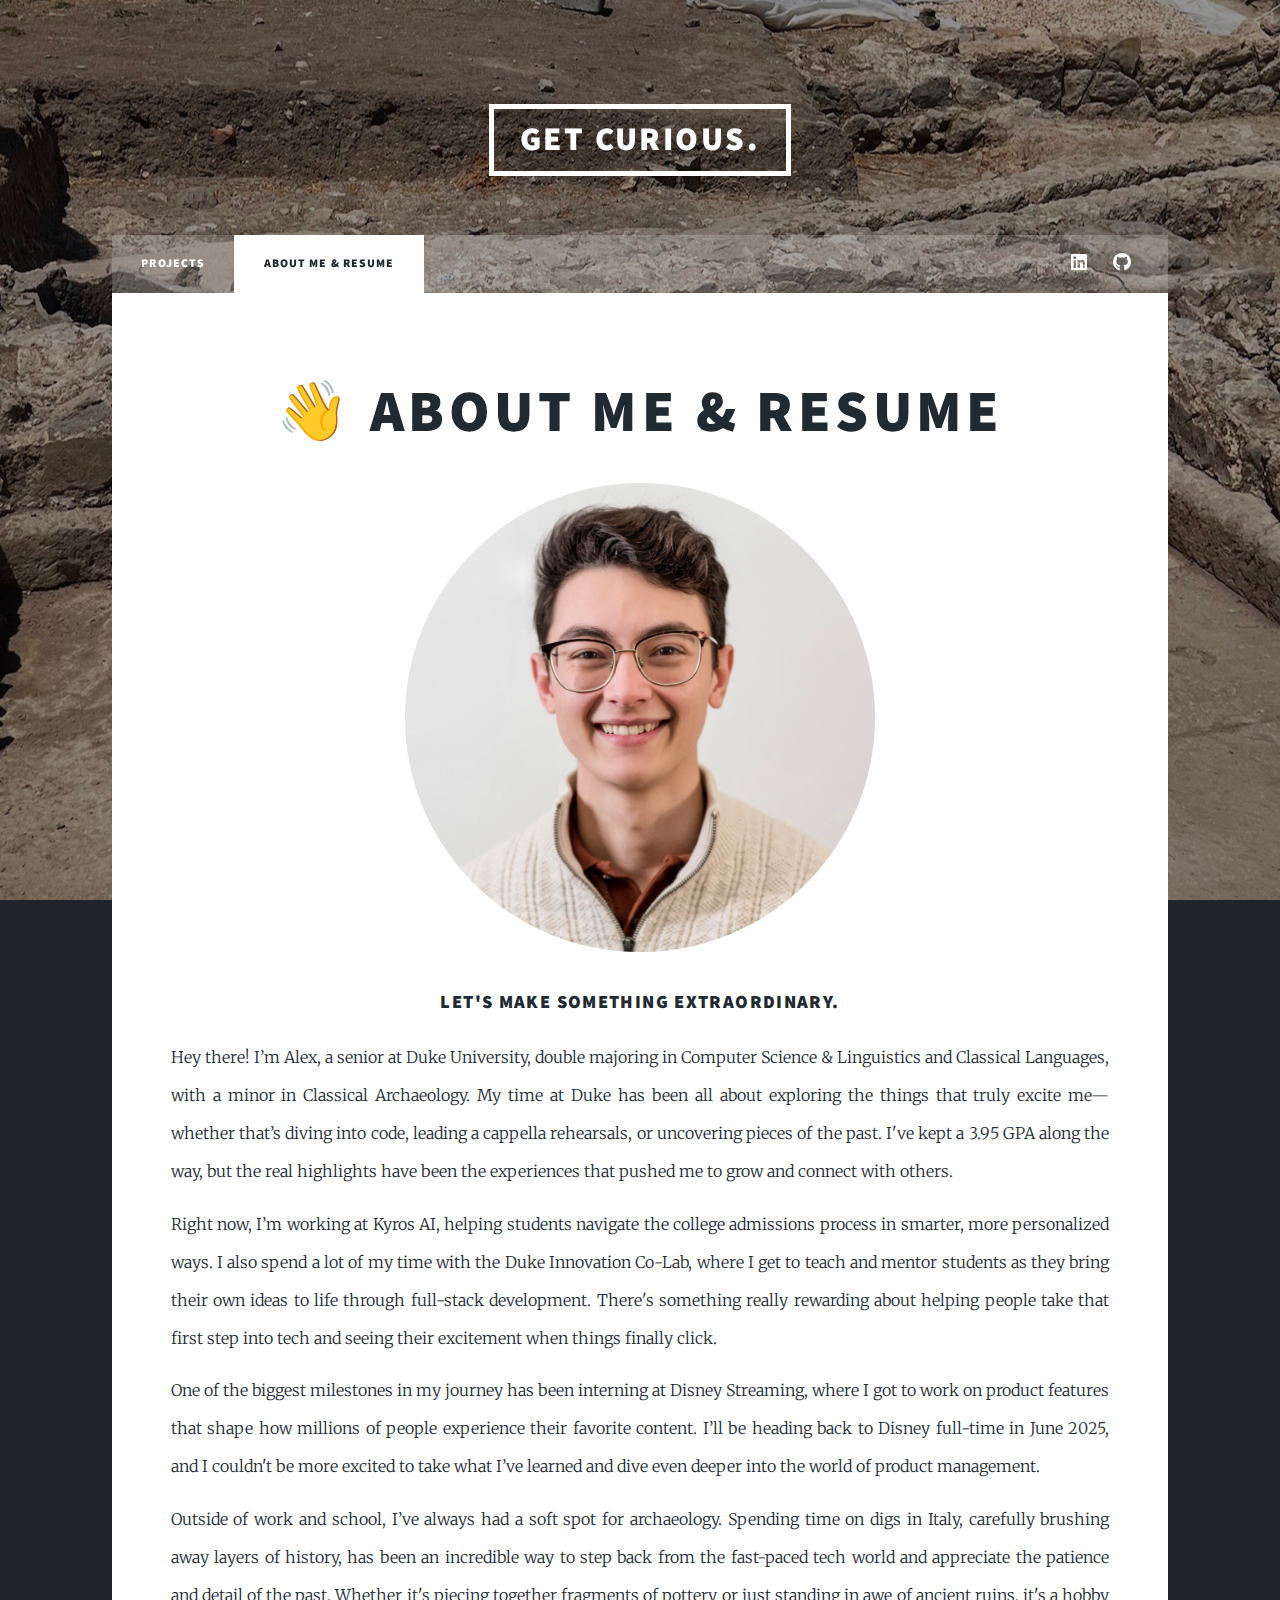
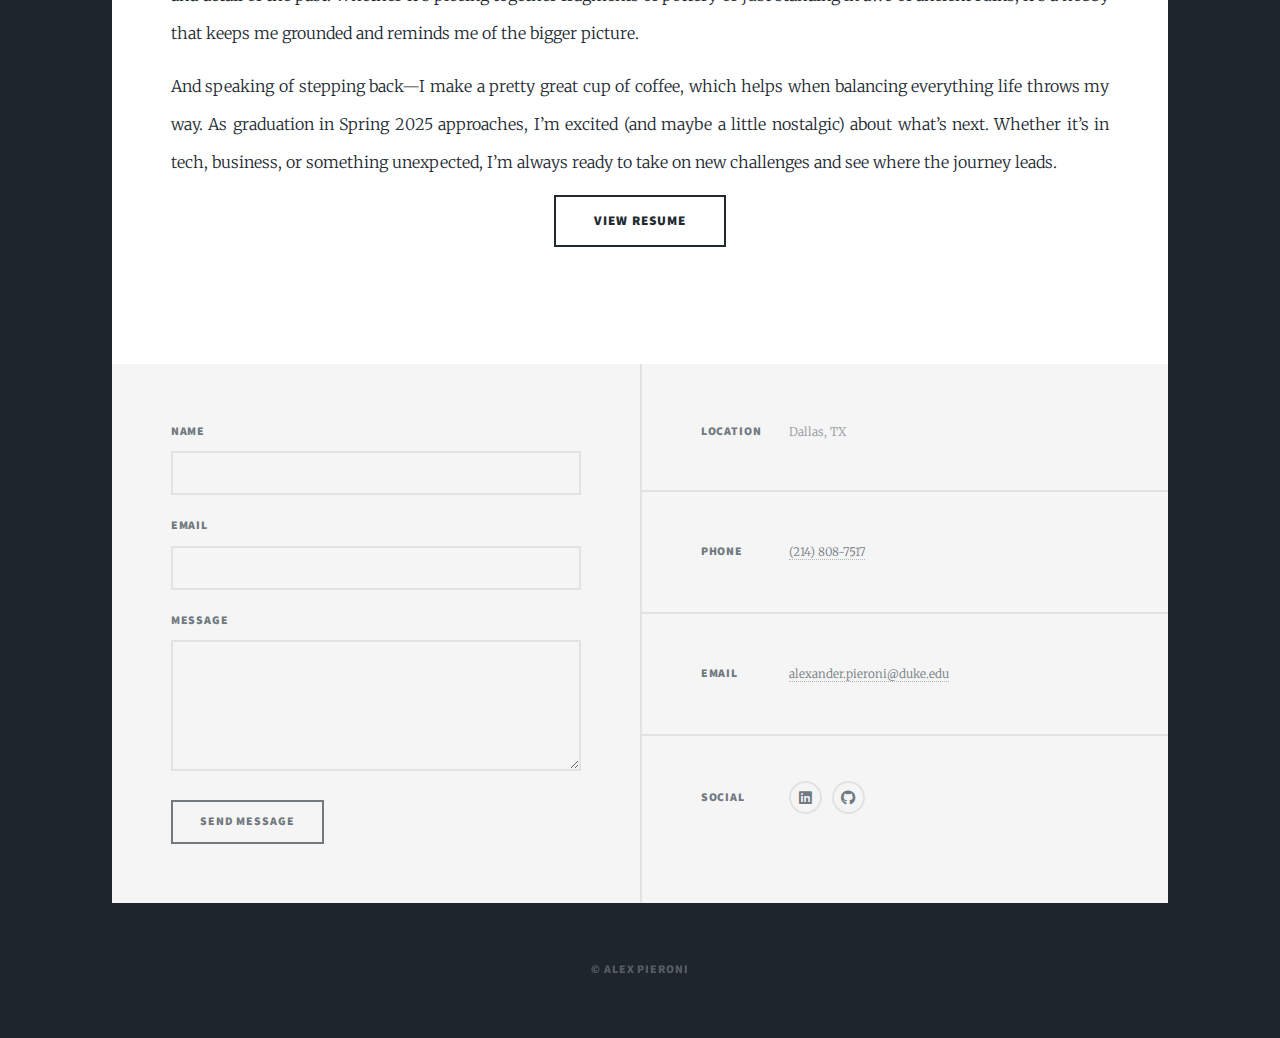
==== commit 1c498155: "quarterly updates!" ====
--- a/generic.html
+++ b/generic.html
@@ -56,46 +56,20 @@
             <h3>Let's Make Something Extraordinary.</h3>
             <div style="text-align: left">
               <p style="font-style: normal; font-size: 16px">
-                Hi there! I'm a fourth-year student at Duke University, majoring
-                in Computer Science & Linguistics, with a double major in
-                Classical Languages and a minor in Classical Archaeology. My
-                academic journey is marked by a 3.95 GPA and leadership roles
-                such as President of Duke A Cappella Council and Business
-                Manager for the Pitchforks of Duke University.
+                Hey there! I’m Alex, a senior at Duke University, double majoring in Computer Science & Linguistics and Classical Languages, with a minor in Classical Archaeology. My time at Duke has been all about exploring the things that truly excite me—whether that’s diving into code, leading a cappella rehearsals, or uncovering pieces of the past. I've kept a 3.95 GPA along the way, but the real highlights have been the experiences that pushed me to grow and connect with others.
               </p>
               <p style="font-style: normal; font-size: 16px">
-			I'm currently interning at Disney Streaming, soaking
-                up all things Product Management in sunny Santa Monica,
-                California, where I'm joining a team to tackle Account Sharing.
+                Right now, I’m working at Kyros AI, helping students navigate the college admissions process in smarter, more personalized ways. I also spend a lot of my time with the Duke Innovation Co-Lab, where I get to teach and mentor students as they bring their own ideas to life through full-stack development. There's something really rewarding about helping people take that first step into tech and seeing their excitement when things finally click.
               </p>
               <p style="font-style: normal; font-size: 16px">
-                Before this gig, I started my work at Out in Tech, making sure
-                events for our awesome community of 50,000 members kick off
-                without a hitch. Back at Duke University, I'm diving into the
-                world of software development, building cool projects for the
-                Innovation Co-Lab and lending a hand as a student developer.
-              </p>
-
-              <p style="font-style: normal; font-size: 16px">
-                When I'm not knee-deep in code, you might find me leading
-                discussions on data structures and algorithms as an
-                undergraduate teaching assistant, building courses for students
-                to learn how to bring their project idea into a reality, or
-                managing the business side of things for the Pitchforks of Duke
-                University.
+                One of the biggest milestones in my journey has been interning at Disney Streaming, where I got to work on product features that shape how millions of people experience their favorite content. I’ll be heading back to Disney full-time in June 2025, and I couldn't be more excited to take what I’ve learned and dive even deeper into the world of product management.
               </p>
               <p style="font-style: normal; font-size: 16px">
-                Outside of campus life, I've been consulting and teaching high
-                schoolers with Kyros AI, unleashing their potential one project
-                at a time. I've also had the chance to explore ancient cities in
-                Italy as a field archaeologist, unearth some cool artifacts, and
-                even showcase our work in Milan.
+                Outside of work and school, I’ve always had a soft spot for archaeology. Spending time on digs in Italy, carefully brushing away layers of history, has been an incredible way to step back from the fast-paced tech world and appreciate the patience and detail of the past. Whether it's piecing together fragments of pottery or just standing in awe of ancient ruins, it's a hobby that keeps me grounded and reminds me of the bigger picture.
               </p>
-			  <p style="font-style: normal; font-size: 16px">
-				Oh, and did I mention I make a mean cup of coffee? From
-                digging in the dirt to diving into databases, I'm all about
-                exploring new horizons. As I look forward to graduation in Spring 2025, I'm excited to see where my journey takes me next.
-			  </p>
+              <p style="font-style: normal; font-size: 16px">
+                And speaking of stepping back—I make a pretty great cup of coffee, which helps when balancing everything life throws my way. As graduation in Spring 2025 approaches, I’m excited (and maybe a little nostalgic) about what’s next. Whether it’s in tech, business, or something unexpected, I’m always ready to take on new challenges and see where the journey leads.
+              </p>
             </div>
 
             <button onclick="openPDFpm()" class="button large">
